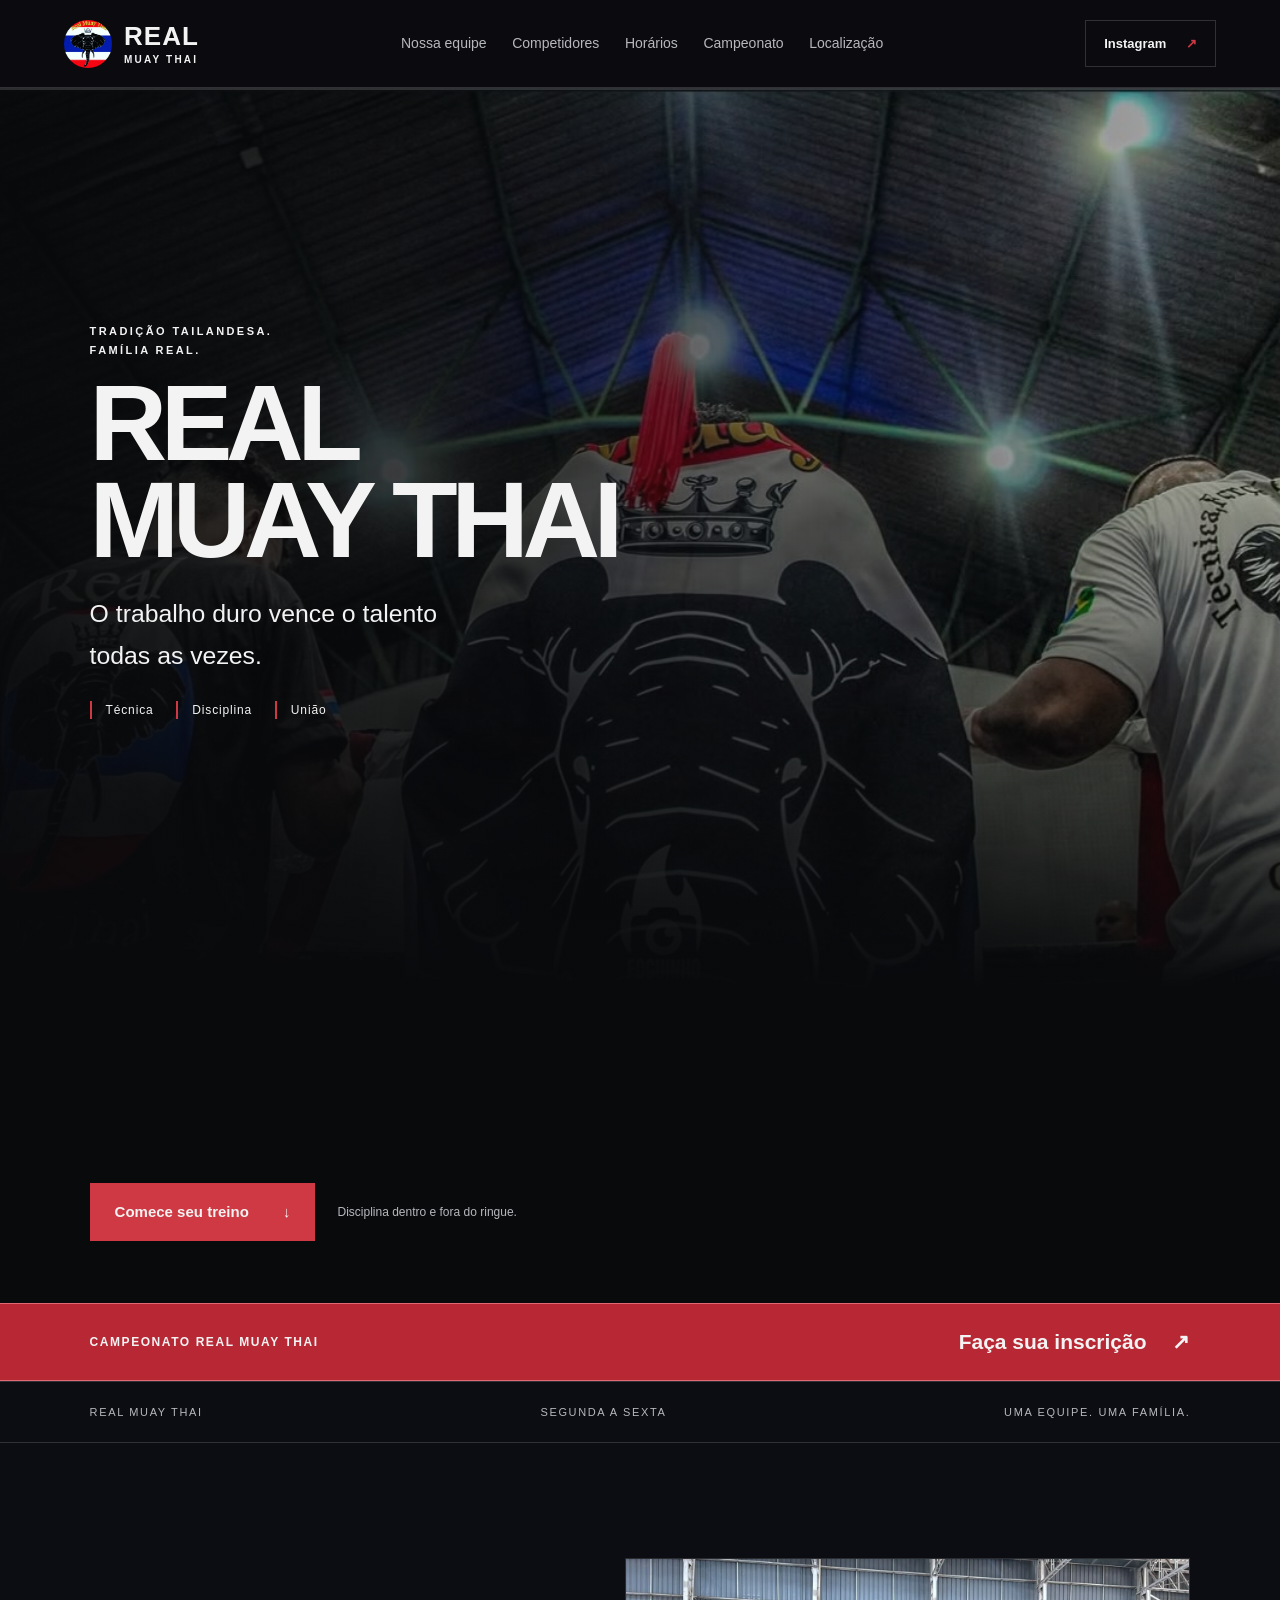
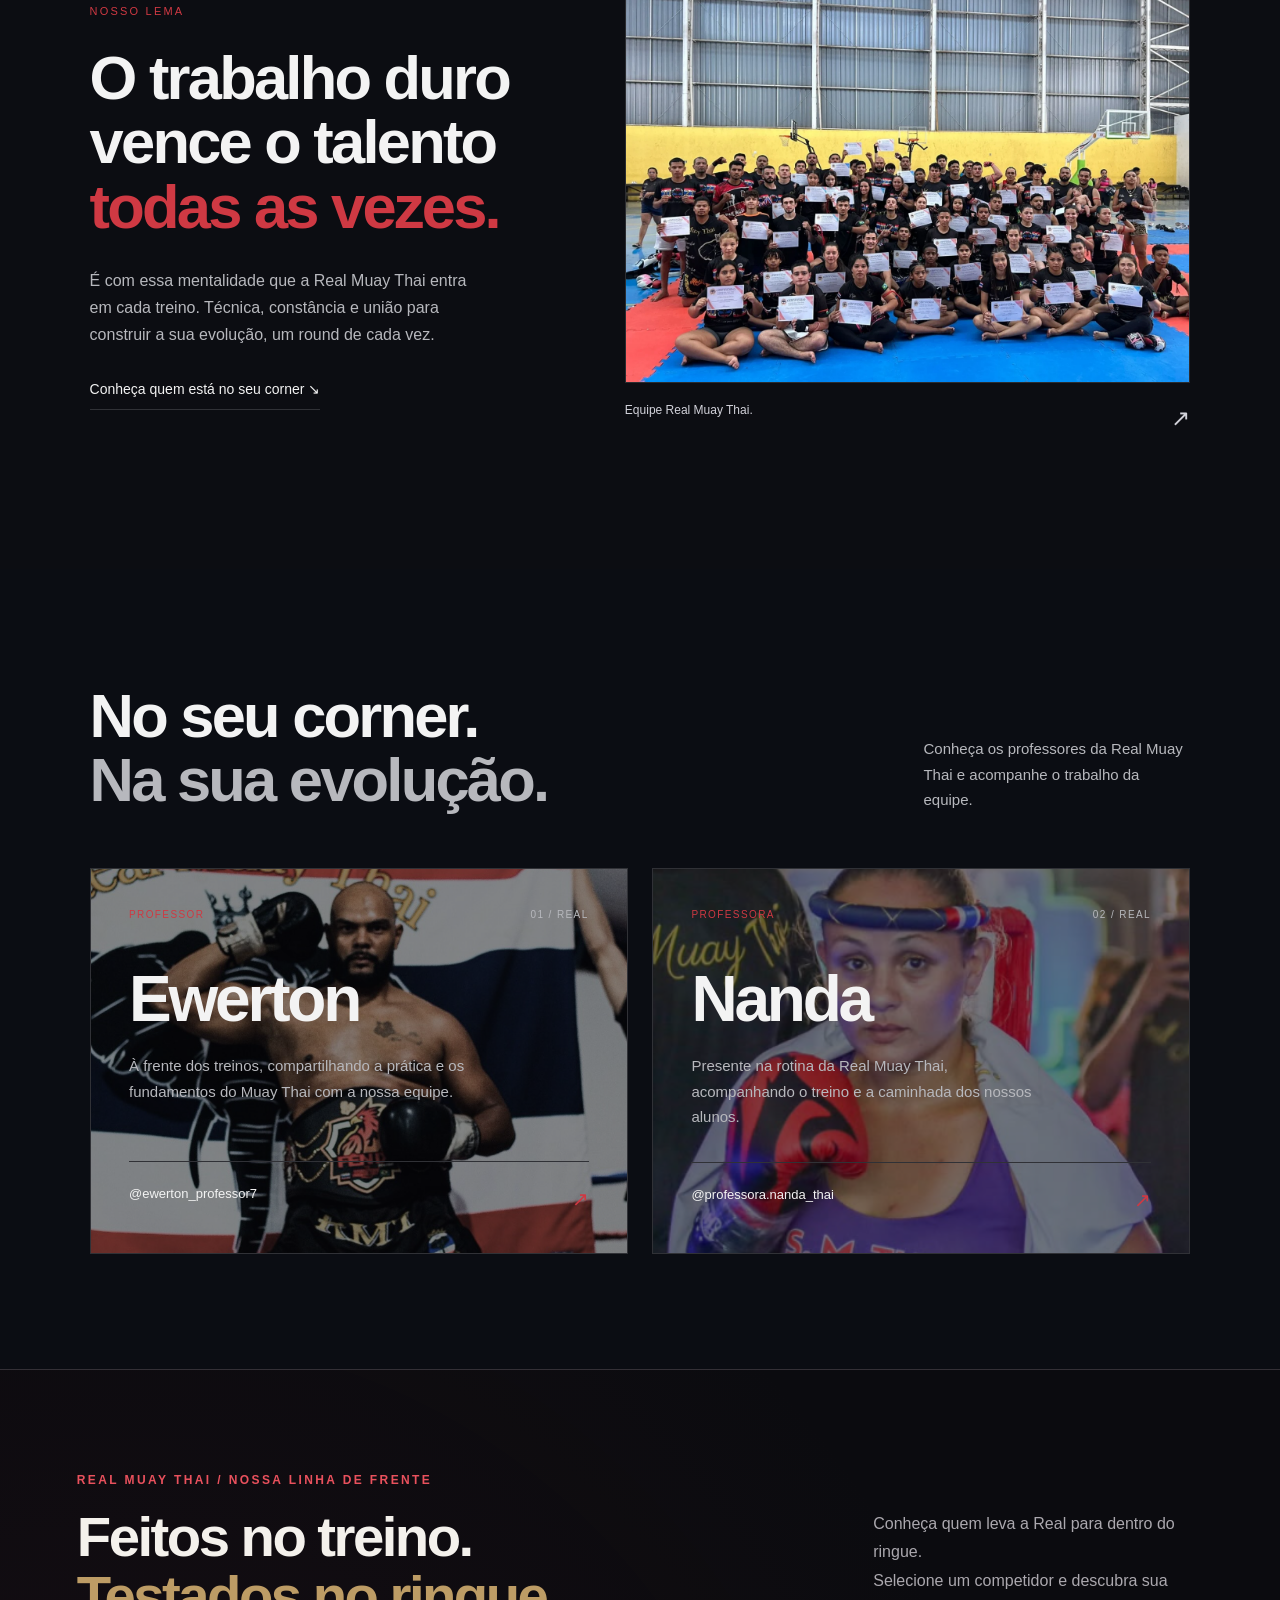
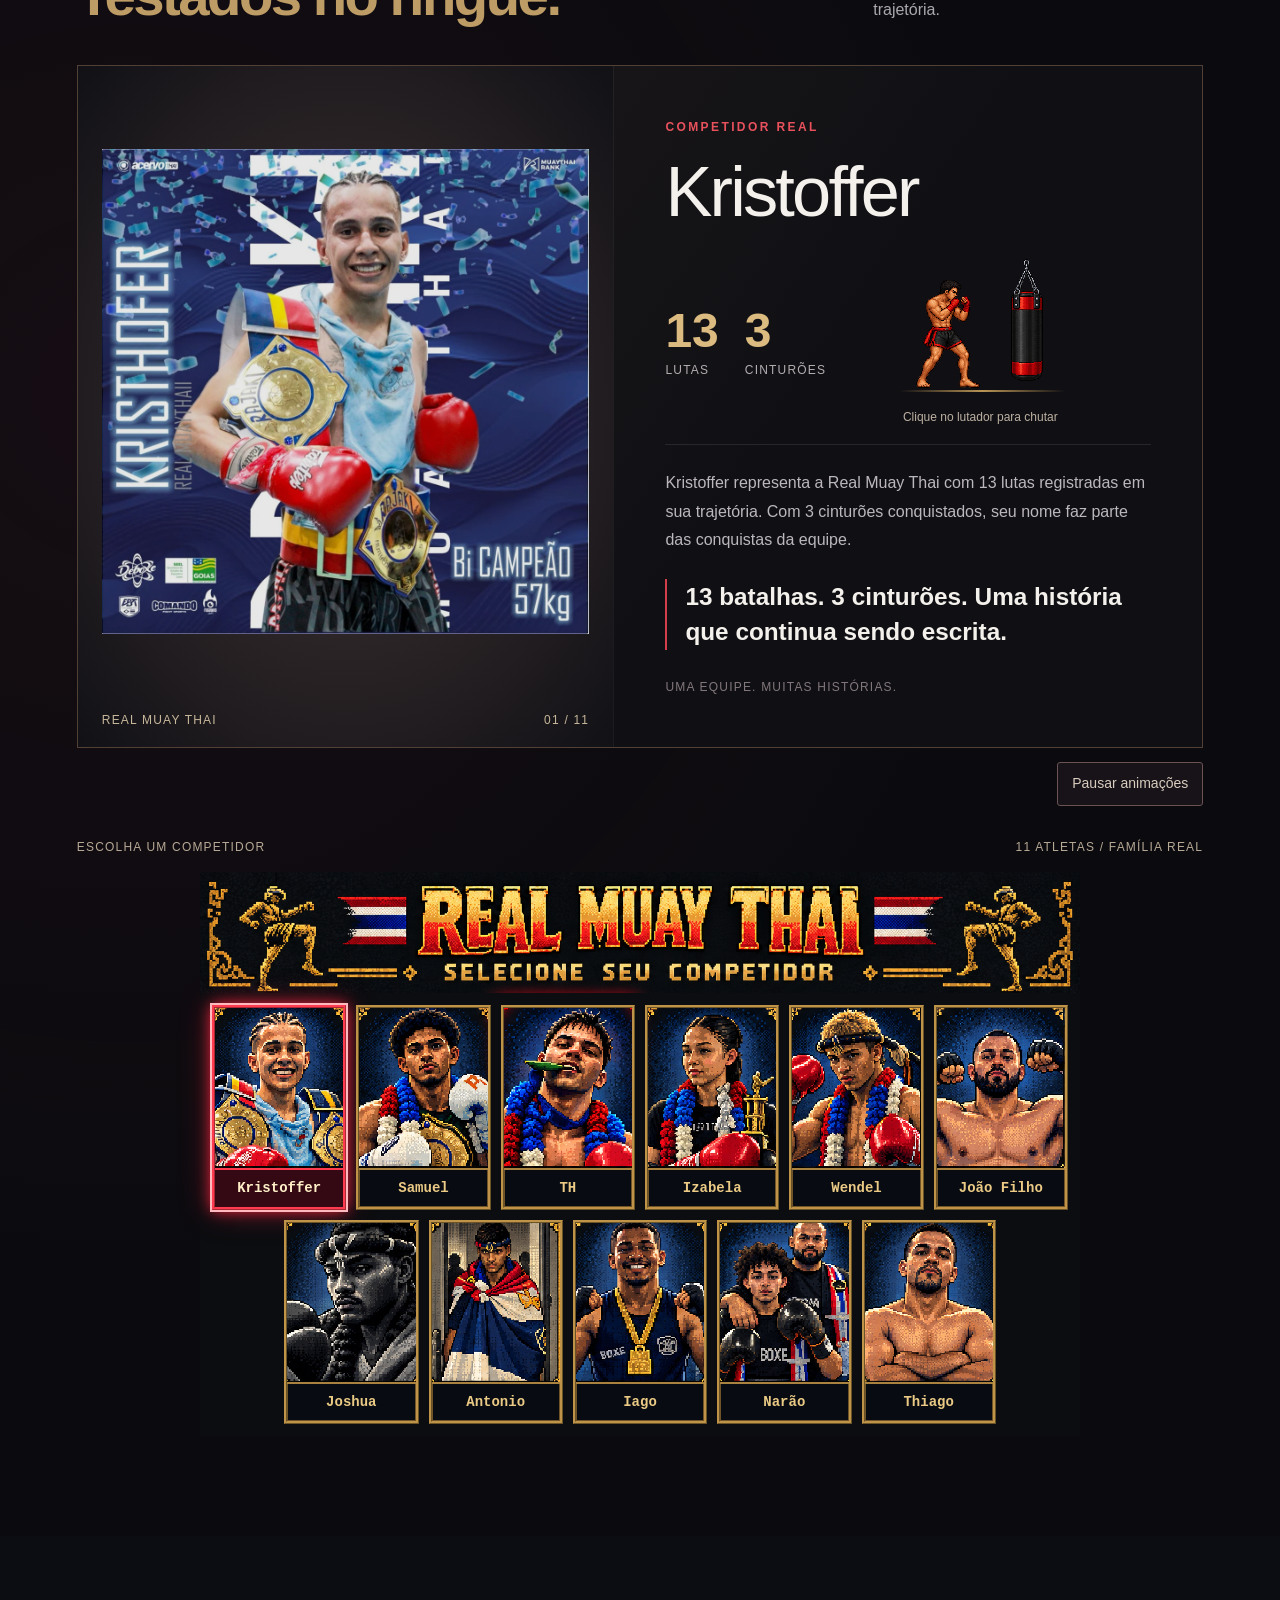
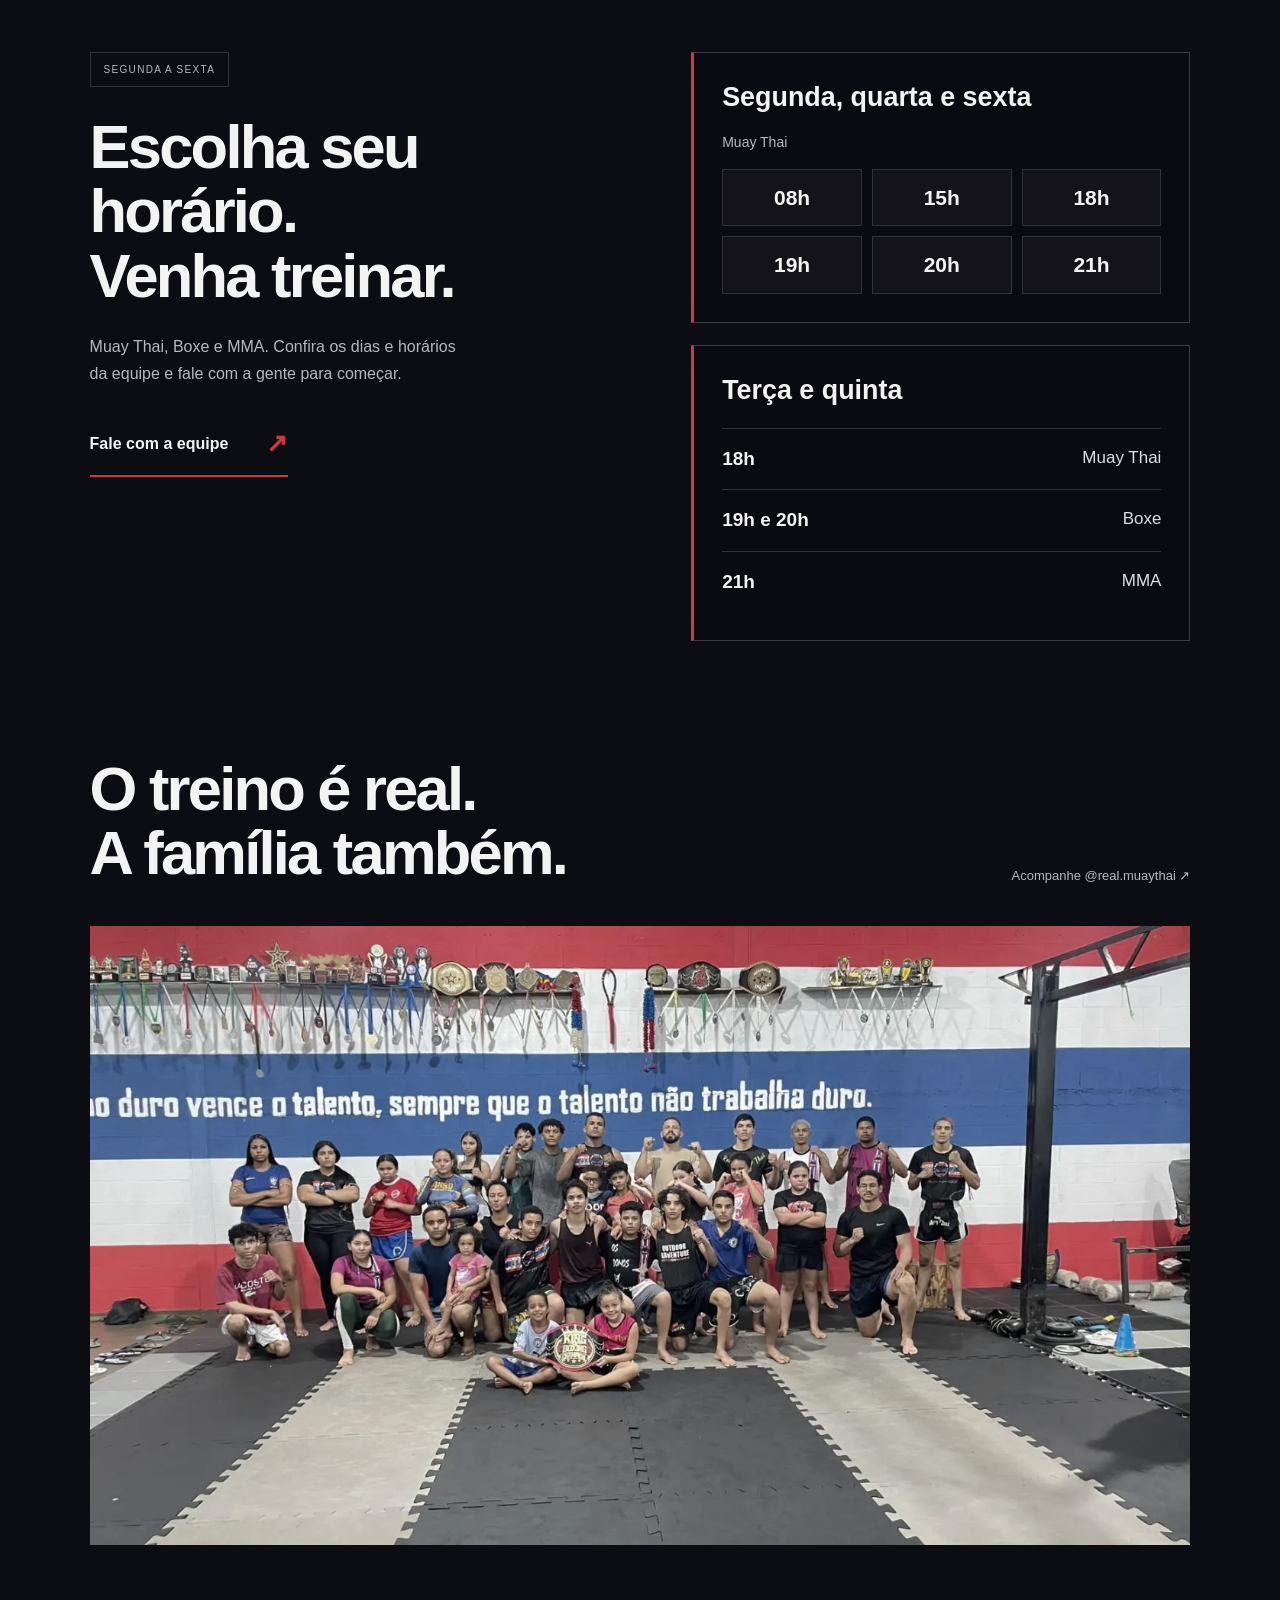
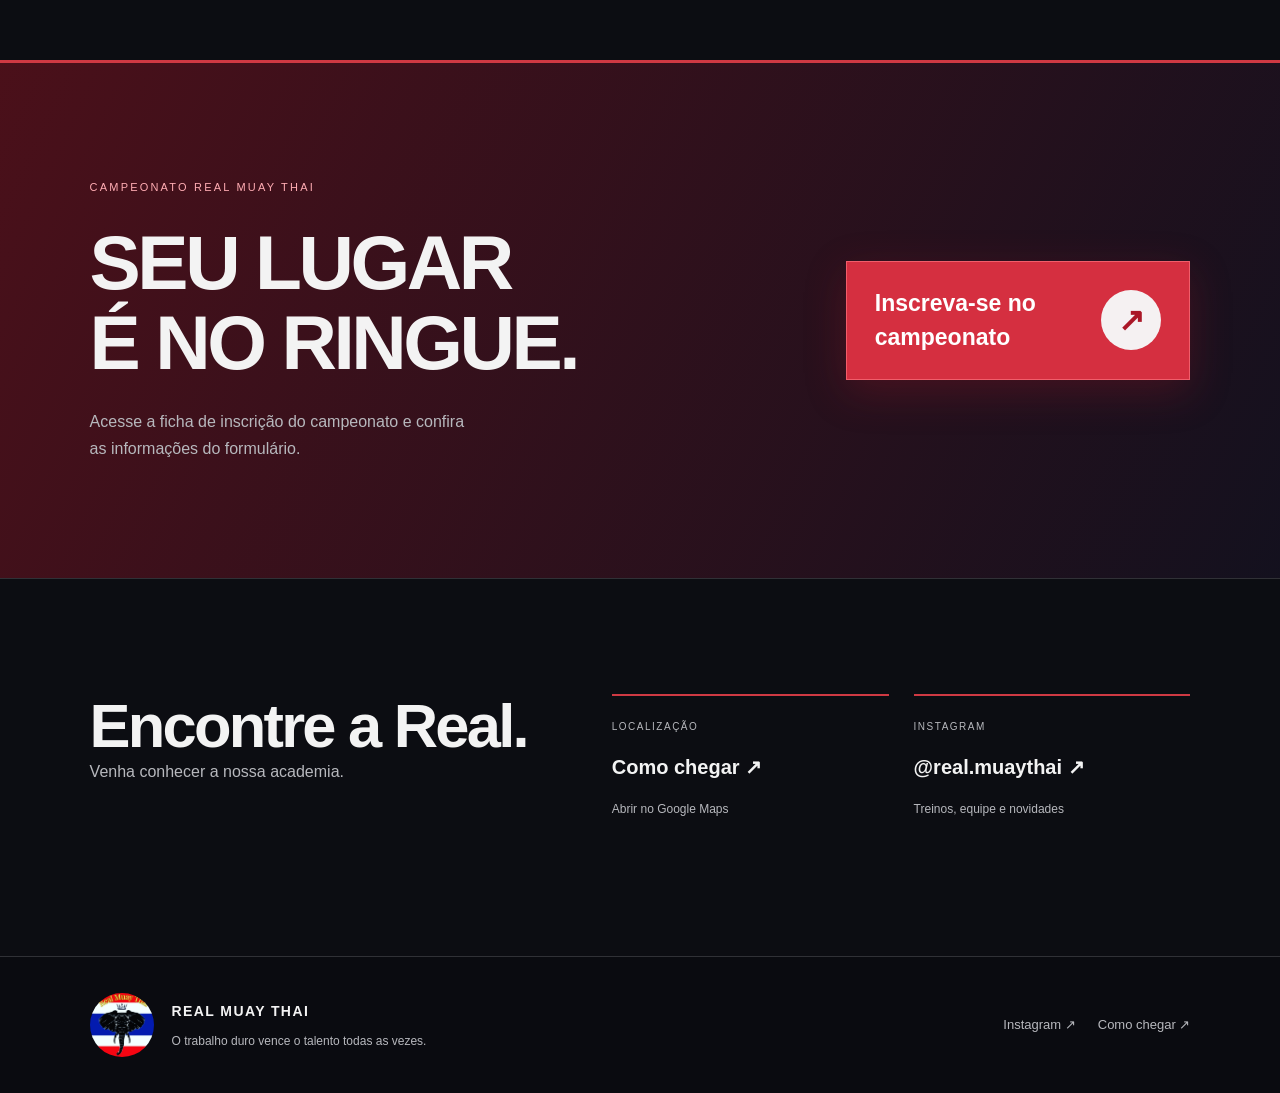
==== index.html @ 6e750b58 "Fix canonical URL, SEO metadata and Google verification" ====
<!DOCTYPE html><html lang="pt-BR" data-theme="default-dark" style="color-scheme:dark"><head><meta charSet="utf-8"/><meta name="viewport" content="width=device-width, initial-scale=1"/><link rel="preload" as="image" href="/assets/real/logo.jpg"/><link rel="stylesheet" href="/assets/styles-CW3db4zx.css" data-precedence="default"/><link rel="stylesheet" href="/assets/routes-CNXtvISG.css" data-precedence="default"/><title>Real Muay Thai - GO | Treinos de Muay Thai, Boxe e MMA</title><meta name="description" content="Conheça a Real Muay Thai em Goiás: treinos de Muay Thai, Boxe e MMA com Ewerton e Nanda. Confira horários, competidores e como chegar à academia."/><meta name="author" content="Real Muay Thai"/><meta property="og:title" content="Real Muay Thai - GO | Treinos de Muay Thai, Boxe e MMA"/><meta property="og:description" content="Conheça a Real Muay Thai em Goiás: treinos de Muay Thai, Boxe e MMA com Ewerton e Nanda. Confira horários, competidores e como chegar à academia."/><meta property="og:type" content="website"/><meta name="twitter:card" content="summary_large_image"/><meta name="theme-color" content="#090a0c"/><meta property="og:image" content="https://realmuaythai.github.io/assets/real/hero-final.jpg"/><meta name="twitter:image" content="https://realmuaythai.github.io/assets/real/hero-final.jpg"/><link rel="canonical" href="https://realmuaythai.github.io/"/><link rel="apple-touch-icon" href="/assets/real/apple-touch-icon.png"/><link rel="manifest" href="/site.webmanifest"/><link rel="icon" href="/assets/real/favicon.ico"/><link rel="stylesheet" href="/assets/competidores-v3.css"/><link rel="stylesheet" href="/assets/competidores-v7.css"/><meta name="robots" content="index, follow, max-image-preview:large"/>
<meta name="google-site-verification" content="vqZ48D3M3UneIHcjoUYlQ-W9NPiIyU4v1lCqBLqDey8"/>
<meta property="og:url" content="https://realmuaythai.github.io/"/>
<meta property="og:site_name" content="Real Muay Thai"/>
<meta property="og:locale" content="pt_BR"/>
<meta property="og:image:alt" content="Real Muay Thai"/>
<meta name="twitter:title" content="Real Muay Thai - GO | Treinos de Muay Thai, Boxe e MMA"/>
<meta name="twitter:description" content="Treinos de Muay Thai, Boxe e MMA com Ewerton e Nanda. Confira horários, competidores e como chegar à Real Muay Thai."/>
<script type="application/ld+json">{"@context":"https://schema.org","@type":"SportsOrganization","@id":"https://realmuaythai.github.io/#organization","name":"Real Muay Thai","url":"https://realmuaythai.github.io/","logo":"https://realmuaythai.github.io/assets/real/logo.jpg","image":"https://realmuaythai.github.io/assets/real/hero-final.jpg","sport":["Muay Thai","Boxe","MMA"],"sameAs":["https://www.instagram.com/real.muaythai/"]}</script></head><body class="bg-q-background-primary text-q-text-primary"><!--$--><main class="real-site"><a class="skip-link" href="#equipe">Pular para o conteúdo</a><nav class="real-nav" aria-label="Navegação principal"><a href="#inicio" class="real-wordmark"><img src="/assets/real/logo.jpg" alt="" width="48" height="48"/><span>REAL<small>MUAY THAI</small></span></a><div class="real-nav-links"><a href="#equipe">Nossa equipe</a><a href="#competidores">Competidores</a><a href="#treinos">Horários</a><a href="#campeonato">Campeonato</a><a href="#contato">Localização</a></div><a class="nav-register" href="https://www.instagram.com/real.muaythai/" target="_blank" rel="noopener noreferrer">Instagram <span aria-hidden="true"> ↗</span></a></nav><section id="inicio" class="real-journey" aria-label="Real Muay Thai"><section class="scroll-scrub" style="--ss-accent:#cf3943;--ss-bg:#090a0c;--ss-ink:#f3f3f3;--ss-muted:#d8d9d2"><div class="scroll-scrub__stage"><div aria-hidden="true" class="scroll-scrub__media"><figure class="scroll-scrub__layer scroll-scrub__layer--scene" data-scroll-scrub-layer="" style="--ss-mobile-position:50% 50%;--ss-object-position:50% 50%"><picture class="scroll-scrub__picture"><source media="(hover: none) and (pointer: coarse), (max-width: 860px)" srcSet="/assets/real/hero-final.jpg"/><img alt="" class="scroll-scrub__poster" decoding="async" fetchPriority="high" loading="eager" src="/assets/real/hero-final.jpg"/></picture></figure></div><div aria-hidden="true" class="scroll-scrub__progress"><span></span></div><nav aria-label="Scroll chapters" class="scroll-scrub__route"><button aria-current="step" class="scroll-scrub__route-button" type="button"><span>Início</span></button></nav></div><div class="scroll-scrub__story"><article class="scroll-scrub__chapter" data-align="left" data-scroll-scrub-band="" id="real-muay-thai" style="min-height:135dvh"><div class="scroll-scrub__chapter-pin"><div class="scroll-scrub__copy"><p class="scroll-scrub__kicker">Tradição tailandesa. Família Real.</p><h1 class="scroll-scrub__title">Real Muay Thai</h1><p class="scroll-scrub__body">O trabalho duro vence o talento todas as vezes.</p><ul class="scroll-scrub__tags"><li>Técnica</li><li>Disciplina</li><li>União</li></ul></div></div></article></div></section><div class="journey-cta"><a class="hero-register" href="#treinos">Comece seu treino <span aria-hidden="true">↓</span></a><span>Disciplina dentro e fora do ringue.</span></div></section><a class="championship-banner" href="https://docs.google.com/forms/d/e/1FAIpQLSdCJNuKHxTYtqW0fWoz6Tfug3bvep1CGuL5wG03dS7vSq0MAg/viewform?pli=1" target="_blank" rel="noopener noreferrer"><span>CAMPEONATO REAL MUAY THAI</span><strong>Faça sua inscrição <span aria-hidden="true"> ↗</span></strong></a><div class="identity-strip"><span>REAL MUAY THAI</span><span>SEGUNDA A SEXTA</span><span>UMA EQUIPE. UMA FAMÍLIA.</span></div><section class="school-section" aria-labelledby="escola-title"><div class="school-copy"><p class="section-kicker">Nosso lema</p><h2 id="escola-title">O trabalho duro<br/>vence o talento<br/><em>todas as vezes.</em></h2><p>É com essa mentalidade que a Real Muay Thai entra em cada treino. Técnica, constância e união para construir a sua evolução, um round de cada vez.</p><a class="team-link" href="#equipe">Conheça quem está no seu corner ↘</a></div><figure class="family-photo"><img src="/assets/real/graduacao.webp" width="1440" height="1080" alt="Equipe Real Muay Thai reunida com os certificados na graduação de 30 de novembro de 2025" loading="lazy"/><figcaption><span>Equipe Real Muay Thai.</span><a href="https://www.instagram.com/p/DRuPqGUgF0c/" target="_blank" rel="noopener noreferrer" aria-label="Ver foto da equipe no Instagram"> ↗</a></figcaption></figure></section><section id="equipe" class="team-section" aria-labelledby="team-title"><header><h2 id="team-title">No seu corner.<br/><span>Na sua evolução.</span></h2><p>Conheça os professores da Real Muay Thai e acompanhe o trabalho da equipe.</p></header><div class="team-grid"><article class="coach"><div class="coach-top"><span>PROFESSOR</span><span aria-hidden="true">01 / REAL</span></div><h3>Ewerton</h3><p>À frente dos treinos, compartilhando a prática e os fundamentos do Muay Thai com a nossa equipe.</p><a href="https://www.instagram.com/ewerton_professor7/" target="_blank" rel="noopener noreferrer">@ewerton_professor7 <span aria-hidden="true"> ↗</span></a></article><article class="coach"><div class="coach-top"><span>PROFESSORA</span><span aria-hidden="true">02 / REAL</span></div><h3>Nanda</h3><p>Presente na rotina da Real Muay Thai, acompanhando o treino e a caminhada dos nossos alunos.</p><a href="https://www.instagram.com/professora.nanda_thai/" target="_blank" rel="noopener noreferrer">@professora.nanda_thai <span aria-hidden="true"> ↗</span></a></article></div></section><section id="competidores" class="fighters" aria-labelledby="fighters-title">
<header class="fighters-heading"><div><p class="fighters-eyebrow">REAL MUAY THAI / NOSSA LINHA DE FRENTE</p><h2 id="fighters-title">Feitos no treino.<br><em>Testados no ringue.</em></h2></div><p>Conheça quem leva a Real para dentro do ringue.<br>Selecione um competidor e descubra sua trajetória.</p></header>
<div class="fighter-stage"><figure class="fighter-portrait"><img id="fighter-photo" src="/assets/competidores/01.webp" alt="Kristoffer" loading="lazy"/><figcaption>REAL MUAY THAI <span id="fighter-index">01 / 11</span></figcaption></figure>
<div class="fighter-info" aria-live="polite" aria-atomic="true"><p class="fighters-eyebrow">COMPETIDOR REAL</p><h3 id="fighter-name">Kristoffer</h3><div class="fighter-performance"><div class="fighter-stats"><div><strong id="fighter-fights">13</strong><span id="fighter-fights-label">LUTAS</span></div><div id="fighter-belts-stat"><strong id="fighter-belts">3</strong><span id="fighter-belts-label">CINTURÕES</span></div></div><div class="fighter-training"><div class="fighter-arena" data-action="punch"><button type="button" class="fighter-training-button" aria-label="Lutador: clique para chutar" aria-describedby="fighter-training-hint"><span class="training-fighter" aria-hidden="true"></span></button><span class="training-bag" aria-hidden="true"></span></div><p class="fighter-training-hint" id="fighter-training-hint">Clique no lutador para chutar</p></div></div><p id="fighter-description">Kristoffer representa a Real Muay Thai com 13 lutas registradas em sua trajetória. Com 3 cinturões conquistados, seu nome faz parte das conquistas da equipe.</p><blockquote id="fighter-quote">13 batalhas. 3 cinturões. Uma história que continua sendo escrita.</blockquote><span class="fighter-team">UMA EQUIPE. MUITAS HISTÓRIAS.</span></div></div>
<div class="fighter-motion-controls"><button type="button" class="fighter-motion-toggle" aria-pressed="false">Pausar animações</button></div><div class="fighter-roster-heading"><span>ESCOLHA UM COMPETIDOR</span><span>11 ATLETAS / FAMÍLIA REAL</span></div><div class="arcade-title" role="img" aria-label="Real Muay Thai — selecione seu competidor"></div><div class="fighter-roster" role="group" aria-label="Selecionar competidor"><button type="button" class="fighter-choice" aria-pressed="true" data-fighter="0" aria-label="Selecionar Kristoffer"><span class="arcade-avatar" aria-hidden="true" style="background-size:698.18182% 377.85978%;background-position:1.97568% 30.94290%"></span><span>Kristoffer</span></button><button type="button" class="fighter-choice" aria-pressed="false" data-fighter="1" aria-label="Selecionar Samuel"><span class="arcade-avatar" aria-hidden="true" style="background-size:698.18182% 377.85978%;background-position:21.04863% 30.94290%"></span><span>Samuel</span></button><button type="button" class="fighter-choice" aria-pressed="false" data-fighter="2" aria-label="Selecionar TH"><span class="arcade-avatar" aria-hidden="true" style="background-size:745.63107% 393.84615%;background-position:40.30075% 31.93717%"></span><span>TH</span></button><button type="button" class="fighter-choice" aria-pressed="false" data-fighter="3" aria-label="Selecionar Izabela"><span class="arcade-avatar" aria-hidden="true" style="background-size:698.18182% 377.85978%;background-position:59.72644% 30.94290%"></span><span>Izabela</span></button><button type="button" class="fighter-choice" aria-pressed="false" data-fighter="4" aria-label="Selecionar Wendel"><span class="arcade-avatar" aria-hidden="true" style="background-size:698.18182% 377.85978%;background-position:78.87538% 30.94290%"></span><span>Wendel</span></button><button type="button" class="fighter-choice" aria-pressed="false" data-fighter="5" aria-label="Selecionar João Filho"><span class="arcade-avatar" aria-hidden="true" style="background-size:698.18182% 377.85978%;background-position:98.32827% 30.94290%"></span><span>João Filho</span></button><button type="button" class="fighter-choice" aria-pressed="false" data-fighter="6" aria-label="Selecionar Joshua"><span class="arcade-avatar" aria-hidden="true" style="background-size:695.02262% 373.72263%;background-position:12.09125% 78.66667%"></span><span>Joshua</span></button><button type="button" class="fighter-choice" aria-pressed="false" data-fighter="7" aria-label="Selecionar Antonio"><span class="arcade-avatar" aria-hidden="true" style="background-size:695.02262% 373.72263%;background-position:31.48289% 78.66667%"></span><span>Antonio</span></button><button type="button" class="fighter-choice" aria-pressed="false" data-fighter="8" aria-label="Selecionar Iago"><span class="arcade-avatar" aria-hidden="true" style="background-size:727.96209% 373.72263%;background-position:50.18868% 78.66667%"></span><span>Iago</span></button><button type="button" class="fighter-choice" aria-pressed="false" data-fighter="9" aria-label="Selecionar Narão"><span class="arcade-avatar" aria-hidden="true" style="background-size:721.12676% 373.72263%;background-position:68.63190% 78.66667%"></span><span>Narão</span></button><button type="button" class="fighter-choice" aria-pressed="false" data-fighter="10" aria-label="Selecionar Thiago"><span class="arcade-avatar" aria-hidden="true" style="background-size:691.89189% 373.72263%;background-position:87.97565% 78.66667%"></span><span>Thiago</span></button></div><noscript>Ative o JavaScript para alternar entre os perfis dos competidores.</noscript></section><section id="treinos" class="training-section" aria-labelledby="training-title"><div><span class="schedule">SEGUNDA A SEXTA</span><h2 id="training-title">Escolha seu horário.<br/>Venha treinar.</h2><p>Muay Thai, Boxe e MMA. Confira os dias e horários da equipe e fale com a gente para começar.</p><a class="training-contact" href="https://www.instagram.com/real.muaythai/" target="_blank" rel="noopener noreferrer">Fale com a equipe <span aria-hidden="true"> ↗</span></a></div><div class="timetable"><article class="schedule-card"><h3>Segunda, quarta e sexta</h3><p class="schedule-modality">Muay Thai</p><div class="time-chips" aria-label="Horários de Muay Thai na segunda, quarta e sexta"><span>08h</span><span>15h</span><span>18h</span><span>19h</span><span>20h</span><span>21h</span></div></article><article class="schedule-card"><h3>Terça e quinta</h3><dl class="schedule-rows"><div><dt>18h</dt><dd>Muay Thai</dd></div><div><dt>19h e 20h</dt><dd>Boxe</dd></div><div><dt>21h</dt><dd>MMA</dd></div></dl></article></div></section><section class="community-section" aria-labelledby="community-title"><div class="community-heading"><h2 id="community-title">O treino é real.<br/>A família também.</h2><a href="https://www.instagram.com/real.muaythai/" target="_blank" rel="noopener noreferrer">Acompanhe @real.muaythai  ↗</a></div><a class="training-photo" href="https://www.instagram.com/real.muaythai/p/DdSl0HAnJc1/" target="_blank" rel="noopener noreferrer"><img src="/assets/real/training.jpg" width="1440" height="810" alt="Equipe Real Muay Thai reunida na academia" loading="lazy"/></a></section><section id="campeonato" class="championship-section" aria-labelledby="championship-title"><div><p class="section-kicker">Campeonato Real Muay Thai</p><h2 id="championship-title">Seu lugar<br/>é no ringue.</h2><p>Acesse a ficha de inscrição do campeonato e confira as informações do formulário.</p></div><a class="championship-register" href="https://docs.google.com/forms/d/e/1FAIpQLSdCJNuKHxTYtqW0fWoz6Tfug3bvep1CGuL5wG03dS7vSq0MAg/viewform?pli=1" target="_blank" rel="noopener noreferrer"><span>Inscreva-se no campeonato</span><span aria-hidden="true"> ↗</span></a></section><section id="contato" class="contact-section" aria-labelledby="contact-title"><div><h2 id="contact-title">Encontre a Real.</h2><p>Venha conhecer a nossa academia.</p></div><div class="contact-links"><a href="https://maps.app.goo.gl/8tR5z6i1eGDaxAyk9" target="_blank" rel="noopener noreferrer"><span>LOCALIZAÇÃO</span><strong>Como chegar  ↗</strong><small>Abrir no Google Maps</small></a><a href="https://www.instagram.com/real.muaythai/" target="_blank" rel="noopener noreferrer"><span>INSTAGRAM</span><strong>@real.muaythai  ↗</strong><small>Treinos, equipe e novidades</small></a></div></section><footer><div class="footer-brand"><img src="/assets/real/logo.jpg" alt="Logo oficial Real Muay Thai com elefante coroado" width="64" height="64"/><div><strong>REAL MUAY THAI</strong><p>O trabalho duro vence o talento todas as vezes.</p></div></div><div class="footer-links"><a href="https://www.instagram.com/real.muaythai/" target="_blank" rel="noopener noreferrer">Instagram  ↗</a><a href="https://maps.app.goo.gl/8tR5z6i1eGDaxAyk9" target="_blank" rel="noopener noreferrer">Como chegar  ↗</a></div></footer></main><!--/$--><link rel="stylesheet" href="https://fonts.googleapis.com/css2?family=Space+Grotesk:wght@700&display=swap"><script src="/assets/competidores-v7.js" defer></script></body></html>
---- assets/routes-CNXtvISG.css ----
.scroll-scrub{--ss-progress:0;isolation:isolate;color:var(--ss-ink);background:var(--ss-bg);position:relative}.scroll-scrub__stage{z-index:0;background:var(--ss-bg);width:100%;height:100dvh;position:sticky;top:0;overflow:hidden}.scroll-scrub__media,.scroll-scrub__layer,.scroll-scrub__picture,.scroll-scrub__poster,.scroll-scrub__video{width:100%;height:100%;position:absolute;inset:0}.scroll-scrub__media{z-index:0}.scroll-scrub__layer{opacity:0;will-change:opacity;margin:0;overflow:hidden}.scroll-scrub__layer:first-child{opacity:1}.scroll-scrub__poster,.scroll-scrub__video{object-fit:cover;object-position:var(--ss-object-position);display:block}.scroll-scrub__poster{z-index:0}.scroll-scrub__video{z-index:1}.scroll-scrub__layer[data-video-painted=true] .scroll-scrub__poster{visibility:hidden}.scroll-scrub__progress{z-index:5;background:color-mix(in srgb, var(--ss-ink) 14%, transparent);pointer-events:none;height:2px;position:absolute;top:0;left:0;right:0}.scroll-scrub__progress span{background:var(--ss-accent);width:100%;height:100%;transform:scaleX(var(--ss-progress));transform-origin:0;display:block}.scroll-scrub__route{z-index:6;pointer-events:auto;justify-content:flex-end;gap:.25rem;display:flex;position:absolute;top:clamp(1rem,3vw,2rem);left:clamp(1rem,4vw,4rem);right:clamp(1rem,4vw,4rem)}.scroll-scrub__route-button{min-height:2.75rem;color:var(--ss-muted);font:inherit;cursor:pointer;background:0 0;border:0;padding:.65rem .9rem}.scroll-scrub__route-button:hover,.scroll-scrub__route-button[aria-current=step]{color:var(--ss-ink)}.scroll-scrub__route-button[aria-current=step]{text-decoration:underline;-webkit-text-decoration-color:var(--ss-accent);text-decoration-color:var(--ss-accent);text-underline-offset:.3em;text-decoration-thickness:.15em}.scroll-scrub__route-button:focus-visible{outline:2px solid var(--ss-accent);outline-offset:3px}.scroll-scrub__story{z-index:3;pointer-events:none;margin-top:-100dvh;position:relative}.scroll-scrub__chapter,.scroll-scrub__connector-band{position:relative}.scroll-scrub__chapter-pin{pointer-events:none;align-items:center;min-height:100dvh;padding:clamp(5rem,9vw,8rem) clamp(1.25rem,6vw,6rem);display:flex;position:sticky;top:0}.scroll-scrub__chapter[data-align=right] .scroll-scrub__chapter-pin{justify-content:flex-end}.scroll-scrub__copy{pointer-events:auto;width:min(40rem,48vw);position:relative}.scroll-scrub__copy:before{z-index:-1;content:"";background:radial-gradient(ellipse at center, color-mix(in srgb, var(--ss-bg) 88%, transparent) 0%, color-mix(in srgb, var(--ss-bg) 58%, transparent) 52%, transparent 76%);pointer-events:none;position:absolute;inset:-3rem -5rem}.scroll-scrub__kicker{max-width:30ch;color:var(--ss-accent);letter-spacing:.12em;text-transform:uppercase;margin:0 0 1rem;font-size:.8rem;font-weight:700}.scroll-scrub__title{max-width:13ch;color:var(--ss-ink);font:inherit;letter-spacing:-.045em;text-wrap:balance;margin:0;font-size:clamp(2.75rem,6vw,6.75rem);font-weight:700;line-height:.94}.scroll-scrub__body{max-width:42ch;color:var(--ss-muted);margin:1.5rem 0 0;font-size:clamp(1rem,1.35vw,1.2rem);line-height:1.55}.scroll-scrub__tags{flex-wrap:wrap;gap:.55rem;margin:1.5rem 0 0;padding:0;list-style:none;display:flex}.scroll-scrub__tags li{border:1px solid color-mix(in srgb, var(--ss-ink) 20%, transparent);color:var(--ss-ink);padding:.45rem .7rem;font-size:.82rem}.scroll-scrub__actions{flex-wrap:wrap;gap:.75rem;margin-top:2rem;display:flex}@media (width<=860px){.scroll-scrub__poster,.scroll-scrub__video{object-position:var(--ss-mobile-position)}.scroll-scrub__route{right:max(.75rem, env(safe-area-inset-right));left:max(.75rem, env(safe-area-inset-left));overscroll-behavior-x:contain;scrollbar-width:thin;justify-content:flex-start;overflow-x:auto}.scroll-scrub__route-button{flex:none}.scroll-scrub__chapter-pin,.scroll-scrub__chapter[data-align=right] .scroll-scrub__chapter-pin{padding:6.5rem max(1.25rem, env(safe-area-inset-right)) calc(4rem + env(safe-area-inset-bottom)) max(1.25rem, env(safe-area-inset-left));justify-content:flex-start;align-items:flex-end}.scroll-scrub__copy{width:min(100%,36rem)}.scroll-scrub__copy:before{background:linear-gradient(to top, var(--ss-bg) 0%, color-mix(in srgb, var(--ss-bg) 82%, transparent) 58%, transparent 100%);inset:-3rem -2rem}.scroll-scrub__title{max-width:14ch;font-size:clamp(2.3rem,11vw,4.5rem)}}@media (prefers-reduced-motion:reduce){.scroll-scrub__chapter{min-height:100dvh!important}.scroll-scrub__connector-band{display:none}.scroll-scrub__progress span{transition:none}}
---- assets/competidores-v3.css ----
.fighters{padding:100px max(24px,6vw);background:radial-gradient(ellipse at 10% 35%,#4a18212b,transparent 55%),#0b0b0f;color:#f4f1ec;scroll-margin-top:90px;border-top:1px solid #343036}.fighters *{box-sizing:border-box}.fighters-heading{display:flex;align-items:end;justify-content:space-between;gap:30px;margin-bottom:40px}.fighters-eyebrow{font-size:11px!important;letter-spacing:.2em;color:#e9515d;text-transform:uppercase;font-weight:700}.fighters h2{font-size:clamp(32px,4.4vw,64px);letter-spacing:-.045em;line-height:1.05;margin:16px 0 0}.fighters h2 em{font-style:normal;color:#bd9c65}.fighters-heading>p{max-width:330px;color:#aba8ae;font-size:14px;line-height:1.8}.fighter-stage{display:grid;grid-template-columns:1fr 1.1fr;border:1px solid #514036;background:linear-gradient(125deg,#201b1b,#101014 60%);min-height:560px;position:relative}.fighter-stage:before{content:'';position:absolute;top:-1px;left:-1px;width:90px;height:3px;background:#e94855}.fighter-portrait{margin:0;position:relative;min-width:0;background:radial-gradient(ellipse,#443635,#111116);display:flex;align-items:center;justify-content:center;padding:24px 24px 54px}.fighter-portrait>img{display:block;width:100%;height:510px;object-fit:contain;filter:brightness(.91);}.fighter-portrait figcaption{position:absolute;bottom:18px;left:24px;right:24px;display:flex;justify-content:space-between;font-size:10px;letter-spacing:.18em;color:#c8b89b}.fighter-info{padding:clamp(24px,4vw,64px);display:flex;flex-direction:column;justify-content:center;border-left:1px solid #ffffff0d}.fighter-info h3{font-size:clamp(40px,5.5vw,80px);line-height:1.05;letter-spacing:-.04em;margin:18px 0 28px;overflow-wrap:anywhere}.fighter-stats{display:flex;gap:40px;padding-bottom:25px;border-bottom:1px solid #ffffff18}.fighter-stats>div{display:flex;flex-direction:column;gap:6px}.fighter-stats>div[hidden]{display:none}.fighter-stats strong{font-size:48px;font-weight:700;line-height:1;color:#dbbb80}.fighter-stats span{font-size:10px;letter-spacing:.19em;color:#b4adb0}.fighter-info>p:not(.fighters-eyebrow){font-size:15px;line-height:1.8;color:#bcb7bc;margin:24px 0}.fighter-info blockquote{margin:0;padding-left:18px;border-left:2px solid #d43e4a;font-size:clamp(18px,1.9vw,26px);line-height:1.45;font-weight:600}.fighter-team{font-size:9px;letter-spacing:.2em;color:#82777b;margin-top:28px}.fighter-roster-heading{display:flex;justify-content:space-between;gap:20px;margin:32px 0 16px;font-size:10px;letter-spacing:.15em;color:#b7a995}.fighter-roster{display:grid;grid-template-columns:repeat(11,minmax(0,1fr));gap:10px}.fighter-choice{padding:0;background:#161419;border:1px solid #484047;cursor:pointer;color:#d4cdd1;position:relative;transition:transform .18s,border-color .18s;font:inherit;min-width:0}.fighter-choice img{width:100%;height:104px;object-fit:cover;object-position:center top;filter:brightness(.65) saturate(.55);display:block}.fighter-choice span{display:block;font-size:11px;padding:10px 2px;text-align:center;white-space:nowrap}.fighter-choice[aria-pressed=true]{border-color:#ed5261;box-shadow:0 0 0 1px #ed5261,0 0 24px #e43d4220}.fighter-choice[aria-pressed=true] img,.fighter-choice:hover img{filter:none}.fighter-choice:hover{transform:translateY(-4px);border-color:#c0a16b}.fighter-choice:focus-visible{outline:3px solid #f1d7a3;outline-offset:4px}.real-nav-links{gap:clamp(12px,2vw,32px)}@media(max-width:1000px){.fighter-roster{grid-template-columns:repeat(6,minmax(0,1fr))}.fighters-heading{display:block}.fighter-portrait>img{height:430px}.fighter-info{padding:28px}}@media(max-width:600px){.fighters{padding:60px 18px}.fighter-stage{grid-template-columns:1fr}.fighter-portrait{padding:16px 16px 45px}.fighter-portrait>img{height:380px}.fighter-info{border-left:0;border-top:1px solid #ffffff14;padding:26px}.fighter-info h3{font-size:44px}.fighter-roster{grid-template-columns:repeat(4,minmax(0,1fr));gap:8px}.fighter-choice img{height:86px}.fighter-choice span{font-size:10px}.fighter-roster-heading{font-size:9px}.fighter-roster-heading span:last-child{display:none}}@media(prefers-reduced-motion:reduce){.fighter-choice{transition:none}}

/* Approved arcade art is displayed as a sprite, without modifying the original. */
.arcade-title{aspect-ratio:1536/211;background:url('/assets/competidores/arcade-v3.png') top center/100% auto no-repeat;margin-top:12px}
.fighter-roster{grid-template-columns:repeat(12,minmax(0,1fr));gap:16px;padding:16px;background:#0b0d10}
.fighter-choice{grid-column:span 2;border:3px ridge #bf9449;background:#080b11;box-shadow:inset 0 0 0 1px #705428}
.fighter-choice:nth-child(7){grid-column:2/span 2}
.fighter-choice .arcade-avatar{display:block;width:100%;aspect-ratio:220/274;padding:0;background-image:url('/assets/competidores/arcade-v3.png');background-repeat:no-repeat;image-rendering:pixelated}
.fighter-choice>span:last-child{font-family:monospace;font-weight:bold;color:#eaca85;font-size:clamp(11px,1.2vw,18px);padding:12px 2px;border-top:2px solid #a9823f}
.fighter-choice[aria-pressed=true]{border-color:#ff3b4f;box-shadow:0 0 0 2px #ffbac0,0 0 14px #ff243d,0 0 30px #e6244266}
.fighter-choice[aria-pressed=true]>span:last-child{border-color:#ff3b4f;color:#fff0c8;background:#340913}
.fighter-choice:hover{border-color:#ff6570;transform:translateY(-3px)}
@media(max-width:600px){.fighter-roster{grid-template-columns:repeat(3,minmax(0,1fr));gap:12px;padding:12px 4px}.fighter-choice,.fighter-choice:nth-child(7){grid-column:auto}.fighter-choice>span:last-child{font-size:11px}.arcade-title{margin-top:18px}}

.arcade-title,.fighter-roster{max-width:880px;margin-left:auto;margin-right:auto}.fighter-roster{gap:10px;padding:12px}.fighter-choice>span:last-child{font-size:12px;padding:8px 2px}@media(max-width:600px){.fighter-roster{gap:8px;padding:10px 2px}.fighter-choice>span:last-child{font-size:10px}}
---- assets/competidores-v7.css ----
.fighter-stage { scroll-margin-top: 100px; overflow: hidden; }
.fighter-portrait > img { min-width: 0; }
.fighter-info { min-width: 0; }
.fighter-performance { display: flex; align-items: center; flex-wrap: wrap; gap: 16px 24px; border-bottom: 1px solid #ffffff18; padding-bottom: 16px; }
.fighter-stats { border: 0; padding: 0; gap: 26px; flex-shrink: 0; }
.fighter-training { flex: 1 0 190px; max-width: 260px; min-width: 0; }
.fighter-arena { position: relative; height: 145px; width: 200px; margin: 0 auto; isolation: isolate; }
.fighter-training-button { appearance: none; position: absolute; left: 20px; bottom: 0; width: 130px; height: 145px; padding: 0; border: 0; background: transparent; color: inherit; cursor: pointer; touch-action: manipulation; -webkit-tap-highlight-color: transparent; z-index: 2; }
.fighter-training-button:focus-visible { outline: 2px solid #dbbb80; outline-offset: 3px; border-radius: 6px; }
.training-fighter, .training-bag { display: block; position: absolute; width: 130px; height: 145px; background-image: url('/assets/competidores/training-sprite.png'); background-size: 434.4px 144.8px; background-repeat: no-repeat; image-rendering: pixelated; pointer-events: none; }
.training-fighter { inset: 0; width: 110px; transform-origin: 48px 80px; background-position: 0 0; animation: training-punch 1.2s steps(1, end) infinite; }
.training-bag { left: 128px; bottom: 0; width: 44px; background-position: -374px 0; transform-origin: 50% 12%; animation: training-bag-swing 1.2s ease-out infinite; }
.fighter-arena::after { content: ''; position: absolute; left: 20px; right: 15px; bottom: 10px; height: 2px; background: linear-gradient(90deg, transparent, #b99454, transparent); z-index: -1; }
.fighter-training-hint { margin: 5px 0 0; font-size: .75rem; line-height: 1.5; text-align: center; color: #bcb0a1; }
@keyframes training-punch { 0%, 42%, 83%, 100% { background-position: 0 0; transform: translateX(0); } 24%, 65% { background-position: -100.6px 0; transform: translateX(8px); } }
@keyframes training-bag-swing { 0%, 23%, 60%, 100% { transform: rotate(0); } 32%, 74% { transform: rotate(-9deg); } 48%, 89% { transform: rotate(3deg); } }
.fighter-arena[data-action='kick'] .training-fighter { width: 130px; background-position: -214px 0; animation: training-kick .62s ease-out both; }
.fighter-arena[data-action='kick'] .training-bag { animation: training-bag-kick .62s ease-out both; }
@keyframes training-kick { 0% { transform: translateX(-4px); } 30%, 55% { transform: translateX(4px); } 100% { transform: translateX(0); } }
@keyframes training-bag-kick { 0%, 20% { transform: rotate(0); } 45% { transform: rotate(-22deg); } 75% { transform: rotate(8deg); } 100% { transform: rotate(0); } }
.motion-paused .fighter-arena[data-action='punch'] .training-fighter,
.motion-paused .fighter-arena[data-action='punch'] .training-bag { animation-play-state: paused; }
.fighter-motion-controls { display: flex; justify-content: flex-end; margin-top: 14px; }
.fighter-motion-toggle { font: inherit; font-size: .875rem; min-height: 44px; padding: 9px 14px; border: 1px solid #695353; border-radius: 3px; background: #171318; color: #d8ccbe; cursor: pointer; }
.fighter-motion-toggle:hover { background: #2c1b21; border-color: #d34b57; }
.fighter-motion-toggle:focus-visible { outline: 3px solid #f1d7a3; outline-offset: 4px; }
.fighter-choice { transition: transform .2s ease, border-color .2s ease, box-shadow .2s ease; }
.fighter-choice .arcade-avatar { transition: filter .2s ease; }
.fighter-choice:hover .arcade-avatar { filter: brightness(1.15); }
.fighters-heading > p, .fighter-info > p:not(.fighters-eyebrow) { font-size: 1rem; }
.fighters-eyebrow { font-size: .75rem !important; line-height: 1.6; }
.fighter-stats span, .fighter-portrait figcaption, .fighter-roster-heading, .fighter-team { font-size: .75rem; line-height: 1.5; letter-spacing: .1em; }
.fighter-choice > span:last-child { font-size: .875rem; white-space: normal; overflow-wrap: anywhere; }
@media (max-width: 600px) {
  .fighter-portrait > img { height: 340px; }
  .fighter-performance { gap: 12px; }
  .fighter-training { flex-basis: 160px; }
  .fighter-choice > span:last-child { font-size: .875rem; }
}
@media (prefers-reduced-motion: reduce) {
  .fighter-choice, .fighter-choice .arcade-avatar { transition: none; }
  .fighter-choice:hover { transform: none; }
  .fighter-arena[data-action='kick'] .training-fighter, .fighter-arena[data-action='kick'] .training-bag { animation: none; }
}
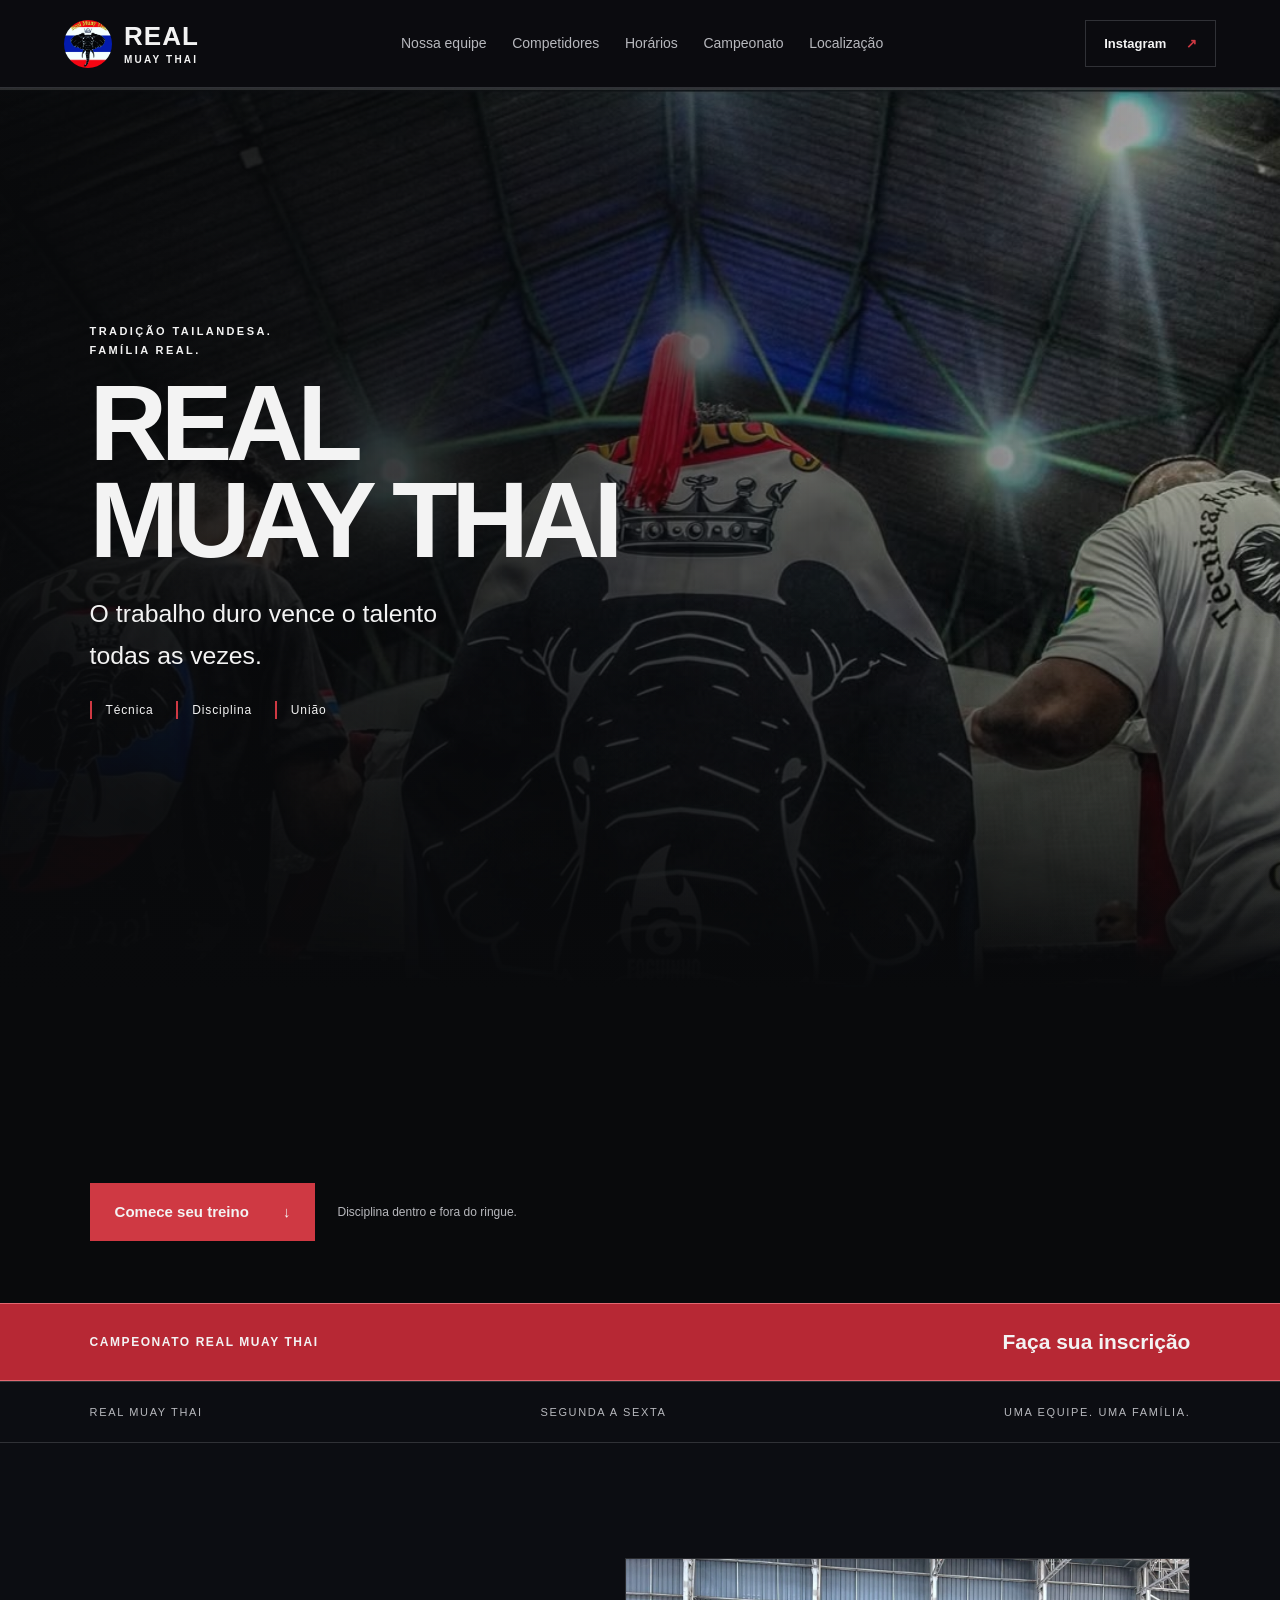
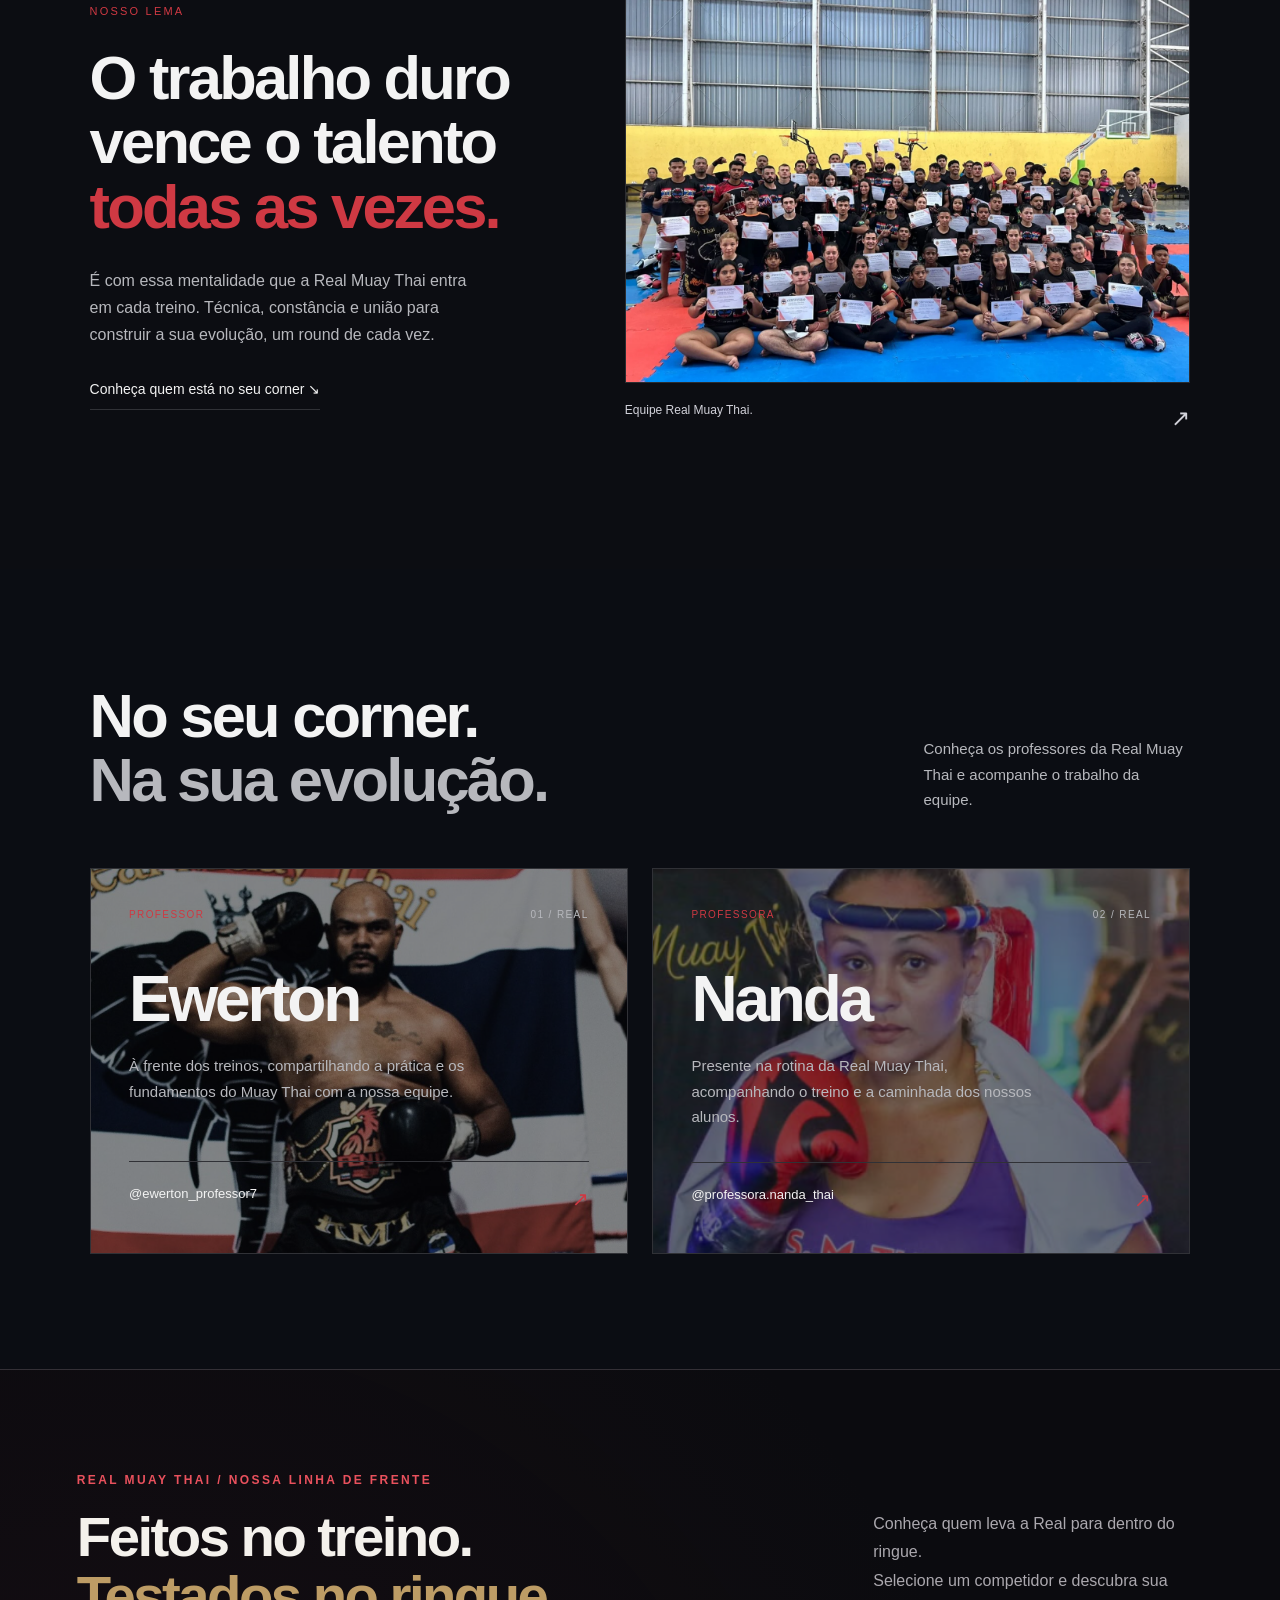
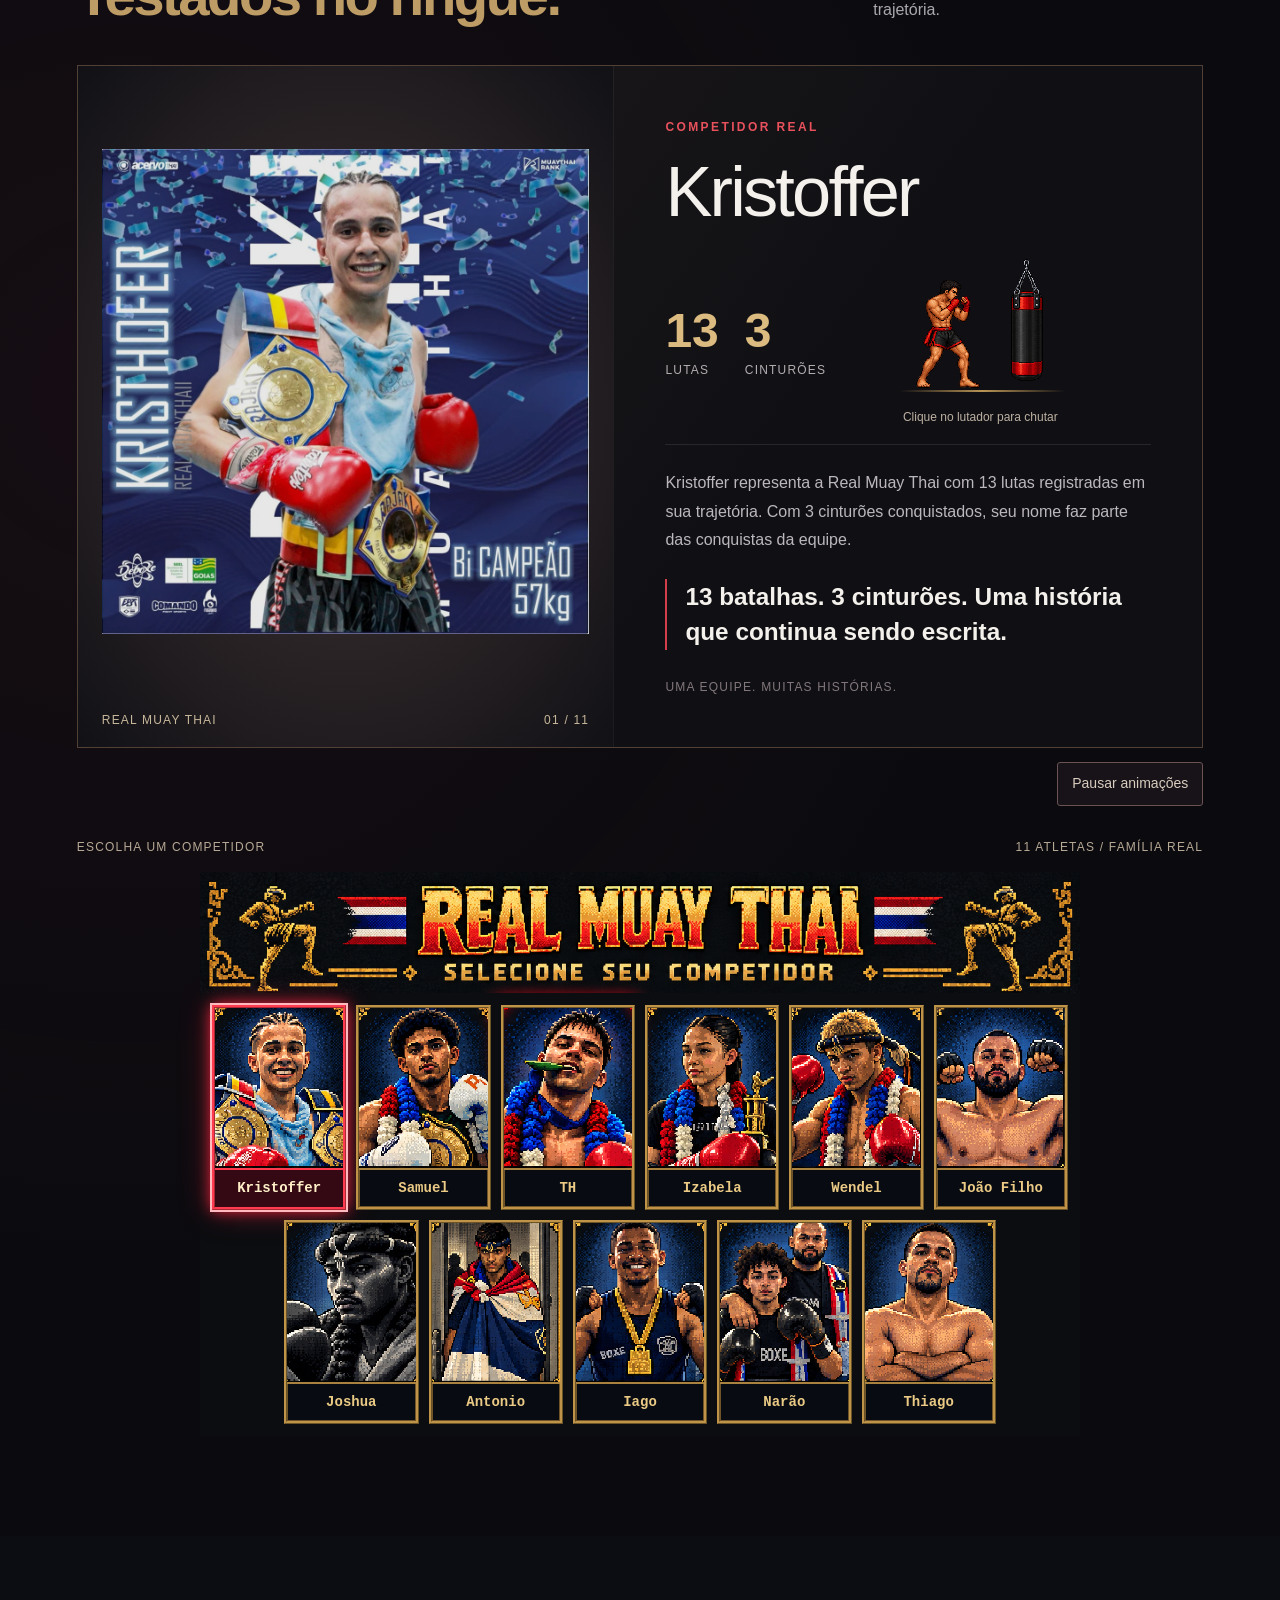
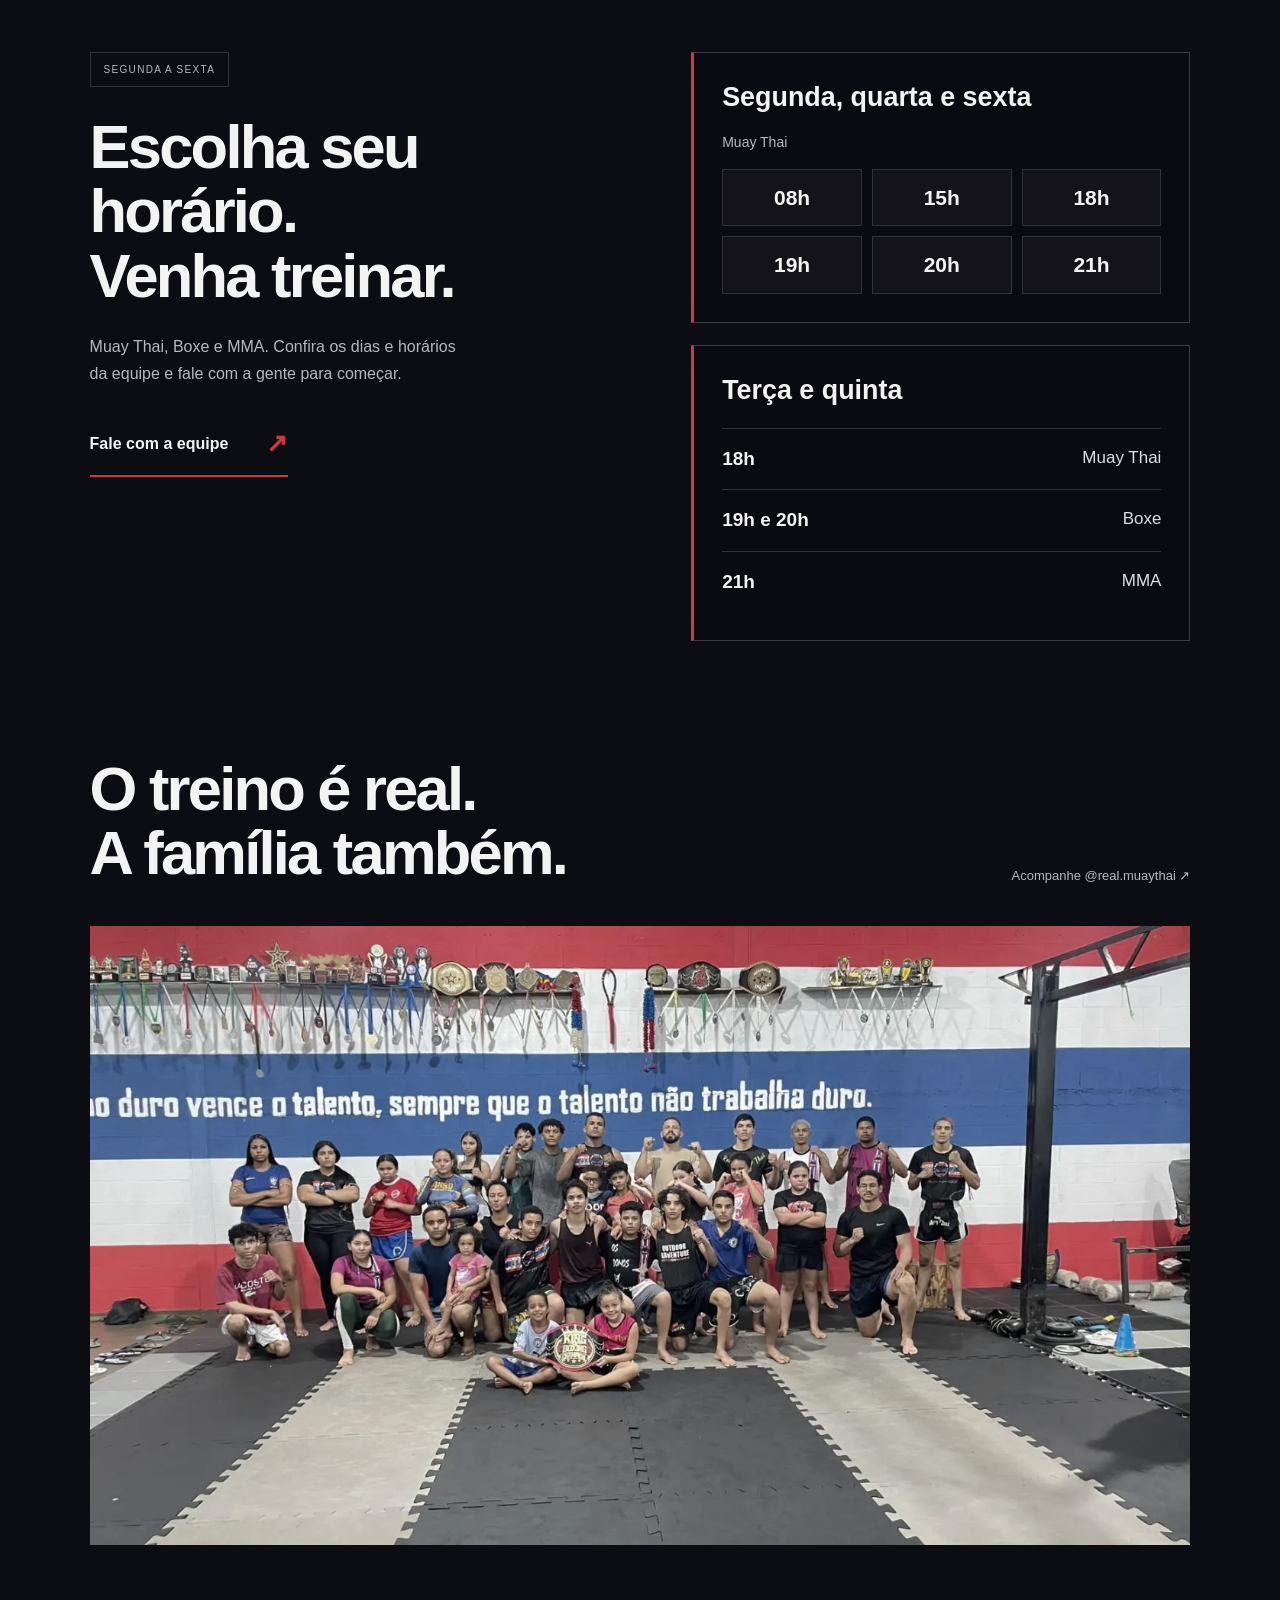
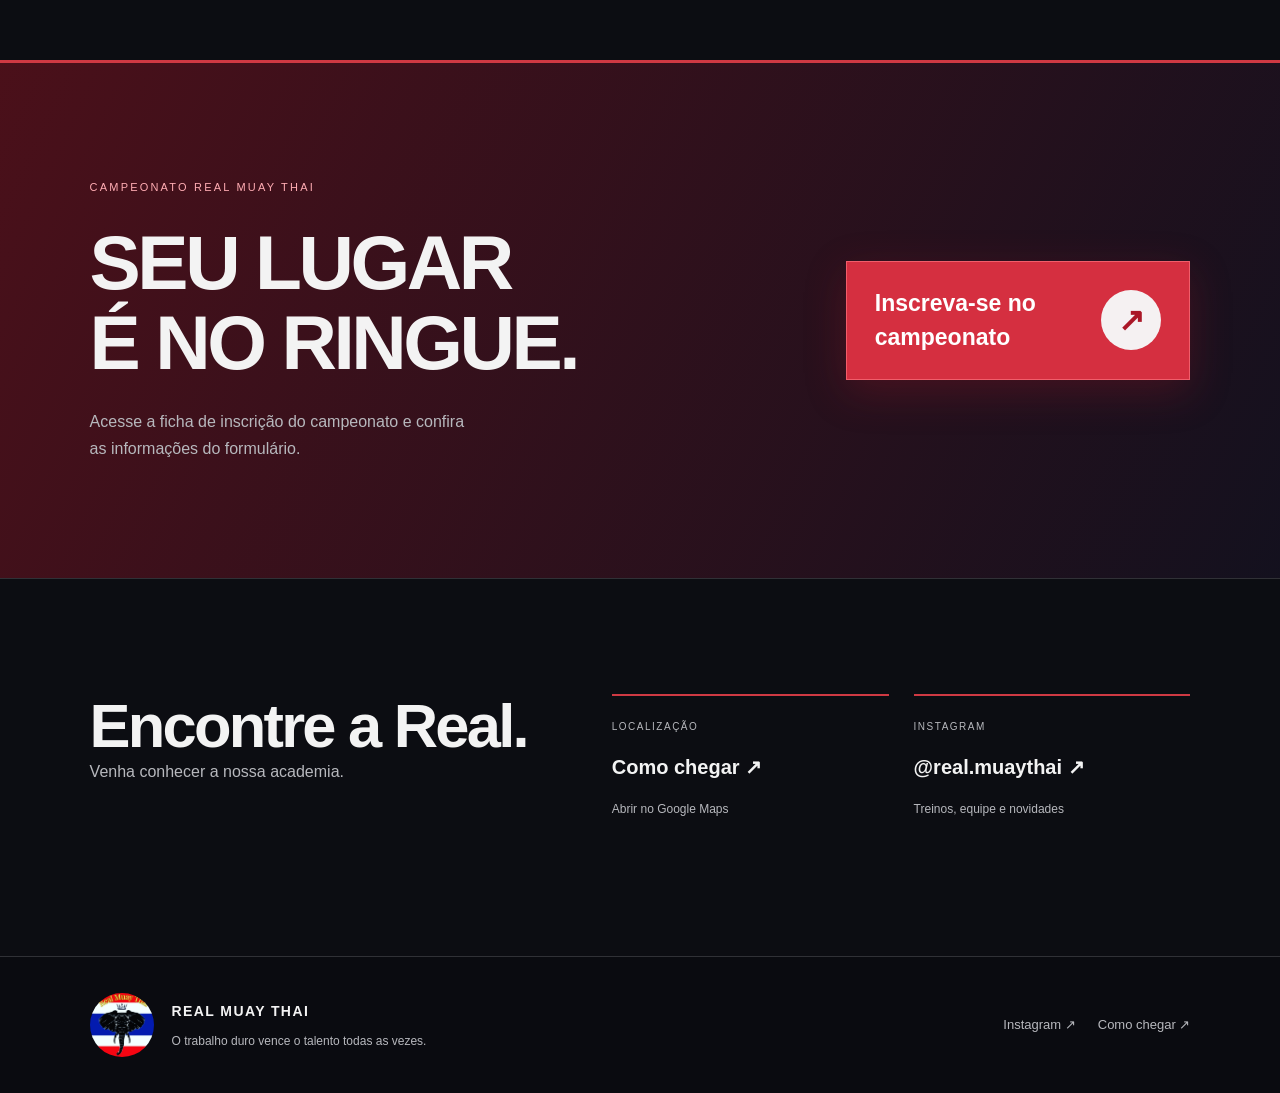
==== commit 410c1ebb: "Remove arrow from championship registration link" ====
--- a/index.html
+++ b/index.html
@@ -6,7 +6,7 @@
 <meta property="og:image:alt" content="Real Muay Thai"/>
 <meta name="twitter:title" content="Real Muay Thai - GO | Treinos de Muay Thai, Boxe e MMA"/>
 <meta name="twitter:description" content="Treinos de Muay Thai, Boxe e MMA com Ewerton e Nanda. Confira horários, competidores e como chegar à Real Muay Thai."/>
-<script type="application/ld+json">{"@context":"https://schema.org","@type":"SportsOrganization","@id":"https://realmuaythai.github.io/#organization","name":"Real Muay Thai","url":"https://realmuaythai.github.io/","logo":"https://realmuaythai.github.io/assets/real/logo.jpg","image":"https://realmuaythai.github.io/assets/real/hero-final.jpg","sport":["Muay Thai","Boxe","MMA"],"sameAs":["https://www.instagram.com/real.muaythai/"]}</script></head><body class="bg-q-background-primary text-q-text-primary"><!--$--><main class="real-site"><a class="skip-link" href="#equipe">Pular para o conteúdo</a><nav class="real-nav" aria-label="Navegação principal"><a href="#inicio" class="real-wordmark"><img src="/assets/real/logo.jpg" alt="" width="48" height="48"/><span>REAL<small>MUAY THAI</small></span></a><div class="real-nav-links"><a href="#equipe">Nossa equipe</a><a href="#competidores">Competidores</a><a href="#treinos">Horários</a><a href="#campeonato">Campeonato</a><a href="#contato">Localização</a></div><a class="nav-register" href="https://www.instagram.com/real.muaythai/" target="_blank" rel="noopener noreferrer">Instagram <span aria-hidden="true"> ↗</span></a></nav><section id="inicio" class="real-journey" aria-label="Real Muay Thai"><section class="scroll-scrub" style="--ss-accent:#cf3943;--ss-bg:#090a0c;--ss-ink:#f3f3f3;--ss-muted:#d8d9d2"><div class="scroll-scrub__stage"><div aria-hidden="true" class="scroll-scrub__media"><figure class="scroll-scrub__layer scroll-scrub__layer--scene" data-scroll-scrub-layer="" style="--ss-mobile-position:50% 50%;--ss-object-position:50% 50%"><picture class="scroll-scrub__picture"><source media="(hover: none) and (pointer: coarse), (max-width: 860px)" srcSet="/assets/real/hero-final.jpg"/><img alt="" class="scroll-scrub__poster" decoding="async" fetchPriority="high" loading="eager" src="/assets/real/hero-final.jpg"/></picture></figure></div><div aria-hidden="true" class="scroll-scrub__progress"><span></span></div><nav aria-label="Scroll chapters" class="scroll-scrub__route"><button aria-current="step" class="scroll-scrub__route-button" type="button"><span>Início</span></button></nav></div><div class="scroll-scrub__story"><article class="scroll-scrub__chapter" data-align="left" data-scroll-scrub-band="" id="real-muay-thai" style="min-height:135dvh"><div class="scroll-scrub__chapter-pin"><div class="scroll-scrub__copy"><p class="scroll-scrub__kicker">Tradição tailandesa. Família Real.</p><h1 class="scroll-scrub__title">Real Muay Thai</h1><p class="scroll-scrub__body">O trabalho duro vence o talento todas as vezes.</p><ul class="scroll-scrub__tags"><li>Técnica</li><li>Disciplina</li><li>União</li></ul></div></div></article></div></section><div class="journey-cta"><a class="hero-register" href="#treinos">Comece seu treino <span aria-hidden="true">↓</span></a><span>Disciplina dentro e fora do ringue.</span></div></section><a class="championship-banner" href="https://docs.google.com/forms/d/e/1FAIpQLSdCJNuKHxTYtqW0fWoz6Tfug3bvep1CGuL5wG03dS7vSq0MAg/viewform?pli=1" target="_blank" rel="noopener noreferrer"><span>CAMPEONATO REAL MUAY THAI</span><strong>Faça sua inscrição <span aria-hidden="true"> ↗</span></strong></a><div class="identity-strip"><span>REAL MUAY THAI</span><span>SEGUNDA A SEXTA</span><span>UMA EQUIPE. UMA FAMÍLIA.</span></div><section class="school-section" aria-labelledby="escola-title"><div class="school-copy"><p class="section-kicker">Nosso lema</p><h2 id="escola-title">O trabalho duro<br/>vence o talento<br/><em>todas as vezes.</em></h2><p>É com essa mentalidade que a Real Muay Thai entra em cada treino. Técnica, constância e união para construir a sua evolução, um round de cada vez.</p><a class="team-link" href="#equipe">Conheça quem está no seu corner ↘</a></div><figure class="family-photo"><img src="/assets/real/graduacao.webp" width="1440" height="1080" alt="Equipe Real Muay Thai reunida com os certificados na graduação de 30 de novembro de 2025" loading="lazy"/><figcaption><span>Equipe Real Muay Thai.</span><a href="https://www.instagram.com/p/DRuPqGUgF0c/" target="_blank" rel="noopener noreferrer" aria-label="Ver foto da equipe no Instagram"> ↗</a></figcaption></figure></section><section id="equipe" class="team-section" aria-labelledby="team-title"><header><h2 id="team-title">No seu corner.<br/><span>Na sua evolução.</span></h2><p>Conheça os professores da Real Muay Thai e acompanhe o trabalho da equipe.</p></header><div class="team-grid"><article class="coach"><div class="coach-top"><span>PROFESSOR</span><span aria-hidden="true">01 / REAL</span></div><h3>Ewerton</h3><p>À frente dos treinos, compartilhando a prática e os fundamentos do Muay Thai com a nossa equipe.</p><a href="https://www.instagram.com/ewerton_professor7/" target="_blank" rel="noopener noreferrer">@ewerton_professor7 <span aria-hidden="true"> ↗</span></a></article><article class="coach"><div class="coach-top"><span>PROFESSORA</span><span aria-hidden="true">02 / REAL</span></div><h3>Nanda</h3><p>Presente na rotina da Real Muay Thai, acompanhando o treino e a caminhada dos nossos alunos.</p><a href="https://www.instagram.com/professora.nanda_thai/" target="_blank" rel="noopener noreferrer">@professora.nanda_thai <span aria-hidden="true"> ↗</span></a></article></div></section><section id="competidores" class="fighters" aria-labelledby="fighters-title">
+<script type="application/ld+json">{"@context":"https://schema.org","@type":"SportsOrganization","@id":"https://realmuaythai.github.io/#organization","name":"Real Muay Thai","url":"https://realmuaythai.github.io/","logo":"https://realmuaythai.github.io/assets/real/logo.jpg","image":"https://realmuaythai.github.io/assets/real/hero-final.jpg","sport":["Muay Thai","Boxe","MMA"],"sameAs":["https://www.instagram.com/real.muaythai/"]}</script></head><body class="bg-q-background-primary text-q-text-primary"><!--$--><main class="real-site"><a class="skip-link" href="#equipe">Pular para o conteúdo</a><nav class="real-nav" aria-label="Navegação principal"><a href="#inicio" class="real-wordmark"><img src="/assets/real/logo.jpg" alt="" width="48" height="48"/><span>REAL<small>MUAY THAI</small></span></a><div class="real-nav-links"><a href="#equipe">Nossa equipe</a><a href="#competidores">Competidores</a><a href="#treinos">Horários</a><a href="#campeonato">Campeonato</a><a href="#contato">Localização</a></div><a class="nav-register" href="https://www.instagram.com/real.muaythai/" target="_blank" rel="noopener noreferrer">Instagram <span aria-hidden="true"> ↗</span></a></nav><section id="inicio" class="real-journey" aria-label="Real Muay Thai"><section class="scroll-scrub" style="--ss-accent:#cf3943;--ss-bg:#090a0c;--ss-ink:#f3f3f3;--ss-muted:#d8d9d2"><div class="scroll-scrub__stage"><div aria-hidden="true" class="scroll-scrub__media"><figure class="scroll-scrub__layer scroll-scrub__layer--scene" data-scroll-scrub-layer="" style="--ss-mobile-position:50% 50%;--ss-object-position:50% 50%"><picture class="scroll-scrub__picture"><source media="(hover: none) and (pointer: coarse), (max-width: 860px)" srcSet="/assets/real/hero-final.jpg"/><img alt="" class="scroll-scrub__poster" decoding="async" fetchPriority="high" loading="eager" src="/assets/real/hero-final.jpg"/></picture></figure></div><div aria-hidden="true" class="scroll-scrub__progress"><span></span></div><nav aria-label="Scroll chapters" class="scroll-scrub__route"><button aria-current="step" class="scroll-scrub__route-button" type="button"><span>Início</span></button></nav></div><div class="scroll-scrub__story"><article class="scroll-scrub__chapter" data-align="left" data-scroll-scrub-band="" id="real-muay-thai" style="min-height:135dvh"><div class="scroll-scrub__chapter-pin"><div class="scroll-scrub__copy"><p class="scroll-scrub__kicker">Tradição tailandesa. Família Real.</p><h1 class="scroll-scrub__title">Real Muay Thai</h1><p class="scroll-scrub__body">O trabalho duro vence o talento todas as vezes.</p><ul class="scroll-scrub__tags"><li>Técnica</li><li>Disciplina</li><li>União</li></ul></div></div></article></div></section><div class="journey-cta"><a class="hero-register" href="#treinos">Comece seu treino <span aria-hidden="true">↓</span></a><span>Disciplina dentro e fora do ringue.</span></div></section><a class="championship-banner" href="https://docs.google.com/forms/d/e/1FAIpQLSdCJNuKHxTYtqW0fWoz6Tfug3bvep1CGuL5wG03dS7vSq0MAg/viewform?pli=1" target="_blank" rel="noopener noreferrer"><span>CAMPEONATO REAL MUAY THAI</span><strong>Faça sua inscrição</strong></a><div class="identity-strip"><span>REAL MUAY THAI</span><span>SEGUNDA A SEXTA</span><span>UMA EQUIPE. UMA FAMÍLIA.</span></div><section class="school-section" aria-labelledby="escola-title"><div class="school-copy"><p class="section-kicker">Nosso lema</p><h2 id="escola-title">O trabalho duro<br/>vence o talento<br/><em>todas as vezes.</em></h2><p>É com essa mentalidade que a Real Muay Thai entra em cada treino. Técnica, constância e união para construir a sua evolução, um round de cada vez.</p><a class="team-link" href="#equipe">Conheça quem está no seu corner ↘</a></div><figure class="family-photo"><img src="/assets/real/graduacao.webp" width="1440" height="1080" alt="Equipe Real Muay Thai reunida com os certificados na graduação de 30 de novembro de 2025" loading="lazy"/><figcaption><span>Equipe Real Muay Thai.</span><a href="https://www.instagram.com/p/DRuPqGUgF0c/" target="_blank" rel="noopener noreferrer" aria-label="Ver foto da equipe no Instagram"> ↗</a></figcaption></figure></section><section id="equipe" class="team-section" aria-labelledby="team-title"><header><h2 id="team-title">No seu corner.<br/><span>Na sua evolução.</span></h2><p>Conheça os professores da Real Muay Thai e acompanhe o trabalho da equipe.</p></header><div class="team-grid"><article class="coach"><div class="coach-top"><span>PROFESSOR</span><span aria-hidden="true">01 / REAL</span></div><h3>Ewerton</h3><p>À frente dos treinos, compartilhando a prática e os fundamentos do Muay Thai com a nossa equipe.</p><a href="https://www.instagram.com/ewerton_professor7/" target="_blank" rel="noopener noreferrer">@ewerton_professor7 <span aria-hidden="true"> ↗</span></a></article><article class="coach"><div class="coach-top"><span>PROFESSORA</span><span aria-hidden="true">02 / REAL</span></div><h3>Nanda</h3><p>Presente na rotina da Real Muay Thai, acompanhando o treino e a caminhada dos nossos alunos.</p><a href="https://www.instagram.com/professora.nanda_thai/" target="_blank" rel="noopener noreferrer">@professora.nanda_thai <span aria-hidden="true"> ↗</span></a></article></div></section><section id="competidores" class="fighters" aria-labelledby="fighters-title">
 <header class="fighters-heading"><div><p class="fighters-eyebrow">REAL MUAY THAI / NOSSA LINHA DE FRENTE</p><h2 id="fighters-title">Feitos no treino.<br><em>Testados no ringue.</em></h2></div><p>Conheça quem leva a Real para dentro do ringue.<br>Selecione um competidor e descubra sua trajetória.</p></header>
 <div class="fighter-stage"><figure class="fighter-portrait"><img id="fighter-photo" src="/assets/competidores/01.webp" alt="Kristoffer" loading="lazy"/><figcaption>REAL MUAY THAI <span id="fighter-index">01 / 11</span></figcaption></figure>
 <div class="fighter-info" aria-live="polite" aria-atomic="true"><p class="fighters-eyebrow">COMPETIDOR REAL</p><h3 id="fighter-name">Kristoffer</h3><div class="fighter-performance"><div class="fighter-stats"><div><strong id="fighter-fights">13</strong><span id="fighter-fights-label">LUTAS</span></div><div id="fighter-belts-stat"><strong id="fighter-belts">3</strong><span id="fighter-belts-label">CINTURÕES</span></div></div><div class="fighter-training"><div class="fighter-arena" data-action="punch"><button type="button" class="fighter-training-button" aria-label="Lutador: clique para chutar" aria-describedby="fighter-training-hint"><span class="training-fighter" aria-hidden="true"></span></button><span class="training-bag" aria-hidden="true"></span></div><p class="fighter-training-hint" id="fighter-training-hint">Clique no lutador para chutar</p></div></div><p id="fighter-description">Kristoffer representa a Real Muay Thai com 13 lutas registradas em sua trajetória. Com 3 cinturões conquistados, seu nome faz parte das conquistas da equipe.</p><blockquote id="fighter-quote">13 batalhas. 3 cinturões. Uma história que continua sendo escrita.</blockquote><span class="fighter-team">UMA EQUIPE. MUITAS HISTÓRIAS.</span></div></div>
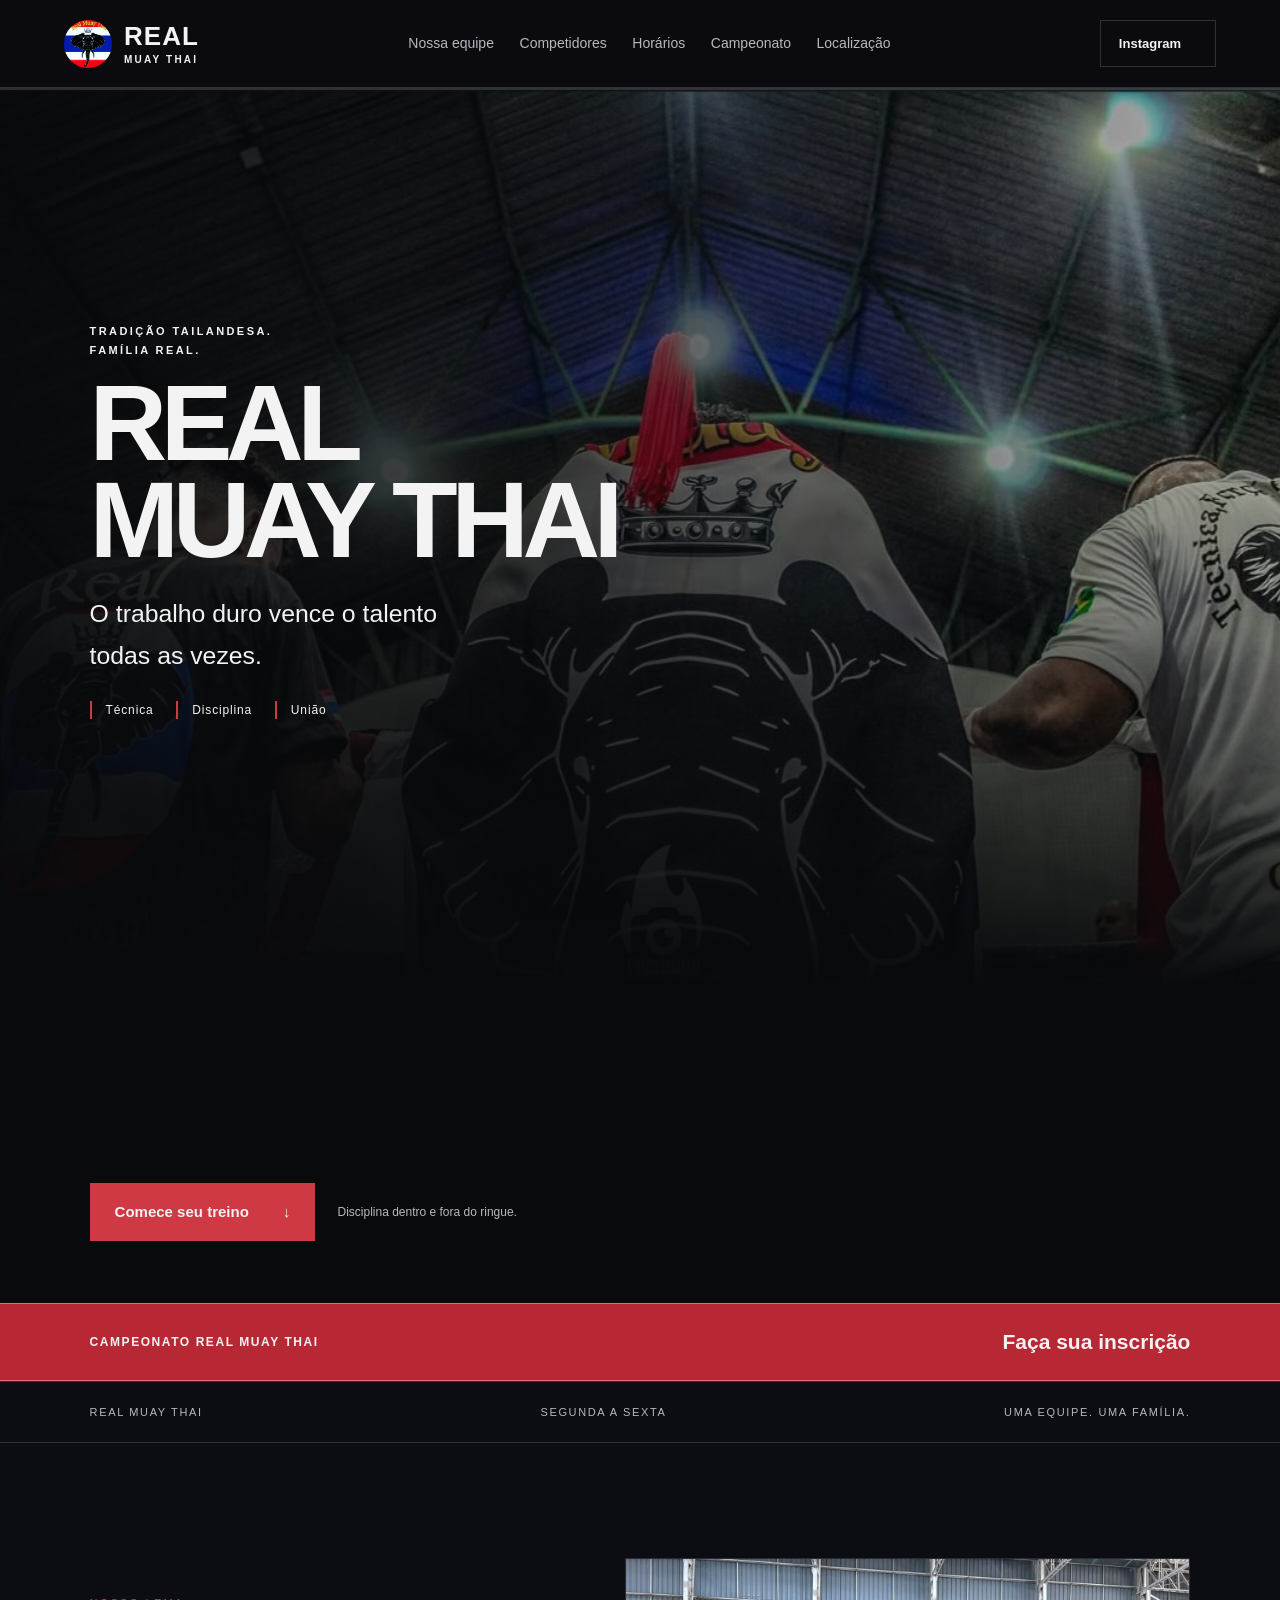
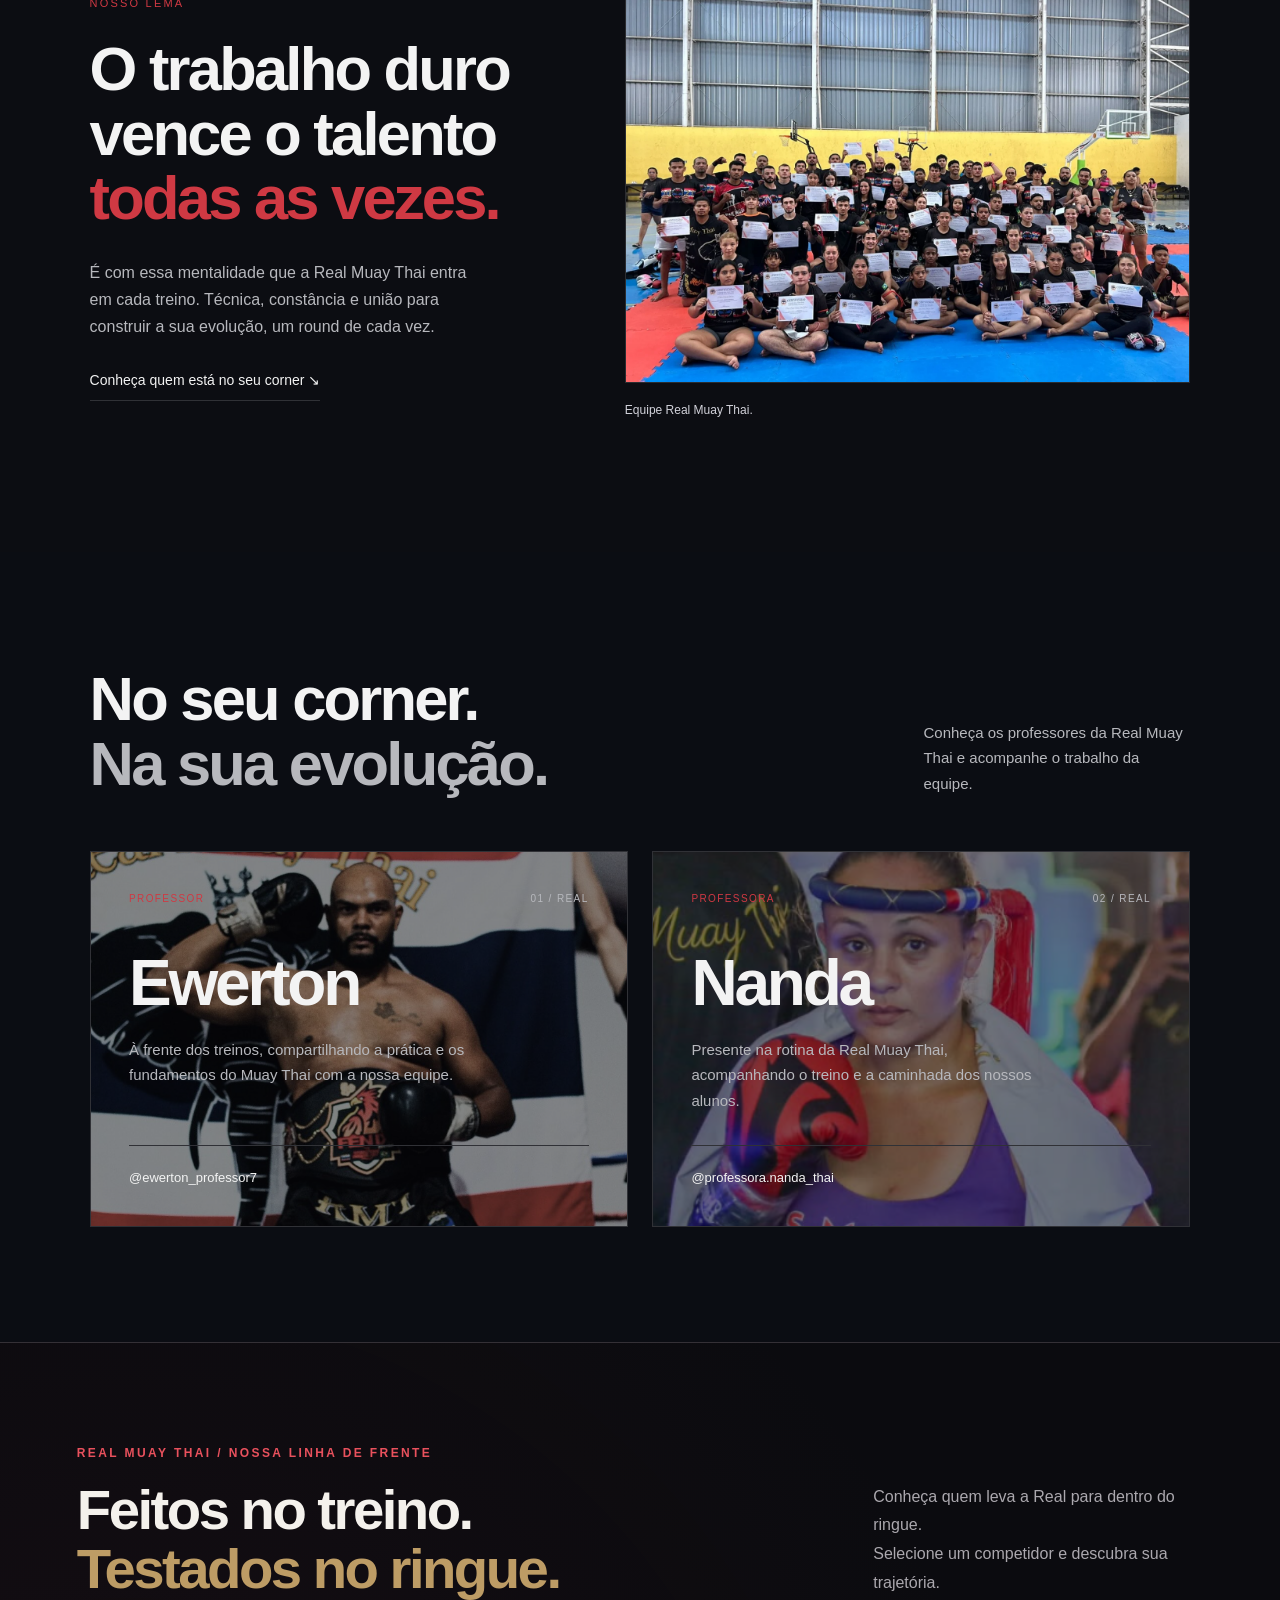
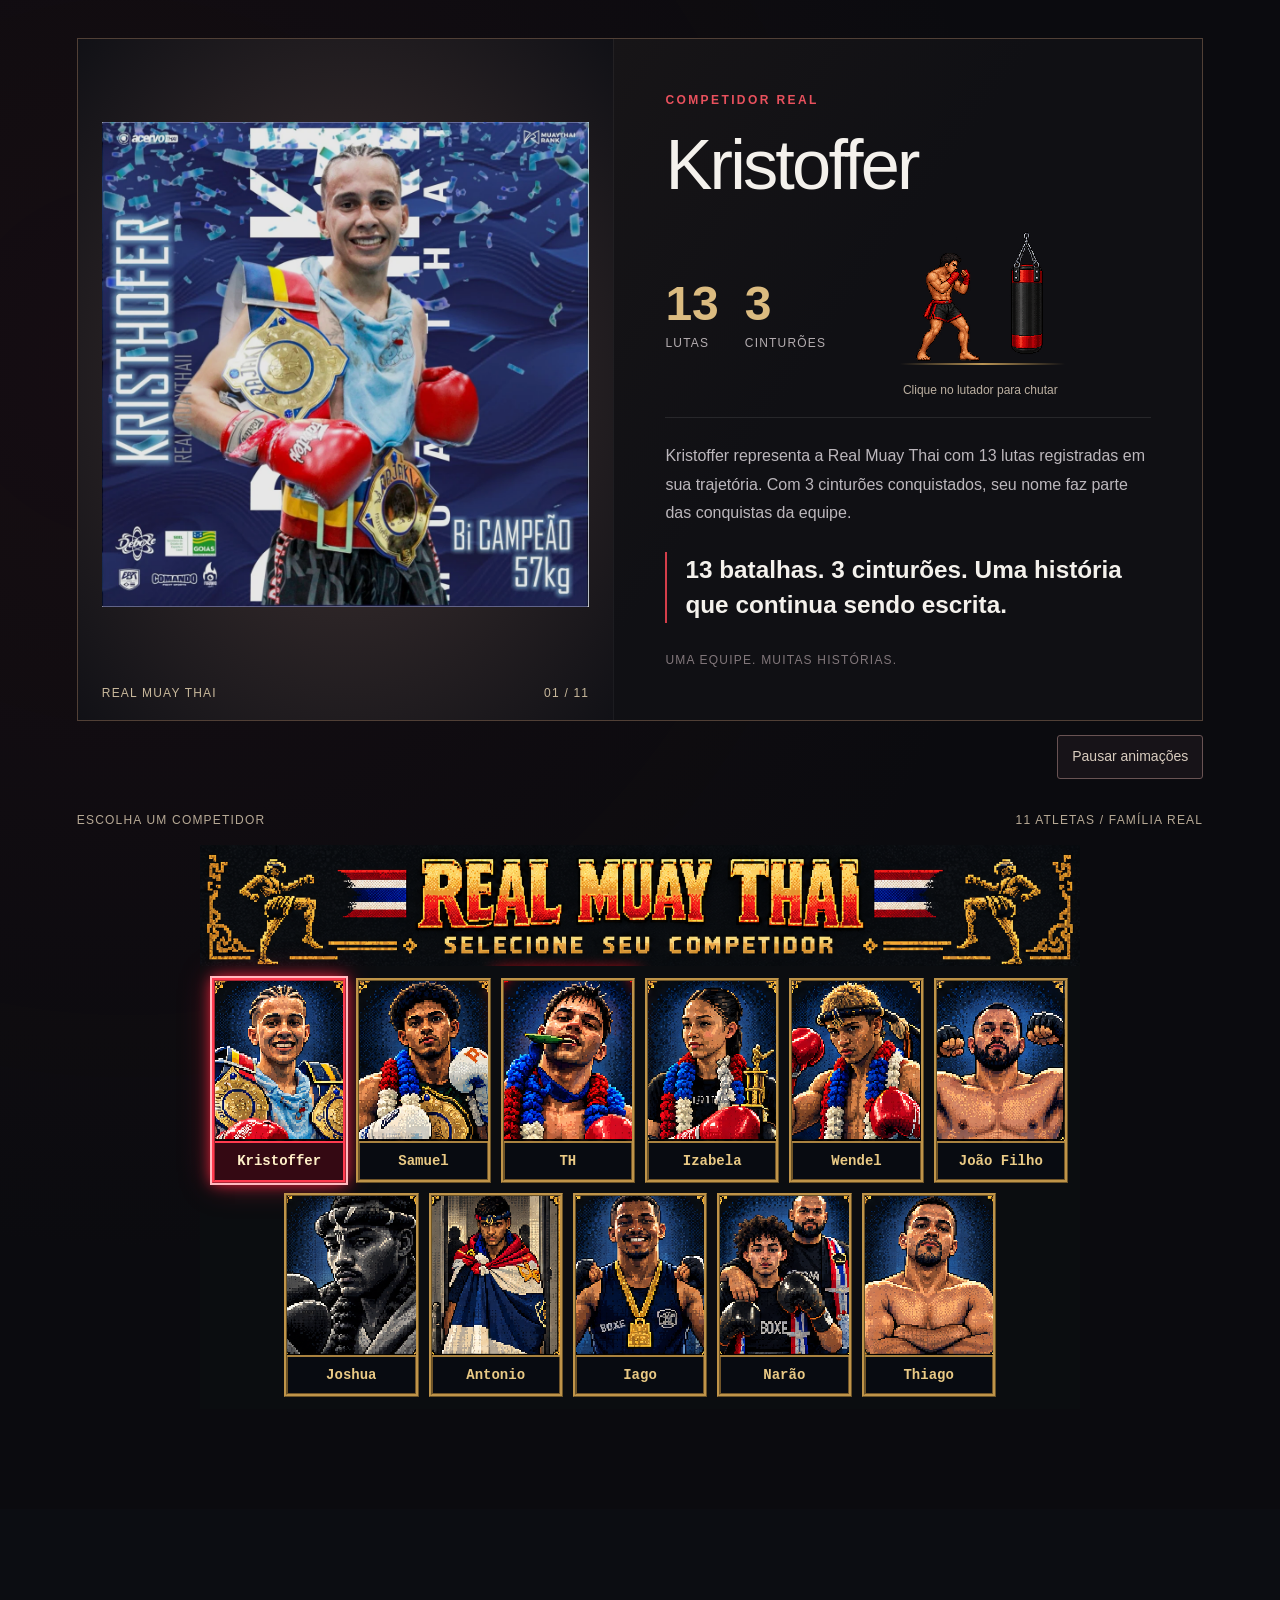
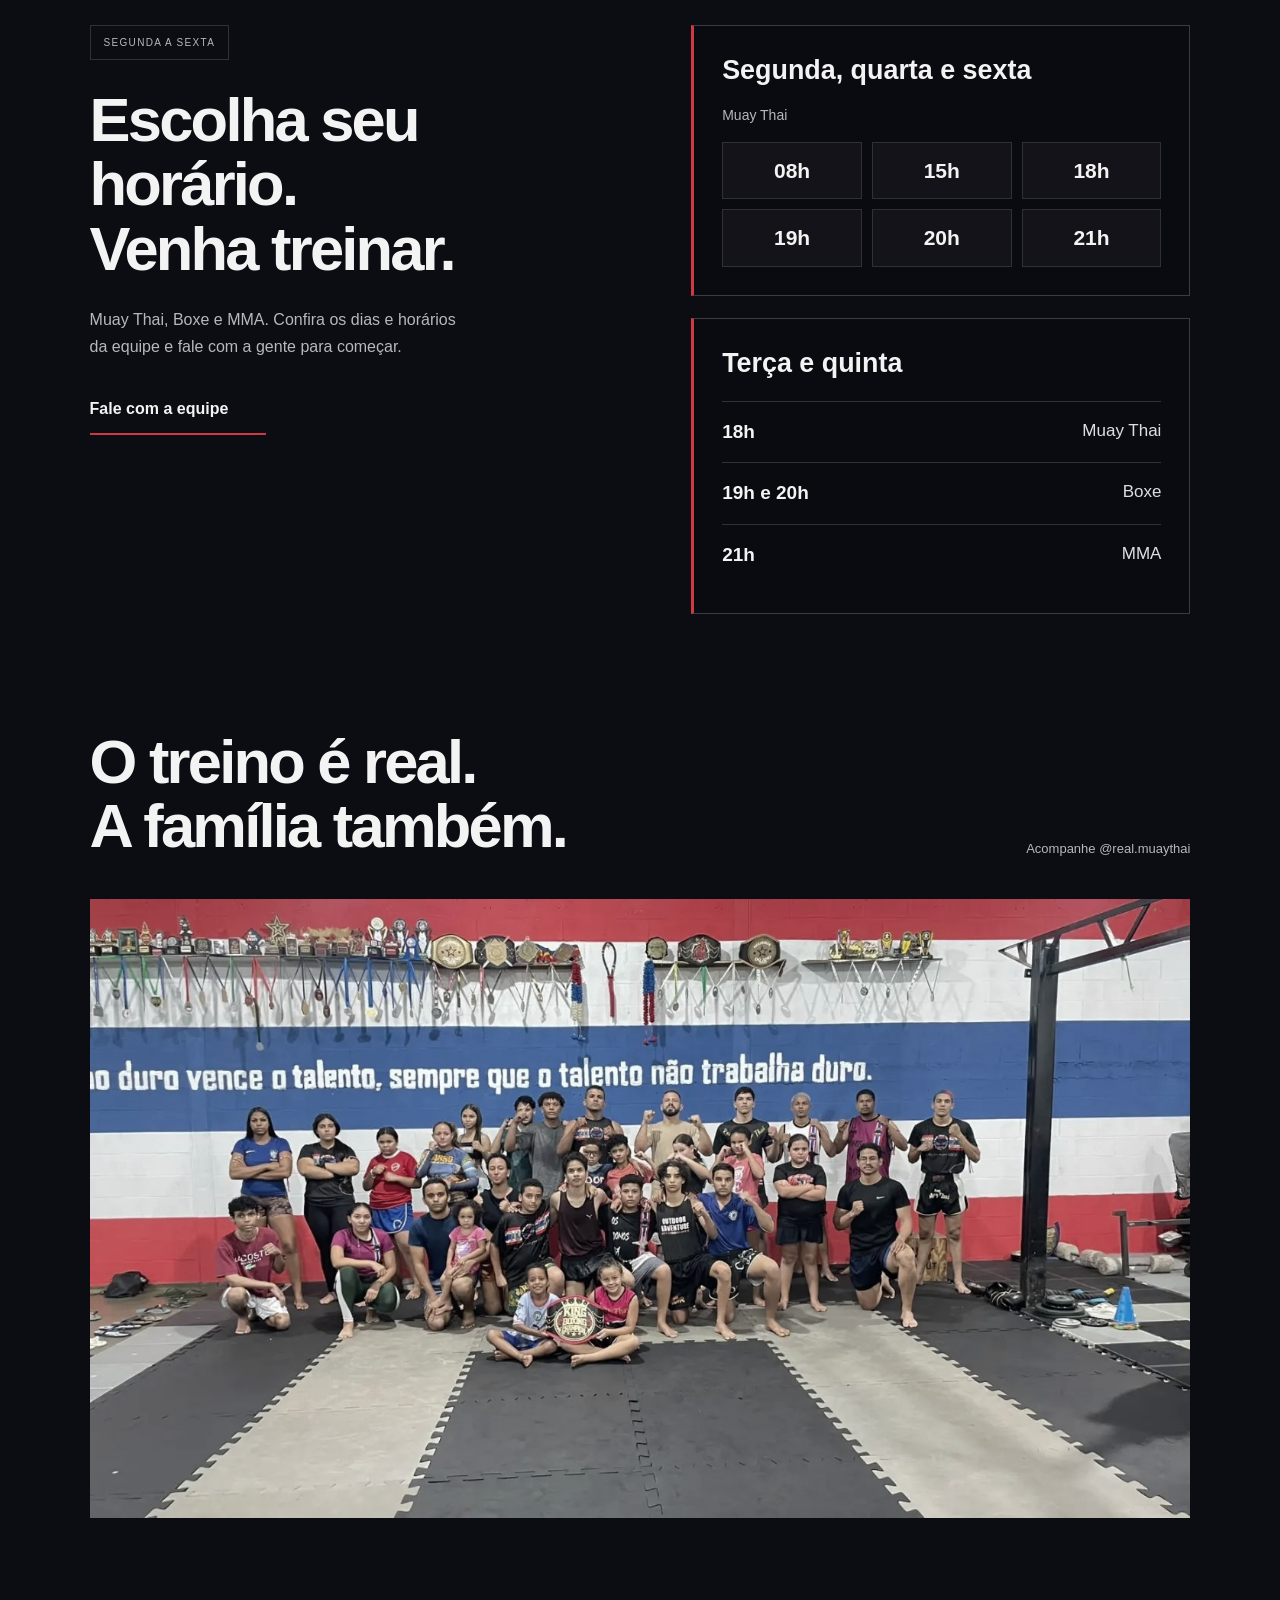
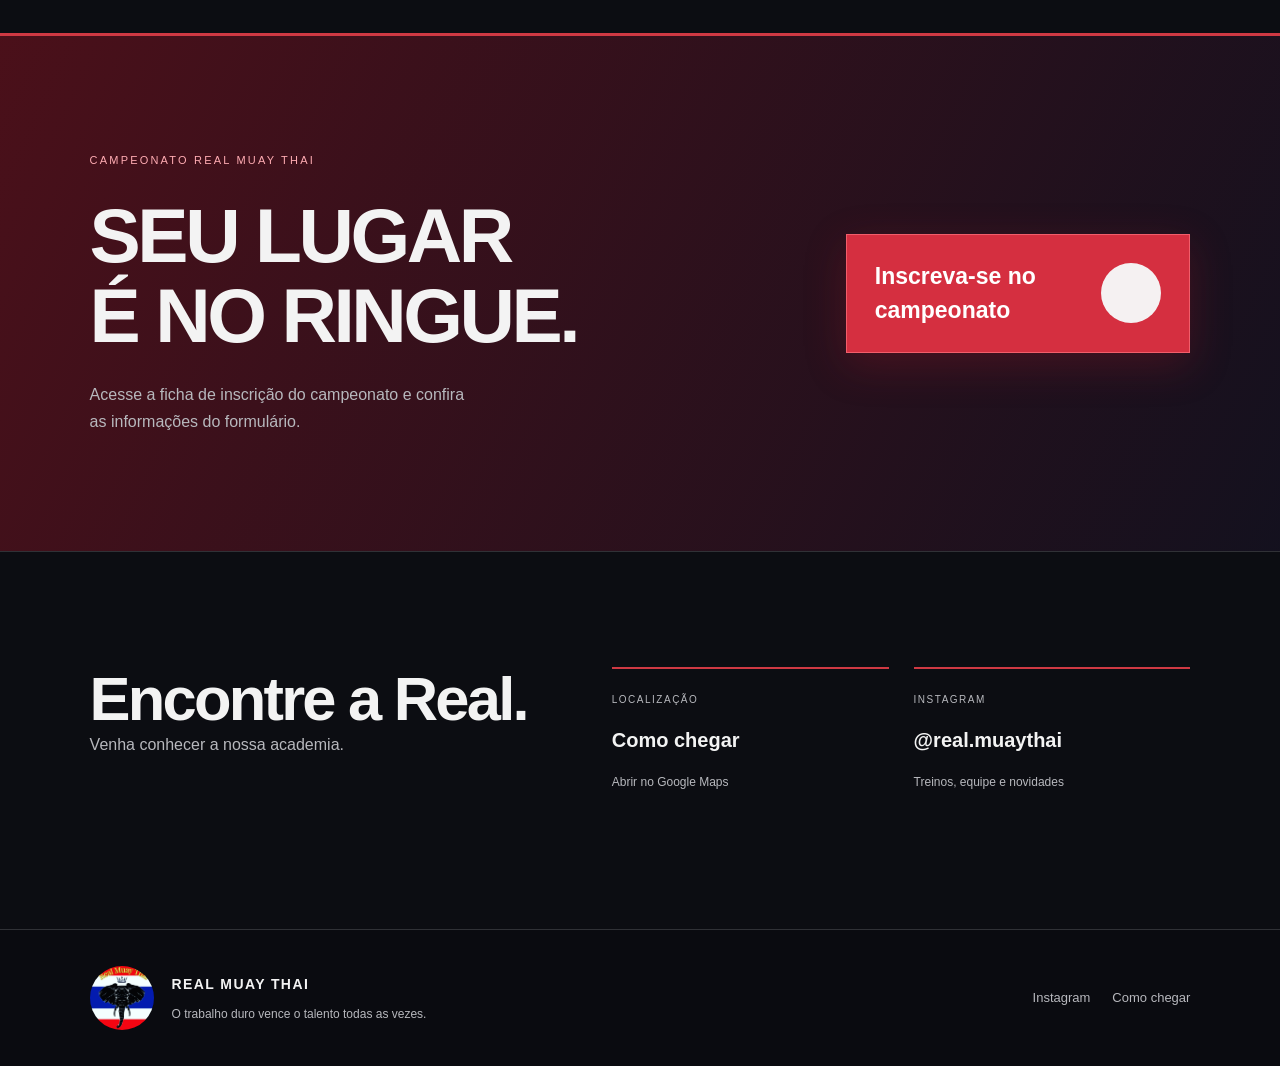
==== commit 6f05f154: "Remove remaining external-link arrows" ====
--- a/index.html
+++ b/index.html
@@ -6,11 +6,11 @@
 <meta property="og:image:alt" content="Real Muay Thai"/>
 <meta name="twitter:title" content="Real Muay Thai - GO | Treinos de Muay Thai, Boxe e MMA"/>
 <meta name="twitter:description" content="Treinos de Muay Thai, Boxe e MMA com Ewerton e Nanda. Confira horários, competidores e como chegar à Real Muay Thai."/>
-<script type="application/ld+json">{"@context":"https://schema.org","@type":"SportsOrganization","@id":"https://realmuaythai.github.io/#organization","name":"Real Muay Thai","url":"https://realmuaythai.github.io/","logo":"https://realmuaythai.github.io/assets/real/logo.jpg","image":"https://realmuaythai.github.io/assets/real/hero-final.jpg","sport":["Muay Thai","Boxe","MMA"],"sameAs":["https://www.instagram.com/real.muaythai/"]}</script></head><body class="bg-q-background-primary text-q-text-primary"><!--$--><main class="real-site"><a class="skip-link" href="#equipe">Pular para o conteúdo</a><nav class="real-nav" aria-label="Navegação principal"><a href="#inicio" class="real-wordmark"><img src="/assets/real/logo.jpg" alt="" width="48" height="48"/><span>REAL<small>MUAY THAI</small></span></a><div class="real-nav-links"><a href="#equipe">Nossa equipe</a><a href="#competidores">Competidores</a><a href="#treinos">Horários</a><a href="#campeonato">Campeonato</a><a href="#contato">Localização</a></div><a class="nav-register" href="https://www.instagram.com/real.muaythai/" target="_blank" rel="noopener noreferrer">Instagram <span aria-hidden="true"> ↗</span></a></nav><section id="inicio" class="real-journey" aria-label="Real Muay Thai"><section class="scroll-scrub" style="--ss-accent:#cf3943;--ss-bg:#090a0c;--ss-ink:#f3f3f3;--ss-muted:#d8d9d2"><div class="scroll-scrub__stage"><div aria-hidden="true" class="scroll-scrub__media"><figure class="scroll-scrub__layer scroll-scrub__layer--scene" data-scroll-scrub-layer="" style="--ss-mobile-position:50% 50%;--ss-object-position:50% 50%"><picture class="scroll-scrub__picture"><source media="(hover: none) and (pointer: coarse), (max-width: 860px)" srcSet="/assets/real/hero-final.jpg"/><img alt="" class="scroll-scrub__poster" decoding="async" fetchPriority="high" loading="eager" src="/assets/real/hero-final.jpg"/></picture></figure></div><div aria-hidden="true" class="scroll-scrub__progress"><span></span></div><nav aria-label="Scroll chapters" class="scroll-scrub__route"><button aria-current="step" class="scroll-scrub__route-button" type="button"><span>Início</span></button></nav></div><div class="scroll-scrub__story"><article class="scroll-scrub__chapter" data-align="left" data-scroll-scrub-band="" id="real-muay-thai" style="min-height:135dvh"><div class="scroll-scrub__chapter-pin"><div class="scroll-scrub__copy"><p class="scroll-scrub__kicker">Tradição tailandesa. Família Real.</p><h1 class="scroll-scrub__title">Real Muay Thai</h1><p class="scroll-scrub__body">O trabalho duro vence o talento todas as vezes.</p><ul class="scroll-scrub__tags"><li>Técnica</li><li>Disciplina</li><li>União</li></ul></div></div></article></div></section><div class="journey-cta"><a class="hero-register" href="#treinos">Comece seu treino <span aria-hidden="true">↓</span></a><span>Disciplina dentro e fora do ringue.</span></div></section><a class="championship-banner" href="https://docs.google.com/forms/d/e/1FAIpQLSdCJNuKHxTYtqW0fWoz6Tfug3bvep1CGuL5wG03dS7vSq0MAg/viewform?pli=1" target="_blank" rel="noopener noreferrer"><span>CAMPEONATO REAL MUAY THAI</span><strong>Faça sua inscrição</strong></a><div class="identity-strip"><span>REAL MUAY THAI</span><span>SEGUNDA A SEXTA</span><span>UMA EQUIPE. UMA FAMÍLIA.</span></div><section class="school-section" aria-labelledby="escola-title"><div class="school-copy"><p class="section-kicker">Nosso lema</p><h2 id="escola-title">O trabalho duro<br/>vence o talento<br/><em>todas as vezes.</em></h2><p>É com essa mentalidade que a Real Muay Thai entra em cada treino. Técnica, constância e união para construir a sua evolução, um round de cada vez.</p><a class="team-link" href="#equipe">Conheça quem está no seu corner ↘</a></div><figure class="family-photo"><img src="/assets/real/graduacao.webp" width="1440" height="1080" alt="Equipe Real Muay Thai reunida com os certificados na graduação de 30 de novembro de 2025" loading="lazy"/><figcaption><span>Equipe Real Muay Thai.</span><a href="https://www.instagram.com/p/DRuPqGUgF0c/" target="_blank" rel="noopener noreferrer" aria-label="Ver foto da equipe no Instagram"> ↗</a></figcaption></figure></section><section id="equipe" class="team-section" aria-labelledby="team-title"><header><h2 id="team-title">No seu corner.<br/><span>Na sua evolução.</span></h2><p>Conheça os professores da Real Muay Thai e acompanhe o trabalho da equipe.</p></header><div class="team-grid"><article class="coach"><div class="coach-top"><span>PROFESSOR</span><span aria-hidden="true">01 / REAL</span></div><h3>Ewerton</h3><p>À frente dos treinos, compartilhando a prática e os fundamentos do Muay Thai com a nossa equipe.</p><a href="https://www.instagram.com/ewerton_professor7/" target="_blank" rel="noopener noreferrer">@ewerton_professor7 <span aria-hidden="true"> ↗</span></a></article><article class="coach"><div class="coach-top"><span>PROFESSORA</span><span aria-hidden="true">02 / REAL</span></div><h3>Nanda</h3><p>Presente na rotina da Real Muay Thai, acompanhando o treino e a caminhada dos nossos alunos.</p><a href="https://www.instagram.com/professora.nanda_thai/" target="_blank" rel="noopener noreferrer">@professora.nanda_thai <span aria-hidden="true"> ↗</span></a></article></div></section><section id="competidores" class="fighters" aria-labelledby="fighters-title">
+<script type="application/ld+json">{"@context":"https://schema.org","@type":"SportsOrganization","@id":"https://realmuaythai.github.io/#organization","name":"Real Muay Thai","url":"https://realmuaythai.github.io/","logo":"https://realmuaythai.github.io/assets/real/logo.jpg","image":"https://realmuaythai.github.io/assets/real/hero-final.jpg","sport":["Muay Thai","Boxe","MMA"],"sameAs":["https://www.instagram.com/real.muaythai/"]}</script></head><body class="bg-q-background-primary text-q-text-primary"><!--$--><main class="real-site"><a class="skip-link" href="#equipe">Pular para o conteúdo</a><nav class="real-nav" aria-label="Navegação principal"><a href="#inicio" class="real-wordmark"><img src="/assets/real/logo.jpg" alt="" width="48" height="48"/><span>REAL<small>MUAY THAI</small></span></a><div class="real-nav-links"><a href="#equipe">Nossa equipe</a><a href="#competidores">Competidores</a><a href="#treinos">Horários</a><a href="#campeonato">Campeonato</a><a href="#contato">Localização</a></div><a class="nav-register" href="https://www.instagram.com/real.muaythai/" target="_blank" rel="noopener noreferrer">Instagram <span aria-hidden="true"> </span></a></nav><section id="inicio" class="real-journey" aria-label="Real Muay Thai"><section class="scroll-scrub" style="--ss-accent:#cf3943;--ss-bg:#090a0c;--ss-ink:#f3f3f3;--ss-muted:#d8d9d2"><div class="scroll-scrub__stage"><div aria-hidden="true" class="scroll-scrub__media"><figure class="scroll-scrub__layer scroll-scrub__layer--scene" data-scroll-scrub-layer="" style="--ss-mobile-position:50% 50%;--ss-object-position:50% 50%"><picture class="scroll-scrub__picture"><source media="(hover: none) and (pointer: coarse), (max-width: 860px)" srcSet="/assets/real/hero-final.jpg"/><img alt="" class="scroll-scrub__poster" decoding="async" fetchPriority="high" loading="eager" src="/assets/real/hero-final.jpg"/></picture></figure></div><div aria-hidden="true" class="scroll-scrub__progress"><span></span></div><nav aria-label="Scroll chapters" class="scroll-scrub__route"><button aria-current="step" class="scroll-scrub__route-button" type="button"><span>Início</span></button></nav></div><div class="scroll-scrub__story"><article class="scroll-scrub__chapter" data-align="left" data-scroll-scrub-band="" id="real-muay-thai" style="min-height:135dvh"><div class="scroll-scrub__chapter-pin"><div class="scroll-scrub__copy"><p class="scroll-scrub__kicker">Tradição tailandesa. Família Real.</p><h1 class="scroll-scrub__title">Real Muay Thai</h1><p class="scroll-scrub__body">O trabalho duro vence o talento todas as vezes.</p><ul class="scroll-scrub__tags"><li>Técnica</li><li>Disciplina</li><li>União</li></ul></div></div></article></div></section><div class="journey-cta"><a class="hero-register" href="#treinos">Comece seu treino <span aria-hidden="true">↓</span></a><span>Disciplina dentro e fora do ringue.</span></div></section><a class="championship-banner" href="https://docs.google.com/forms/d/e/1FAIpQLSdCJNuKHxTYtqW0fWoz6Tfug3bvep1CGuL5wG03dS7vSq0MAg/viewform?pli=1" target="_blank" rel="noopener noreferrer"><span>CAMPEONATO REAL MUAY THAI</span><strong>Faça sua inscrição</strong></a><div class="identity-strip"><span>REAL MUAY THAI</span><span>SEGUNDA A SEXTA</span><span>UMA EQUIPE. UMA FAMÍLIA.</span></div><section class="school-section" aria-labelledby="escola-title"><div class="school-copy"><p class="section-kicker">Nosso lema</p><h2 id="escola-title">O trabalho duro<br/>vence o talento<br/><em>todas as vezes.</em></h2><p>É com essa mentalidade que a Real Muay Thai entra em cada treino. Técnica, constância e união para construir a sua evolução, um round de cada vez.</p><a class="team-link" href="#equipe">Conheça quem está no seu corner ↘</a></div><figure class="family-photo"><img src="/assets/real/graduacao.webp" width="1440" height="1080" alt="Equipe Real Muay Thai reunida com os certificados na graduação de 30 de novembro de 2025" loading="lazy"/><figcaption><span>Equipe Real Muay Thai.</span><a href="https://www.instagram.com/p/DRuPqGUgF0c/" target="_blank" rel="noopener noreferrer" aria-label="Ver foto da equipe no Instagram"> </a></figcaption></figure></section><section id="equipe" class="team-section" aria-labelledby="team-title"><header><h2 id="team-title">No seu corner.<br/><span>Na sua evolução.</span></h2><p>Conheça os professores da Real Muay Thai e acompanhe o trabalho da equipe.</p></header><div class="team-grid"><article class="coach"><div class="coach-top"><span>PROFESSOR</span><span aria-hidden="true">01 / REAL</span></div><h3>Ewerton</h3><p>À frente dos treinos, compartilhando a prática e os fundamentos do Muay Thai com a nossa equipe.</p><a href="https://www.instagram.com/ewerton_professor7/" target="_blank" rel="noopener noreferrer">@ewerton_professor7 <span aria-hidden="true"> </span></a></article><article class="coach"><div class="coach-top"><span>PROFESSORA</span><span aria-hidden="true">02 / REAL</span></div><h3>Nanda</h3><p>Presente na rotina da Real Muay Thai, acompanhando o treino e a caminhada dos nossos alunos.</p><a href="https://www.instagram.com/professora.nanda_thai/" target="_blank" rel="noopener noreferrer">@professora.nanda_thai <span aria-hidden="true"> </span></a></article></div></section><section id="competidores" class="fighters" aria-labelledby="fighters-title">
 <header class="fighters-heading"><div><p class="fighters-eyebrow">REAL MUAY THAI / NOSSA LINHA DE FRENTE</p><h2 id="fighters-title">Feitos no treino.<br><em>Testados no ringue.</em></h2></div><p>Conheça quem leva a Real para dentro do ringue.<br>Selecione um competidor e descubra sua trajetória.</p></header>
 <div class="fighter-stage"><figure class="fighter-portrait"><img id="fighter-photo" src="/assets/competidores/01.webp" alt="Kristoffer" loading="lazy"/><figcaption>REAL MUAY THAI <span id="fighter-index">01 / 11</span></figcaption></figure>
 <div class="fighter-info" aria-live="polite" aria-atomic="true"><p class="fighters-eyebrow">COMPETIDOR REAL</p><h3 id="fighter-name">Kristoffer</h3><div class="fighter-performance"><div class="fighter-stats"><div><strong id="fighter-fights">13</strong><span id="fighter-fights-label">LUTAS</span></div><div id="fighter-belts-stat"><strong id="fighter-belts">3</strong><span id="fighter-belts-label">CINTURÕES</span></div></div><div class="fighter-training"><div class="fighter-arena" data-action="punch"><button type="button" class="fighter-training-button" aria-label="Lutador: clique para chutar" aria-describedby="fighter-training-hint"><span class="training-fighter" aria-hidden="true"></span></button><span class="training-bag" aria-hidden="true"></span></div><p class="fighter-training-hint" id="fighter-training-hint">Clique no lutador para chutar</p></div></div><p id="fighter-description">Kristoffer representa a Real Muay Thai com 13 lutas registradas em sua trajetória. Com 3 cinturões conquistados, seu nome faz parte das conquistas da equipe.</p><blockquote id="fighter-quote">13 batalhas. 3 cinturões. Uma história que continua sendo escrita.</blockquote><span class="fighter-team">UMA EQUIPE. MUITAS HISTÓRIAS.</span></div></div>
-<div class="fighter-motion-controls"><button type="button" class="fighter-motion-toggle" aria-pressed="false">Pausar animações</button></div><div class="fighter-roster-heading"><span>ESCOLHA UM COMPETIDOR</span><span>11 ATLETAS / FAMÍLIA REAL</span></div><div class="arcade-title" role="img" aria-label="Real Muay Thai — selecione seu competidor"></div><div class="fighter-roster" role="group" aria-label="Selecionar competidor"><button type="button" class="fighter-choice" aria-pressed="true" data-fighter="0" aria-label="Selecionar Kristoffer"><span class="arcade-avatar" aria-hidden="true" style="background-size:698.18182% 377.85978%;background-position:1.97568% 30.94290%"></span><span>Kristoffer</span></button><button type="button" class="fighter-choice" aria-pressed="false" data-fighter="1" aria-label="Selecionar Samuel"><span class="arcade-avatar" aria-hidden="true" style="background-size:698.18182% 377.85978%;background-position:21.04863% 30.94290%"></span><span>Samuel</span></button><button type="button" class="fighter-choice" aria-pressed="false" data-fighter="2" aria-label="Selecionar TH"><span class="arcade-avatar" aria-hidden="true" style="background-size:745.63107% 393.84615%;background-position:40.30075% 31.93717%"></span><span>TH</span></button><button type="button" class="fighter-choice" aria-pressed="false" data-fighter="3" aria-label="Selecionar Izabela"><span class="arcade-avatar" aria-hidden="true" style="background-size:698.18182% 377.85978%;background-position:59.72644% 30.94290%"></span><span>Izabela</span></button><button type="button" class="fighter-choice" aria-pressed="false" data-fighter="4" aria-label="Selecionar Wendel"><span class="arcade-avatar" aria-hidden="true" style="background-size:698.18182% 377.85978%;background-position:78.87538% 30.94290%"></span><span>Wendel</span></button><button type="button" class="fighter-choice" aria-pressed="false" data-fighter="5" aria-label="Selecionar João Filho"><span class="arcade-avatar" aria-hidden="true" style="background-size:698.18182% 377.85978%;background-position:98.32827% 30.94290%"></span><span>João Filho</span></button><button type="button" class="fighter-choice" aria-pressed="false" data-fighter="6" aria-label="Selecionar Joshua"><span class="arcade-avatar" aria-hidden="true" style="background-size:695.02262% 373.72263%;background-position:12.09125% 78.66667%"></span><span>Joshua</span></button><button type="button" class="fighter-choice" aria-pressed="false" data-fighter="7" aria-label="Selecionar Antonio"><span class="arcade-avatar" aria-hidden="true" style="background-size:695.02262% 373.72263%;background-position:31.48289% 78.66667%"></span><span>Antonio</span></button><button type="button" class="fighter-choice" aria-pressed="false" data-fighter="8" aria-label="Selecionar Iago"><span class="arcade-avatar" aria-hidden="true" style="background-size:727.96209% 373.72263%;background-position:50.18868% 78.66667%"></span><span>Iago</span></button><button type="button" class="fighter-choice" aria-pressed="false" data-fighter="9" aria-label="Selecionar Narão"><span class="arcade-avatar" aria-hidden="true" style="background-size:721.12676% 373.72263%;background-position:68.63190% 78.66667%"></span><span>Narão</span></button><button type="button" class="fighter-choice" aria-pressed="false" data-fighter="10" aria-label="Selecionar Thiago"><span class="arcade-avatar" aria-hidden="true" style="background-size:691.89189% 373.72263%;background-position:87.97565% 78.66667%"></span><span>Thiago</span></button></div><noscript>Ative o JavaScript para alternar entre os perfis dos competidores.</noscript></section><section id="treinos" class="training-section" aria-labelledby="training-title"><div><span class="schedule">SEGUNDA A SEXTA</span><h2 id="training-title">Escolha seu horário.<br/>Venha treinar.</h2><p>Muay Thai, Boxe e MMA. Confira os dias e horários da equipe e fale com a gente para começar.</p><a class="training-contact" href="https://www.instagram.com/real.muaythai/" target="_blank" rel="noopener noreferrer">Fale com a equipe <span aria-hidden="true"> ↗</span></a></div><div class="timetable"><article class="schedule-card"><h3>Segunda, quarta e sexta</h3><p class="schedule-modality">Muay Thai</p><div class="time-chips" aria-label="Horários de Muay Thai na segunda, quarta e sexta"><span>08h</span><span>15h</span><span>18h</span><span>19h</span><span>20h</span><span>21h</span></div></article><article class="schedule-card"><h3>Terça e quinta</h3><dl class="schedule-rows"><div><dt>18h</dt><dd>Muay Thai</dd></div><div><dt>19h e 20h</dt><dd>Boxe</dd></div><div><dt>21h</dt><dd>MMA</dd></div></dl></article></div></section><section class="community-section" aria-labelledby="community-title"><div class="community-heading"><h2 id="community-title">O treino é real.<br/>A família também.</h2><a href="https://www.instagram.com/real.muaythai/" target="_blank" rel="noopener noreferrer">Acompanhe @real.muaythai  ↗</a></div><a class="training-photo" href="https://www.instagram.com/real.muaythai/p/DdSl0HAnJc1/" target="_blank" rel="noopener noreferrer"><img src="/assets/real/training.jpg" width="1440" height="810" alt="Equipe Real Muay Thai reunida na academia" loading="lazy"/></a></section><section id="campeonato" class="championship-section" aria-labelledby="championship-title"><div><p class="section-kicker">Campeonato Real Muay Thai</p><h2 id="championship-title">Seu lugar<br/>é no ringue.</h2><p>Acesse a ficha de inscrição do campeonato e confira as informações do formulário.</p></div><a class="championship-register" href="https://docs.google.com/forms/d/e/1FAIpQLSdCJNuKHxTYtqW0fWoz6Tfug3bvep1CGuL5wG03dS7vSq0MAg/viewform?pli=1" target="_blank" rel="noopener noreferrer"><span>Inscreva-se no campeonato</span><span aria-hidden="true"> ↗</span></a></section><section id="contato" class="contact-section" aria-labelledby="contact-title"><div><h2 id="contact-title">Encontre a Real.</h2><p>Venha conhecer a nossa academia.</p></div><div class="contact-links"><a href="https://maps.app.goo.gl/8tR5z6i1eGDaxAyk9" target="_blank" rel="noopener noreferrer"><span>LOCALIZAÇÃO</span><strong>Como chegar  ↗</strong><small>Abrir no Google Maps</small></a><a href="https://www.instagram.com/real.muaythai/" target="_blank" rel="noopener noreferrer"><span>INSTAGRAM</span><strong>@real.muaythai  ↗</strong><small>Treinos, equipe e novidades</small></a></div></section><footer><div class="footer-brand"><img src="/assets/real/logo.jpg" alt="Logo oficial Real Muay Thai com elefante coroado" width="64" height="64"/><div><strong>REAL MUAY THAI</strong><p>O trabalho duro vence o talento todas as vezes.</p></div></div><div class="footer-links"><a href="https://www.instagram.com/real.muaythai/" target="_blank" rel="noopener noreferrer">Instagram  ↗</a><a href="https://maps.app.goo.gl/8tR5z6i1eGDaxAyk9" target="_blank" rel="noopener noreferrer">Como chegar  ↗</a></div></footer></main><!--/$--><link rel="stylesheet" href="https://fonts.googleapis.com/css2?family=Space+Grotesk:wght@700&display=swap"><script src="/assets/competidores-v7.js" defer></script></body></html>
+<div class="fighter-motion-controls"><button type="button" class="fighter-motion-toggle" aria-pressed="false">Pausar animações</button></div><div class="fighter-roster-heading"><span>ESCOLHA UM COMPETIDOR</span><span>11 ATLETAS / FAMÍLIA REAL</span></div><div class="arcade-title" role="img" aria-label="Real Muay Thai — selecione seu competidor"></div><div class="fighter-roster" role="group" aria-label="Selecionar competidor"><button type="button" class="fighter-choice" aria-pressed="true" data-fighter="0" aria-label="Selecionar Kristoffer"><span class="arcade-avatar" aria-hidden="true" style="background-size:698.18182% 377.85978%;background-position:1.97568% 30.94290%"></span><span>Kristoffer</span></button><button type="button" class="fighter-choice" aria-pressed="false" data-fighter="1" aria-label="Selecionar Samuel"><span class="arcade-avatar" aria-hidden="true" style="background-size:698.18182% 377.85978%;background-position:21.04863% 30.94290%"></span><span>Samuel</span></button><button type="button" class="fighter-choice" aria-pressed="false" data-fighter="2" aria-label="Selecionar TH"><span class="arcade-avatar" aria-hidden="true" style="background-size:745.63107% 393.84615%;background-position:40.30075% 31.93717%"></span><span>TH</span></button><button type="button" class="fighter-choice" aria-pressed="false" data-fighter="3" aria-label="Selecionar Izabela"><span class="arcade-avatar" aria-hidden="true" style="background-size:698.18182% 377.85978%;background-position:59.72644% 30.94290%"></span><span>Izabela</span></button><button type="button" class="fighter-choice" aria-pressed="false" data-fighter="4" aria-label="Selecionar Wendel"><span class="arcade-avatar" aria-hidden="true" style="background-size:698.18182% 377.85978%;background-position:78.87538% 30.94290%"></span><span>Wendel</span></button><button type="button" class="fighter-choice" aria-pressed="false" data-fighter="5" aria-label="Selecionar João Filho"><span class="arcade-avatar" aria-hidden="true" style="background-size:698.18182% 377.85978%;background-position:98.32827% 30.94290%"></span><span>João Filho</span></button><button type="button" class="fighter-choice" aria-pressed="false" data-fighter="6" aria-label="Selecionar Joshua"><span class="arcade-avatar" aria-hidden="true" style="background-size:695.02262% 373.72263%;background-position:12.09125% 78.66667%"></span><span>Joshua</span></button><button type="button" class="fighter-choice" aria-pressed="false" data-fighter="7" aria-label="Selecionar Antonio"><span class="arcade-avatar" aria-hidden="true" style="background-size:695.02262% 373.72263%;background-position:31.48289% 78.66667%"></span><span>Antonio</span></button><button type="button" class="fighter-choice" aria-pressed="false" data-fighter="8" aria-label="Selecionar Iago"><span class="arcade-avatar" aria-hidden="true" style="background-size:727.96209% 373.72263%;background-position:50.18868% 78.66667%"></span><span>Iago</span></button><button type="button" class="fighter-choice" aria-pressed="false" data-fighter="9" aria-label="Selecionar Narão"><span class="arcade-avatar" aria-hidden="true" style="background-size:721.12676% 373.72263%;background-position:68.63190% 78.66667%"></span><span>Narão</span></button><button type="button" class="fighter-choice" aria-pressed="false" data-fighter="10" aria-label="Selecionar Thiago"><span class="arcade-avatar" aria-hidden="true" style="background-size:691.89189% 373.72263%;background-position:87.97565% 78.66667%"></span><span>Thiago</span></button></div><noscript>Ative o JavaScript para alternar entre os perfis dos competidores.</noscript></section><section id="treinos" class="training-section" aria-labelledby="training-title"><div><span class="schedule">SEGUNDA A SEXTA</span><h2 id="training-title">Escolha seu horário.<br/>Venha treinar.</h2><p>Muay Thai, Boxe e MMA. Confira os dias e horários da equipe e fale com a gente para começar.</p><a class="training-contact" href="https://www.instagram.com/real.muaythai/" target="_blank" rel="noopener noreferrer">Fale com a equipe <span aria-hidden="true"> </span></a></div><div class="timetable"><article class="schedule-card"><h3>Segunda, quarta e sexta</h3><p class="schedule-modality">Muay Thai</p><div class="time-chips" aria-label="Horários de Muay Thai na segunda, quarta e sexta"><span>08h</span><span>15h</span><span>18h</span><span>19h</span><span>20h</span><span>21h</span></div></article><article class="schedule-card"><h3>Terça e quinta</h3><dl class="schedule-rows"><div><dt>18h</dt><dd>Muay Thai</dd></div><div><dt>19h e 20h</dt><dd>Boxe</dd></div><div><dt>21h</dt><dd>MMA</dd></div></dl></article></div></section><section class="community-section" aria-labelledby="community-title"><div class="community-heading"><h2 id="community-title">O treino é real.<br/>A família também.</h2><a href="https://www.instagram.com/real.muaythai/" target="_blank" rel="noopener noreferrer">Acompanhe @real.muaythai  </a></div><a class="training-photo" href="https://www.instagram.com/real.muaythai/p/DdSl0HAnJc1/" target="_blank" rel="noopener noreferrer"><img src="/assets/real/training.jpg" width="1440" height="810" alt="Equipe Real Muay Thai reunida na academia" loading="lazy"/></a></section><section id="campeonato" class="championship-section" aria-labelledby="championship-title"><div><p class="section-kicker">Campeonato Real Muay Thai</p><h2 id="championship-title">Seu lugar<br/>é no ringue.</h2><p>Acesse a ficha de inscrição do campeonato e confira as informações do formulário.</p></div><a class="championship-register" href="https://docs.google.com/forms/d/e/1FAIpQLSdCJNuKHxTYtqW0fWoz6Tfug3bvep1CGuL5wG03dS7vSq0MAg/viewform?pli=1" target="_blank" rel="noopener noreferrer"><span>Inscreva-se no campeonato</span><span aria-hidden="true"> </span></a></section><section id="contato" class="contact-section" aria-labelledby="contact-title"><div><h2 id="contact-title">Encontre a Real.</h2><p>Venha conhecer a nossa academia.</p></div><div class="contact-links"><a href="https://maps.app.goo.gl/8tR5z6i1eGDaxAyk9" target="_blank" rel="noopener noreferrer"><span>LOCALIZAÇÃO</span><strong>Como chegar  </strong><small>Abrir no Google Maps</small></a><a href="https://www.instagram.com/real.muaythai/" target="_blank" rel="noopener noreferrer"><span>INSTAGRAM</span><strong>@real.muaythai  </strong><small>Treinos, equipe e novidades</small></a></div></section><footer><div class="footer-brand"><img src="/assets/real/logo.jpg" alt="Logo oficial Real Muay Thai com elefante coroado" width="64" height="64"/><div><strong>REAL MUAY THAI</strong><p>O trabalho duro vence o talento todas as vezes.</p></div></div><div class="footer-links"><a href="https://www.instagram.com/real.muaythai/" target="_blank" rel="noopener noreferrer">Instagram  </a><a href="https://maps.app.goo.gl/8tR5z6i1eGDaxAyk9" target="_blank" rel="noopener noreferrer">Como chegar  </a></div></footer></main><!--/$--><link rel="stylesheet" href="https://fonts.googleapis.com/css2?family=Space+Grotesk:wght@700&display=swap"><script src="/assets/competidores-v7.js" defer></script></body></html>
 
 
 
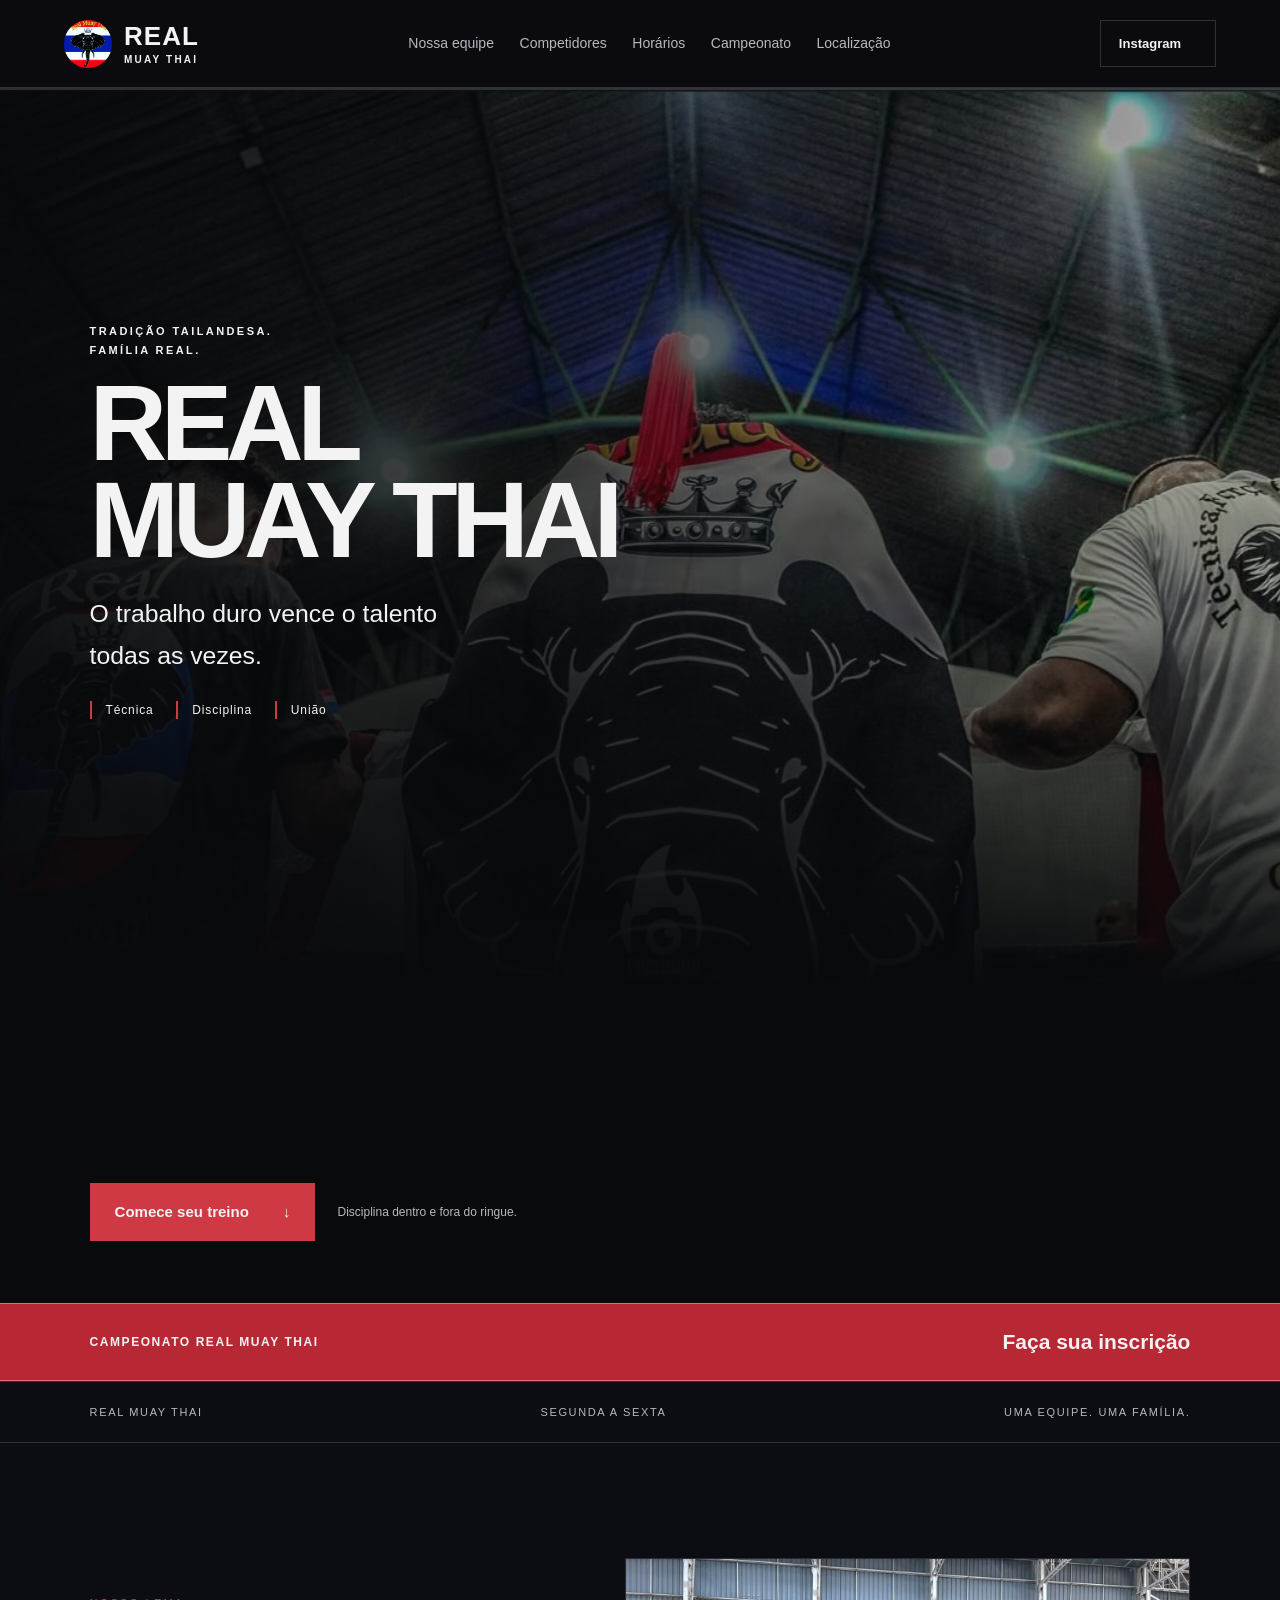
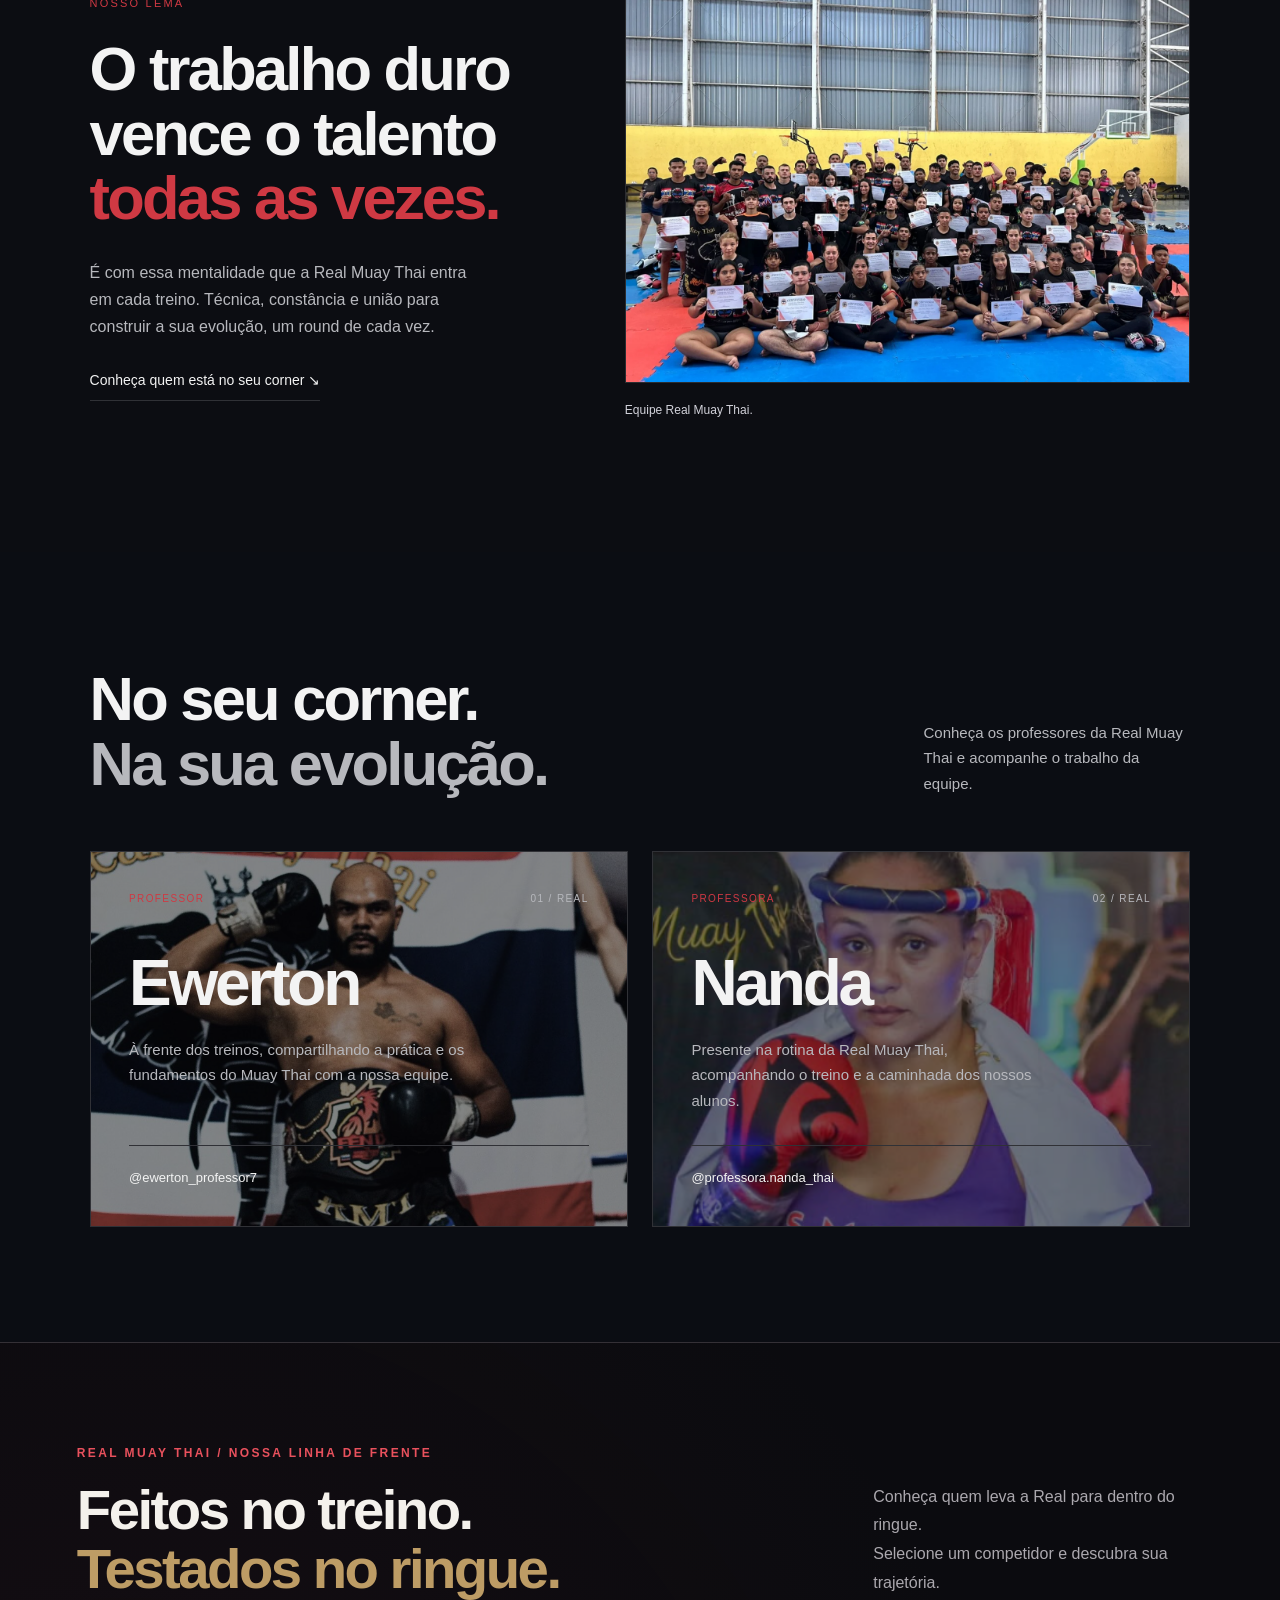
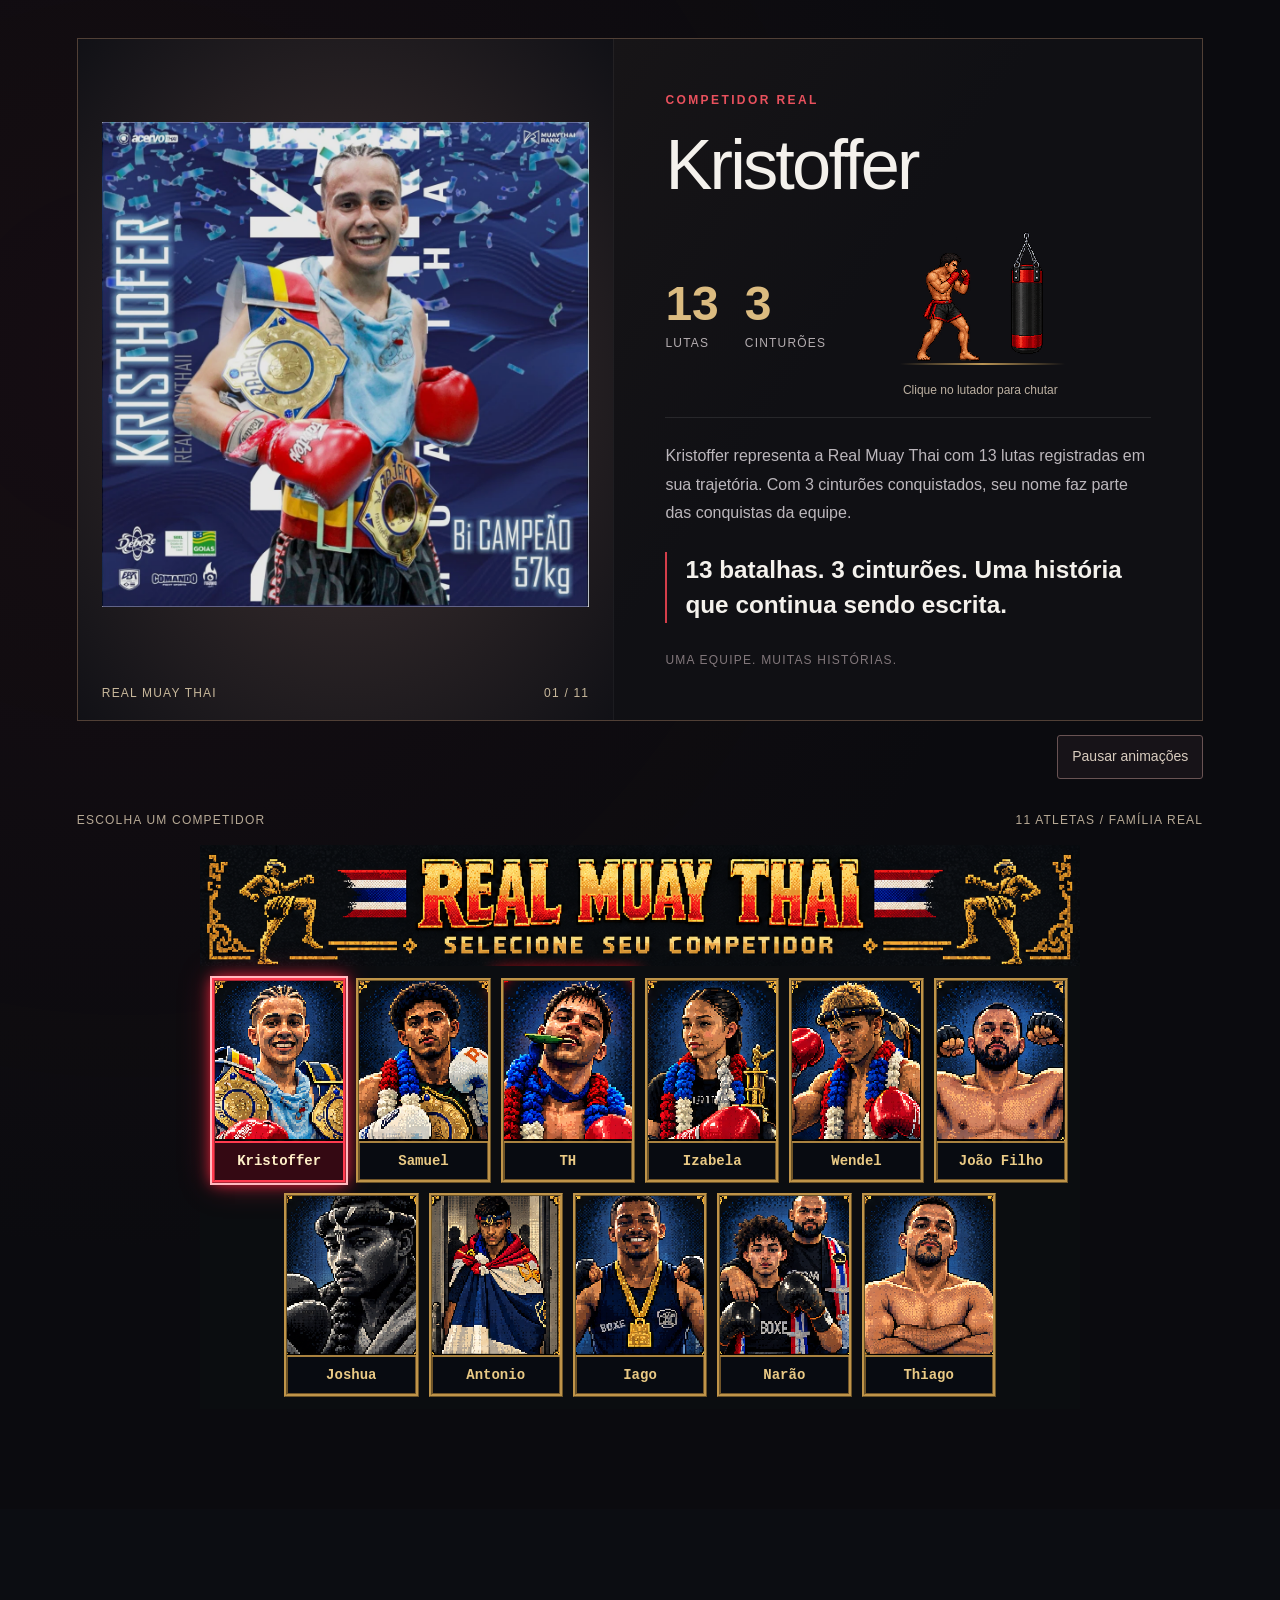
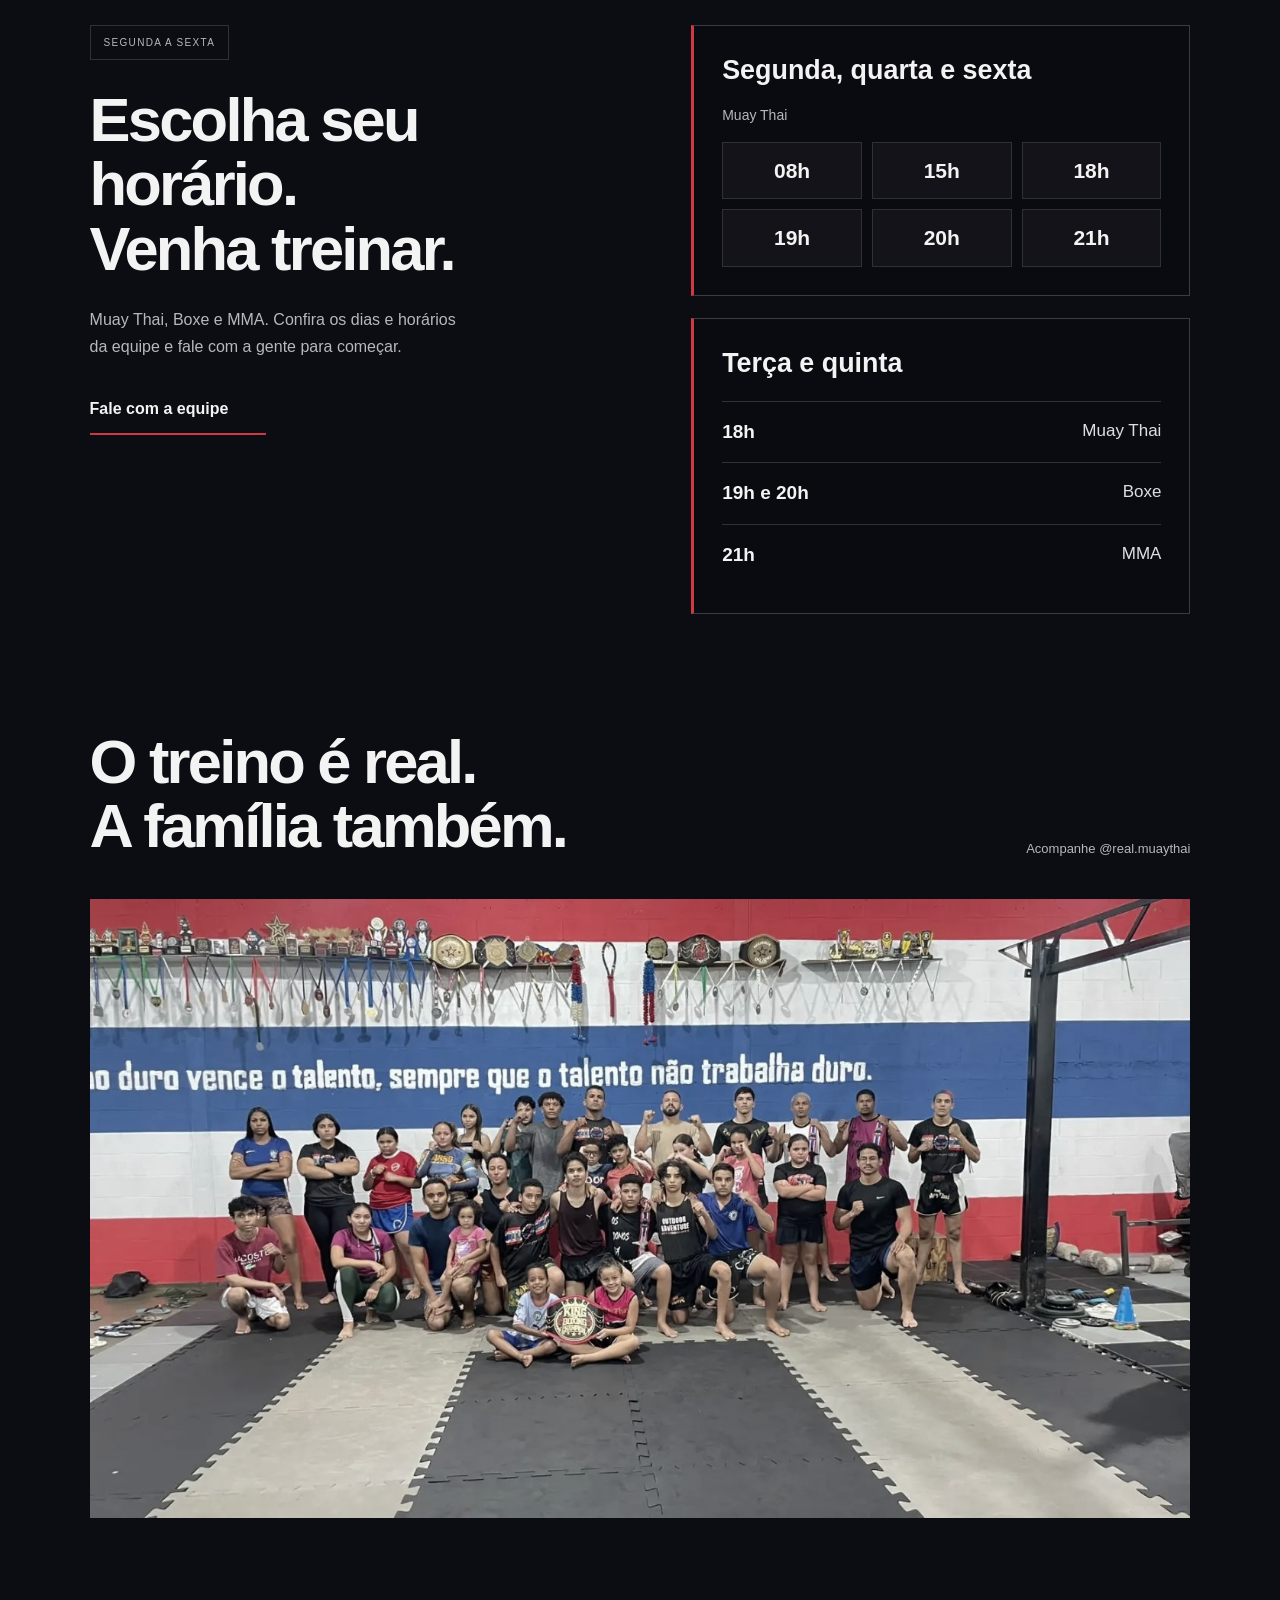
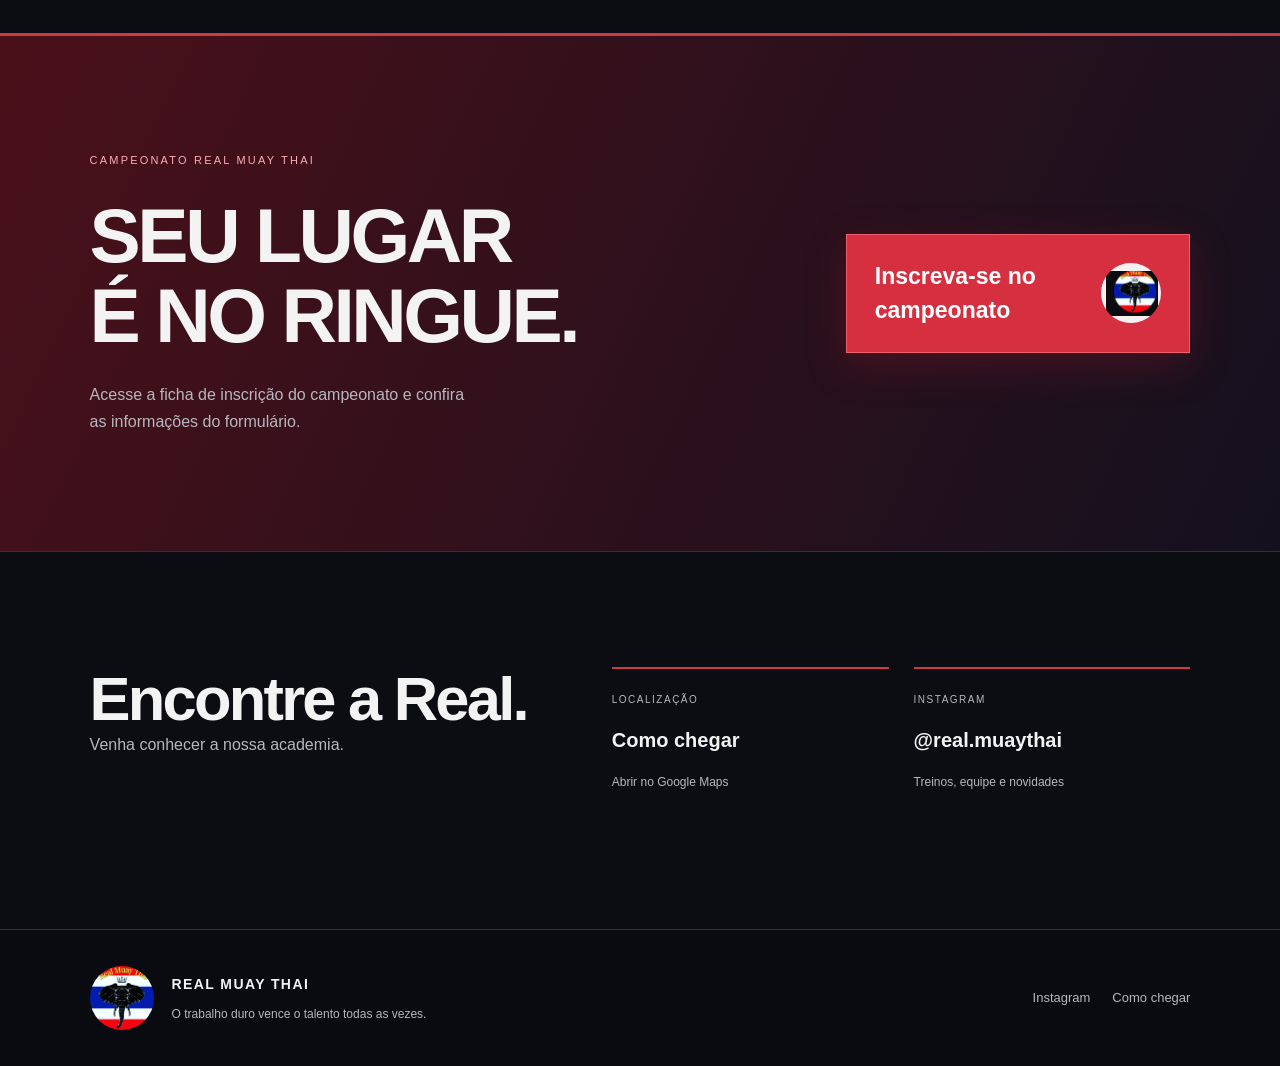
==== commit 1db0d46c: "Add Real Muay Thai favicon for search" ====
--- a/index.html
+++ b/index.html
@@ -1,4 +1,4 @@
-<!DOCTYPE html><html lang="pt-BR" data-theme="default-dark" style="color-scheme:dark"><head><meta charSet="utf-8"/><meta name="viewport" content="width=device-width, initial-scale=1"/><link rel="preload" as="image" href="/assets/real/logo.jpg"/><link rel="stylesheet" href="/assets/styles-CW3db4zx.css" data-precedence="default"/><link rel="stylesheet" href="/assets/routes-CNXtvISG.css" data-precedence="default"/><title>Real Muay Thai - GO | Treinos de Muay Thai, Boxe e MMA</title><meta name="description" content="Conheça a Real Muay Thai em Goiás: treinos de Muay Thai, Boxe e MMA com Ewerton e Nanda. Confira horários, competidores e como chegar à academia."/><meta name="author" content="Real Muay Thai"/><meta property="og:title" content="Real Muay Thai - GO | Treinos de Muay Thai, Boxe e MMA"/><meta property="og:description" content="Conheça a Real Muay Thai em Goiás: treinos de Muay Thai, Boxe e MMA com Ewerton e Nanda. Confira horários, competidores e como chegar à academia."/><meta property="og:type" content="website"/><meta name="twitter:card" content="summary_large_image"/><meta name="theme-color" content="#090a0c"/><meta property="og:image" content="https://realmuaythai.github.io/assets/real/hero-final.jpg"/><meta name="twitter:image" content="https://realmuaythai.github.io/assets/real/hero-final.jpg"/><link rel="canonical" href="https://realmuaythai.github.io/"/><link rel="apple-touch-icon" href="/assets/real/apple-touch-icon.png"/><link rel="manifest" href="/site.webmanifest"/><link rel="icon" href="/assets/real/favicon.ico"/><link rel="stylesheet" href="/assets/competidores-v3.css"/><link rel="stylesheet" href="/assets/competidores-v7.css"/><meta name="robots" content="index, follow, max-image-preview:large"/>
+<!DOCTYPE html><html lang="pt-BR" data-theme="default-dark" style="color-scheme:dark"><head><meta charSet="utf-8"/><meta name="viewport" content="width=device-width, initial-scale=1"/><link rel="preload" as="image" href="/assets/real/logo.jpg"/><link rel="stylesheet" href="/assets/styles-CW3db4zx.css" data-precedence="default"/><link rel="stylesheet" href="/assets/routes-CNXtvISG.css" data-precedence="default"/><title>Real Muay Thai - GO | Treinos de Muay Thai, Boxe e MMA</title><meta name="description" content="Conheça a Real Muay Thai em Goiás: treinos de Muay Thai, Boxe e MMA com Ewerton e Nanda. Confira horários, competidores e como chegar à academia."/><meta name="author" content="Real Muay Thai"/><meta property="og:title" content="Real Muay Thai - GO | Treinos de Muay Thai, Boxe e MMA"/><meta property="og:description" content="Conheça a Real Muay Thai em Goiás: treinos de Muay Thai, Boxe e MMA com Ewerton e Nanda. Confira horários, competidores e como chegar à academia."/><meta property="og:type" content="website"/><meta name="twitter:card" content="summary_large_image"/><meta name="theme-color" content="#090a0c"/><meta property="og:image" content="https://realmuaythai.github.io/assets/real/hero-final.jpg"/><meta name="twitter:image" content="https://realmuaythai.github.io/assets/real/hero-final.jpg"/><link rel="canonical" href="https://realmuaythai.github.io/"/><link rel="apple-touch-icon" href="/assets/real/apple-touch-icon.png"/><link rel="manifest" href="/site.webmanifest"/><link rel="icon" type="image/png" sizes="192x192" href="/favicon.png"/><link rel="shortcut icon" href="/favicon.ico"/><link rel="stylesheet" href="/assets/competidores-v3.css"/><link rel="stylesheet" href="/assets/competidores-v7.css"/><meta name="robots" content="index, follow, max-image-preview:large"/>
 <meta name="google-site-verification" content="vqZ48D3M3UneIHcjoUYlQ-W9NPiIyU4v1lCqBLqDey8"/>
 <meta property="og:url" content="https://realmuaythai.github.io/"/>
 <meta property="og:site_name" content="Real Muay Thai"/>
--- a/assets/competidores-v7.css
+++ b/assets/competidores-v7.css
@@ -42,3 +42,12 @@
   .fighter-choice:hover { transform: none; }
   .fighter-arena[data-action='kick'] .training-fighter, .fighter-arena[data-action='kick'] .training-bag { animation: none; }
 }
+
+/* Keep the championship call-to-action intact while replacing its arrow with the supplied elephant logo. */
+.championship-register > span:last-child {
+  background-image: url('/assets/real/elephant-logo-championship.png');
+  background-position: center;
+  background-repeat: no-repeat;
+  background-size: 86% auto;
+}
+.championship-register:hover > span:last-child { transform: none; }
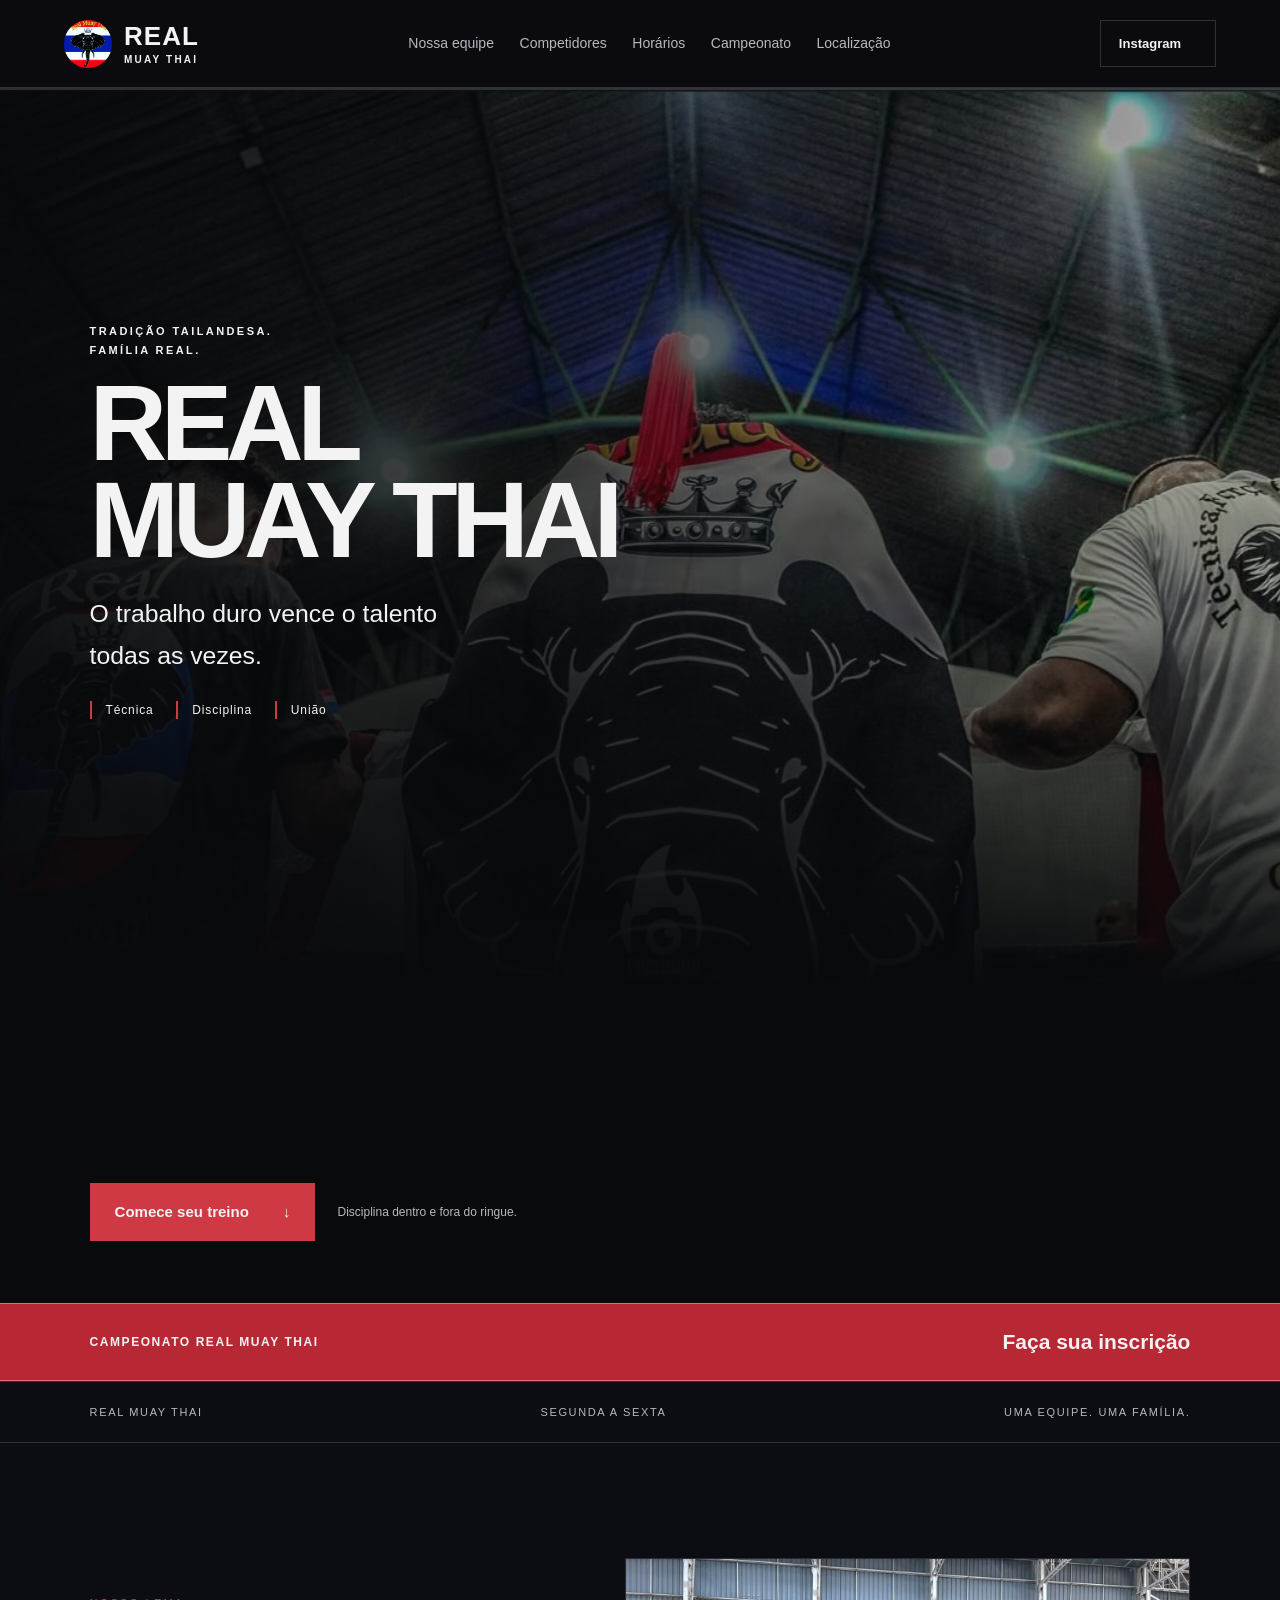
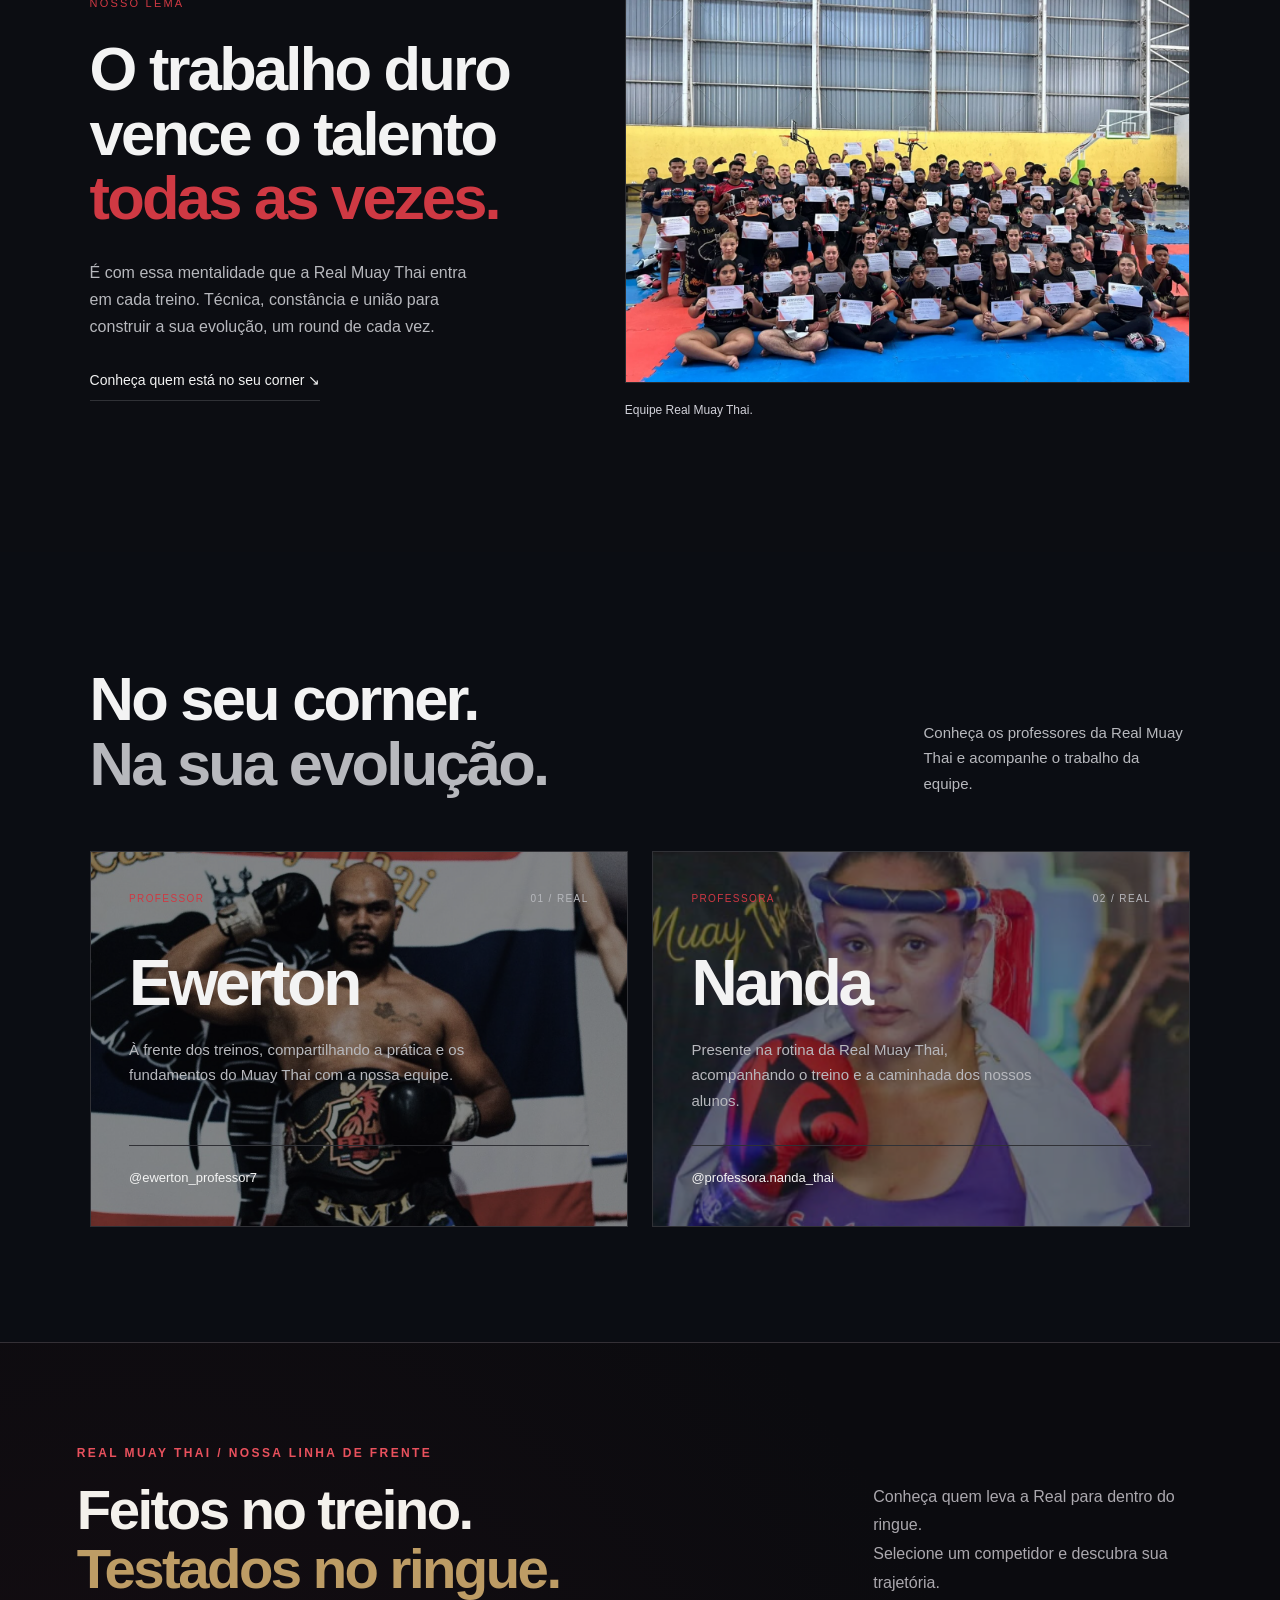
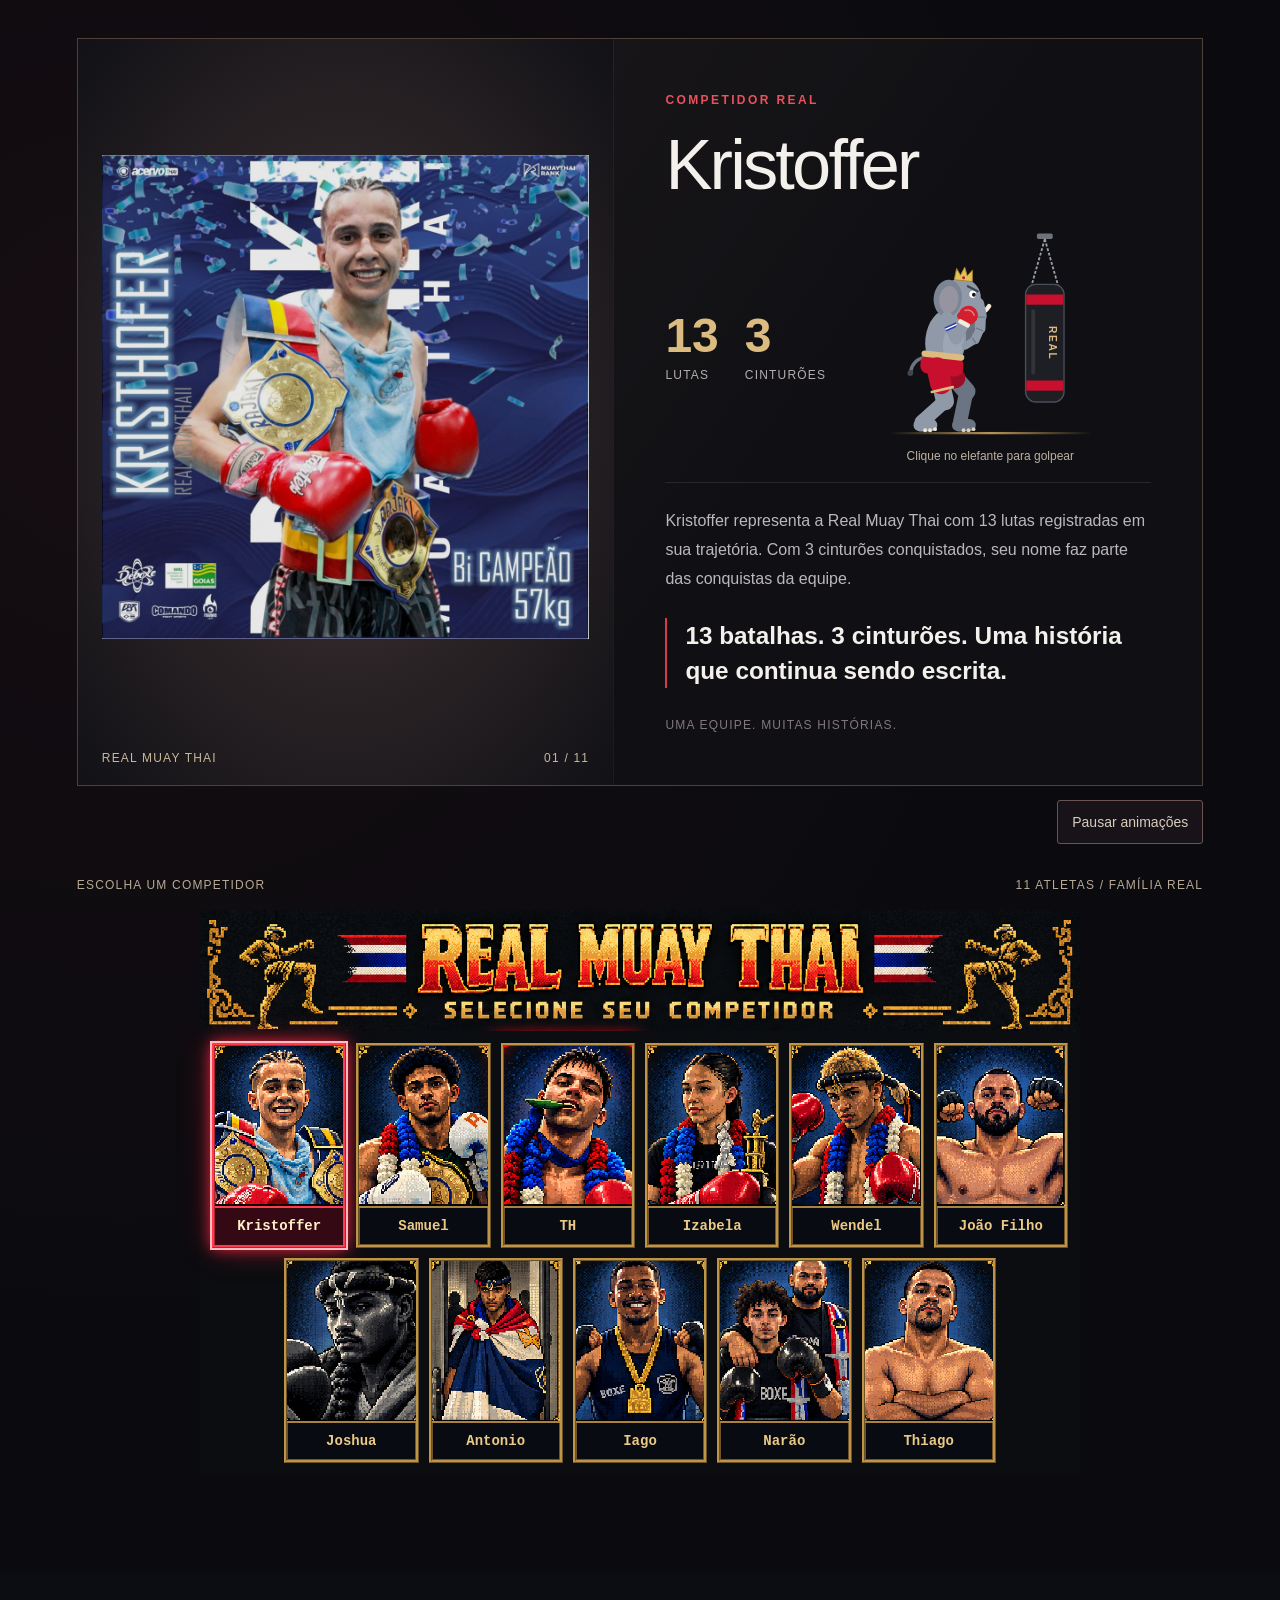
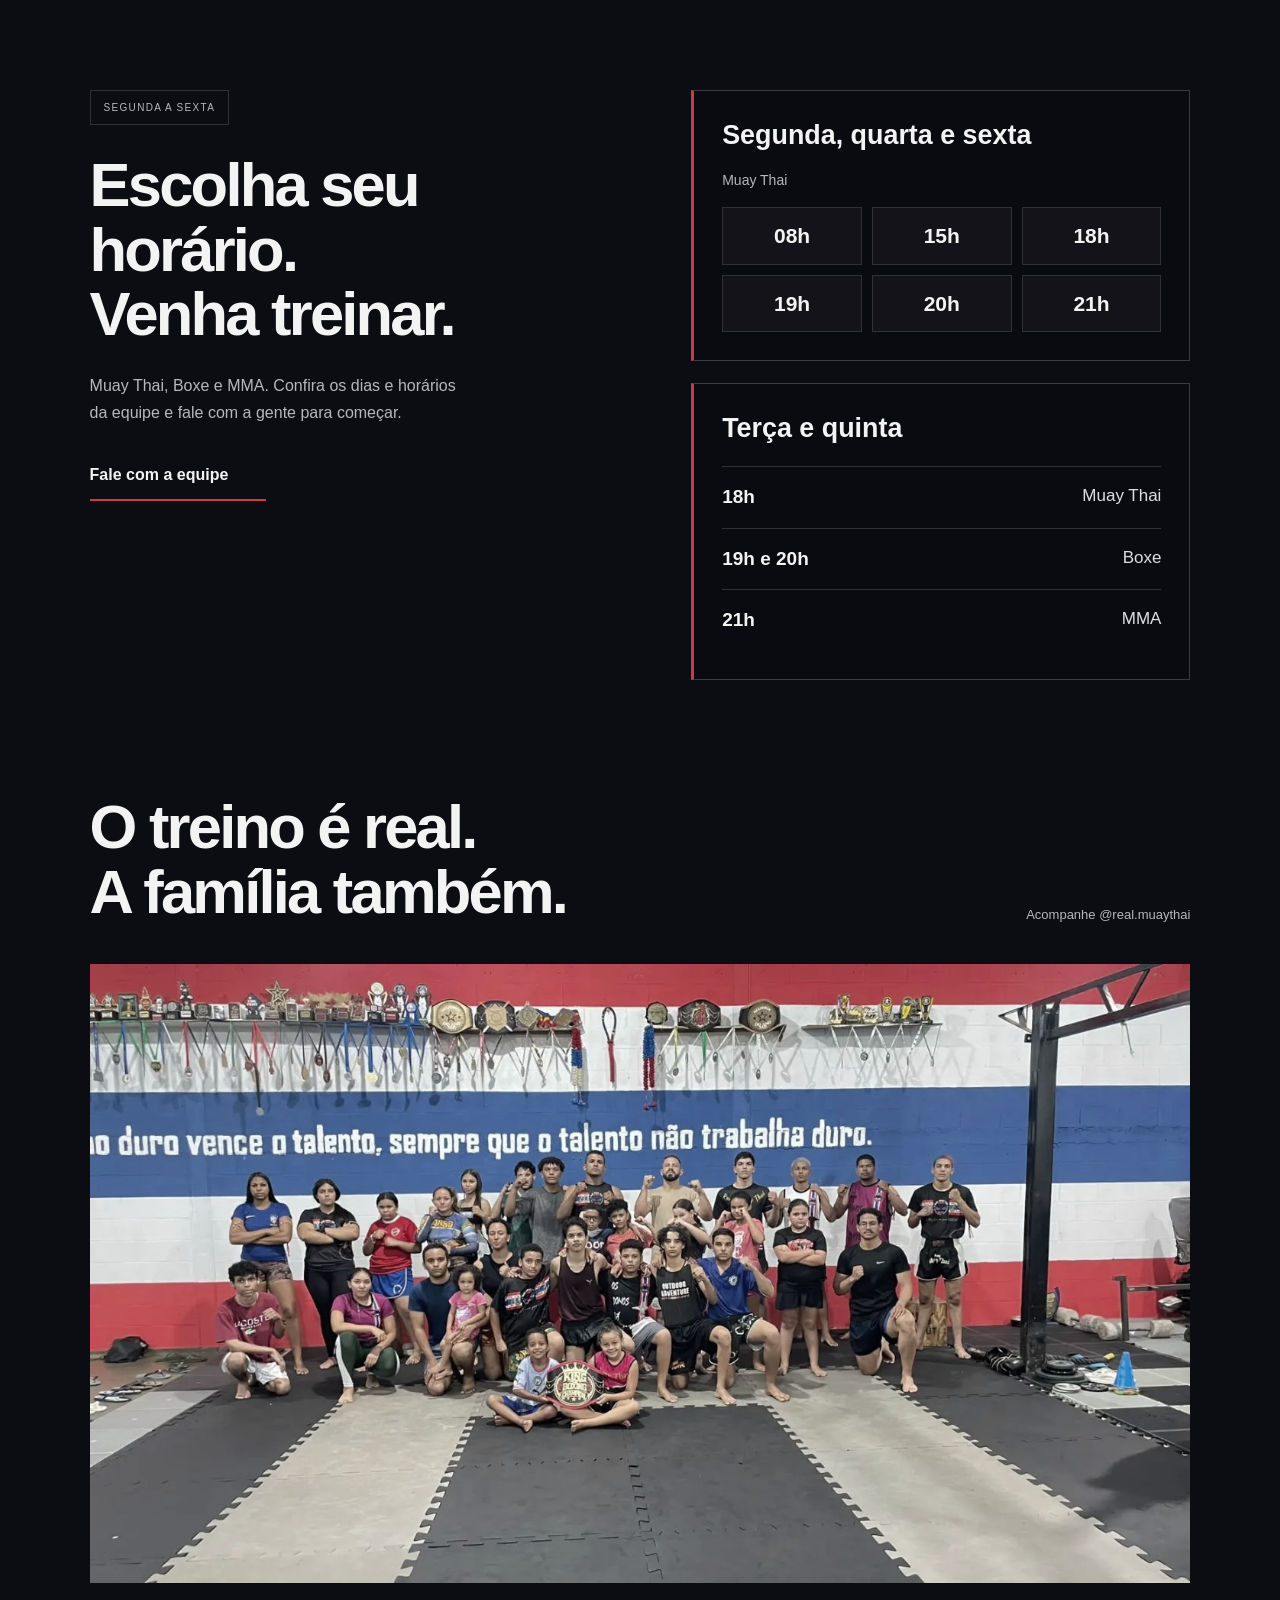
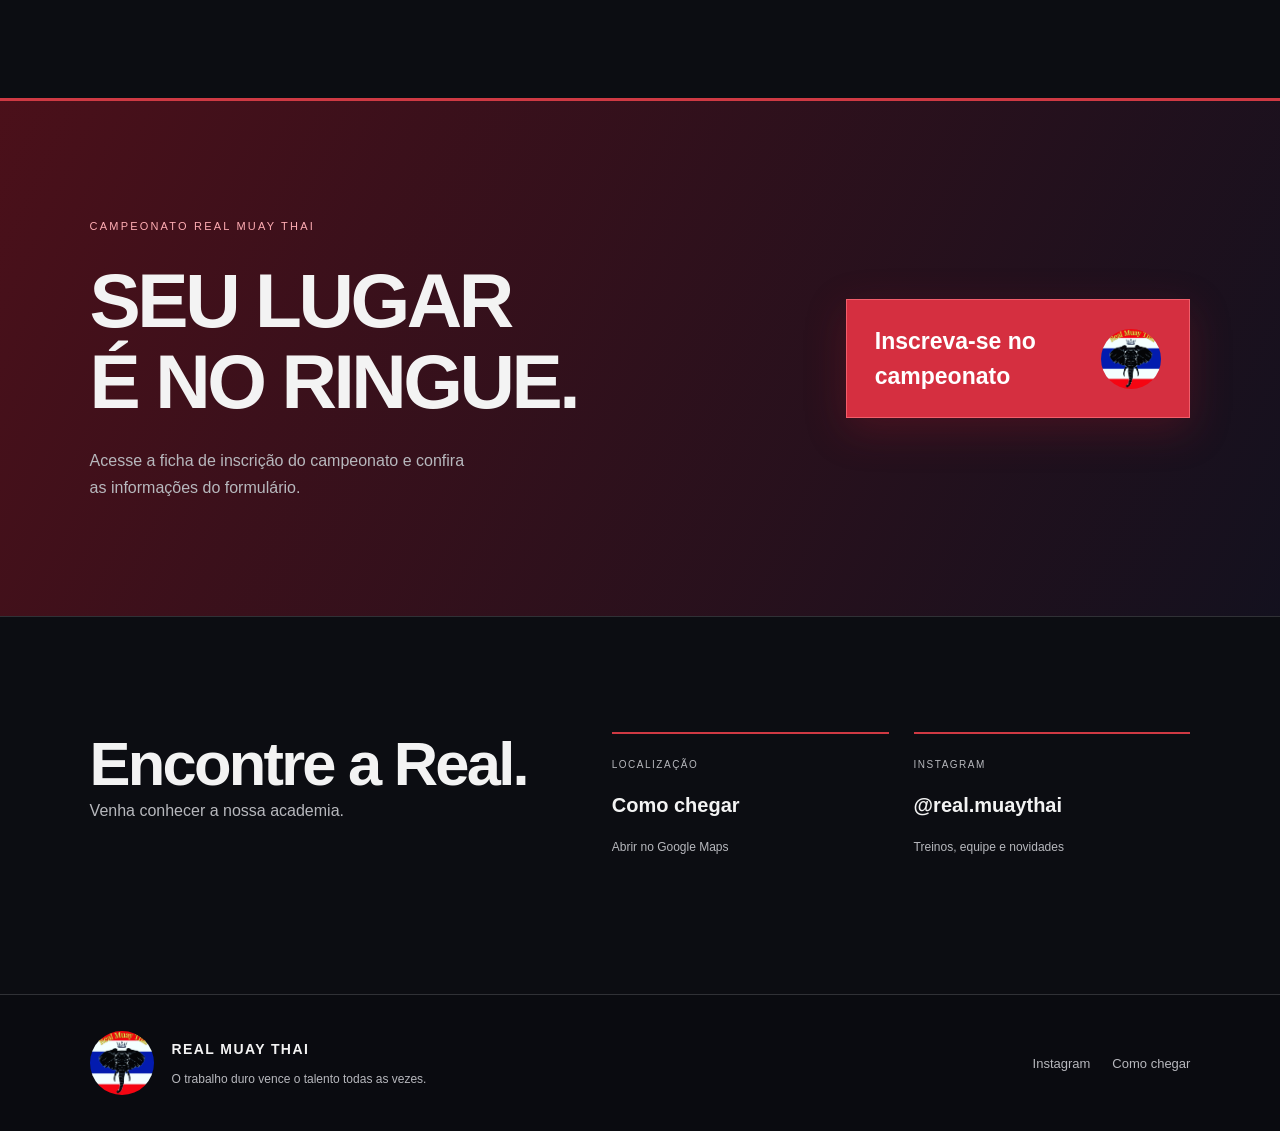
==== commit 7f8d35e7: "Turn training fighter into an elephant with seven animated strikes Replace the pixel-sprite fighter " ====
--- a/index.html
+++ b/index.html
@@ -1,4 +1,4 @@
-<!DOCTYPE html><html lang="pt-BR" data-theme="default-dark" style="color-scheme:dark"><head><meta charSet="utf-8"/><meta name="viewport" content="width=device-width, initial-scale=1"/><link rel="preload" as="image" href="/assets/real/logo.jpg"/><link rel="stylesheet" href="/assets/styles-CW3db4zx.css" data-precedence="default"/><link rel="stylesheet" href="/assets/routes-CNXtvISG.css" data-precedence="default"/><title>Real Muay Thai - GO | Treinos de Muay Thai, Boxe e MMA</title><meta name="description" content="Conheça a Real Muay Thai em Goiás: treinos de Muay Thai, Boxe e MMA com Ewerton e Nanda. Confira horários, competidores e como chegar à academia."/><meta name="author" content="Real Muay Thai"/><meta property="og:title" content="Real Muay Thai - GO | Treinos de Muay Thai, Boxe e MMA"/><meta property="og:description" content="Conheça a Real Muay Thai em Goiás: treinos de Muay Thai, Boxe e MMA com Ewerton e Nanda. Confira horários, competidores e como chegar à academia."/><meta property="og:type" content="website"/><meta name="twitter:card" content="summary_large_image"/><meta name="theme-color" content="#090a0c"/><meta property="og:image" content="https://realmuaythai.github.io/assets/real/hero-final.jpg"/><meta name="twitter:image" content="https://realmuaythai.github.io/assets/real/hero-final.jpg"/><link rel="canonical" href="https://realmuaythai.github.io/"/><link rel="apple-touch-icon" href="/assets/real/apple-touch-icon.png"/><link rel="manifest" href="/site.webmanifest"/><link rel="icon" type="image/png" sizes="192x192" href="/favicon.png"/><link rel="shortcut icon" href="/favicon.ico"/><link rel="stylesheet" href="/assets/competidores-v3.css"/><link rel="stylesheet" href="/assets/competidores-v7.css"/><meta name="robots" content="index, follow, max-image-preview:large"/>
+<!DOCTYPE html><html lang="pt-BR" data-theme="default-dark" style="color-scheme:dark"><head><meta charSet="utf-8"/><meta name="viewport" content="width=device-width, initial-scale=1"/><link rel="preload" as="image" href="/assets/real/logo.jpg"/><link rel="stylesheet" href="/assets/styles-CW3db4zx.css" data-precedence="default"/><link rel="stylesheet" href="/assets/routes-CNXtvISG.css" data-precedence="default"/><title>Real Muay Thai - GO | Treinos de Muay Thai, Boxe e MMA</title><meta name="description" content="Conheça a Real Muay Thai em Goiás: treinos de Muay Thai, Boxe e MMA com Ewerton e Nanda. Confira horários, competidores e como chegar à academia."/><meta name="author" content="Real Muay Thai"/><meta property="og:title" content="Real Muay Thai - GO | Treinos de Muay Thai, Boxe e MMA"/><meta property="og:description" content="Conheça a Real Muay Thai em Goiás: treinos de Muay Thai, Boxe e MMA com Ewerton e Nanda. Confira horários, competidores e como chegar à academia."/><meta property="og:type" content="website"/><meta name="twitter:card" content="summary_large_image"/><meta name="theme-color" content="#090a0c"/><meta property="og:image" content="https://realmuaythai.github.io/assets/real/hero-final.jpg"/><meta name="twitter:image" content="https://realmuaythai.github.io/assets/real/hero-final.jpg"/><link rel="canonical" href="https://realmuaythai.github.io/"/><link rel="apple-touch-icon" href="/assets/real/apple-touch-icon.png"/><link rel="manifest" href="/site.webmanifest"/><link rel="icon" type="image/png" sizes="192x192" href="/favicon.png"/><link rel="shortcut icon" href="/favicon.ico"/><link rel="stylesheet" href="/assets/competidores-v3.css"/><link rel="stylesheet" href="/assets/competidores-v8.css"/><meta name="robots" content="index, follow, max-image-preview:large"/>
 <meta name="google-site-verification" content="vqZ48D3M3UneIHcjoUYlQ-W9NPiIyU4v1lCqBLqDey8"/>
 <meta property="og:url" content="https://realmuaythai.github.io/"/>
 <meta property="og:site_name" content="Real Muay Thai"/>
@@ -9,8 +9,8 @@
 <script type="application/ld+json">{"@context":"https://schema.org","@type":"SportsOrganization","@id":"https://realmuaythai.github.io/#organization","name":"Real Muay Thai","url":"https://realmuaythai.github.io/","logo":"https://realmuaythai.github.io/assets/real/logo.jpg","image":"https://realmuaythai.github.io/assets/real/hero-final.jpg","sport":["Muay Thai","Boxe","MMA"],"sameAs":["https://www.instagram.com/real.muaythai/"]}</script></head><body class="bg-q-background-primary text-q-text-primary"><!--$--><main class="real-site"><a class="skip-link" href="#equipe">Pular para o conteúdo</a><nav class="real-nav" aria-label="Navegação principal"><a href="#inicio" class="real-wordmark"><img src="/assets/real/logo.jpg" alt="" width="48" height="48"/><span>REAL<small>MUAY THAI</small></span></a><div class="real-nav-links"><a href="#equipe">Nossa equipe</a><a href="#competidores">Competidores</a><a href="#treinos">Horários</a><a href="#campeonato">Campeonato</a><a href="#contato">Localização</a></div><a class="nav-register" href="https://www.instagram.com/real.muaythai/" target="_blank" rel="noopener noreferrer">Instagram <span aria-hidden="true"> </span></a></nav><section id="inicio" class="real-journey" aria-label="Real Muay Thai"><section class="scroll-scrub" style="--ss-accent:#cf3943;--ss-bg:#090a0c;--ss-ink:#f3f3f3;--ss-muted:#d8d9d2"><div class="scroll-scrub__stage"><div aria-hidden="true" class="scroll-scrub__media"><figure class="scroll-scrub__layer scroll-scrub__layer--scene" data-scroll-scrub-layer="" style="--ss-mobile-position:50% 50%;--ss-object-position:50% 50%"><picture class="scroll-scrub__picture"><source media="(hover: none) and (pointer: coarse), (max-width: 860px)" srcSet="/assets/real/hero-final.jpg"/><img alt="" class="scroll-scrub__poster" decoding="async" fetchPriority="high" loading="eager" src="/assets/real/hero-final.jpg"/></picture></figure></div><div aria-hidden="true" class="scroll-scrub__progress"><span></span></div><nav aria-label="Scroll chapters" class="scroll-scrub__route"><button aria-current="step" class="scroll-scrub__route-button" type="button"><span>Início</span></button></nav></div><div class="scroll-scrub__story"><article class="scroll-scrub__chapter" data-align="left" data-scroll-scrub-band="" id="real-muay-thai" style="min-height:135dvh"><div class="scroll-scrub__chapter-pin"><div class="scroll-scrub__copy"><p class="scroll-scrub__kicker">Tradição tailandesa. Família Real.</p><h1 class="scroll-scrub__title">Real Muay Thai</h1><p class="scroll-scrub__body">O trabalho duro vence o talento todas as vezes.</p><ul class="scroll-scrub__tags"><li>Técnica</li><li>Disciplina</li><li>União</li></ul></div></div></article></div></section><div class="journey-cta"><a class="hero-register" href="#treinos">Comece seu treino <span aria-hidden="true">↓</span></a><span>Disciplina dentro e fora do ringue.</span></div></section><a class="championship-banner" href="https://docs.google.com/forms/d/e/1FAIpQLSdCJNuKHxTYtqW0fWoz6Tfug3bvep1CGuL5wG03dS7vSq0MAg/viewform?pli=1" target="_blank" rel="noopener noreferrer"><span>CAMPEONATO REAL MUAY THAI</span><strong>Faça sua inscrição</strong></a><div class="identity-strip"><span>REAL MUAY THAI</span><span>SEGUNDA A SEXTA</span><span>UMA EQUIPE. UMA FAMÍLIA.</span></div><section class="school-section" aria-labelledby="escola-title"><div class="school-copy"><p class="section-kicker">Nosso lema</p><h2 id="escola-title">O trabalho duro<br/>vence o talento<br/><em>todas as vezes.</em></h2><p>É com essa mentalidade que a Real Muay Thai entra em cada treino. Técnica, constância e união para construir a sua evolução, um round de cada vez.</p><a class="team-link" href="#equipe">Conheça quem está no seu corner ↘</a></div><figure class="family-photo"><img src="/assets/real/graduacao.webp" width="1440" height="1080" alt="Equipe Real Muay Thai reunida com os certificados na graduação de 30 de novembro de 2025" loading="lazy"/><figcaption><span>Equipe Real Muay Thai.</span><a href="https://www.instagram.com/p/DRuPqGUgF0c/" target="_blank" rel="noopener noreferrer" aria-label="Ver foto da equipe no Instagram"> </a></figcaption></figure></section><section id="equipe" class="team-section" aria-labelledby="team-title"><header><h2 id="team-title">No seu corner.<br/><span>Na sua evolução.</span></h2><p>Conheça os professores da Real Muay Thai e acompanhe o trabalho da equipe.</p></header><div class="team-grid"><article class="coach"><div class="coach-top"><span>PROFESSOR</span><span aria-hidden="true">01 / REAL</span></div><h3>Ewerton</h3><p>À frente dos treinos, compartilhando a prática e os fundamentos do Muay Thai com a nossa equipe.</p><a href="https://www.instagram.com/ewerton_professor7/" target="_blank" rel="noopener noreferrer">@ewerton_professor7 <span aria-hidden="true"> </span></a></article><article class="coach"><div class="coach-top"><span>PROFESSORA</span><span aria-hidden="true">02 / REAL</span></div><h3>Nanda</h3><p>Presente na rotina da Real Muay Thai, acompanhando o treino e a caminhada dos nossos alunos.</p><a href="https://www.instagram.com/professora.nanda_thai/" target="_blank" rel="noopener noreferrer">@professora.nanda_thai <span aria-hidden="true"> </span></a></article></div></section><section id="competidores" class="fighters" aria-labelledby="fighters-title">
 <header class="fighters-heading"><div><p class="fighters-eyebrow">REAL MUAY THAI / NOSSA LINHA DE FRENTE</p><h2 id="fighters-title">Feitos no treino.<br><em>Testados no ringue.</em></h2></div><p>Conheça quem leva a Real para dentro do ringue.<br>Selecione um competidor e descubra sua trajetória.</p></header>
 <div class="fighter-stage"><figure class="fighter-portrait"><img id="fighter-photo" src="/assets/competidores/01.webp" alt="Kristoffer" loading="lazy"/><figcaption>REAL MUAY THAI <span id="fighter-index">01 / 11</span></figcaption></figure>
-<div class="fighter-info" aria-live="polite" aria-atomic="true"><p class="fighters-eyebrow">COMPETIDOR REAL</p><h3 id="fighter-name">Kristoffer</h3><div class="fighter-performance"><div class="fighter-stats"><div><strong id="fighter-fights">13</strong><span id="fighter-fights-label">LUTAS</span></div><div id="fighter-belts-stat"><strong id="fighter-belts">3</strong><span id="fighter-belts-label">CINTURÕES</span></div></div><div class="fighter-training"><div class="fighter-arena" data-action="punch"><button type="button" class="fighter-training-button" aria-label="Lutador: clique para chutar" aria-describedby="fighter-training-hint"><span class="training-fighter" aria-hidden="true"></span></button><span class="training-bag" aria-hidden="true"></span></div><p class="fighter-training-hint" id="fighter-training-hint">Clique no lutador para chutar</p></div></div><p id="fighter-description">Kristoffer representa a Real Muay Thai com 13 lutas registradas em sua trajetória. Com 3 cinturões conquistados, seu nome faz parte das conquistas da equipe.</p><blockquote id="fighter-quote">13 batalhas. 3 cinturões. Uma história que continua sendo escrita.</blockquote><span class="fighter-team">UMA EQUIPE. MUITAS HISTÓRIAS.</span></div></div>
-<div class="fighter-motion-controls"><button type="button" class="fighter-motion-toggle" aria-pressed="false">Pausar animações</button></div><div class="fighter-roster-heading"><span>ESCOLHA UM COMPETIDOR</span><span>11 ATLETAS / FAMÍLIA REAL</span></div><div class="arcade-title" role="img" aria-label="Real Muay Thai — selecione seu competidor"></div><div class="fighter-roster" role="group" aria-label="Selecionar competidor"><button type="button" class="fighter-choice" aria-pressed="true" data-fighter="0" aria-label="Selecionar Kristoffer"><span class="arcade-avatar" aria-hidden="true" style="background-size:698.18182% 377.85978%;background-position:1.97568% 30.94290%"></span><span>Kristoffer</span></button><button type="button" class="fighter-choice" aria-pressed="false" data-fighter="1" aria-label="Selecionar Samuel"><span class="arcade-avatar" aria-hidden="true" style="background-size:698.18182% 377.85978%;background-position:21.04863% 30.94290%"></span><span>Samuel</span></button><button type="button" class="fighter-choice" aria-pressed="false" data-fighter="2" aria-label="Selecionar TH"><span class="arcade-avatar" aria-hidden="true" style="background-size:745.63107% 393.84615%;background-position:40.30075% 31.93717%"></span><span>TH</span></button><button type="button" class="fighter-choice" aria-pressed="false" data-fighter="3" aria-label="Selecionar Izabela"><span class="arcade-avatar" aria-hidden="true" style="background-size:698.18182% 377.85978%;background-position:59.72644% 30.94290%"></span><span>Izabela</span></button><button type="button" class="fighter-choice" aria-pressed="false" data-fighter="4" aria-label="Selecionar Wendel"><span class="arcade-avatar" aria-hidden="true" style="background-size:698.18182% 377.85978%;background-position:78.87538% 30.94290%"></span><span>Wendel</span></button><button type="button" class="fighter-choice" aria-pressed="false" data-fighter="5" aria-label="Selecionar João Filho"><span class="arcade-avatar" aria-hidden="true" style="background-size:698.18182% 377.85978%;background-position:98.32827% 30.94290%"></span><span>João Filho</span></button><button type="button" class="fighter-choice" aria-pressed="false" data-fighter="6" aria-label="Selecionar Joshua"><span class="arcade-avatar" aria-hidden="true" style="background-size:695.02262% 373.72263%;background-position:12.09125% 78.66667%"></span><span>Joshua</span></button><button type="button" class="fighter-choice" aria-pressed="false" data-fighter="7" aria-label="Selecionar Antonio"><span class="arcade-avatar" aria-hidden="true" style="background-size:695.02262% 373.72263%;background-position:31.48289% 78.66667%"></span><span>Antonio</span></button><button type="button" class="fighter-choice" aria-pressed="false" data-fighter="8" aria-label="Selecionar Iago"><span class="arcade-avatar" aria-hidden="true" style="background-size:727.96209% 373.72263%;background-position:50.18868% 78.66667%"></span><span>Iago</span></button><button type="button" class="fighter-choice" aria-pressed="false" data-fighter="9" aria-label="Selecionar Narão"><span class="arcade-avatar" aria-hidden="true" style="background-size:721.12676% 373.72263%;background-position:68.63190% 78.66667%"></span><span>Narão</span></button><button type="button" class="fighter-choice" aria-pressed="false" data-fighter="10" aria-label="Selecionar Thiago"><span class="arcade-avatar" aria-hidden="true" style="background-size:691.89189% 373.72263%;background-position:87.97565% 78.66667%"></span><span>Thiago</span></button></div><noscript>Ative o JavaScript para alternar entre os perfis dos competidores.</noscript></section><section id="treinos" class="training-section" aria-labelledby="training-title"><div><span class="schedule">SEGUNDA A SEXTA</span><h2 id="training-title">Escolha seu horário.<br/>Venha treinar.</h2><p>Muay Thai, Boxe e MMA. Confira os dias e horários da equipe e fale com a gente para começar.</p><a class="training-contact" href="https://www.instagram.com/real.muaythai/" target="_blank" rel="noopener noreferrer">Fale com a equipe <span aria-hidden="true"> </span></a></div><div class="timetable"><article class="schedule-card"><h3>Segunda, quarta e sexta</h3><p class="schedule-modality">Muay Thai</p><div class="time-chips" aria-label="Horários de Muay Thai na segunda, quarta e sexta"><span>08h</span><span>15h</span><span>18h</span><span>19h</span><span>20h</span><span>21h</span></div></article><article class="schedule-card"><h3>Terça e quinta</h3><dl class="schedule-rows"><div><dt>18h</dt><dd>Muay Thai</dd></div><div><dt>19h e 20h</dt><dd>Boxe</dd></div><div><dt>21h</dt><dd>MMA</dd></div></dl></article></div></section><section class="community-section" aria-labelledby="community-title"><div class="community-heading"><h2 id="community-title">O treino é real.<br/>A família também.</h2><a href="https://www.instagram.com/real.muaythai/" target="_blank" rel="noopener noreferrer">Acompanhe @real.muaythai  </a></div><a class="training-photo" href="https://www.instagram.com/real.muaythai/p/DdSl0HAnJc1/" target="_blank" rel="noopener noreferrer"><img src="/assets/real/training.jpg" width="1440" height="810" alt="Equipe Real Muay Thai reunida na academia" loading="lazy"/></a></section><section id="campeonato" class="championship-section" aria-labelledby="championship-title"><div><p class="section-kicker">Campeonato Real Muay Thai</p><h2 id="championship-title">Seu lugar<br/>é no ringue.</h2><p>Acesse a ficha de inscrição do campeonato e confira as informações do formulário.</p></div><a class="championship-register" href="https://docs.google.com/forms/d/e/1FAIpQLSdCJNuKHxTYtqW0fWoz6Tfug3bvep1CGuL5wG03dS7vSq0MAg/viewform?pli=1" target="_blank" rel="noopener noreferrer"><span>Inscreva-se no campeonato</span><span aria-hidden="true"> </span></a></section><section id="contato" class="contact-section" aria-labelledby="contact-title"><div><h2 id="contact-title">Encontre a Real.</h2><p>Venha conhecer a nossa academia.</p></div><div class="contact-links"><a href="https://maps.app.goo.gl/8tR5z6i1eGDaxAyk9" target="_blank" rel="noopener noreferrer"><span>LOCALIZAÇÃO</span><strong>Como chegar  </strong><small>Abrir no Google Maps</small></a><a href="https://www.instagram.com/real.muaythai/" target="_blank" rel="noopener noreferrer"><span>INSTAGRAM</span><strong>@real.muaythai  </strong><small>Treinos, equipe e novidades</small></a></div></section><footer><div class="footer-brand"><img src="/assets/real/logo.jpg" alt="Logo oficial Real Muay Thai com elefante coroado" width="64" height="64"/><div><strong>REAL MUAY THAI</strong><p>O trabalho duro vence o talento todas as vezes.</p></div></div><div class="footer-links"><a href="https://www.instagram.com/real.muaythai/" target="_blank" rel="noopener noreferrer">Instagram  </a><a href="https://maps.app.goo.gl/8tR5z6i1eGDaxAyk9" target="_blank" rel="noopener noreferrer">Como chegar  </a></div></footer></main><!--/$--><link rel="stylesheet" href="https://fonts.googleapis.com/css2?family=Space+Grotesk:wght@700&display=swap"><script src="/assets/competidores-v7.js" defer></script></body></html>
+<div class="fighter-info" aria-live="polite" aria-atomic="true"><p class="fighters-eyebrow">COMPETIDOR REAL</p><h3 id="fighter-name">Kristoffer</h3><div class="fighter-performance"><div class="fighter-stats"><div><strong id="fighter-fights">13</strong><span id="fighter-fights-label">LUTAS</span></div><div id="fighter-belts-stat"><strong id="fighter-belts">3</strong><span id="fighter-belts-label">CINTURÕES</span></div></div><div class="fighter-training"><div class="fighter-arena"><button type="button" class="fighter-training-button" aria-label="Elefante lutador: clique para golpear o saco" aria-describedby="fighter-training-hint"><svg class="training-svg" viewBox="50 0 190 186" aria-hidden="true" focusable="false"><defs><linearGradient id="tr-ground" x1="0" x2="1" y1="0" y2="0"><stop offset="0" stop-color="#b99454" stop-opacity="0"/><stop offset=".5" stop-color="#b99454"/><stop offset="1" stop-color="#b99454" stop-opacity="0"/></linearGradient></defs><g data-j="shake"><rect x="56" y="178.5" width="178" height="2" fill="url(#tr-ground)"/><rect x="186" y="3" width="14" height="5" rx="1.5" fill="#6d727b"/><g data-j="bag" transform="rotate(0 193 8)"><path d="M193 8 181 50M193 8 205 50" stroke="#9aa0a8" stroke-width="1.6" stroke-dasharray="2.6 1.6" fill="none"/><rect x="176" y="48" width="34" height="104" rx="9" fill="#1d1f24" stroke="#4a4e58" stroke-width="1.2"/><rect x="176.6" y="57" width="32.8" height="9" fill="#c8102e"/><rect x="176.6" y="133" width="32.8" height="9" fill="#c8102e"/><rect x="181" y="70" width="3.5" height="58" rx="1.75" fill="#fff" opacity=".09"/><text x="0" y="0" transform="translate(196.5 100) rotate(90)" text-anchor="middle" font-size="9" font-weight="700" letter-spacing="1.5" fill="#dbbb80" font-family="'Space Grotesk',sans-serif">REAL</text></g><g data-j="fThigh" transform="translate(104 120) rotate(-41.14)"><line y2="30" stroke="#6b7482" stroke-width="16" stroke-linecap="round"/><line y2="14" stroke="#9c0d24" stroke-width="19" stroke-linecap="round"/></g><g data-j="fShin" transform="translate(123.74 142.59) rotate(11.82)"><line y2="28" stroke="#6b7482" stroke-width="12.5" stroke-linecap="round"/></g><g data-j="fFoot" transform="translate(118 170) rotate(0)"><rect x="-7" y="-3" width="21" height="11" rx="5.5" fill="#6b7482"/><circle cx="12" cy="6" r="1.7" fill="#d9d2c3"/><circle cx="7.6" cy="7" r="1.7" fill="#d9d2c3"/><circle cx="3.2" cy="7" r="1.7" fill="#d9d2c3"/></g><g data-j="bodyA" transform="translate(100 120) rotate(6)"><g data-j="tail" transform="rotate(0 -14 -6)"><path d="M-14-6q-10 3-11 14" stroke="#6b7482" stroke-width="3" stroke-linecap="round" fill="none"/><circle cx="-25" cy="9" r="2.6" fill="#3f4650"/></g><g data-j="fUp" transform="translate(6 -43) rotate(-48)"><line y2="20" stroke="#6b7482" stroke-width="11" stroke-linecap="round"/><g data-j="fFore" transform="translate(0 20) rotate(-118)"><line y2="16" stroke="#6b7482" stroke-width="10" stroke-linecap="round"/><circle cx="0" cy="23" r="8.5" fill="#a80d26"/><rect x="-5.5" y="13" width="11" height="4" rx="1.5" fill="#d9d2c3"/></g></g><ellipse cx="3" cy="-23" rx="18" ry="27" fill="#8f99a8"/><ellipse cx="10" cy="-21" rx="9" ry="17" fill="#a9b2bf" opacity=".55"/><rect x="-17" y="-9" width="38" height="17" rx="7" fill="#c8102e"/><rect x="-17" y="-12" width="38" height="5.5" rx="2.75" fill="#dbbb80"/></g><g data-j="nThigh" transform="translate(98 122) rotate(-13.05)"><line y2="30" stroke="#8f99a8" stroke-width="16" stroke-linecap="round"/><line y2="14" stroke="#c8102e" stroke-width="19" stroke-linecap="round"/><path d="M-9.5 19.5h19" stroke="#dbbb80" stroke-width="2.4" stroke-linecap="round"/></g><g data-j="nShin" transform="translate(104.77 151.23) rotate(47.89)"><line y2="28" stroke="#8f99a8" stroke-width="12.5" stroke-linecap="round"/></g><g data-j="nFoot" transform="translate(84 170) rotate(0)"><rect x="-7" y="-3" width="21" height="11" rx="5.5" fill="#8f99a8"/><circle cx="12" cy="6" r="1.7" fill="#efe9dc"/><circle cx="7.6" cy="7" r="1.7" fill="#efe9dc"/><circle cx="3.2" cy="7" r="1.7" fill="#efe9dc"/></g><g data-j="bodyB" transform="translate(100 120) rotate(6)"><g data-j="head" transform="translate(5 -46) rotate(0)"><circle cx="8" cy="-16" r="17" fill="#8f99a8"/><path d="M19-5q9 4 14-6" stroke="#f3ecdc" stroke-width="4" stroke-linecap="round" fill="none"/><g data-j="t1" transform="translate(23 -12) rotate(-18)"><line y2="11" stroke="#8f99a8" stroke-width="11" stroke-linecap="round"/><g data-j="t2" transform="translate(0 11) rotate(14)"><line y2="11" stroke="#8f99a8" stroke-width="9.5" stroke-linecap="round"/><path d="M-4 1h8" stroke="#6b7482" stroke-width="1"/><g data-j="t3" transform="translate(0 11) rotate(22)"><line y2="11" stroke="#8f99a8" stroke-width="8" stroke-linecap="round"/><path d="M-3.4 1h6.8" stroke="#6b7482" stroke-width="1"/><g data-j="t4" transform="translate(0 11) rotate(34)"><line y2="10" stroke="#8f99a8" stroke-width="6.5" stroke-linecap="round"/><path d="M-2.8 1h5.6" stroke="#6b7482" stroke-width="1"/></g></g></g></g><ellipse cx="17.5" cy="-20" rx="3" ry="3.3" fill="#fff"/><circle cx="18.6" cy="-19.6" r="1.7" fill="#15161a"/><path d="M12.5-26.5 21.5-23" stroke="#3f4650" stroke-width="2" stroke-linecap="round"/><g data-j="ear" transform="translate(6 -14) scale(1 1) translate(-6 14)"><ellipse cx="-4" cy="-14" rx="12.5" ry="16.5" fill="#7b8594"/><ellipse cx="-3" cy="-13" rx="8.5" ry="12" fill="#a39aa6" opacity=".7"/></g><path d="M0-31 1-41 5-35.5 8-43 11-35.5 15-41 16-31z" fill="#e3c15a" stroke="#a8842e" stroke-width=".8" stroke-linejoin="round"/><circle cx="8" cy="-33.6" r="1.3" fill="#c8102e"/></g><g data-j="nUp" transform="translate(2 -43) rotate(-30)"><line y2="20" stroke="#8f99a8" stroke-width="11" stroke-linecap="round"/><path d="M-5.5 9h11" stroke="#2d3fa6" stroke-width="4"/><path d="M-5.5 9h11" stroke="#fff" stroke-width="1.2"/><g data-j="nFore" transform="translate(0 20) rotate(-128)"><line y2="16" stroke="#8f99a8" stroke-width="10" stroke-linecap="round"/><circle cx="0" cy="23" r="8.5" fill="#d3202f"/><circle cx="5.5" cy="19.5" r="3.4" fill="#d3202f"/><path d="M-4.5 25.5q4.5 4 9 0" stroke="#fff" stroke-width="1.2" stroke-linecap="round" fill="none" opacity=".45"/><rect x="-5.5" y="13" width="11" height="4" rx="1.5" fill="#f3ecdc"/></g></g></g><g data-j="fx" opacity="0"><path d="M0-13 3.2-4.6 11-8 6.2-.6 13 3 4.6 3.6 6 12 0 5.6-6 12-4.6 3.6-13 3-6.2-.6-11-8-3.2-4.6z" fill="#fff3c4" stroke="#e3c15a" stroke-width="1.2" stroke-linejoin="round"/></g><text data-j="label" x="128" y="20" text-anchor="middle" font-size="13" font-weight="700" letter-spacing="1" fill="#f1d7a3" stroke="#090a0c" stroke-width="3" paint-order="stroke" font-family="'Space Grotesk',sans-serif" opacity="0"></text></g></svg></button></div><p class="fighter-training-hint" id="fighter-training-hint">Clique no elefante para golpear</p></div></div><p id="fighter-description">Kristoffer representa a Real Muay Thai com 13 lutas registradas em sua trajetória. Com 3 cinturões conquistados, seu nome faz parte das conquistas da equipe.</p><blockquote id="fighter-quote">13 batalhas. 3 cinturões. Uma história que continua sendo escrita.</blockquote><span class="fighter-team">UMA EQUIPE. MUITAS HISTÓRIAS.</span></div></div>
+<div class="fighter-motion-controls"><button type="button" class="fighter-motion-toggle" aria-pressed="false">Pausar animações</button></div><div class="fighter-roster-heading"><span>ESCOLHA UM COMPETIDOR</span><span>11 ATLETAS / FAMÍLIA REAL</span></div><div class="arcade-title" role="img" aria-label="Real Muay Thai — selecione seu competidor"></div><div class="fighter-roster" role="group" aria-label="Selecionar competidor"><button type="button" class="fighter-choice" aria-pressed="true" data-fighter="0" aria-label="Selecionar Kristoffer"><span class="arcade-avatar" aria-hidden="true" style="background-size:698.18182% 377.85978%;background-position:1.97568% 30.94290%"></span><span>Kristoffer</span></button><button type="button" class="fighter-choice" aria-pressed="false" data-fighter="1" aria-label="Selecionar Samuel"><span class="arcade-avatar" aria-hidden="true" style="background-size:698.18182% 377.85978%;background-position:21.04863% 30.94290%"></span><span>Samuel</span></button><button type="button" class="fighter-choice" aria-pressed="false" data-fighter="2" aria-label="Selecionar TH"><span class="arcade-avatar" aria-hidden="true" style="background-size:745.63107% 393.84615%;background-position:40.30075% 31.93717%"></span><span>TH</span></button><button type="button" class="fighter-choice" aria-pressed="false" data-fighter="3" aria-label="Selecionar Izabela"><span class="arcade-avatar" aria-hidden="true" style="background-size:698.18182% 377.85978%;background-position:59.72644% 30.94290%"></span><span>Izabela</span></button><button type="button" class="fighter-choice" aria-pressed="false" data-fighter="4" aria-label="Selecionar Wendel"><span class="arcade-avatar" aria-hidden="true" style="background-size:698.18182% 377.85978%;background-position:78.87538% 30.94290%"></span><span>Wendel</span></button><button type="button" class="fighter-choice" aria-pressed="false" data-fighter="5" aria-label="Selecionar João Filho"><span class="arcade-avatar" aria-hidden="true" style="background-size:698.18182% 377.85978%;background-position:98.32827% 30.94290%"></span><span>João Filho</span></button><button type="button" class="fighter-choice" aria-pressed="false" data-fighter="6" aria-label="Selecionar Joshua"><span class="arcade-avatar" aria-hidden="true" style="background-size:695.02262% 373.72263%;background-position:12.09125% 78.66667%"></span><span>Joshua</span></button><button type="button" class="fighter-choice" aria-pressed="false" data-fighter="7" aria-label="Selecionar Antonio"><span class="arcade-avatar" aria-hidden="true" style="background-size:695.02262% 373.72263%;background-position:31.48289% 78.66667%"></span><span>Antonio</span></button><button type="button" class="fighter-choice" aria-pressed="false" data-fighter="8" aria-label="Selecionar Iago"><span class="arcade-avatar" aria-hidden="true" style="background-size:727.96209% 373.72263%;background-position:50.18868% 78.66667%"></span><span>Iago</span></button><button type="button" class="fighter-choice" aria-pressed="false" data-fighter="9" aria-label="Selecionar Narão"><span class="arcade-avatar" aria-hidden="true" style="background-size:721.12676% 373.72263%;background-position:68.63190% 78.66667%"></span><span>Narão</span></button><button type="button" class="fighter-choice" aria-pressed="false" data-fighter="10" aria-label="Selecionar Thiago"><span class="arcade-avatar" aria-hidden="true" style="background-size:691.89189% 373.72263%;background-position:87.97565% 78.66667%"></span><span>Thiago</span></button></div><noscript>Ative o JavaScript para alternar entre os perfis dos competidores.</noscript></section><section id="treinos" class="training-section" aria-labelledby="training-title"><div><span class="schedule">SEGUNDA A SEXTA</span><h2 id="training-title">Escolha seu horário.<br/>Venha treinar.</h2><p>Muay Thai, Boxe e MMA. Confira os dias e horários da equipe e fale com a gente para começar.</p><a class="training-contact" href="https://www.instagram.com/real.muaythai/" target="_blank" rel="noopener noreferrer">Fale com a equipe <span aria-hidden="true"> </span></a></div><div class="timetable"><article class="schedule-card"><h3>Segunda, quarta e sexta</h3><p class="schedule-modality">Muay Thai</p><div class="time-chips" aria-label="Horários de Muay Thai na segunda, quarta e sexta"><span>08h</span><span>15h</span><span>18h</span><span>19h</span><span>20h</span><span>21h</span></div></article><article class="schedule-card"><h3>Terça e quinta</h3><dl class="schedule-rows"><div><dt>18h</dt><dd>Muay Thai</dd></div><div><dt>19h e 20h</dt><dd>Boxe</dd></div><div><dt>21h</dt><dd>MMA</dd></div></dl></article></div></section><section class="community-section" aria-labelledby="community-title"><div class="community-heading"><h2 id="community-title">O treino é real.<br/>A família também.</h2><a href="https://www.instagram.com/real.muaythai/" target="_blank" rel="noopener noreferrer">Acompanhe @real.muaythai  </a></div><a class="training-photo" href="https://www.instagram.com/real.muaythai/p/DdSl0HAnJc1/" target="_blank" rel="noopener noreferrer"><img src="/assets/real/training.jpg" width="1440" height="810" alt="Equipe Real Muay Thai reunida na academia" loading="lazy"/></a></section><section id="campeonato" class="championship-section" aria-labelledby="championship-title"><div><p class="section-kicker">Campeonato Real Muay Thai</p><h2 id="championship-title">Seu lugar<br/>é no ringue.</h2><p>Acesse a ficha de inscrição do campeonato e confira as informações do formulário.</p></div><a class="championship-register" href="https://docs.google.com/forms/d/e/1FAIpQLSdCJNuKHxTYtqW0fWoz6Tfug3bvep1CGuL5wG03dS7vSq0MAg/viewform?pli=1" target="_blank" rel="noopener noreferrer"><span>Inscreva-se no campeonato</span><span aria-hidden="true"> </span></a></section><section id="contato" class="contact-section" aria-labelledby="contact-title"><div><h2 id="contact-title">Encontre a Real.</h2><p>Venha conhecer a nossa academia.</p></div><div class="contact-links"><a href="https://maps.app.goo.gl/8tR5z6i1eGDaxAyk9" target="_blank" rel="noopener noreferrer"><span>LOCALIZAÇÃO</span><strong>Como chegar  </strong><small>Abrir no Google Maps</small></a><a href="https://www.instagram.com/real.muaythai/" target="_blank" rel="noopener noreferrer"><span>INSTAGRAM</span><strong>@real.muaythai  </strong><small>Treinos, equipe e novidades</small></a></div></section><footer><div class="footer-brand"><img src="/assets/real/logo.jpg" alt="Logo oficial Real Muay Thai com elefante coroado" width="64" height="64"/><div><strong>REAL MUAY THAI</strong><p>O trabalho duro vence o talento todas as vezes.</p></div></div><div class="footer-links"><a href="https://www.instagram.com/real.muaythai/" target="_blank" rel="noopener noreferrer">Instagram  </a><a href="https://maps.app.goo.gl/8tR5z6i1eGDaxAyk9" target="_blank" rel="noopener noreferrer">Como chegar  </a></div></footer></main><!--/$--><link rel="stylesheet" href="https://fonts.googleapis.com/css2?family=Space+Grotesk:wght@700&display=swap"><script src="/assets/competidores-v8.js" defer></script></body></html>
 
 
 
--- a/assets/competidores-v8.css
+++ b/assets/competidores-v8.css
@@ -0,0 +1,41 @@
+.fighter-stage { scroll-margin-top: 100px; overflow: hidden; }
+.fighter-portrait > img { min-width: 0; }
+.fighter-info { min-width: 0; }
+.fighter-performance { display: flex; align-items: center; flex-wrap: wrap; gap: 16px 24px; border-bottom: 1px solid #ffffff18; padding-bottom: 16px; }
+.fighter-stats { border: 0; padding: 0; gap: 26px; flex-shrink: 0; }
+.fighter-training { flex: 1 0 200px; max-width: 280px; min-width: 0; }
+.fighter-arena { width: min(100%, 215px); margin: 0 auto; }
+.fighter-training-button { appearance: none; display: block; width: 100%; padding: 0; border: 0; background: transparent; color: inherit; cursor: pointer; touch-action: manipulation; -webkit-tap-highlight-color: transparent; }
+.training-svg { display: block; width: 100%; height: auto; overflow: visible; pointer-events: none; }
+.fighter-training-button:focus-visible { outline: 2px solid #dbbb80; outline-offset: 3px; border-radius: 6px; }
+.fighter-training-hint { margin: 5px 0 0; font-size: .75rem; line-height: 1.5; text-align: center; color: #bcb0a1; }
+.fighter-motion-controls { display: flex; justify-content: flex-end; margin-top: 14px; }
+.fighter-motion-toggle { font: inherit; font-size: .875rem; min-height: 44px; padding: 9px 14px; border: 1px solid #695353; border-radius: 3px; background: #171318; color: #d8ccbe; cursor: pointer; }
+.fighter-motion-toggle:hover { background: #2c1b21; border-color: #d34b57; }
+.fighter-motion-toggle:focus-visible { outline: 3px solid #f1d7a3; outline-offset: 4px; }
+.fighter-choice { transition: transform .2s ease, border-color .2s ease, box-shadow .2s ease; }
+.fighter-choice .arcade-avatar { transition: filter .2s ease; }
+.fighter-choice:hover .arcade-avatar { filter: brightness(1.15); }
+.fighters-heading > p, .fighter-info > p:not(.fighters-eyebrow) { font-size: 1rem; }
+.fighters-eyebrow { font-size: .75rem !important; line-height: 1.6; }
+.fighter-stats span, .fighter-portrait figcaption, .fighter-roster-heading, .fighter-team { font-size: .75rem; line-height: 1.5; letter-spacing: .1em; }
+.fighter-choice > span:last-child { font-size: .875rem; white-space: normal; overflow-wrap: anywhere; }
+@media (max-width: 600px) {
+  .fighter-portrait > img { height: 340px; }
+  .fighter-performance { gap: 12px; }
+  .fighter-training { flex-basis: 160px; }
+  .fighter-choice > span:last-child { font-size: .875rem; }
+}
+@media (prefers-reduced-motion: reduce) {
+  .fighter-choice, .fighter-choice .arcade-avatar { transition: none; }
+  .fighter-choice:hover { transform: none; }
+}
+
+/* Keep the championship call-to-action intact while replacing its arrow with the supplied elephant logo. */
+.championship-register > span:last-child {
+  background-image: url('/assets/real/elephant-logo-championship-full.jpg');
+  background-position: center;
+  background-repeat: no-repeat;
+  background-size: cover;
+}
+.championship-register:hover > span:last-child { transform: none; }
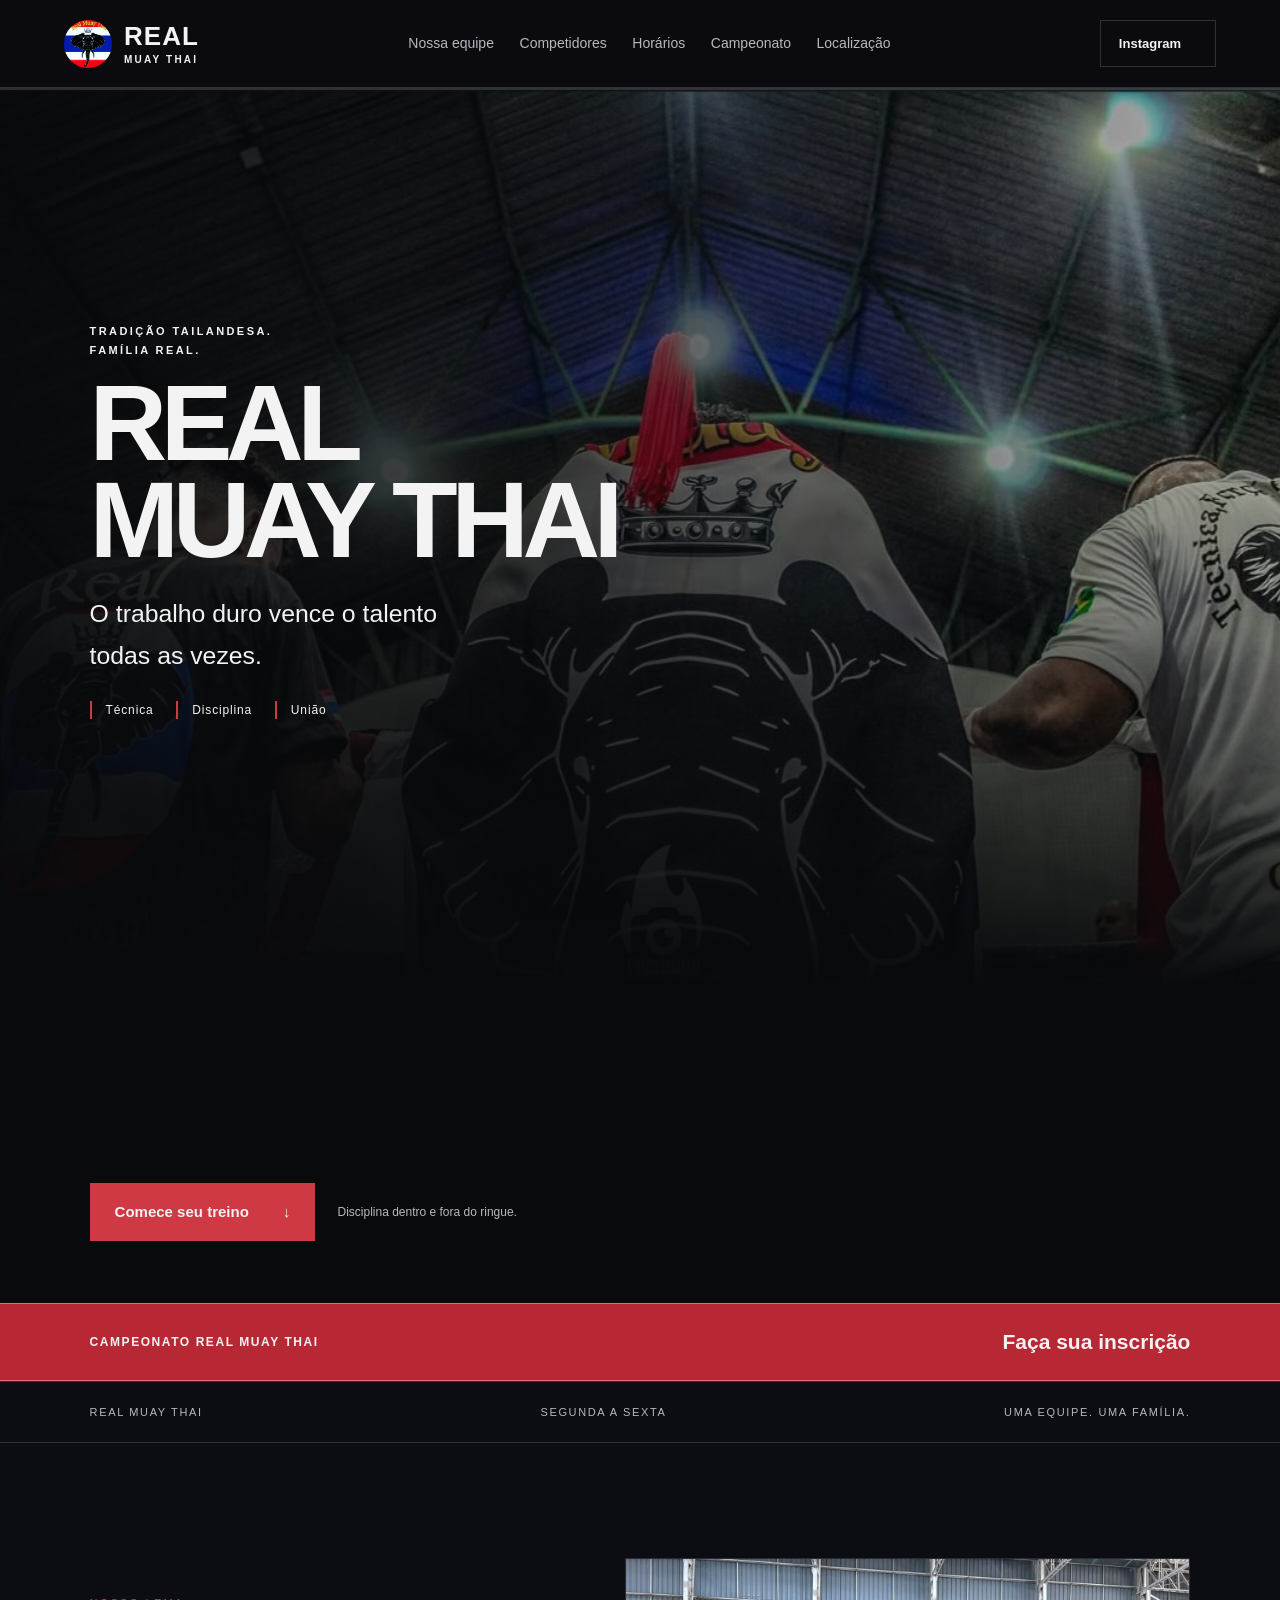
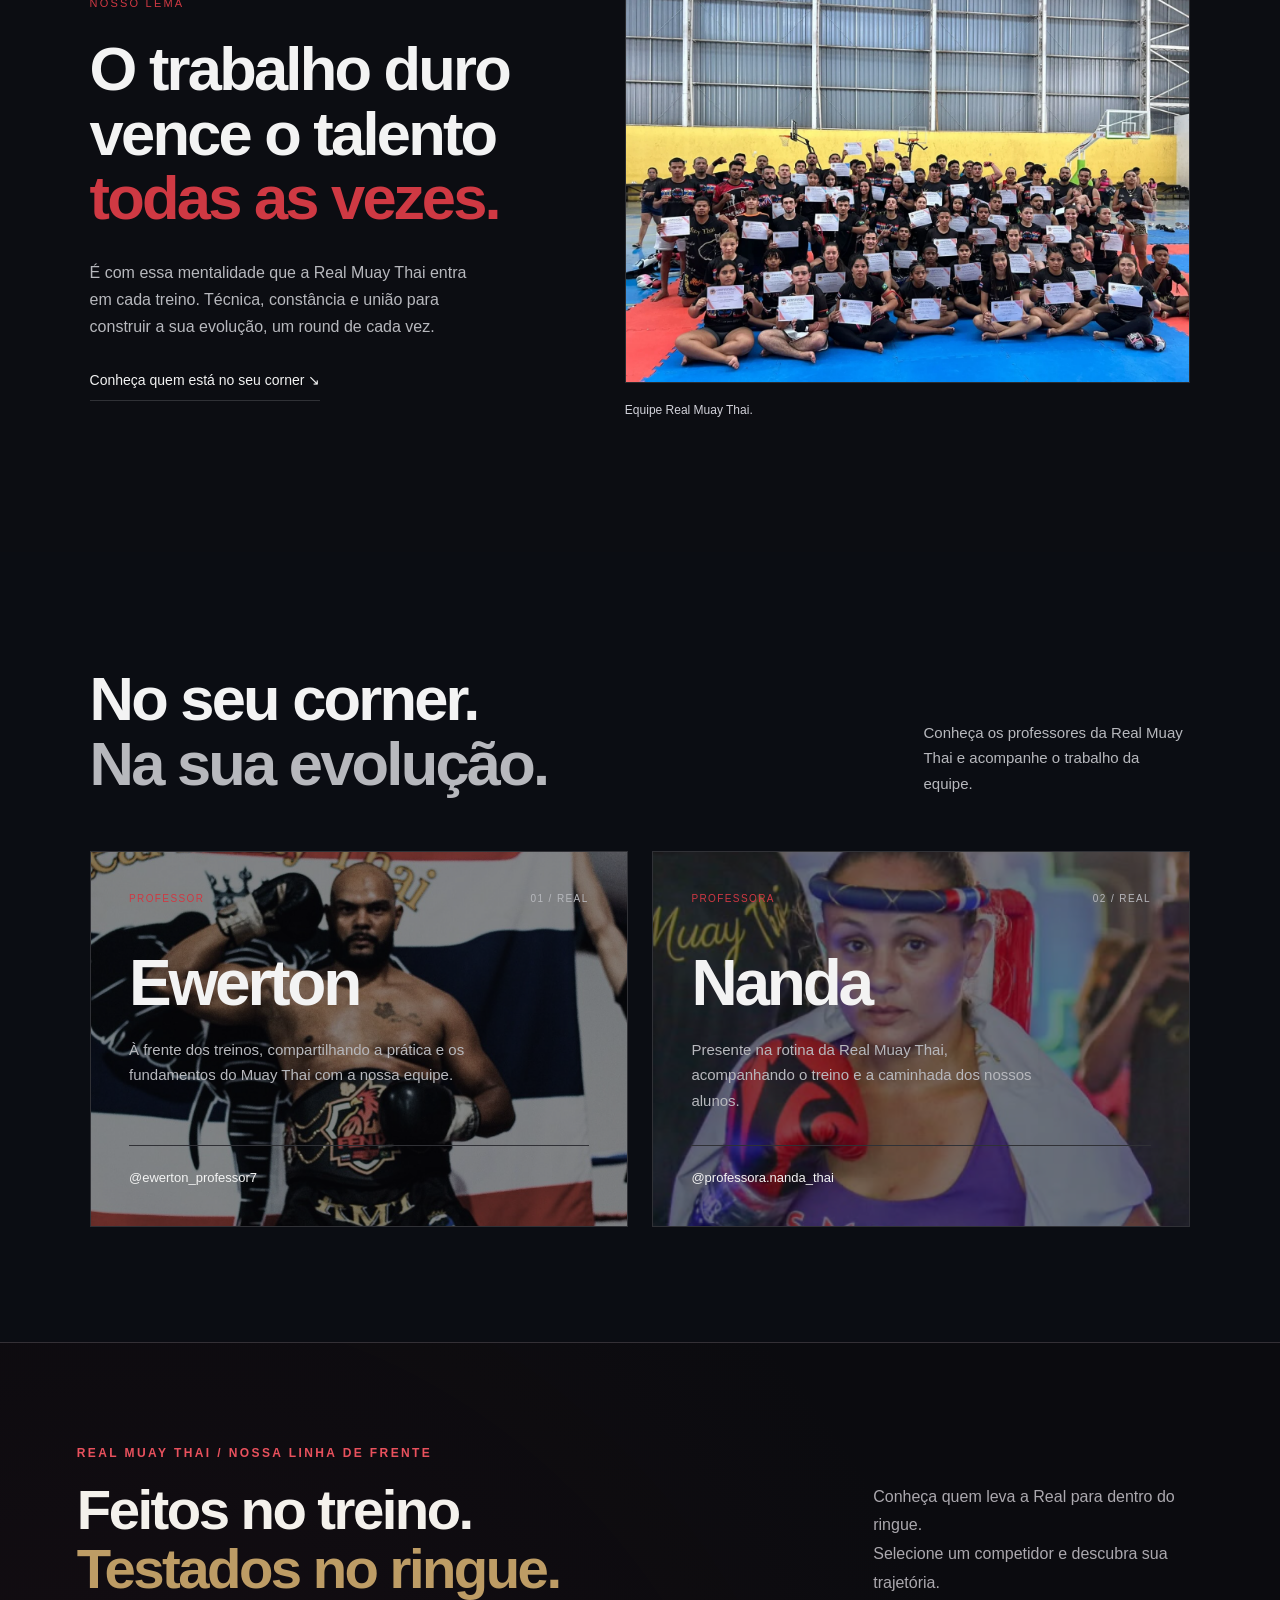
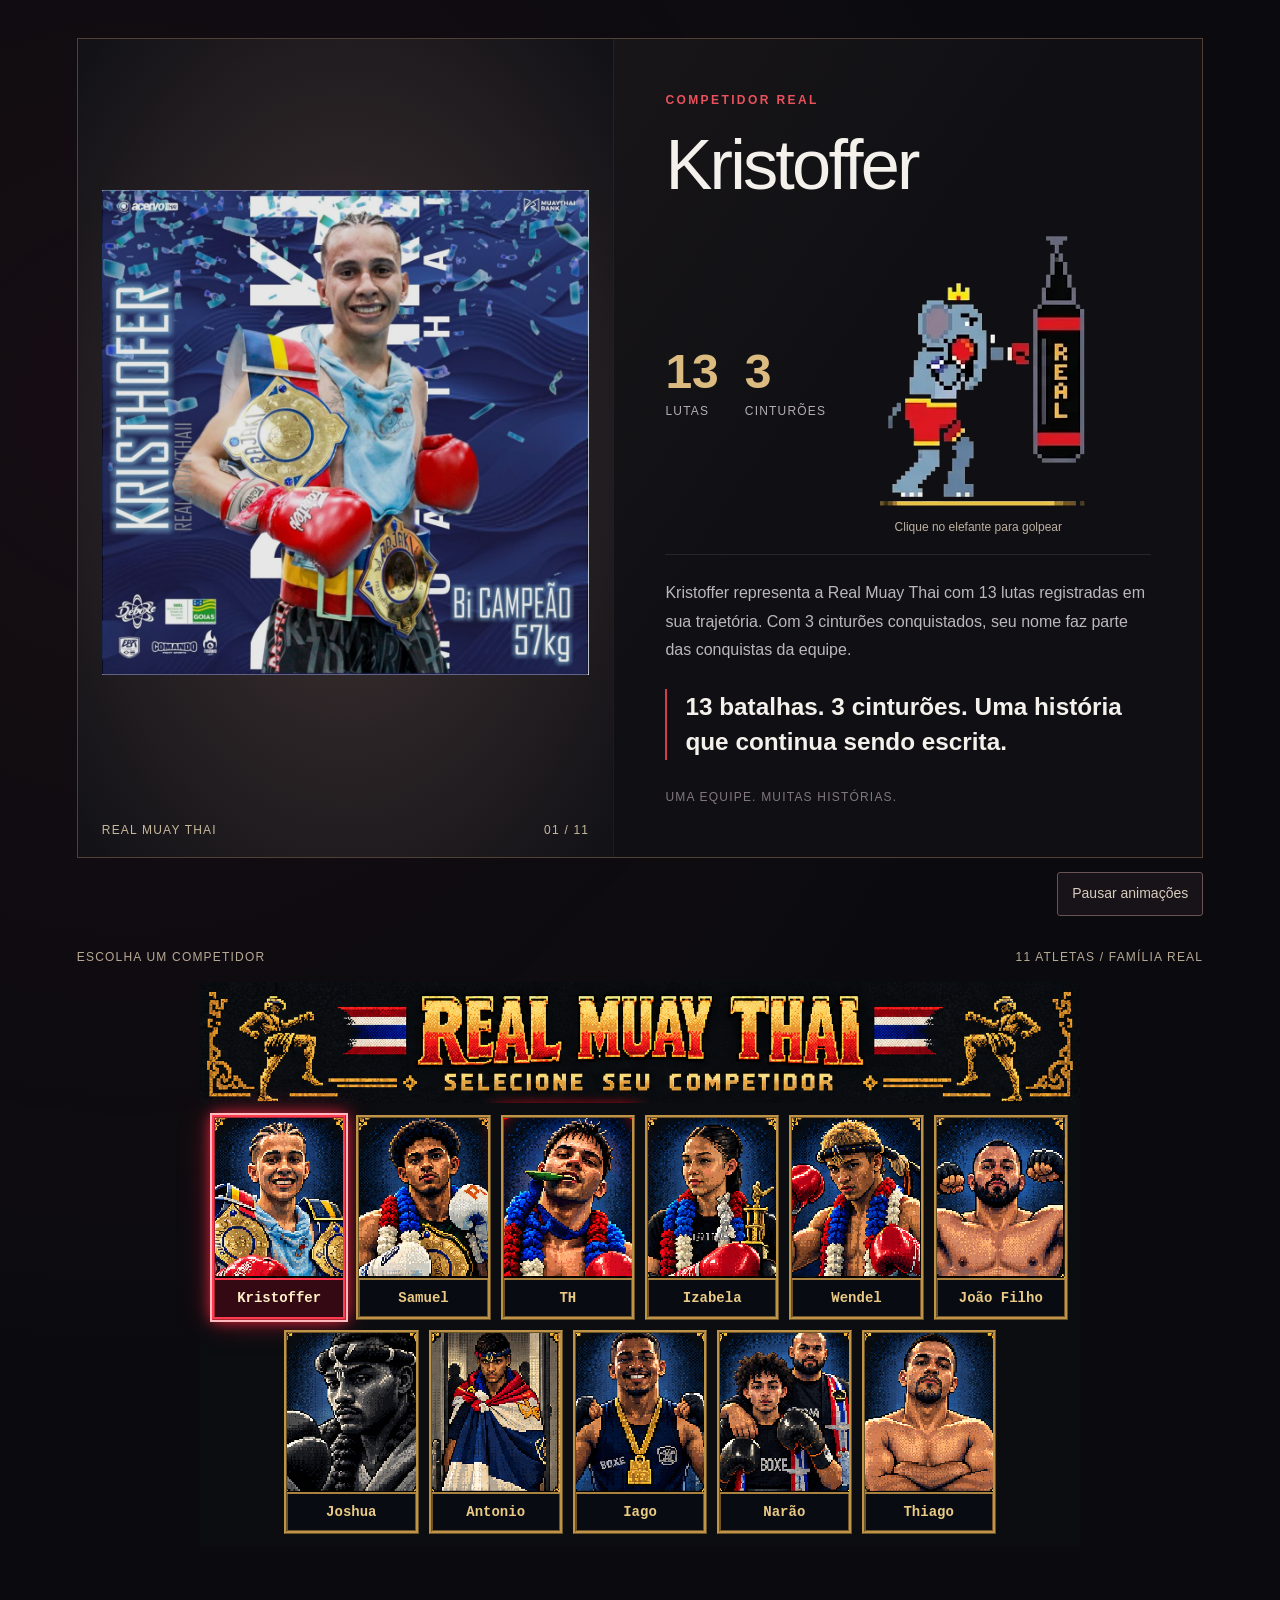
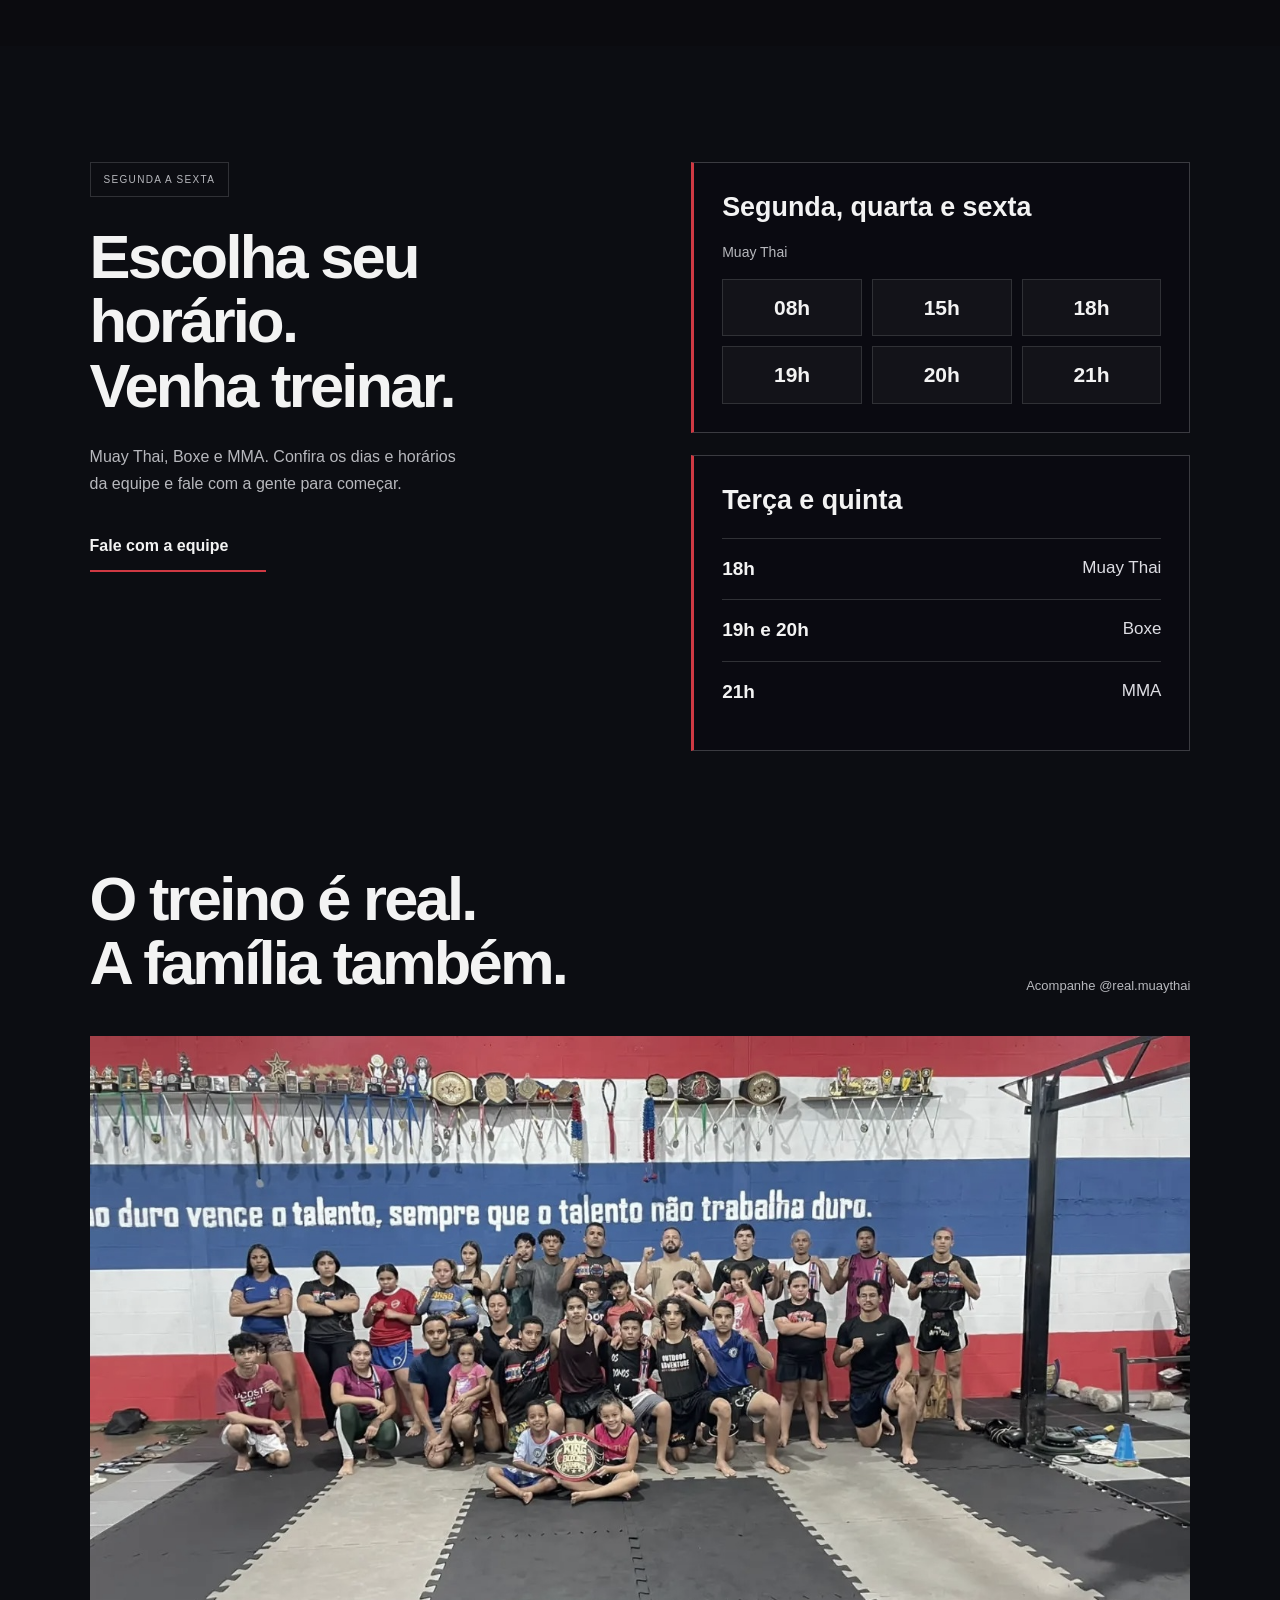
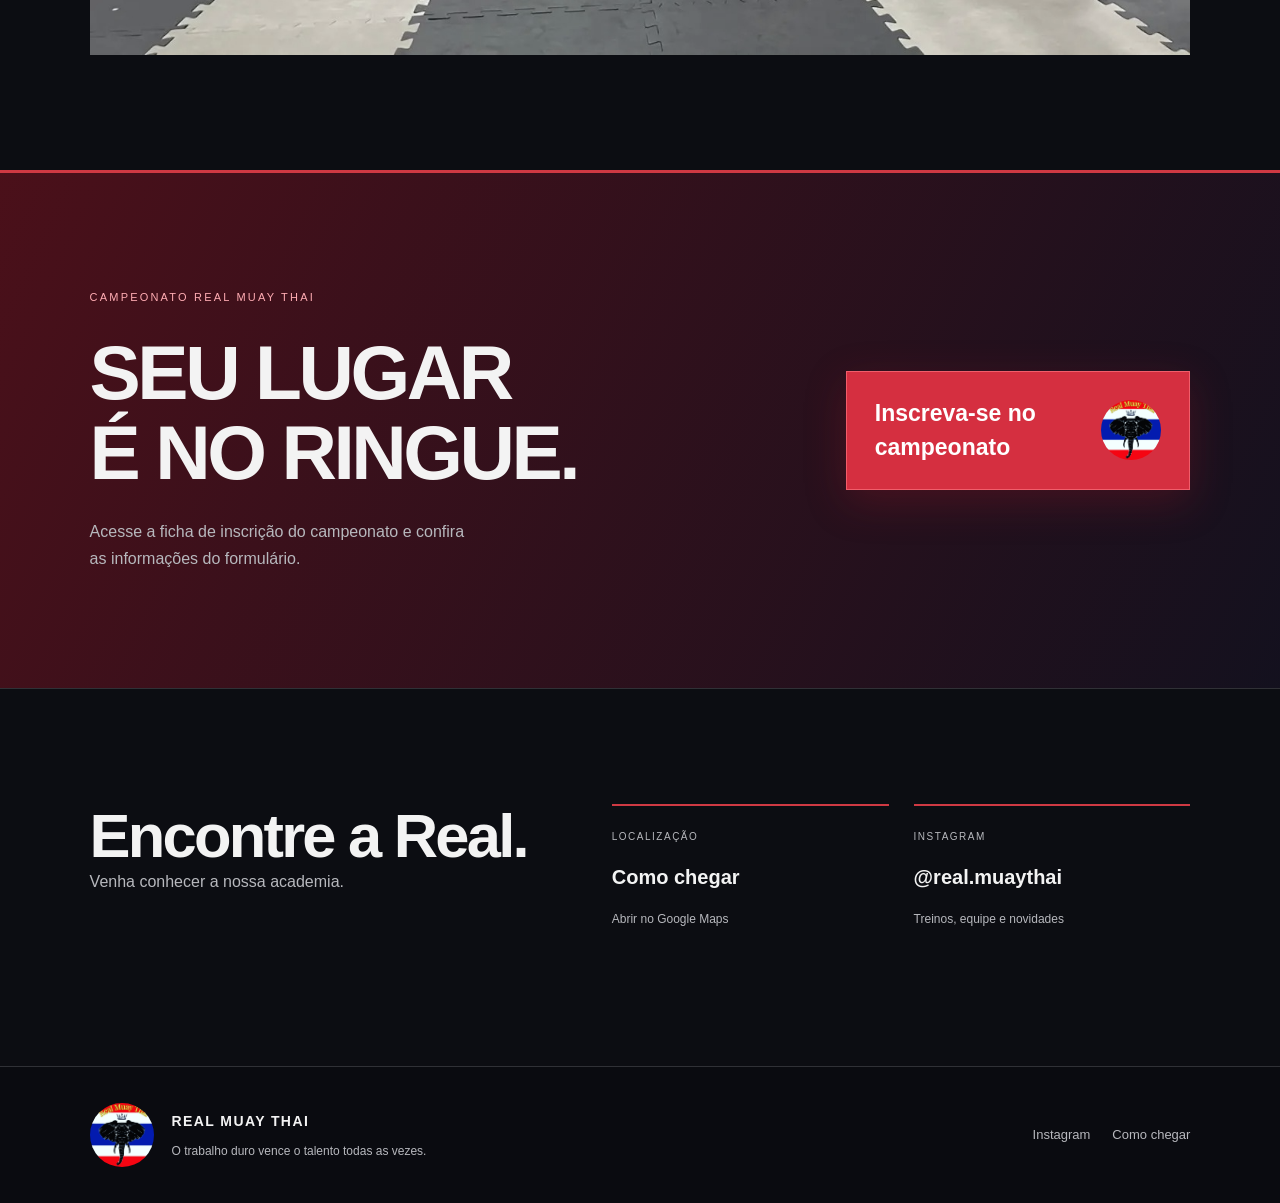
==== commit f0d2ced2: "Use supplied pixel-art elephant sprite for the training mini-game Replace the vector rig with an 8-f" ====
--- a/index.html
+++ b/index.html
@@ -9,7 +9,7 @@
 <script type="application/ld+json">{"@context":"https://schema.org","@type":"SportsOrganization","@id":"https://realmuaythai.github.io/#organization","name":"Real Muay Thai","url":"https://realmuaythai.github.io/","logo":"https://realmuaythai.github.io/assets/real/logo.jpg","image":"https://realmuaythai.github.io/assets/real/hero-final.jpg","sport":["Muay Thai","Boxe","MMA"],"sameAs":["https://www.instagram.com/real.muaythai/"]}</script></head><body class="bg-q-background-primary text-q-text-primary"><!--$--><main class="real-site"><a class="skip-link" href="#equipe">Pular para o conteúdo</a><nav class="real-nav" aria-label="Navegação principal"><a href="#inicio" class="real-wordmark"><img src="/assets/real/logo.jpg" alt="" width="48" height="48"/><span>REAL<small>MUAY THAI</small></span></a><div class="real-nav-links"><a href="#equipe">Nossa equipe</a><a href="#competidores">Competidores</a><a href="#treinos">Horários</a><a href="#campeonato">Campeonato</a><a href="#contato">Localização</a></div><a class="nav-register" href="https://www.instagram.com/real.muaythai/" target="_blank" rel="noopener noreferrer">Instagram <span aria-hidden="true"> </span></a></nav><section id="inicio" class="real-journey" aria-label="Real Muay Thai"><section class="scroll-scrub" style="--ss-accent:#cf3943;--ss-bg:#090a0c;--ss-ink:#f3f3f3;--ss-muted:#d8d9d2"><div class="scroll-scrub__stage"><div aria-hidden="true" class="scroll-scrub__media"><figure class="scroll-scrub__layer scroll-scrub__layer--scene" data-scroll-scrub-layer="" style="--ss-mobile-position:50% 50%;--ss-object-position:50% 50%"><picture class="scroll-scrub__picture"><source media="(hover: none) and (pointer: coarse), (max-width: 860px)" srcSet="/assets/real/hero-final.jpg"/><img alt="" class="scroll-scrub__poster" decoding="async" fetchPriority="high" loading="eager" src="/assets/real/hero-final.jpg"/></picture></figure></div><div aria-hidden="true" class="scroll-scrub__progress"><span></span></div><nav aria-label="Scroll chapters" class="scroll-scrub__route"><button aria-current="step" class="scroll-scrub__route-button" type="button"><span>Início</span></button></nav></div><div class="scroll-scrub__story"><article class="scroll-scrub__chapter" data-align="left" data-scroll-scrub-band="" id="real-muay-thai" style="min-height:135dvh"><div class="scroll-scrub__chapter-pin"><div class="scroll-scrub__copy"><p class="scroll-scrub__kicker">Tradição tailandesa. Família Real.</p><h1 class="scroll-scrub__title">Real Muay Thai</h1><p class="scroll-scrub__body">O trabalho duro vence o talento todas as vezes.</p><ul class="scroll-scrub__tags"><li>Técnica</li><li>Disciplina</li><li>União</li></ul></div></div></article></div></section><div class="journey-cta"><a class="hero-register" href="#treinos">Comece seu treino <span aria-hidden="true">↓</span></a><span>Disciplina dentro e fora do ringue.</span></div></section><a class="championship-banner" href="https://docs.google.com/forms/d/e/1FAIpQLSdCJNuKHxTYtqW0fWoz6Tfug3bvep1CGuL5wG03dS7vSq0MAg/viewform?pli=1" target="_blank" rel="noopener noreferrer"><span>CAMPEONATO REAL MUAY THAI</span><strong>Faça sua inscrição</strong></a><div class="identity-strip"><span>REAL MUAY THAI</span><span>SEGUNDA A SEXTA</span><span>UMA EQUIPE. UMA FAMÍLIA.</span></div><section class="school-section" aria-labelledby="escola-title"><div class="school-copy"><p class="section-kicker">Nosso lema</p><h2 id="escola-title">O trabalho duro<br/>vence o talento<br/><em>todas as vezes.</em></h2><p>É com essa mentalidade que a Real Muay Thai entra em cada treino. Técnica, constância e união para construir a sua evolução, um round de cada vez.</p><a class="team-link" href="#equipe">Conheça quem está no seu corner ↘</a></div><figure class="family-photo"><img src="/assets/real/graduacao.webp" width="1440" height="1080" alt="Equipe Real Muay Thai reunida com os certificados na graduação de 30 de novembro de 2025" loading="lazy"/><figcaption><span>Equipe Real Muay Thai.</span><a href="https://www.instagram.com/p/DRuPqGUgF0c/" target="_blank" rel="noopener noreferrer" aria-label="Ver foto da equipe no Instagram"> </a></figcaption></figure></section><section id="equipe" class="team-section" aria-labelledby="team-title"><header><h2 id="team-title">No seu corner.<br/><span>Na sua evolução.</span></h2><p>Conheça os professores da Real Muay Thai e acompanhe o trabalho da equipe.</p></header><div class="team-grid"><article class="coach"><div class="coach-top"><span>PROFESSOR</span><span aria-hidden="true">01 / REAL</span></div><h3>Ewerton</h3><p>À frente dos treinos, compartilhando a prática e os fundamentos do Muay Thai com a nossa equipe.</p><a href="https://www.instagram.com/ewerton_professor7/" target="_blank" rel="noopener noreferrer">@ewerton_professor7 <span aria-hidden="true"> </span></a></article><article class="coach"><div class="coach-top"><span>PROFESSORA</span><span aria-hidden="true">02 / REAL</span></div><h3>Nanda</h3><p>Presente na rotina da Real Muay Thai, acompanhando o treino e a caminhada dos nossos alunos.</p><a href="https://www.instagram.com/professora.nanda_thai/" target="_blank" rel="noopener noreferrer">@professora.nanda_thai <span aria-hidden="true"> </span></a></article></div></section><section id="competidores" class="fighters" aria-labelledby="fighters-title">
 <header class="fighters-heading"><div><p class="fighters-eyebrow">REAL MUAY THAI / NOSSA LINHA DE FRENTE</p><h2 id="fighters-title">Feitos no treino.<br><em>Testados no ringue.</em></h2></div><p>Conheça quem leva a Real para dentro do ringue.<br>Selecione um competidor e descubra sua trajetória.</p></header>
 <div class="fighter-stage"><figure class="fighter-portrait"><img id="fighter-photo" src="/assets/competidores/01.webp" alt="Kristoffer" loading="lazy"/><figcaption>REAL MUAY THAI <span id="fighter-index">01 / 11</span></figcaption></figure>
-<div class="fighter-info" aria-live="polite" aria-atomic="true"><p class="fighters-eyebrow">COMPETIDOR REAL</p><h3 id="fighter-name">Kristoffer</h3><div class="fighter-performance"><div class="fighter-stats"><div><strong id="fighter-fights">13</strong><span id="fighter-fights-label">LUTAS</span></div><div id="fighter-belts-stat"><strong id="fighter-belts">3</strong><span id="fighter-belts-label">CINTURÕES</span></div></div><div class="fighter-training"><div class="fighter-arena"><button type="button" class="fighter-training-button" aria-label="Elefante lutador: clique para golpear o saco" aria-describedby="fighter-training-hint"><svg class="training-svg" viewBox="50 0 190 186" aria-hidden="true" focusable="false"><defs><linearGradient id="tr-ground" x1="0" x2="1" y1="0" y2="0"><stop offset="0" stop-color="#b99454" stop-opacity="0"/><stop offset=".5" stop-color="#b99454"/><stop offset="1" stop-color="#b99454" stop-opacity="0"/></linearGradient></defs><g data-j="shake"><rect x="56" y="178.5" width="178" height="2" fill="url(#tr-ground)"/><rect x="186" y="3" width="14" height="5" rx="1.5" fill="#6d727b"/><g data-j="bag" transform="rotate(0 193 8)"><path d="M193 8 181 50M193 8 205 50" stroke="#9aa0a8" stroke-width="1.6" stroke-dasharray="2.6 1.6" fill="none"/><rect x="176" y="48" width="34" height="104" rx="9" fill="#1d1f24" stroke="#4a4e58" stroke-width="1.2"/><rect x="176.6" y="57" width="32.8" height="9" fill="#c8102e"/><rect x="176.6" y="133" width="32.8" height="9" fill="#c8102e"/><rect x="181" y="70" width="3.5" height="58" rx="1.75" fill="#fff" opacity=".09"/><text x="0" y="0" transform="translate(196.5 100) rotate(90)" text-anchor="middle" font-size="9" font-weight="700" letter-spacing="1.5" fill="#dbbb80" font-family="'Space Grotesk',sans-serif">REAL</text></g><g data-j="fThigh" transform="translate(104 120) rotate(-41.14)"><line y2="30" stroke="#6b7482" stroke-width="16" stroke-linecap="round"/><line y2="14" stroke="#9c0d24" stroke-width="19" stroke-linecap="round"/></g><g data-j="fShin" transform="translate(123.74 142.59) rotate(11.82)"><line y2="28" stroke="#6b7482" stroke-width="12.5" stroke-linecap="round"/></g><g data-j="fFoot" transform="translate(118 170) rotate(0)"><rect x="-7" y="-3" width="21" height="11" rx="5.5" fill="#6b7482"/><circle cx="12" cy="6" r="1.7" fill="#d9d2c3"/><circle cx="7.6" cy="7" r="1.7" fill="#d9d2c3"/><circle cx="3.2" cy="7" r="1.7" fill="#d9d2c3"/></g><g data-j="bodyA" transform="translate(100 120) rotate(6)"><g data-j="tail" transform="rotate(0 -14 -6)"><path d="M-14-6q-10 3-11 14" stroke="#6b7482" stroke-width="3" stroke-linecap="round" fill="none"/><circle cx="-25" cy="9" r="2.6" fill="#3f4650"/></g><g data-j="fUp" transform="translate(6 -43) rotate(-48)"><line y2="20" stroke="#6b7482" stroke-width="11" stroke-linecap="round"/><g data-j="fFore" transform="translate(0 20) rotate(-118)"><line y2="16" stroke="#6b7482" stroke-width="10" stroke-linecap="round"/><circle cx="0" cy="23" r="8.5" fill="#a80d26"/><rect x="-5.5" y="13" width="11" height="4" rx="1.5" fill="#d9d2c3"/></g></g><ellipse cx="3" cy="-23" rx="18" ry="27" fill="#8f99a8"/><ellipse cx="10" cy="-21" rx="9" ry="17" fill="#a9b2bf" opacity=".55"/><rect x="-17" y="-9" width="38" height="17" rx="7" fill="#c8102e"/><rect x="-17" y="-12" width="38" height="5.5" rx="2.75" fill="#dbbb80"/></g><g data-j="nThigh" transform="translate(98 122) rotate(-13.05)"><line y2="30" stroke="#8f99a8" stroke-width="16" stroke-linecap="round"/><line y2="14" stroke="#c8102e" stroke-width="19" stroke-linecap="round"/><path d="M-9.5 19.5h19" stroke="#dbbb80" stroke-width="2.4" stroke-linecap="round"/></g><g data-j="nShin" transform="translate(104.77 151.23) rotate(47.89)"><line y2="28" stroke="#8f99a8" stroke-width="12.5" stroke-linecap="round"/></g><g data-j="nFoot" transform="translate(84 170) rotate(0)"><rect x="-7" y="-3" width="21" height="11" rx="5.5" fill="#8f99a8"/><circle cx="12" cy="6" r="1.7" fill="#efe9dc"/><circle cx="7.6" cy="7" r="1.7" fill="#efe9dc"/><circle cx="3.2" cy="7" r="1.7" fill="#efe9dc"/></g><g data-j="bodyB" transform="translate(100 120) rotate(6)"><g data-j="head" transform="translate(5 -46) rotate(0)"><circle cx="8" cy="-16" r="17" fill="#8f99a8"/><path d="M19-5q9 4 14-6" stroke="#f3ecdc" stroke-width="4" stroke-linecap="round" fill="none"/><g data-j="t1" transform="translate(23 -12) rotate(-18)"><line y2="11" stroke="#8f99a8" stroke-width="11" stroke-linecap="round"/><g data-j="t2" transform="translate(0 11) rotate(14)"><line y2="11" stroke="#8f99a8" stroke-width="9.5" stroke-linecap="round"/><path d="M-4 1h8" stroke="#6b7482" stroke-width="1"/><g data-j="t3" transform="translate(0 11) rotate(22)"><line y2="11" stroke="#8f99a8" stroke-width="8" stroke-linecap="round"/><path d="M-3.4 1h6.8" stroke="#6b7482" stroke-width="1"/><g data-j="t4" transform="translate(0 11) rotate(34)"><line y2="10" stroke="#8f99a8" stroke-width="6.5" stroke-linecap="round"/><path d="M-2.8 1h5.6" stroke="#6b7482" stroke-width="1"/></g></g></g></g><ellipse cx="17.5" cy="-20" rx="3" ry="3.3" fill="#fff"/><circle cx="18.6" cy="-19.6" r="1.7" fill="#15161a"/><path d="M12.5-26.5 21.5-23" stroke="#3f4650" stroke-width="2" stroke-linecap="round"/><g data-j="ear" transform="translate(6 -14) scale(1 1) translate(-6 14)"><ellipse cx="-4" cy="-14" rx="12.5" ry="16.5" fill="#7b8594"/><ellipse cx="-3" cy="-13" rx="8.5" ry="12" fill="#a39aa6" opacity=".7"/></g><path d="M0-31 1-41 5-35.5 8-43 11-35.5 15-41 16-31z" fill="#e3c15a" stroke="#a8842e" stroke-width=".8" stroke-linejoin="round"/><circle cx="8" cy="-33.6" r="1.3" fill="#c8102e"/></g><g data-j="nUp" transform="translate(2 -43) rotate(-30)"><line y2="20" stroke="#8f99a8" stroke-width="11" stroke-linecap="round"/><path d="M-5.5 9h11" stroke="#2d3fa6" stroke-width="4"/><path d="M-5.5 9h11" stroke="#fff" stroke-width="1.2"/><g data-j="nFore" transform="translate(0 20) rotate(-128)"><line y2="16" stroke="#8f99a8" stroke-width="10" stroke-linecap="round"/><circle cx="0" cy="23" r="8.5" fill="#d3202f"/><circle cx="5.5" cy="19.5" r="3.4" fill="#d3202f"/><path d="M-4.5 25.5q4.5 4 9 0" stroke="#fff" stroke-width="1.2" stroke-linecap="round" fill="none" opacity=".45"/><rect x="-5.5" y="13" width="11" height="4" rx="1.5" fill="#f3ecdc"/></g></g></g><g data-j="fx" opacity="0"><path d="M0-13 3.2-4.6 11-8 6.2-.6 13 3 4.6 3.6 6 12 0 5.6-6 12-4.6 3.6-13 3-6.2-.6-11-8-3.2-4.6z" fill="#fff3c4" stroke="#e3c15a" stroke-width="1.2" stroke-linejoin="round"/></g><text data-j="label" x="128" y="20" text-anchor="middle" font-size="13" font-weight="700" letter-spacing="1" fill="#f1d7a3" stroke="#090a0c" stroke-width="3" paint-order="stroke" font-family="'Space Grotesk',sans-serif" opacity="0"></text></g></svg></button></div><p class="fighter-training-hint" id="fighter-training-hint">Clique no elefante para golpear</p></div></div><p id="fighter-description">Kristoffer representa a Real Muay Thai com 13 lutas registradas em sua trajetória. Com 3 cinturões conquistados, seu nome faz parte das conquistas da equipe.</p><blockquote id="fighter-quote">13 batalhas. 3 cinturões. Uma história que continua sendo escrita.</blockquote><span class="fighter-team">UMA EQUIPE. MUITAS HISTÓRIAS.</span></div></div>
+<div class="fighter-info" aria-live="polite" aria-atomic="true"><p class="fighters-eyebrow">COMPETIDOR REAL</p><h3 id="fighter-name">Kristoffer</h3><div class="fighter-performance"><div class="fighter-stats"><div><strong id="fighter-fights">13</strong><span id="fighter-fights-label">LUTAS</span></div><div id="fighter-belts-stat"><strong id="fighter-belts">3</strong><span id="fighter-belts-label">CINTURÕES</span></div></div><div class="fighter-training"><div class="fighter-arena"><button type="button" class="fighter-training-button" aria-label="Elefante lutador: clique para golpear o saco" aria-describedby="fighter-training-hint"><span class="training-sprite" aria-hidden="true"></span></button></div><p class="fighter-training-hint" id="fighter-training-hint">Clique no elefante para golpear</p></div></div><p id="fighter-description">Kristoffer representa a Real Muay Thai com 13 lutas registradas em sua trajetória. Com 3 cinturões conquistados, seu nome faz parte das conquistas da equipe.</p><blockquote id="fighter-quote">13 batalhas. 3 cinturões. Uma história que continua sendo escrita.</blockquote><span class="fighter-team">UMA EQUIPE. MUITAS HISTÓRIAS.</span></div></div>
 <div class="fighter-motion-controls"><button type="button" class="fighter-motion-toggle" aria-pressed="false">Pausar animações</button></div><div class="fighter-roster-heading"><span>ESCOLHA UM COMPETIDOR</span><span>11 ATLETAS / FAMÍLIA REAL</span></div><div class="arcade-title" role="img" aria-label="Real Muay Thai — selecione seu competidor"></div><div class="fighter-roster" role="group" aria-label="Selecionar competidor"><button type="button" class="fighter-choice" aria-pressed="true" data-fighter="0" aria-label="Selecionar Kristoffer"><span class="arcade-avatar" aria-hidden="true" style="background-size:698.18182% 377.85978%;background-position:1.97568% 30.94290%"></span><span>Kristoffer</span></button><button type="button" class="fighter-choice" aria-pressed="false" data-fighter="1" aria-label="Selecionar Samuel"><span class="arcade-avatar" aria-hidden="true" style="background-size:698.18182% 377.85978%;background-position:21.04863% 30.94290%"></span><span>Samuel</span></button><button type="button" class="fighter-choice" aria-pressed="false" data-fighter="2" aria-label="Selecionar TH"><span class="arcade-avatar" aria-hidden="true" style="background-size:745.63107% 393.84615%;background-position:40.30075% 31.93717%"></span><span>TH</span></button><button type="button" class="fighter-choice" aria-pressed="false" data-fighter="3" aria-label="Selecionar Izabela"><span class="arcade-avatar" aria-hidden="true" style="background-size:698.18182% 377.85978%;background-position:59.72644% 30.94290%"></span><span>Izabela</span></button><button type="button" class="fighter-choice" aria-pressed="false" data-fighter="4" aria-label="Selecionar Wendel"><span class="arcade-avatar" aria-hidden="true" style="background-size:698.18182% 377.85978%;background-position:78.87538% 30.94290%"></span><span>Wendel</span></button><button type="button" class="fighter-choice" aria-pressed="false" data-fighter="5" aria-label="Selecionar João Filho"><span class="arcade-avatar" aria-hidden="true" style="background-size:698.18182% 377.85978%;background-position:98.32827% 30.94290%"></span><span>João Filho</span></button><button type="button" class="fighter-choice" aria-pressed="false" data-fighter="6" aria-label="Selecionar Joshua"><span class="arcade-avatar" aria-hidden="true" style="background-size:695.02262% 373.72263%;background-position:12.09125% 78.66667%"></span><span>Joshua</span></button><button type="button" class="fighter-choice" aria-pressed="false" data-fighter="7" aria-label="Selecionar Antonio"><span class="arcade-avatar" aria-hidden="true" style="background-size:695.02262% 373.72263%;background-position:31.48289% 78.66667%"></span><span>Antonio</span></button><button type="button" class="fighter-choice" aria-pressed="false" data-fighter="8" aria-label="Selecionar Iago"><span class="arcade-avatar" aria-hidden="true" style="background-size:727.96209% 373.72263%;background-position:50.18868% 78.66667%"></span><span>Iago</span></button><button type="button" class="fighter-choice" aria-pressed="false" data-fighter="9" aria-label="Selecionar Narão"><span class="arcade-avatar" aria-hidden="true" style="background-size:721.12676% 373.72263%;background-position:68.63190% 78.66667%"></span><span>Narão</span></button><button type="button" class="fighter-choice" aria-pressed="false" data-fighter="10" aria-label="Selecionar Thiago"><span class="arcade-avatar" aria-hidden="true" style="background-size:691.89189% 373.72263%;background-position:87.97565% 78.66667%"></span><span>Thiago</span></button></div><noscript>Ative o JavaScript para alternar entre os perfis dos competidores.</noscript></section><section id="treinos" class="training-section" aria-labelledby="training-title"><div><span class="schedule">SEGUNDA A SEXTA</span><h2 id="training-title">Escolha seu horário.<br/>Venha treinar.</h2><p>Muay Thai, Boxe e MMA. Confira os dias e horários da equipe e fale com a gente para começar.</p><a class="training-contact" href="https://www.instagram.com/real.muaythai/" target="_blank" rel="noopener noreferrer">Fale com a equipe <span aria-hidden="true"> </span></a></div><div class="timetable"><article class="schedule-card"><h3>Segunda, quarta e sexta</h3><p class="schedule-modality">Muay Thai</p><div class="time-chips" aria-label="Horários de Muay Thai na segunda, quarta e sexta"><span>08h</span><span>15h</span><span>18h</span><span>19h</span><span>20h</span><span>21h</span></div></article><article class="schedule-card"><h3>Terça e quinta</h3><dl class="schedule-rows"><div><dt>18h</dt><dd>Muay Thai</dd></div><div><dt>19h e 20h</dt><dd>Boxe</dd></div><div><dt>21h</dt><dd>MMA</dd></div></dl></article></div></section><section class="community-section" aria-labelledby="community-title"><div class="community-heading"><h2 id="community-title">O treino é real.<br/>A família também.</h2><a href="https://www.instagram.com/real.muaythai/" target="_blank" rel="noopener noreferrer">Acompanhe @real.muaythai  </a></div><a class="training-photo" href="https://www.instagram.com/real.muaythai/p/DdSl0HAnJc1/" target="_blank" rel="noopener noreferrer"><img src="/assets/real/training.jpg" width="1440" height="810" alt="Equipe Real Muay Thai reunida na academia" loading="lazy"/></a></section><section id="campeonato" class="championship-section" aria-labelledby="championship-title"><div><p class="section-kicker">Campeonato Real Muay Thai</p><h2 id="championship-title">Seu lugar<br/>é no ringue.</h2><p>Acesse a ficha de inscrição do campeonato e confira as informações do formulário.</p></div><a class="championship-register" href="https://docs.google.com/forms/d/e/1FAIpQLSdCJNuKHxTYtqW0fWoz6Tfug3bvep1CGuL5wG03dS7vSq0MAg/viewform?pli=1" target="_blank" rel="noopener noreferrer"><span>Inscreva-se no campeonato</span><span aria-hidden="true"> </span></a></section><section id="contato" class="contact-section" aria-labelledby="contact-title"><div><h2 id="contact-title">Encontre a Real.</h2><p>Venha conhecer a nossa academia.</p></div><div class="contact-links"><a href="https://maps.app.goo.gl/8tR5z6i1eGDaxAyk9" target="_blank" rel="noopener noreferrer"><span>LOCALIZAÇÃO</span><strong>Como chegar  </strong><small>Abrir no Google Maps</small></a><a href="https://www.instagram.com/real.muaythai/" target="_blank" rel="noopener noreferrer"><span>INSTAGRAM</span><strong>@real.muaythai  </strong><small>Treinos, equipe e novidades</small></a></div></section><footer><div class="footer-brand"><img src="/assets/real/logo.jpg" alt="Logo oficial Real Muay Thai com elefante coroado" width="64" height="64"/><div><strong>REAL MUAY THAI</strong><p>O trabalho duro vence o talento todas as vezes.</p></div></div><div class="footer-links"><a href="https://www.instagram.com/real.muaythai/" target="_blank" rel="noopener noreferrer">Instagram  </a><a href="https://maps.app.goo.gl/8tR5z6i1eGDaxAyk9" target="_blank" rel="noopener noreferrer">Como chegar  </a></div></footer></main><!--/$--><link rel="stylesheet" href="https://fonts.googleapis.com/css2?family=Space+Grotesk:wght@700&display=swap"><script src="/assets/competidores-v8.js" defer></script></body></html>
 
 
--- a/assets/competidores-v8.css
+++ b/assets/competidores-v8.css
@@ -3,10 +3,12 @@
 .fighter-info { min-width: 0; }
 .fighter-performance { display: flex; align-items: center; flex-wrap: wrap; gap: 16px 24px; border-bottom: 1px solid #ffffff18; padding-bottom: 16px; }
 .fighter-stats { border: 0; padding: 0; gap: 26px; flex-shrink: 0; }
-.fighter-training { flex: 1 0 200px; max-width: 280px; min-width: 0; }
-.fighter-arena { width: min(100%, 215px); margin: 0 auto; }
+.fighter-training { flex: 1 0 200px; max-width: 256px; min-width: 0; }
+.fighter-arena { width: min(100%, 256px); margin: 0 auto; }
 .fighter-training-button { appearance: none; display: block; width: 100%; padding: 0; border: 0; background: transparent; color: inherit; cursor: pointer; touch-action: manipulation; -webkit-tap-highlight-color: transparent; }
-.training-svg { display: block; width: 100%; height: auto; overflow: visible; pointer-events: none; }
+.training-sprite { display: block; width: 100%; aspect-ratio: 256 / 282; background: url('/assets/competidores/elephant-sprite.png') 0 0 / 800% 100% no-repeat; image-rendering: pixelated; pointer-events: none; }
+.training-sprite.is-hit { animation: training-hit .3s steps(1, end); }
+@keyframes training-hit { 0% { transform: translateX(5px) scale(1.03); } 30% { transform: translateX(-3px); } 60% { transform: translateX(2px); } 100% { transform: none; } }
 .fighter-training-button:focus-visible { outline: 2px solid #dbbb80; outline-offset: 3px; border-radius: 6px; }
 .fighter-training-hint { margin: 5px 0 0; font-size: .75rem; line-height: 1.5; text-align: center; color: #bcb0a1; }
 .fighter-motion-controls { display: flex; justify-content: flex-end; margin-top: 14px; }
@@ -27,6 +29,7 @@
   .fighter-choice > span:last-child { font-size: .875rem; }
 }
 @media (prefers-reduced-motion: reduce) {
+  .training-sprite.is-hit { animation: none; }
   .fighter-choice, .fighter-choice .arcade-avatar { transition: none; }
   .fighter-choice:hover { transform: none; }
 }
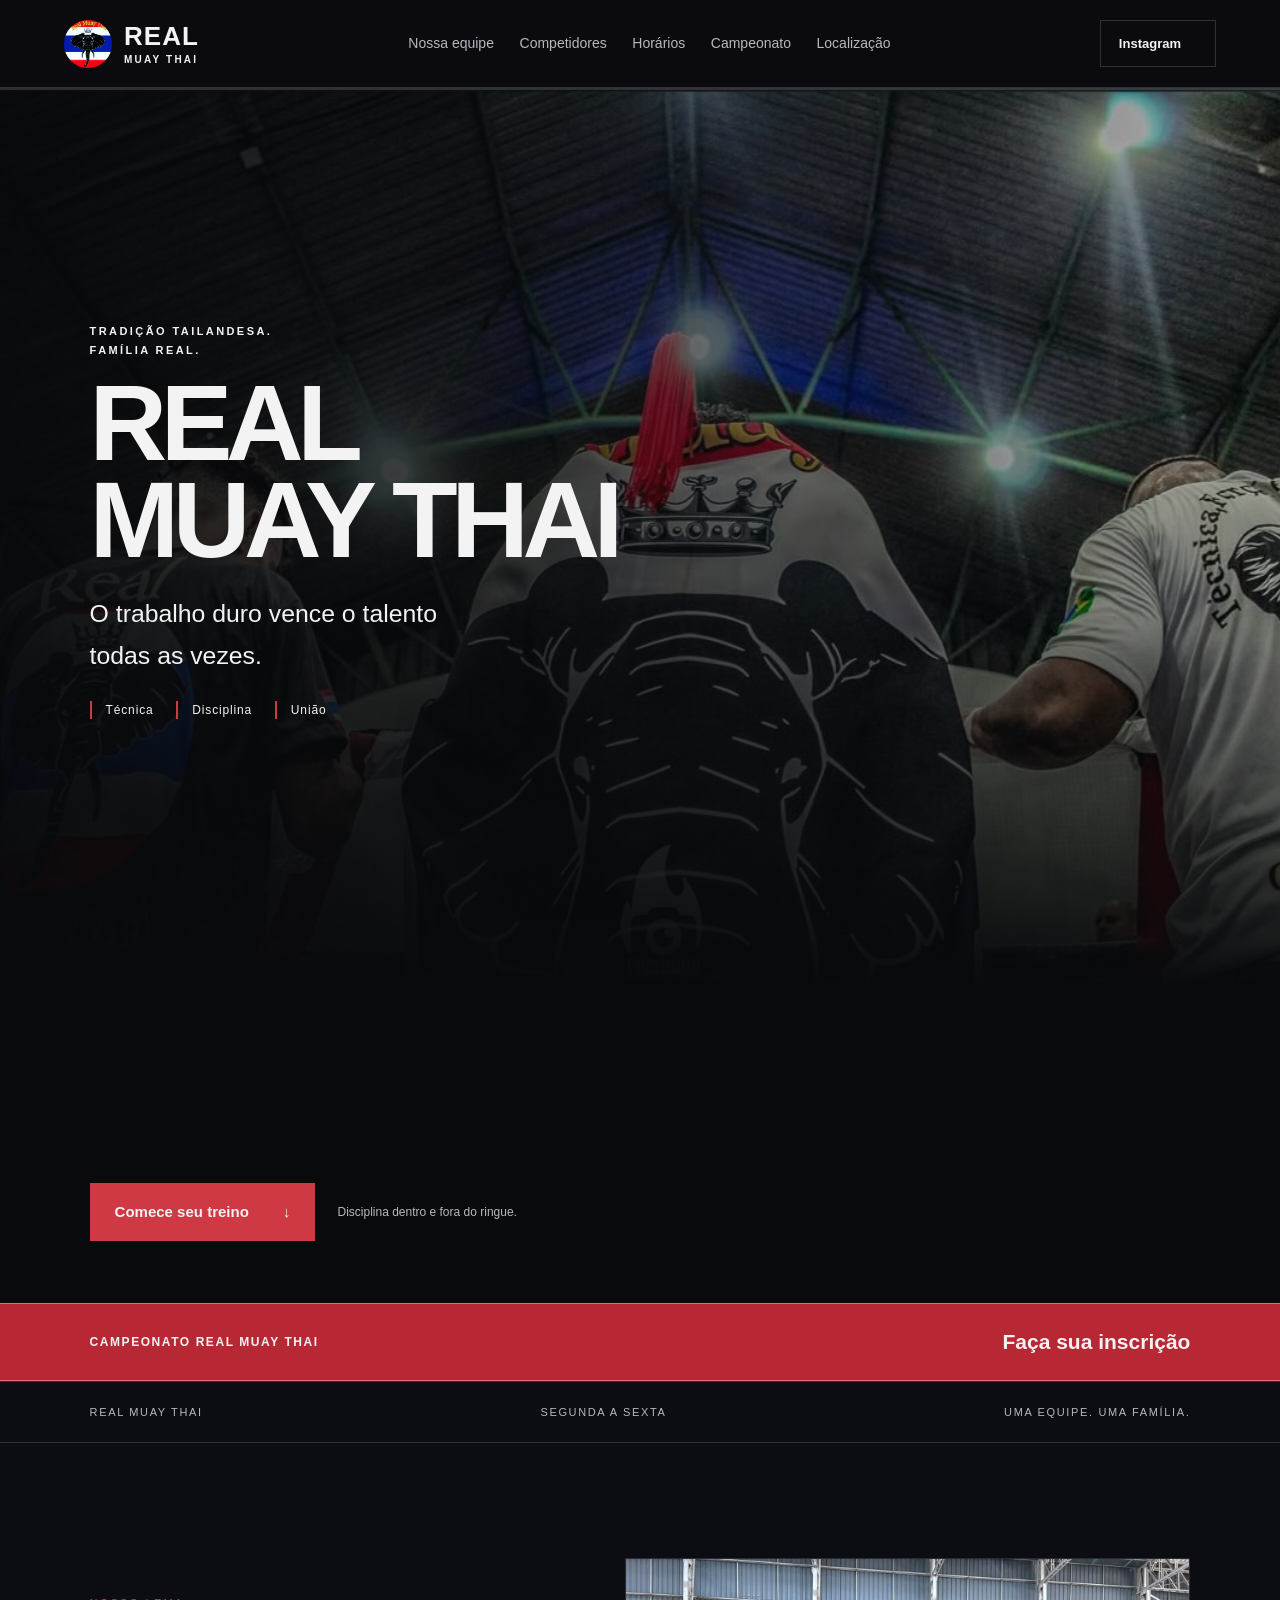
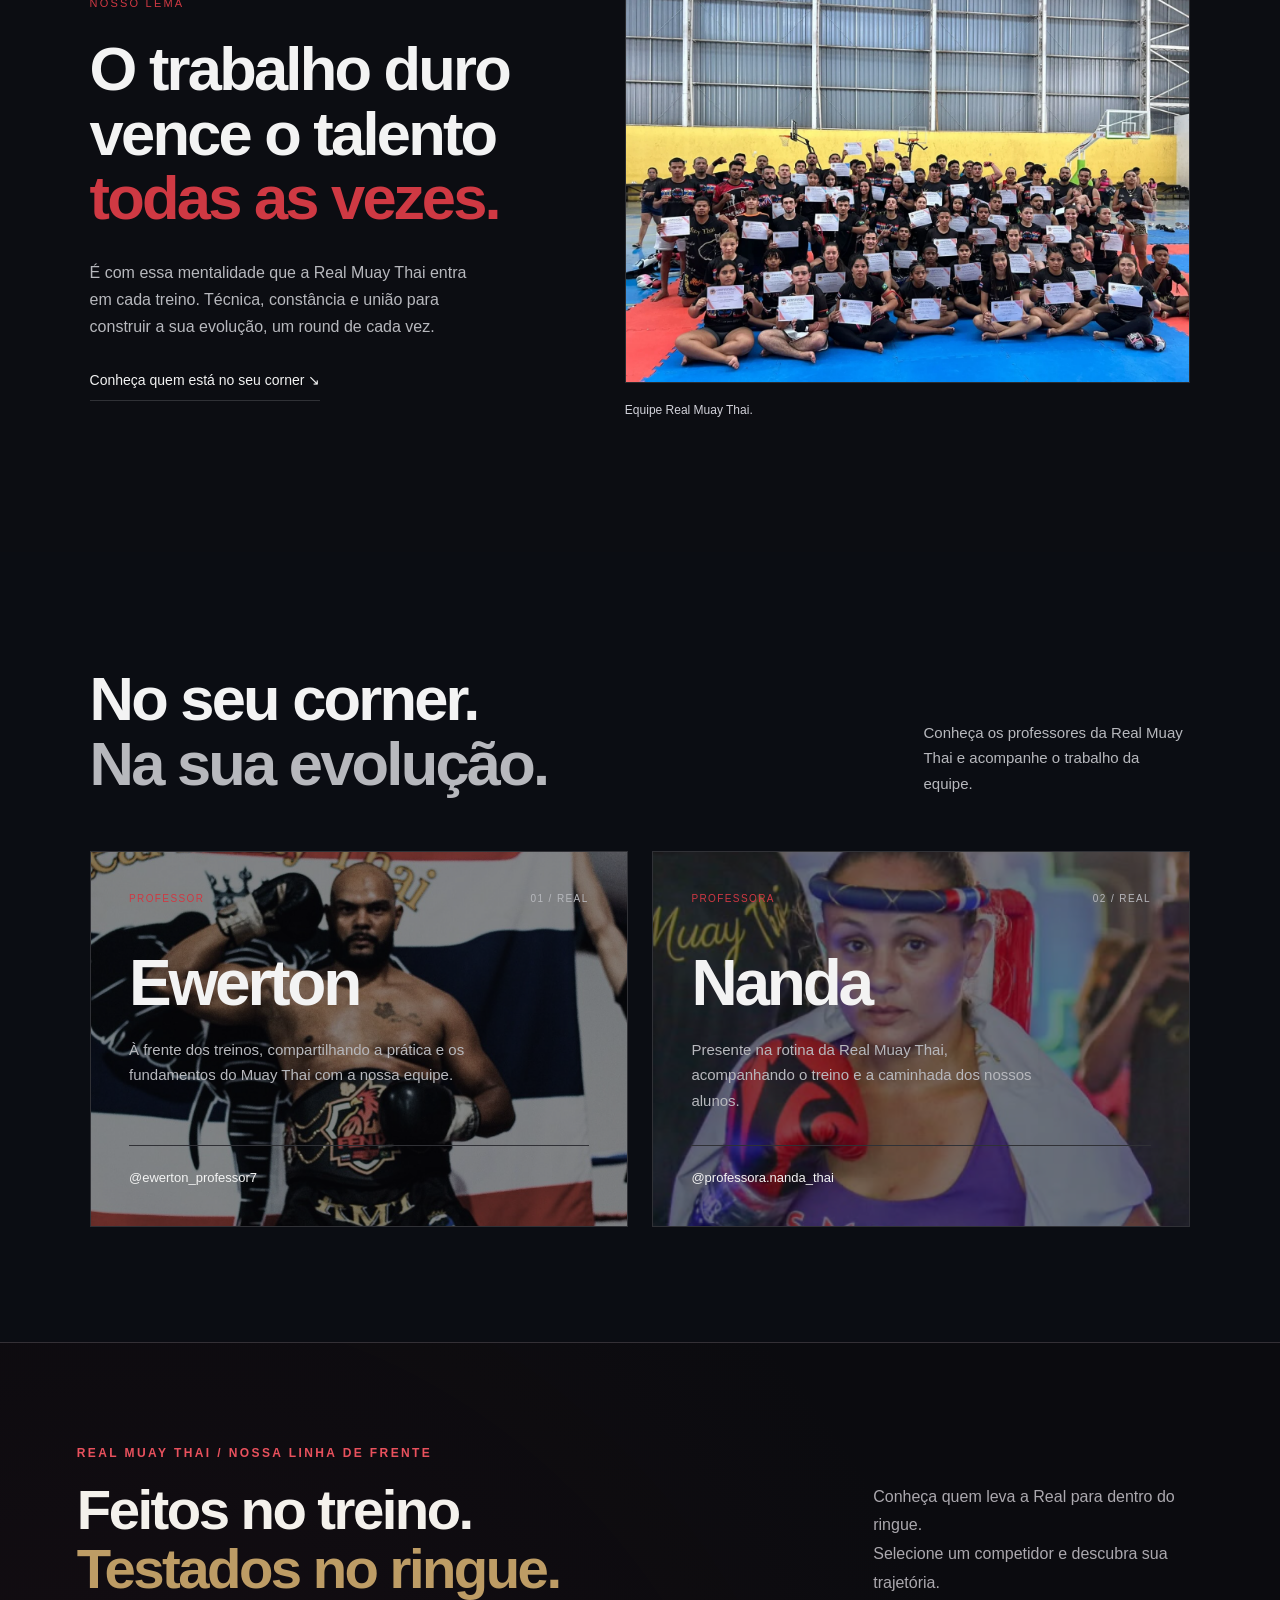
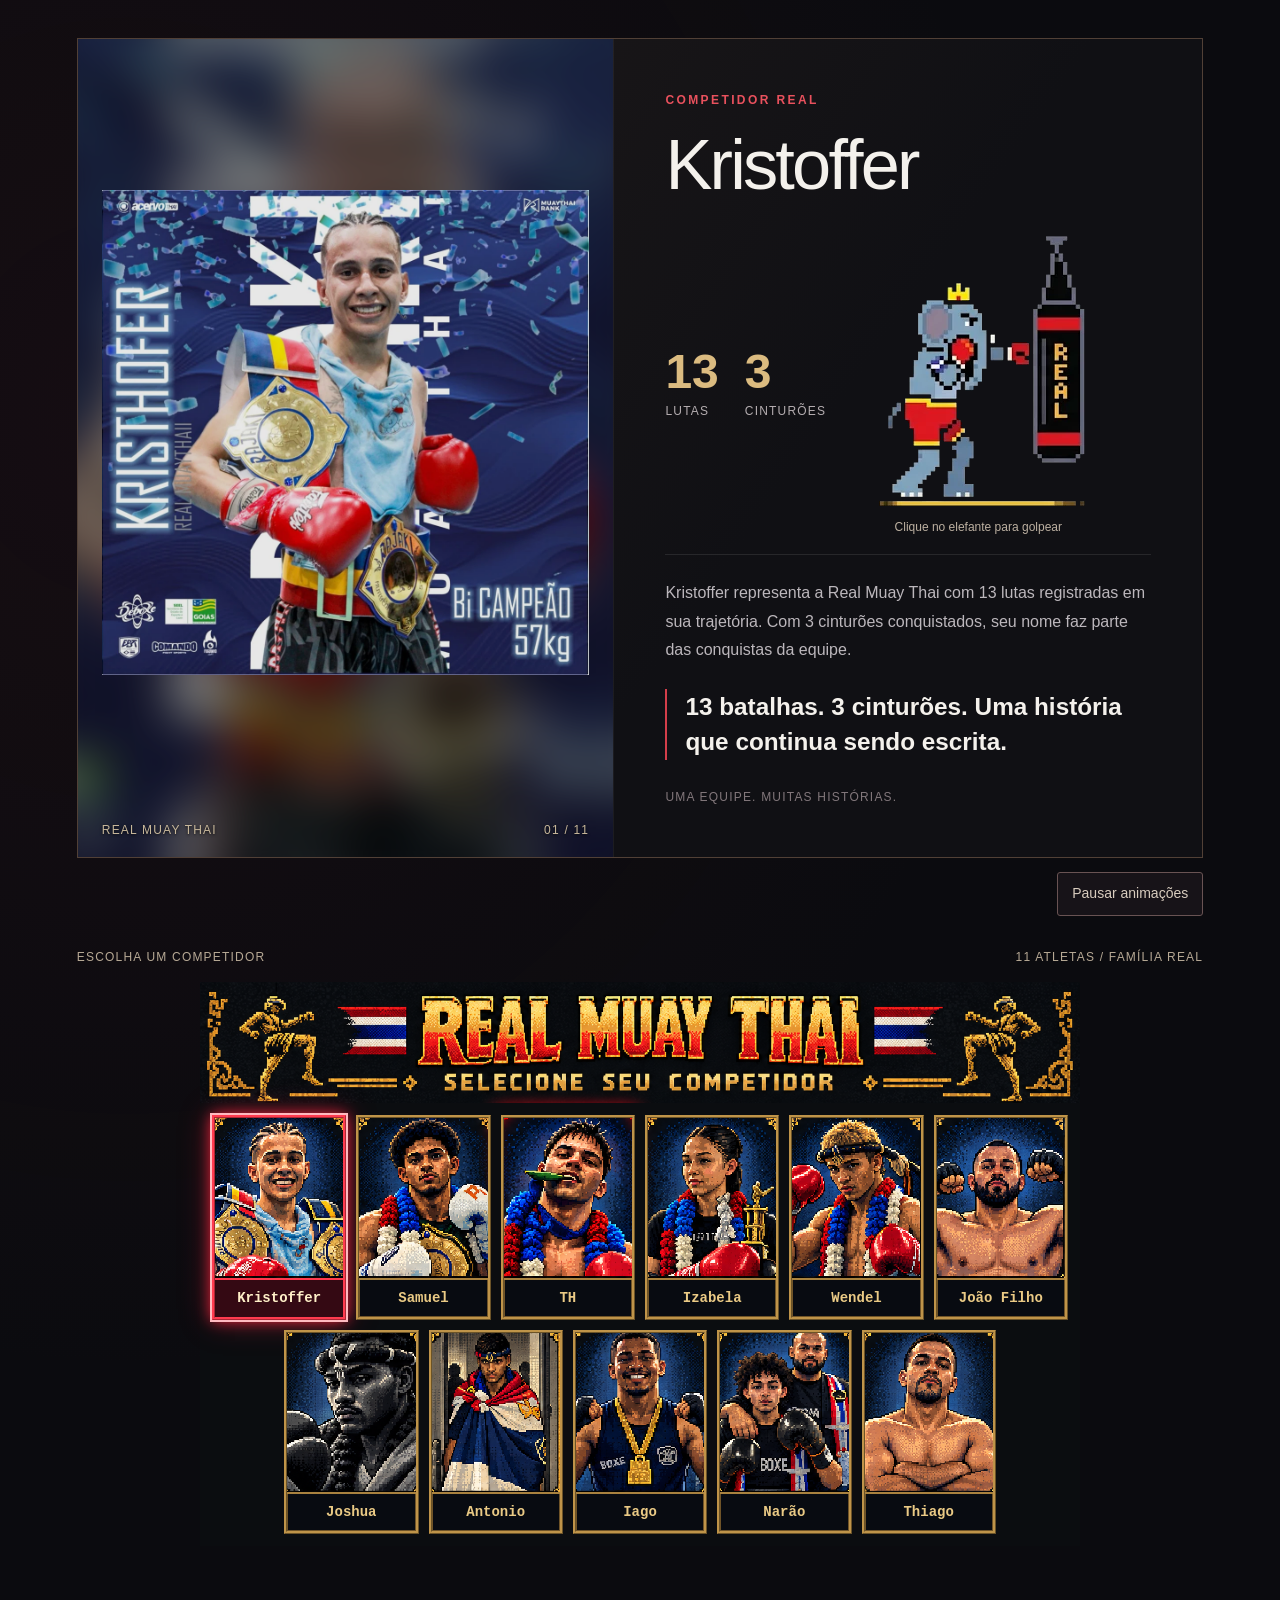
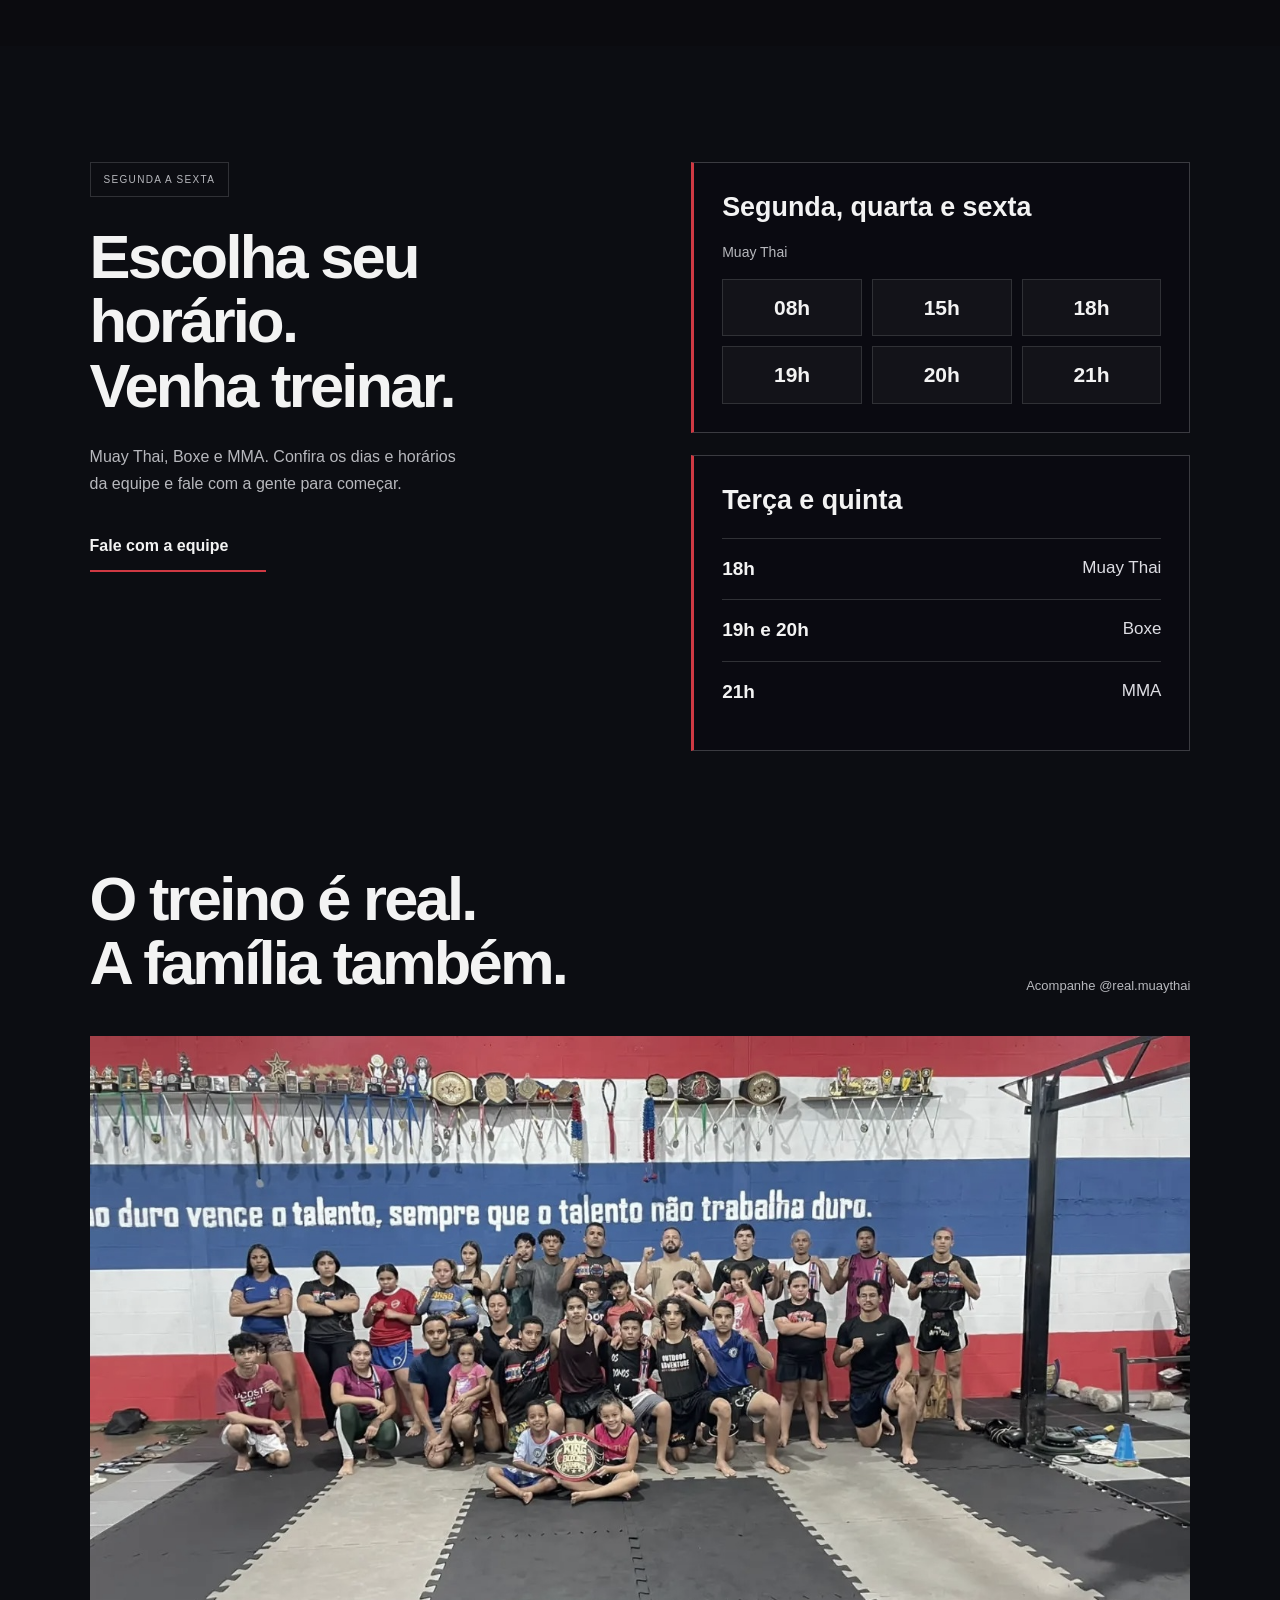
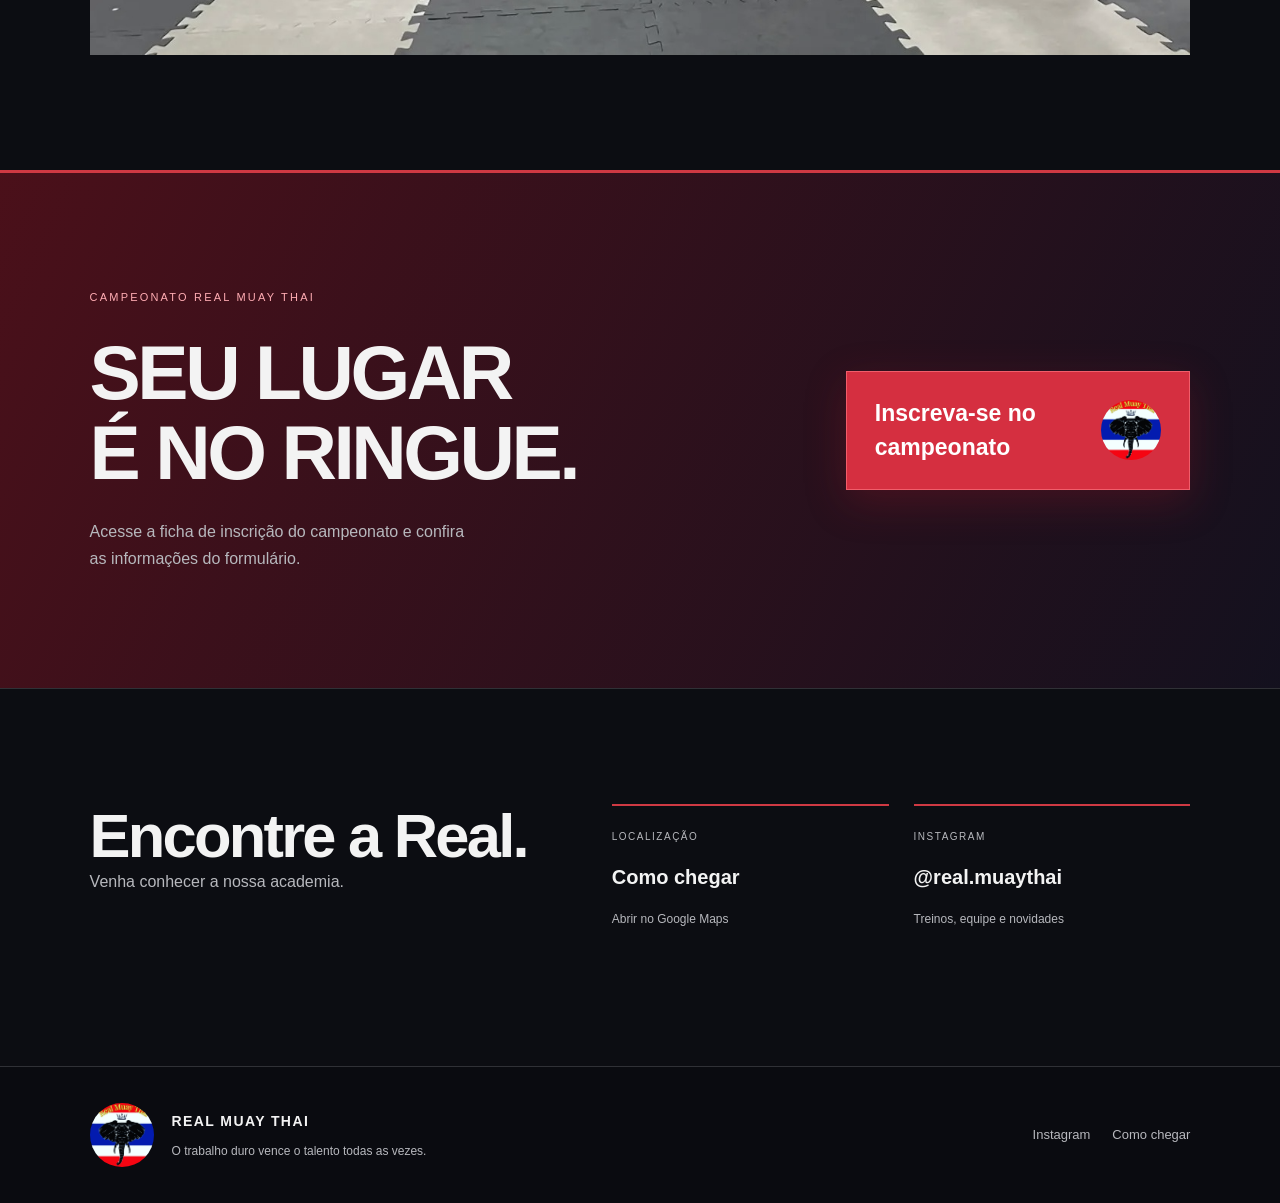
==== commit 0b56271e: "Fill empty space around fighter photos with a blurred copy of the photo Co-Authored-By: Claude Fable" ====
--- a/index.html
+++ b/index.html
@@ -8,7 +8,7 @@
 <meta name="twitter:description" content="Treinos de Muay Thai, Boxe e MMA com Ewerton e Nanda. Confira horários, competidores e como chegar à Real Muay Thai."/>
 <script type="application/ld+json">{"@context":"https://schema.org","@type":"SportsOrganization","@id":"https://realmuaythai.github.io/#organization","name":"Real Muay Thai","url":"https://realmuaythai.github.io/","logo":"https://realmuaythai.github.io/assets/real/logo.jpg","image":"https://realmuaythai.github.io/assets/real/hero-final.jpg","sport":["Muay Thai","Boxe","MMA"],"sameAs":["https://www.instagram.com/real.muaythai/"]}</script></head><body class="bg-q-background-primary text-q-text-primary"><!--$--><main class="real-site"><a class="skip-link" href="#equipe">Pular para o conteúdo</a><nav class="real-nav" aria-label="Navegação principal"><a href="#inicio" class="real-wordmark"><img src="/assets/real/logo.jpg" alt="" width="48" height="48"/><span>REAL<small>MUAY THAI</small></span></a><div class="real-nav-links"><a href="#equipe">Nossa equipe</a><a href="#competidores">Competidores</a><a href="#treinos">Horários</a><a href="#campeonato">Campeonato</a><a href="#contato">Localização</a></div><a class="nav-register" href="https://www.instagram.com/real.muaythai/" target="_blank" rel="noopener noreferrer">Instagram <span aria-hidden="true"> </span></a></nav><section id="inicio" class="real-journey" aria-label="Real Muay Thai"><section class="scroll-scrub" style="--ss-accent:#cf3943;--ss-bg:#090a0c;--ss-ink:#f3f3f3;--ss-muted:#d8d9d2"><div class="scroll-scrub__stage"><div aria-hidden="true" class="scroll-scrub__media"><figure class="scroll-scrub__layer scroll-scrub__layer--scene" data-scroll-scrub-layer="" style="--ss-mobile-position:50% 50%;--ss-object-position:50% 50%"><picture class="scroll-scrub__picture"><source media="(hover: none) and (pointer: coarse), (max-width: 860px)" srcSet="/assets/real/hero-final.jpg"/><img alt="" class="scroll-scrub__poster" decoding="async" fetchPriority="high" loading="eager" src="/assets/real/hero-final.jpg"/></picture></figure></div><div aria-hidden="true" class="scroll-scrub__progress"><span></span></div><nav aria-label="Scroll chapters" class="scroll-scrub__route"><button aria-current="step" class="scroll-scrub__route-button" type="button"><span>Início</span></button></nav></div><div class="scroll-scrub__story"><article class="scroll-scrub__chapter" data-align="left" data-scroll-scrub-band="" id="real-muay-thai" style="min-height:135dvh"><div class="scroll-scrub__chapter-pin"><div class="scroll-scrub__copy"><p class="scroll-scrub__kicker">Tradição tailandesa. Família Real.</p><h1 class="scroll-scrub__title">Real Muay Thai</h1><p class="scroll-scrub__body">O trabalho duro vence o talento todas as vezes.</p><ul class="scroll-scrub__tags"><li>Técnica</li><li>Disciplina</li><li>União</li></ul></div></div></article></div></section><div class="journey-cta"><a class="hero-register" href="#treinos">Comece seu treino <span aria-hidden="true">↓</span></a><span>Disciplina dentro e fora do ringue.</span></div></section><a class="championship-banner" href="https://docs.google.com/forms/d/e/1FAIpQLSdCJNuKHxTYtqW0fWoz6Tfug3bvep1CGuL5wG03dS7vSq0MAg/viewform?pli=1" target="_blank" rel="noopener noreferrer"><span>CAMPEONATO REAL MUAY THAI</span><strong>Faça sua inscrição</strong></a><div class="identity-strip"><span>REAL MUAY THAI</span><span>SEGUNDA A SEXTA</span><span>UMA EQUIPE. UMA FAMÍLIA.</span></div><section class="school-section" aria-labelledby="escola-title"><div class="school-copy"><p class="section-kicker">Nosso lema</p><h2 id="escola-title">O trabalho duro<br/>vence o talento<br/><em>todas as vezes.</em></h2><p>É com essa mentalidade que a Real Muay Thai entra em cada treino. Técnica, constância e união para construir a sua evolução, um round de cada vez.</p><a class="team-link" href="#equipe">Conheça quem está no seu corner ↘</a></div><figure class="family-photo"><img src="/assets/real/graduacao.webp" width="1440" height="1080" alt="Equipe Real Muay Thai reunida com os certificados na graduação de 30 de novembro de 2025" loading="lazy"/><figcaption><span>Equipe Real Muay Thai.</span><a href="https://www.instagram.com/p/DRuPqGUgF0c/" target="_blank" rel="noopener noreferrer" aria-label="Ver foto da equipe no Instagram"> </a></figcaption></figure></section><section id="equipe" class="team-section" aria-labelledby="team-title"><header><h2 id="team-title">No seu corner.<br/><span>Na sua evolução.</span></h2><p>Conheça os professores da Real Muay Thai e acompanhe o trabalho da equipe.</p></header><div class="team-grid"><article class="coach"><div class="coach-top"><span>PROFESSOR</span><span aria-hidden="true">01 / REAL</span></div><h3>Ewerton</h3><p>À frente dos treinos, compartilhando a prática e os fundamentos do Muay Thai com a nossa equipe.</p><a href="https://www.instagram.com/ewerton_professor7/" target="_blank" rel="noopener noreferrer">@ewerton_professor7 <span aria-hidden="true"> </span></a></article><article class="coach"><div class="coach-top"><span>PROFESSORA</span><span aria-hidden="true">02 / REAL</span></div><h3>Nanda</h3><p>Presente na rotina da Real Muay Thai, acompanhando o treino e a caminhada dos nossos alunos.</p><a href="https://www.instagram.com/professora.nanda_thai/" target="_blank" rel="noopener noreferrer">@professora.nanda_thai <span aria-hidden="true"> </span></a></article></div></section><section id="competidores" class="fighters" aria-labelledby="fighters-title">
 <header class="fighters-heading"><div><p class="fighters-eyebrow">REAL MUAY THAI / NOSSA LINHA DE FRENTE</p><h2 id="fighters-title">Feitos no treino.<br><em>Testados no ringue.</em></h2></div><p>Conheça quem leva a Real para dentro do ringue.<br>Selecione um competidor e descubra sua trajetória.</p></header>
-<div class="fighter-stage"><figure class="fighter-portrait"><img id="fighter-photo" src="/assets/competidores/01.webp" alt="Kristoffer" loading="lazy"/><figcaption>REAL MUAY THAI <span id="fighter-index">01 / 11</span></figcaption></figure>
+<div class="fighter-stage"><figure class="fighter-portrait" style="--fighter-photo:url('/assets/competidores/01-mini.webp')"><img id="fighter-photo" src="/assets/competidores/01.webp" alt="Kristoffer" loading="lazy"/><figcaption>REAL MUAY THAI <span id="fighter-index">01 / 11</span></figcaption></figure>
 <div class="fighter-info" aria-live="polite" aria-atomic="true"><p class="fighters-eyebrow">COMPETIDOR REAL</p><h3 id="fighter-name">Kristoffer</h3><div class="fighter-performance"><div class="fighter-stats"><div><strong id="fighter-fights">13</strong><span id="fighter-fights-label">LUTAS</span></div><div id="fighter-belts-stat"><strong id="fighter-belts">3</strong><span id="fighter-belts-label">CINTURÕES</span></div></div><div class="fighter-training"><div class="fighter-arena"><button type="button" class="fighter-training-button" aria-label="Elefante lutador: clique para golpear o saco" aria-describedby="fighter-training-hint"><span class="training-sprite" aria-hidden="true"></span></button></div><p class="fighter-training-hint" id="fighter-training-hint">Clique no elefante para golpear</p></div></div><p id="fighter-description">Kristoffer representa a Real Muay Thai com 13 lutas registradas em sua trajetória. Com 3 cinturões conquistados, seu nome faz parte das conquistas da equipe.</p><blockquote id="fighter-quote">13 batalhas. 3 cinturões. Uma história que continua sendo escrita.</blockquote><span class="fighter-team">UMA EQUIPE. MUITAS HISTÓRIAS.</span></div></div>
 <div class="fighter-motion-controls"><button type="button" class="fighter-motion-toggle" aria-pressed="false">Pausar animações</button></div><div class="fighter-roster-heading"><span>ESCOLHA UM COMPETIDOR</span><span>11 ATLETAS / FAMÍLIA REAL</span></div><div class="arcade-title" role="img" aria-label="Real Muay Thai — selecione seu competidor"></div><div class="fighter-roster" role="group" aria-label="Selecionar competidor"><button type="button" class="fighter-choice" aria-pressed="true" data-fighter="0" aria-label="Selecionar Kristoffer"><span class="arcade-avatar" aria-hidden="true" style="background-size:698.18182% 377.85978%;background-position:1.97568% 30.94290%"></span><span>Kristoffer</span></button><button type="button" class="fighter-choice" aria-pressed="false" data-fighter="1" aria-label="Selecionar Samuel"><span class="arcade-avatar" aria-hidden="true" style="background-size:698.18182% 377.85978%;background-position:21.04863% 30.94290%"></span><span>Samuel</span></button><button type="button" class="fighter-choice" aria-pressed="false" data-fighter="2" aria-label="Selecionar TH"><span class="arcade-avatar" aria-hidden="true" style="background-size:745.63107% 393.84615%;background-position:40.30075% 31.93717%"></span><span>TH</span></button><button type="button" class="fighter-choice" aria-pressed="false" data-fighter="3" aria-label="Selecionar Izabela"><span class="arcade-avatar" aria-hidden="true" style="background-size:698.18182% 377.85978%;background-position:59.72644% 30.94290%"></span><span>Izabela</span></button><button type="button" class="fighter-choice" aria-pressed="false" data-fighter="4" aria-label="Selecionar Wendel"><span class="arcade-avatar" aria-hidden="true" style="background-size:698.18182% 377.85978%;background-position:78.87538% 30.94290%"></span><span>Wendel</span></button><button type="button" class="fighter-choice" aria-pressed="false" data-fighter="5" aria-label="Selecionar João Filho"><span class="arcade-avatar" aria-hidden="true" style="background-size:698.18182% 377.85978%;background-position:98.32827% 30.94290%"></span><span>João Filho</span></button><button type="button" class="fighter-choice" aria-pressed="false" data-fighter="6" aria-label="Selecionar Joshua"><span class="arcade-avatar" aria-hidden="true" style="background-size:695.02262% 373.72263%;background-position:12.09125% 78.66667%"></span><span>Joshua</span></button><button type="button" class="fighter-choice" aria-pressed="false" data-fighter="7" aria-label="Selecionar Antonio"><span class="arcade-avatar" aria-hidden="true" style="background-size:695.02262% 373.72263%;background-position:31.48289% 78.66667%"></span><span>Antonio</span></button><button type="button" class="fighter-choice" aria-pressed="false" data-fighter="8" aria-label="Selecionar Iago"><span class="arcade-avatar" aria-hidden="true" style="background-size:727.96209% 373.72263%;background-position:50.18868% 78.66667%"></span><span>Iago</span></button><button type="button" class="fighter-choice" aria-pressed="false" data-fighter="9" aria-label="Selecionar Narão"><span class="arcade-avatar" aria-hidden="true" style="background-size:721.12676% 373.72263%;background-position:68.63190% 78.66667%"></span><span>Narão</span></button><button type="button" class="fighter-choice" aria-pressed="false" data-fighter="10" aria-label="Selecionar Thiago"><span class="arcade-avatar" aria-hidden="true" style="background-size:691.89189% 373.72263%;background-position:87.97565% 78.66667%"></span><span>Thiago</span></button></div><noscript>Ative o JavaScript para alternar entre os perfis dos competidores.</noscript></section><section id="treinos" class="training-section" aria-labelledby="training-title"><div><span class="schedule">SEGUNDA A SEXTA</span><h2 id="training-title">Escolha seu horário.<br/>Venha treinar.</h2><p>Muay Thai, Boxe e MMA. Confira os dias e horários da equipe e fale com a gente para começar.</p><a class="training-contact" href="https://www.instagram.com/real.muaythai/" target="_blank" rel="noopener noreferrer">Fale com a equipe <span aria-hidden="true"> </span></a></div><div class="timetable"><article class="schedule-card"><h3>Segunda, quarta e sexta</h3><p class="schedule-modality">Muay Thai</p><div class="time-chips" aria-label="Horários de Muay Thai na segunda, quarta e sexta"><span>08h</span><span>15h</span><span>18h</span><span>19h</span><span>20h</span><span>21h</span></div></article><article class="schedule-card"><h3>Terça e quinta</h3><dl class="schedule-rows"><div><dt>18h</dt><dd>Muay Thai</dd></div><div><dt>19h e 20h</dt><dd>Boxe</dd></div><div><dt>21h</dt><dd>MMA</dd></div></dl></article></div></section><section class="community-section" aria-labelledby="community-title"><div class="community-heading"><h2 id="community-title">O treino é real.<br/>A família também.</h2><a href="https://www.instagram.com/real.muaythai/" target="_blank" rel="noopener noreferrer">Acompanhe @real.muaythai  </a></div><a class="training-photo" href="https://www.instagram.com/real.muaythai/p/DdSl0HAnJc1/" target="_blank" rel="noopener noreferrer"><img src="/assets/real/training.jpg" width="1440" height="810" alt="Equipe Real Muay Thai reunida na academia" loading="lazy"/></a></section><section id="campeonato" class="championship-section" aria-labelledby="championship-title"><div><p class="section-kicker">Campeonato Real Muay Thai</p><h2 id="championship-title">Seu lugar<br/>é no ringue.</h2><p>Acesse a ficha de inscrição do campeonato e confira as informações do formulário.</p></div><a class="championship-register" href="https://docs.google.com/forms/d/e/1FAIpQLSdCJNuKHxTYtqW0fWoz6Tfug3bvep1CGuL5wG03dS7vSq0MAg/viewform?pli=1" target="_blank" rel="noopener noreferrer"><span>Inscreva-se no campeonato</span><span aria-hidden="true"> </span></a></section><section id="contato" class="contact-section" aria-labelledby="contact-title"><div><h2 id="contact-title">Encontre a Real.</h2><p>Venha conhecer a nossa academia.</p></div><div class="contact-links"><a href="https://maps.app.goo.gl/8tR5z6i1eGDaxAyk9" target="_blank" rel="noopener noreferrer"><span>LOCALIZAÇÃO</span><strong>Como chegar  </strong><small>Abrir no Google Maps</small></a><a href="https://www.instagram.com/real.muaythai/" target="_blank" rel="noopener noreferrer"><span>INSTAGRAM</span><strong>@real.muaythai  </strong><small>Treinos, equipe e novidades</small></a></div></section><footer><div class="footer-brand"><img src="/assets/real/logo.jpg" alt="Logo oficial Real Muay Thai com elefante coroado" width="64" height="64"/><div><strong>REAL MUAY THAI</strong><p>O trabalho duro vence o talento todas as vezes.</p></div></div><div class="footer-links"><a href="https://www.instagram.com/real.muaythai/" target="_blank" rel="noopener noreferrer">Instagram  </a><a href="https://maps.app.goo.gl/8tR5z6i1eGDaxAyk9" target="_blank" rel="noopener noreferrer">Como chegar  </a></div></footer></main><!--/$--><link rel="stylesheet" href="https://fonts.googleapis.com/css2?family=Space+Grotesk:wght@700&display=swap"><script src="/assets/competidores-v8.js" defer></script></body></html>
 
--- a/assets/competidores-v8.css
+++ b/assets/competidores-v8.css
@@ -1,5 +1,8 @@
 .fighter-stage { scroll-margin-top: 100px; overflow: hidden; }
-.fighter-portrait > img { min-width: 0; }
+.fighter-portrait { overflow: hidden; isolation: isolate; }
+.fighter-portrait::before { content: ''; position: absolute; inset: -40px; z-index: -1; background: var(--fighter-photo) center / cover no-repeat; filter: blur(24px) brightness(.5); }
+.fighter-portrait > img { min-width: 0; position: relative; }
+.fighter-portrait figcaption { text-shadow: 0 1px 3px #000c; }
 .fighter-info { min-width: 0; }
 .fighter-performance { display: flex; align-items: center; flex-wrap: wrap; gap: 16px 24px; border-bottom: 1px solid #ffffff18; padding-bottom: 16px; }
 .fighter-stats { border: 0; padding: 0; gap: 26px; flex-shrink: 0; }
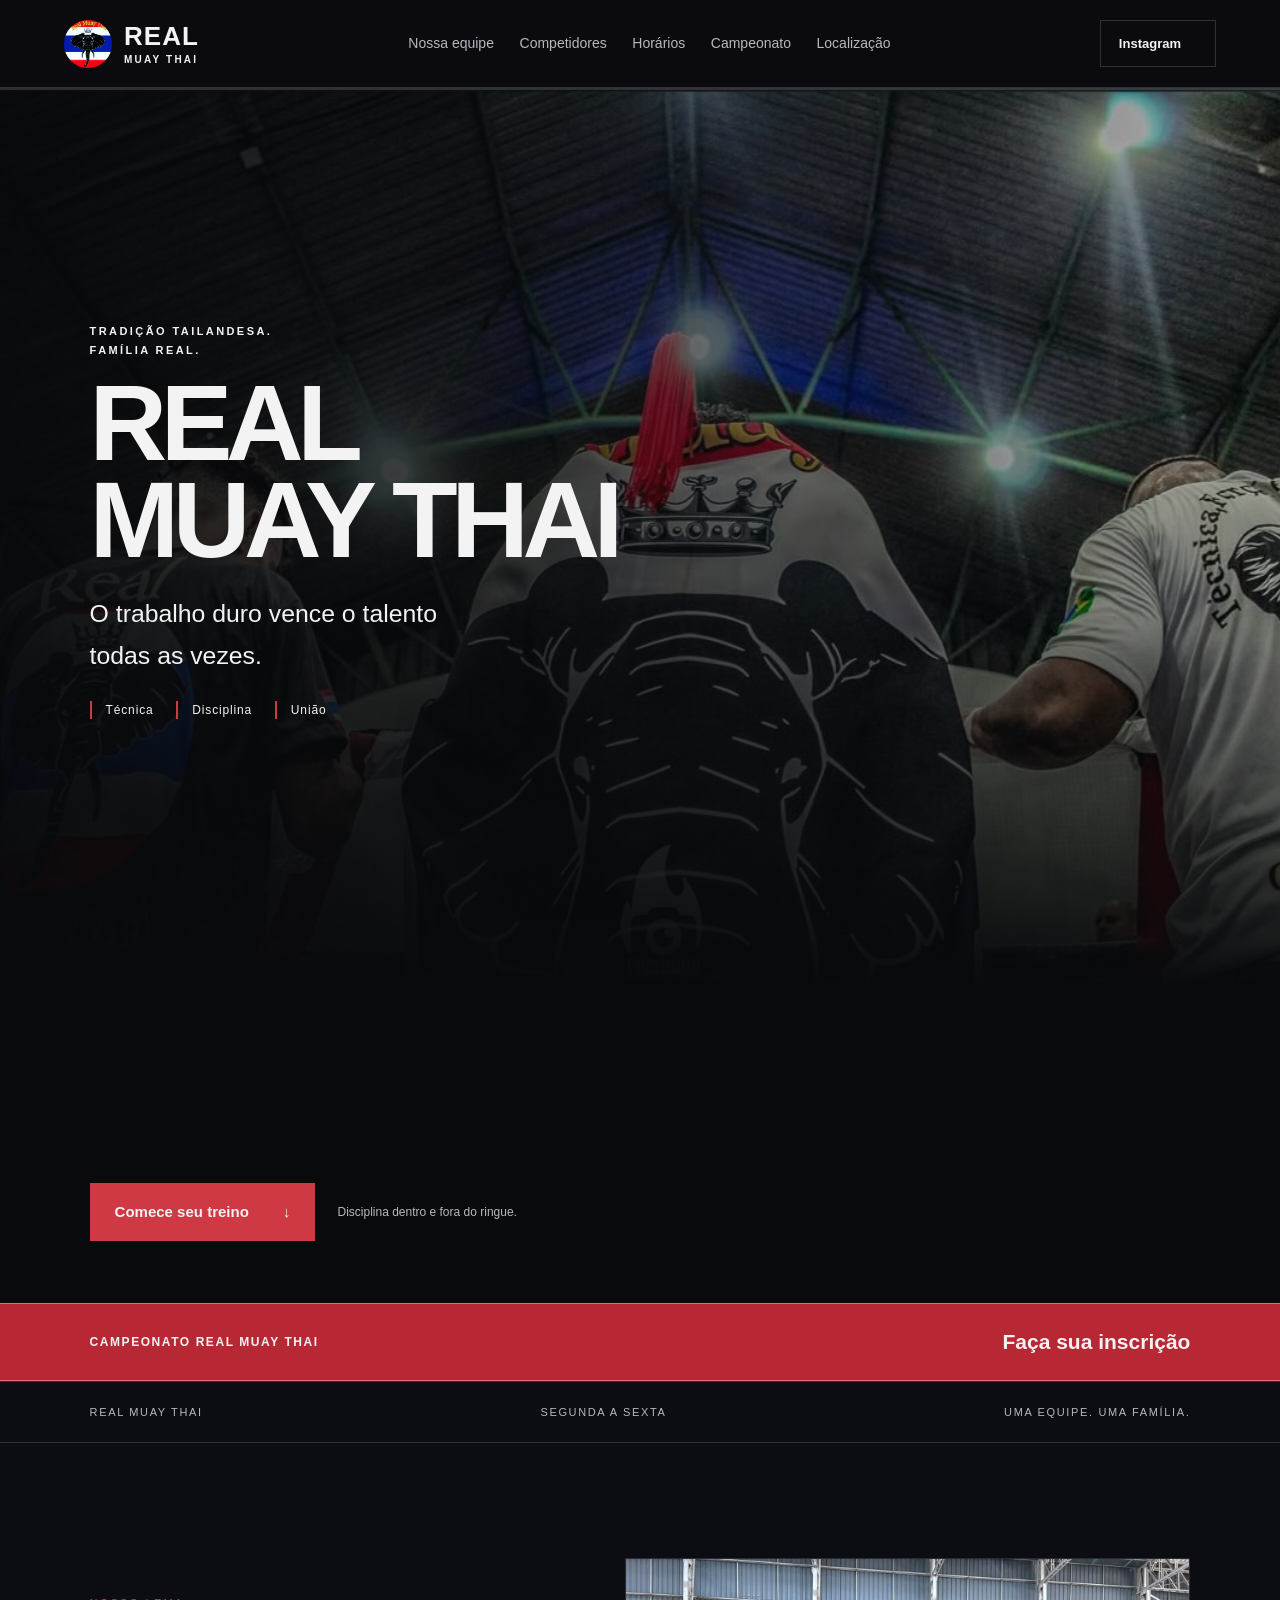
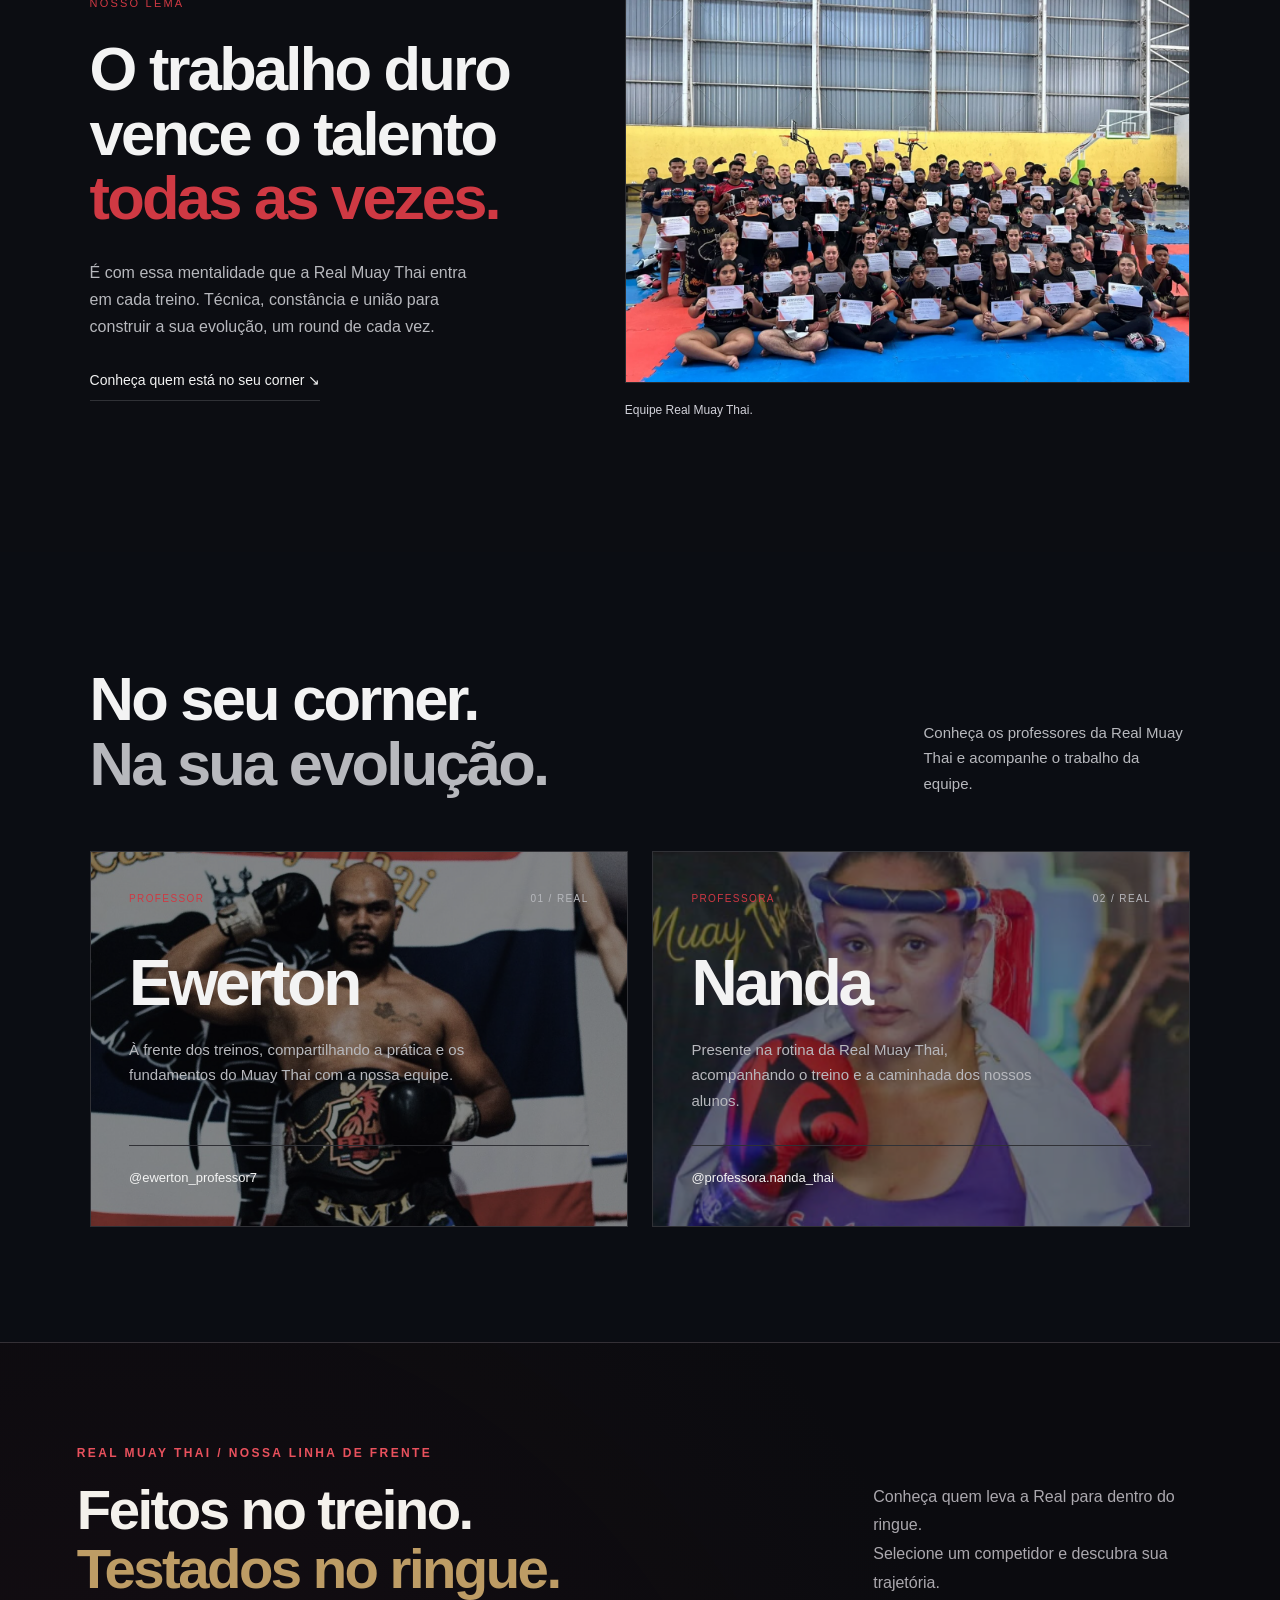
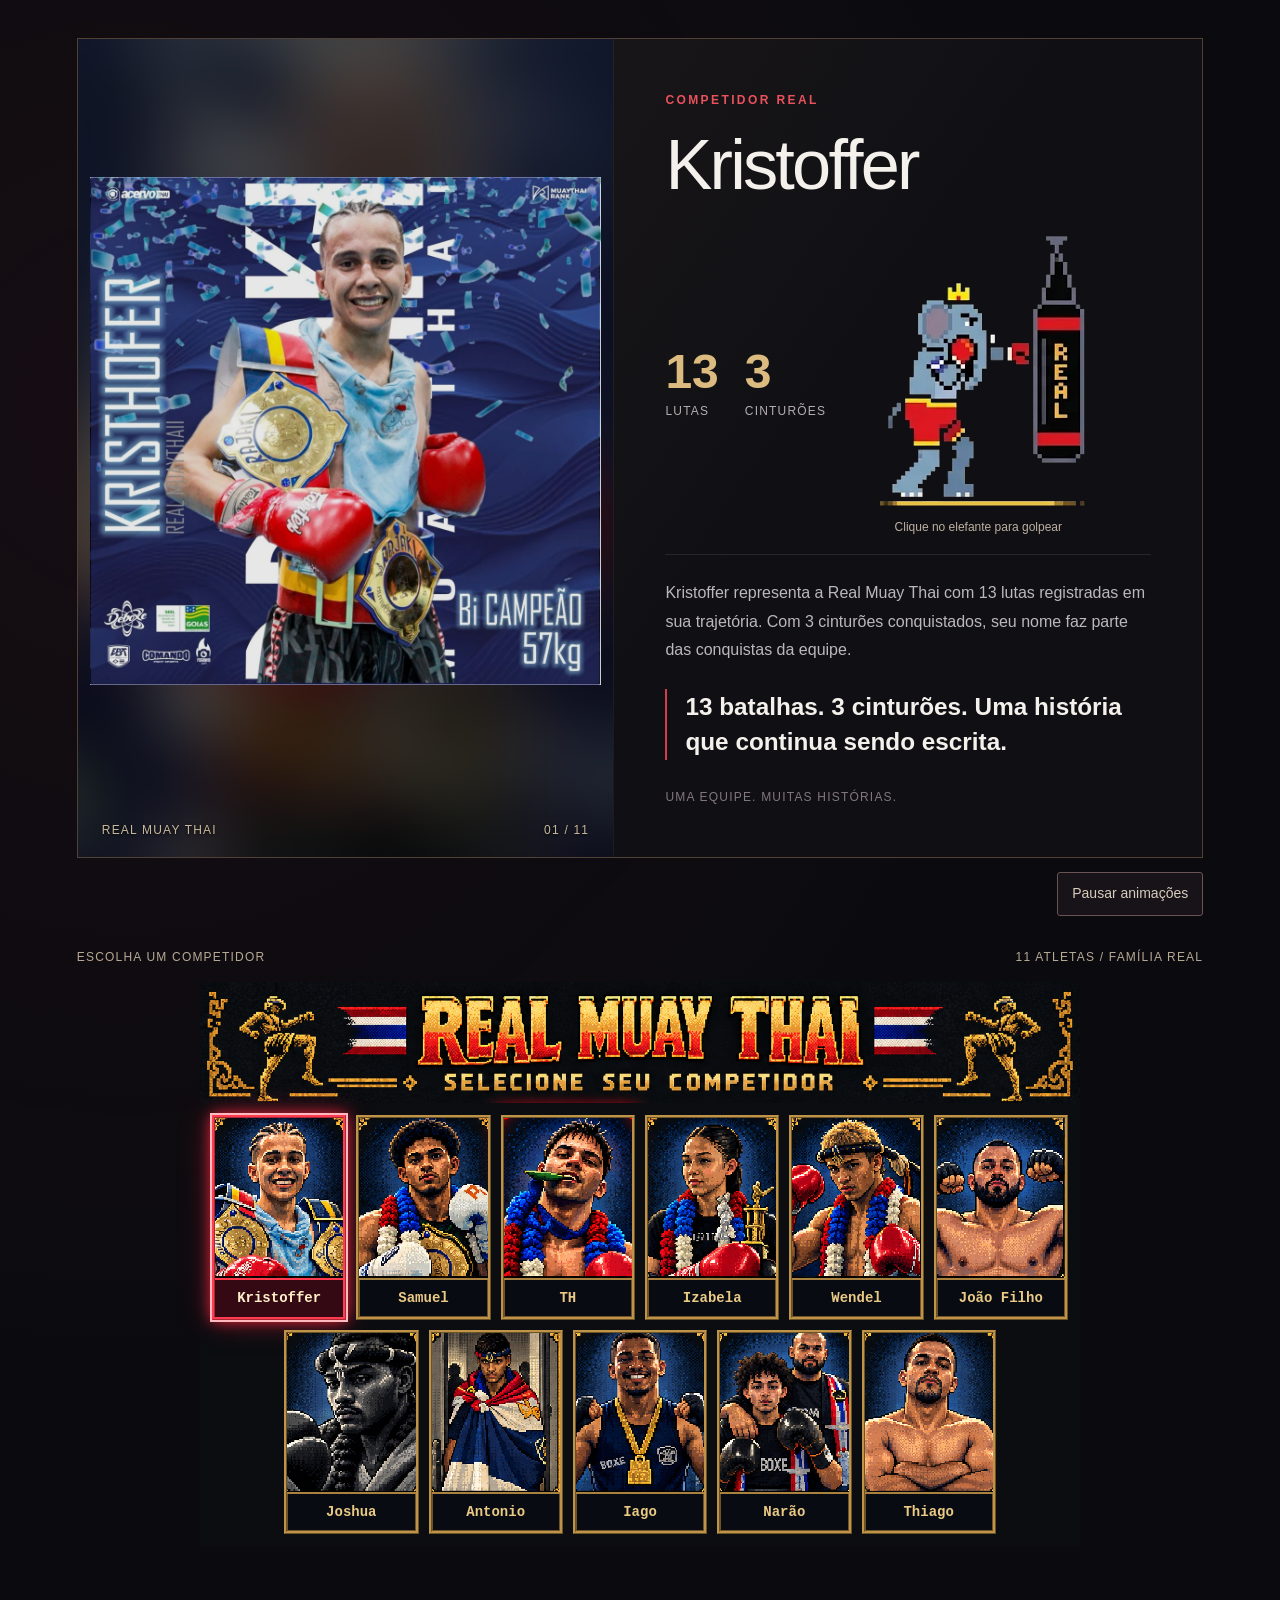
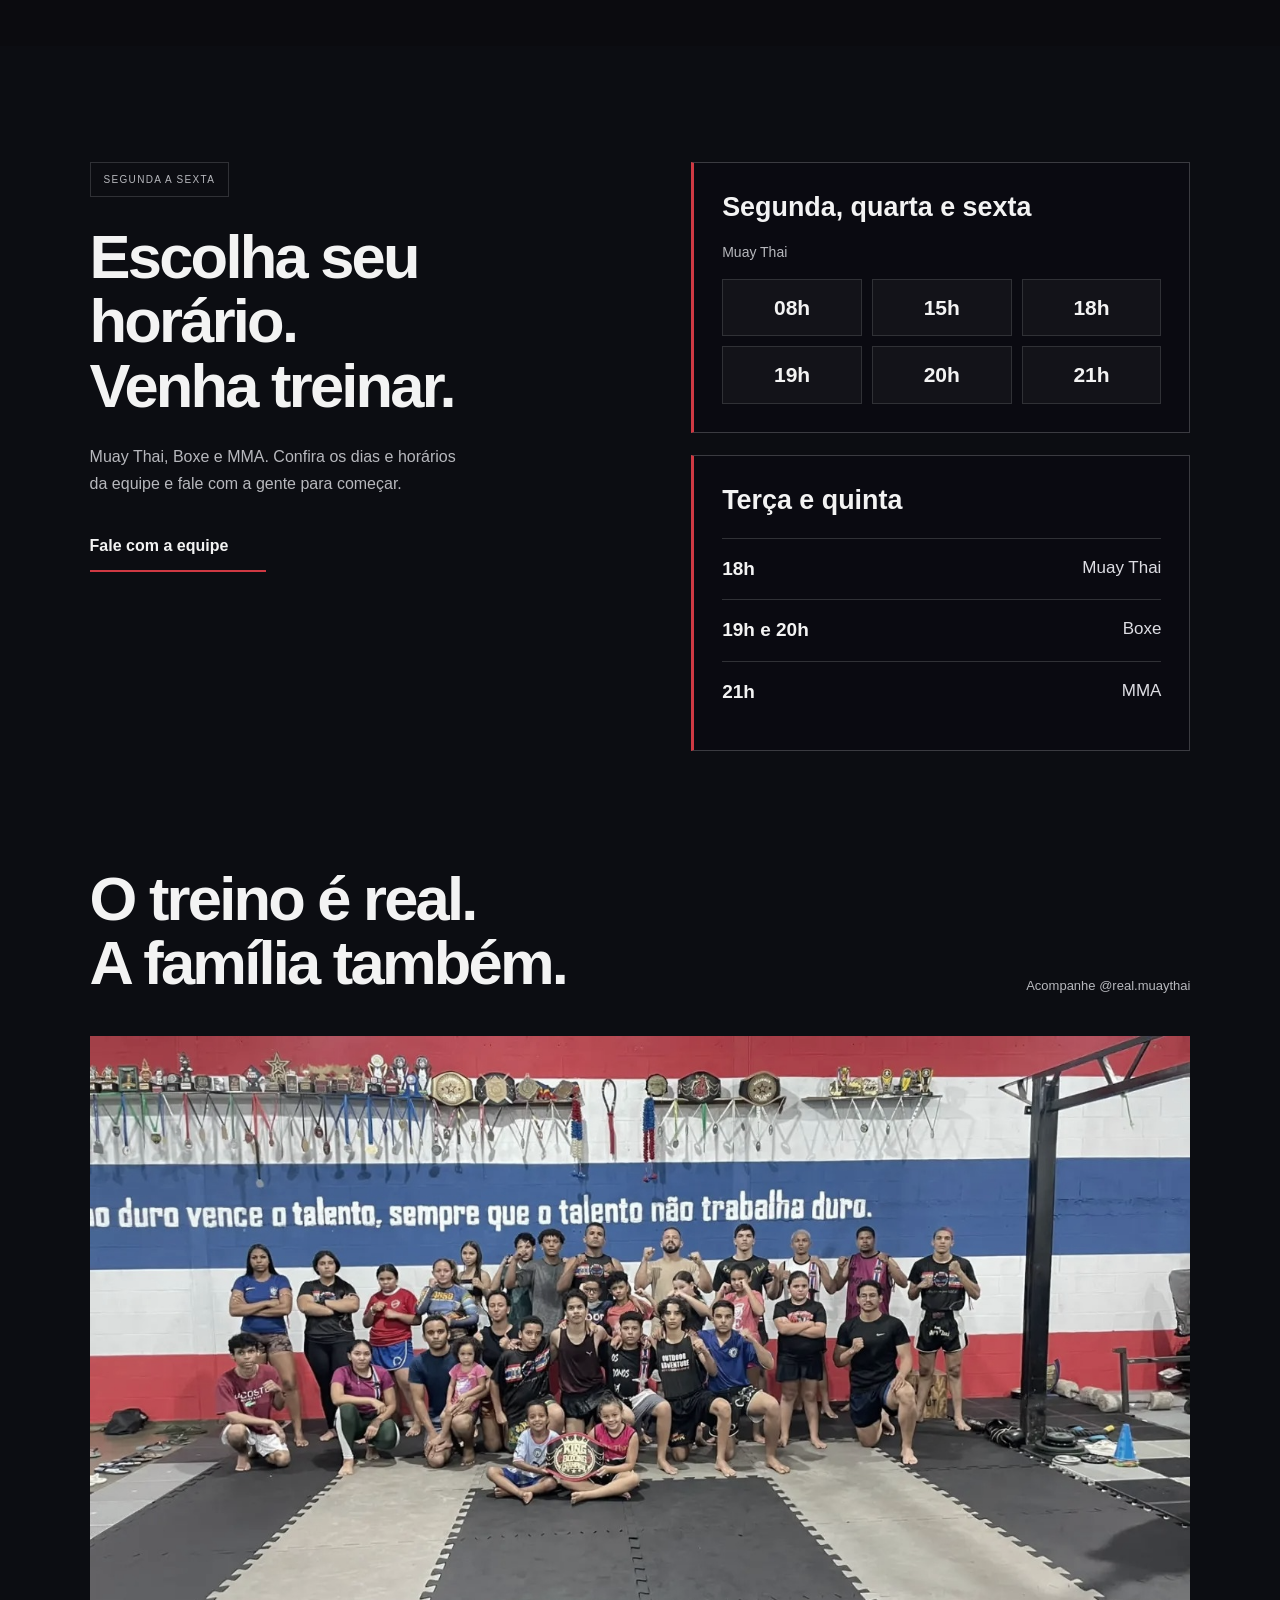
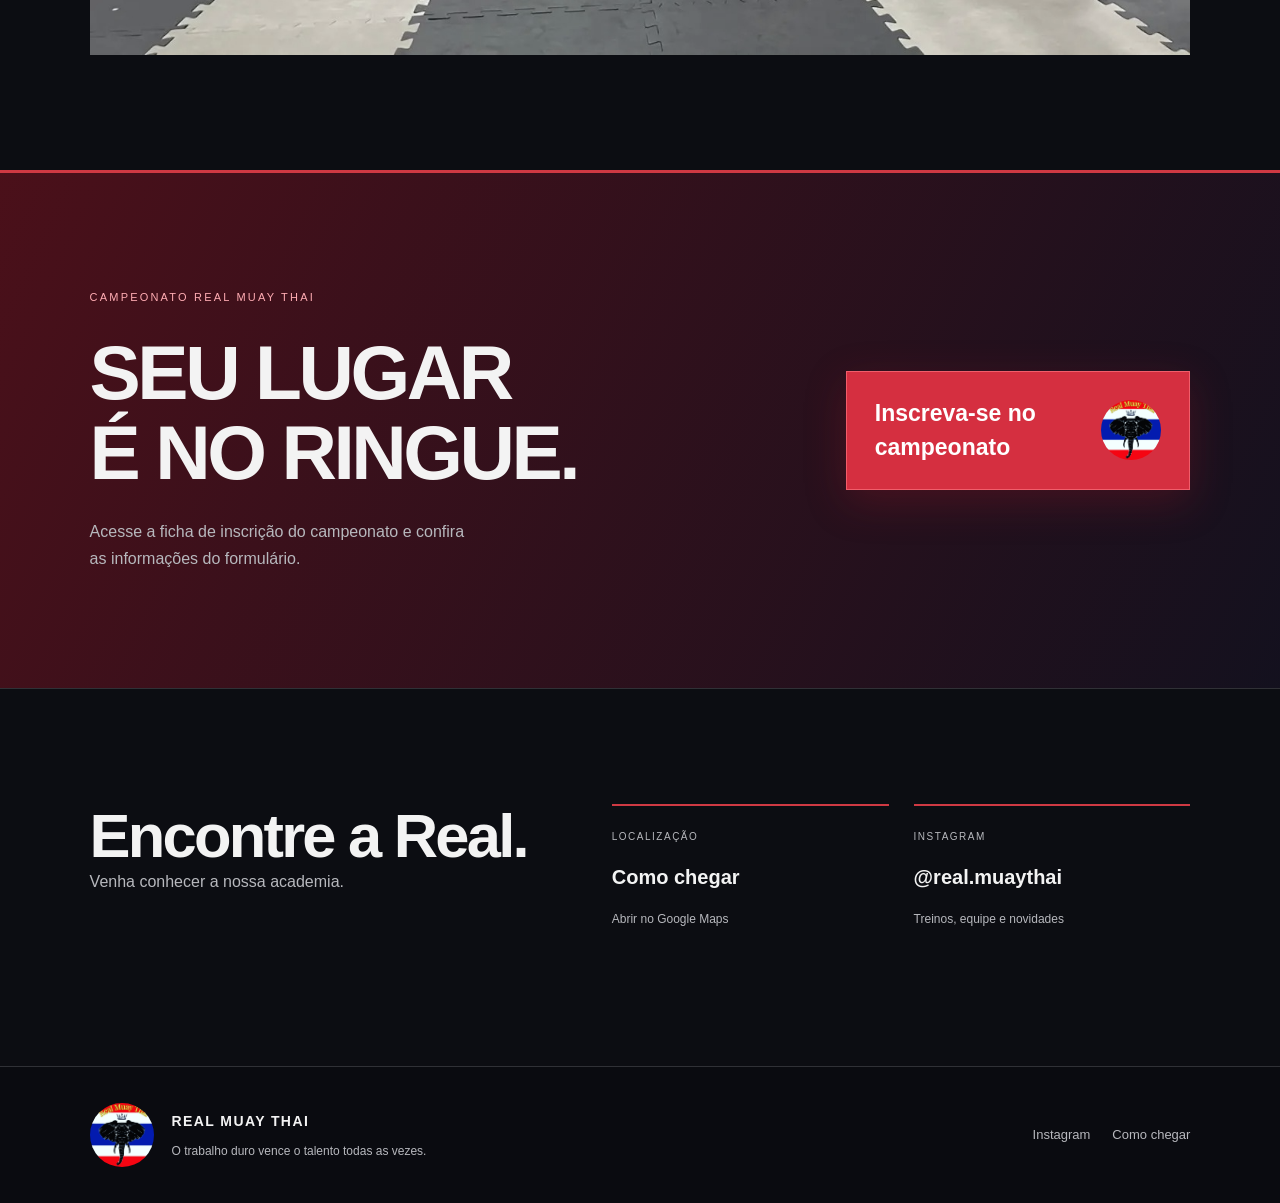
==== commit 04f0cb0b: "Add branded athlete sign-up page that feeds the existing Google Form New /inscricao/ page in the Rea" ====
--- a/index.html
+++ b/index.html
@@ -6,11 +6,11 @@
 <meta property="og:image:alt" content="Real Muay Thai"/>
 <meta name="twitter:title" content="Real Muay Thai - GO | Treinos de Muay Thai, Boxe e MMA"/>
 <meta name="twitter:description" content="Treinos de Muay Thai, Boxe e MMA com Ewerton e Nanda. Confira horários, competidores e como chegar à Real Muay Thai."/>
-<script type="application/ld+json">{"@context":"https://schema.org","@type":"SportsOrganization","@id":"https://realmuaythai.github.io/#organization","name":"Real Muay Thai","url":"https://realmuaythai.github.io/","logo":"https://realmuaythai.github.io/assets/real/logo.jpg","image":"https://realmuaythai.github.io/assets/real/hero-final.jpg","sport":["Muay Thai","Boxe","MMA"],"sameAs":["https://www.instagram.com/real.muaythai/"]}</script></head><body class="bg-q-background-primary text-q-text-primary"><!--$--><main class="real-site"><a class="skip-link" href="#equipe">Pular para o conteúdo</a><nav class="real-nav" aria-label="Navegação principal"><a href="#inicio" class="real-wordmark"><img src="/assets/real/logo.jpg" alt="" width="48" height="48"/><span>REAL<small>MUAY THAI</small></span></a><div class="real-nav-links"><a href="#equipe">Nossa equipe</a><a href="#competidores">Competidores</a><a href="#treinos">Horários</a><a href="#campeonato">Campeonato</a><a href="#contato">Localização</a></div><a class="nav-register" href="https://www.instagram.com/real.muaythai/" target="_blank" rel="noopener noreferrer">Instagram <span aria-hidden="true"> </span></a></nav><section id="inicio" class="real-journey" aria-label="Real Muay Thai"><section class="scroll-scrub" style="--ss-accent:#cf3943;--ss-bg:#090a0c;--ss-ink:#f3f3f3;--ss-muted:#d8d9d2"><div class="scroll-scrub__stage"><div aria-hidden="true" class="scroll-scrub__media"><figure class="scroll-scrub__layer scroll-scrub__layer--scene" data-scroll-scrub-layer="" style="--ss-mobile-position:50% 50%;--ss-object-position:50% 50%"><picture class="scroll-scrub__picture"><source media="(hover: none) and (pointer: coarse), (max-width: 860px)" srcSet="/assets/real/hero-final.jpg"/><img alt="" class="scroll-scrub__poster" decoding="async" fetchPriority="high" loading="eager" src="/assets/real/hero-final.jpg"/></picture></figure></div><div aria-hidden="true" class="scroll-scrub__progress"><span></span></div><nav aria-label="Scroll chapters" class="scroll-scrub__route"><button aria-current="step" class="scroll-scrub__route-button" type="button"><span>Início</span></button></nav></div><div class="scroll-scrub__story"><article class="scroll-scrub__chapter" data-align="left" data-scroll-scrub-band="" id="real-muay-thai" style="min-height:135dvh"><div class="scroll-scrub__chapter-pin"><div class="scroll-scrub__copy"><p class="scroll-scrub__kicker">Tradição tailandesa. Família Real.</p><h1 class="scroll-scrub__title">Real Muay Thai</h1><p class="scroll-scrub__body">O trabalho duro vence o talento todas as vezes.</p><ul class="scroll-scrub__tags"><li>Técnica</li><li>Disciplina</li><li>União</li></ul></div></div></article></div></section><div class="journey-cta"><a class="hero-register" href="#treinos">Comece seu treino <span aria-hidden="true">↓</span></a><span>Disciplina dentro e fora do ringue.</span></div></section><a class="championship-banner" href="https://docs.google.com/forms/d/e/1FAIpQLSdCJNuKHxTYtqW0fWoz6Tfug3bvep1CGuL5wG03dS7vSq0MAg/viewform?pli=1" target="_blank" rel="noopener noreferrer"><span>CAMPEONATO REAL MUAY THAI</span><strong>Faça sua inscrição</strong></a><div class="identity-strip"><span>REAL MUAY THAI</span><span>SEGUNDA A SEXTA</span><span>UMA EQUIPE. UMA FAMÍLIA.</span></div><section class="school-section" aria-labelledby="escola-title"><div class="school-copy"><p class="section-kicker">Nosso lema</p><h2 id="escola-title">O trabalho duro<br/>vence o talento<br/><em>todas as vezes.</em></h2><p>É com essa mentalidade que a Real Muay Thai entra em cada treino. Técnica, constância e união para construir a sua evolução, um round de cada vez.</p><a class="team-link" href="#equipe">Conheça quem está no seu corner ↘</a></div><figure class="family-photo"><img src="/assets/real/graduacao.webp" width="1440" height="1080" alt="Equipe Real Muay Thai reunida com os certificados na graduação de 30 de novembro de 2025" loading="lazy"/><figcaption><span>Equipe Real Muay Thai.</span><a href="https://www.instagram.com/p/DRuPqGUgF0c/" target="_blank" rel="noopener noreferrer" aria-label="Ver foto da equipe no Instagram"> </a></figcaption></figure></section><section id="equipe" class="team-section" aria-labelledby="team-title"><header><h2 id="team-title">No seu corner.<br/><span>Na sua evolução.</span></h2><p>Conheça os professores da Real Muay Thai e acompanhe o trabalho da equipe.</p></header><div class="team-grid"><article class="coach"><div class="coach-top"><span>PROFESSOR</span><span aria-hidden="true">01 / REAL</span></div><h3>Ewerton</h3><p>À frente dos treinos, compartilhando a prática e os fundamentos do Muay Thai com a nossa equipe.</p><a href="https://www.instagram.com/ewerton_professor7/" target="_blank" rel="noopener noreferrer">@ewerton_professor7 <span aria-hidden="true"> </span></a></article><article class="coach"><div class="coach-top"><span>PROFESSORA</span><span aria-hidden="true">02 / REAL</span></div><h3>Nanda</h3><p>Presente na rotina da Real Muay Thai, acompanhando o treino e a caminhada dos nossos alunos.</p><a href="https://www.instagram.com/professora.nanda_thai/" target="_blank" rel="noopener noreferrer">@professora.nanda_thai <span aria-hidden="true"> </span></a></article></div></section><section id="competidores" class="fighters" aria-labelledby="fighters-title">
+<script type="application/ld+json">{"@context":"https://schema.org","@type":"SportsOrganization","@id":"https://realmuaythai.github.io/#organization","name":"Real Muay Thai","url":"https://realmuaythai.github.io/","logo":"https://realmuaythai.github.io/assets/real/logo.jpg","image":"https://realmuaythai.github.io/assets/real/hero-final.jpg","sport":["Muay Thai","Boxe","MMA"],"sameAs":["https://www.instagram.com/real.muaythai/"]}</script></head><body class="bg-q-background-primary text-q-text-primary"><!--$--><main class="real-site"><a class="skip-link" href="#equipe">Pular para o conteúdo</a><nav class="real-nav" aria-label="Navegação principal"><a href="#inicio" class="real-wordmark"><img src="/assets/real/logo.jpg" alt="" width="48" height="48"/><span>REAL<small>MUAY THAI</small></span></a><div class="real-nav-links"><a href="#equipe">Nossa equipe</a><a href="#competidores">Competidores</a><a href="#treinos">Horários</a><a href="#campeonato">Campeonato</a><a href="#contato">Localização</a></div><a class="nav-register" href="https://www.instagram.com/real.muaythai/" target="_blank" rel="noopener noreferrer">Instagram <span aria-hidden="true"> </span></a></nav><section id="inicio" class="real-journey" aria-label="Real Muay Thai"><section class="scroll-scrub" style="--ss-accent:#cf3943;--ss-bg:#090a0c;--ss-ink:#f3f3f3;--ss-muted:#d8d9d2"><div class="scroll-scrub__stage"><div aria-hidden="true" class="scroll-scrub__media"><figure class="scroll-scrub__layer scroll-scrub__layer--scene" data-scroll-scrub-layer="" style="--ss-mobile-position:50% 50%;--ss-object-position:50% 50%"><picture class="scroll-scrub__picture"><source media="(hover: none) and (pointer: coarse), (max-width: 860px)" srcSet="/assets/real/hero-final.jpg"/><img alt="" class="scroll-scrub__poster" decoding="async" fetchPriority="high" loading="eager" src="/assets/real/hero-final.jpg"/></picture></figure></div><div aria-hidden="true" class="scroll-scrub__progress"><span></span></div><nav aria-label="Scroll chapters" class="scroll-scrub__route"><button aria-current="step" class="scroll-scrub__route-button" type="button"><span>Início</span></button></nav></div><div class="scroll-scrub__story"><article class="scroll-scrub__chapter" data-align="left" data-scroll-scrub-band="" id="real-muay-thai" style="min-height:135dvh"><div class="scroll-scrub__chapter-pin"><div class="scroll-scrub__copy"><p class="scroll-scrub__kicker">Tradição tailandesa. Família Real.</p><h1 class="scroll-scrub__title">Real Muay Thai</h1><p class="scroll-scrub__body">O trabalho duro vence o talento todas as vezes.</p><ul class="scroll-scrub__tags"><li>Técnica</li><li>Disciplina</li><li>União</li></ul></div></div></article></div></section><div class="journey-cta"><a class="hero-register" href="#treinos">Comece seu treino <span aria-hidden="true">↓</span></a><span>Disciplina dentro e fora do ringue.</span></div></section><a class="championship-banner" href="/inscricao/"><span>CAMPEONATO REAL MUAY THAI</span><strong>Faça sua inscrição</strong></a><div class="identity-strip"><span>REAL MUAY THAI</span><span>SEGUNDA A SEXTA</span><span>UMA EQUIPE. UMA FAMÍLIA.</span></div><section class="school-section" aria-labelledby="escola-title"><div class="school-copy"><p class="section-kicker">Nosso lema</p><h2 id="escola-title">O trabalho duro<br/>vence o talento<br/><em>todas as vezes.</em></h2><p>É com essa mentalidade que a Real Muay Thai entra em cada treino. Técnica, constância e união para construir a sua evolução, um round de cada vez.</p><a class="team-link" href="#equipe">Conheça quem está no seu corner ↘</a></div><figure class="family-photo"><img src="/assets/real/graduacao.webp" width="1440" height="1080" alt="Equipe Real Muay Thai reunida com os certificados na graduação de 30 de novembro de 2025" loading="lazy"/><figcaption><span>Equipe Real Muay Thai.</span><a href="https://www.instagram.com/p/DRuPqGUgF0c/" target="_blank" rel="noopener noreferrer" aria-label="Ver foto da equipe no Instagram"> </a></figcaption></figure></section><section id="equipe" class="team-section" aria-labelledby="team-title"><header><h2 id="team-title">No seu corner.<br/><span>Na sua evolução.</span></h2><p>Conheça os professores da Real Muay Thai e acompanhe o trabalho da equipe.</p></header><div class="team-grid"><article class="coach"><div class="coach-top"><span>PROFESSOR</span><span aria-hidden="true">01 / REAL</span></div><h3>Ewerton</h3><p>À frente dos treinos, compartilhando a prática e os fundamentos do Muay Thai com a nossa equipe.</p><a href="https://www.instagram.com/ewerton_professor7/" target="_blank" rel="noopener noreferrer">@ewerton_professor7 <span aria-hidden="true"> </span></a></article><article class="coach"><div class="coach-top"><span>PROFESSORA</span><span aria-hidden="true">02 / REAL</span></div><h3>Nanda</h3><p>Presente na rotina da Real Muay Thai, acompanhando o treino e a caminhada dos nossos alunos.</p><a href="https://www.instagram.com/professora.nanda_thai/" target="_blank" rel="noopener noreferrer">@professora.nanda_thai <span aria-hidden="true"> </span></a></article></div></section><section id="competidores" class="fighters" aria-labelledby="fighters-title">
 <header class="fighters-heading"><div><p class="fighters-eyebrow">REAL MUAY THAI / NOSSA LINHA DE FRENTE</p><h2 id="fighters-title">Feitos no treino.<br><em>Testados no ringue.</em></h2></div><p>Conheça quem leva a Real para dentro do ringue.<br>Selecione um competidor e descubra sua trajetória.</p></header>
 <div class="fighter-stage"><figure class="fighter-portrait" style="--fighter-photo:url('/assets/competidores/01-mini.webp')"><img id="fighter-photo" src="/assets/competidores/01.webp" alt="Kristoffer" loading="lazy"/><figcaption>REAL MUAY THAI <span id="fighter-index">01 / 11</span></figcaption></figure>
 <div class="fighter-info" aria-live="polite" aria-atomic="true"><p class="fighters-eyebrow">COMPETIDOR REAL</p><h3 id="fighter-name">Kristoffer</h3><div class="fighter-performance"><div class="fighter-stats"><div><strong id="fighter-fights">13</strong><span id="fighter-fights-label">LUTAS</span></div><div id="fighter-belts-stat"><strong id="fighter-belts">3</strong><span id="fighter-belts-label">CINTURÕES</span></div></div><div class="fighter-training"><div class="fighter-arena"><button type="button" class="fighter-training-button" aria-label="Elefante lutador: clique para golpear o saco" aria-describedby="fighter-training-hint"><span class="training-sprite" aria-hidden="true"></span></button></div><p class="fighter-training-hint" id="fighter-training-hint">Clique no elefante para golpear</p></div></div><p id="fighter-description">Kristoffer representa a Real Muay Thai com 13 lutas registradas em sua trajetória. Com 3 cinturões conquistados, seu nome faz parte das conquistas da equipe.</p><blockquote id="fighter-quote">13 batalhas. 3 cinturões. Uma história que continua sendo escrita.</blockquote><span class="fighter-team">UMA EQUIPE. MUITAS HISTÓRIAS.</span></div></div>
-<div class="fighter-motion-controls"><button type="button" class="fighter-motion-toggle" aria-pressed="false">Pausar animações</button></div><div class="fighter-roster-heading"><span>ESCOLHA UM COMPETIDOR</span><span>11 ATLETAS / FAMÍLIA REAL</span></div><div class="arcade-title" role="img" aria-label="Real Muay Thai — selecione seu competidor"></div><div class="fighter-roster" role="group" aria-label="Selecionar competidor"><button type="button" class="fighter-choice" aria-pressed="true" data-fighter="0" aria-label="Selecionar Kristoffer"><span class="arcade-avatar" aria-hidden="true" style="background-size:698.18182% 377.85978%;background-position:1.97568% 30.94290%"></span><span>Kristoffer</span></button><button type="button" class="fighter-choice" aria-pressed="false" data-fighter="1" aria-label="Selecionar Samuel"><span class="arcade-avatar" aria-hidden="true" style="background-size:698.18182% 377.85978%;background-position:21.04863% 30.94290%"></span><span>Samuel</span></button><button type="button" class="fighter-choice" aria-pressed="false" data-fighter="2" aria-label="Selecionar TH"><span class="arcade-avatar" aria-hidden="true" style="background-size:745.63107% 393.84615%;background-position:40.30075% 31.93717%"></span><span>TH</span></button><button type="button" class="fighter-choice" aria-pressed="false" data-fighter="3" aria-label="Selecionar Izabela"><span class="arcade-avatar" aria-hidden="true" style="background-size:698.18182% 377.85978%;background-position:59.72644% 30.94290%"></span><span>Izabela</span></button><button type="button" class="fighter-choice" aria-pressed="false" data-fighter="4" aria-label="Selecionar Wendel"><span class="arcade-avatar" aria-hidden="true" style="background-size:698.18182% 377.85978%;background-position:78.87538% 30.94290%"></span><span>Wendel</span></button><button type="button" class="fighter-choice" aria-pressed="false" data-fighter="5" aria-label="Selecionar João Filho"><span class="arcade-avatar" aria-hidden="true" style="background-size:698.18182% 377.85978%;background-position:98.32827% 30.94290%"></span><span>João Filho</span></button><button type="button" class="fighter-choice" aria-pressed="false" data-fighter="6" aria-label="Selecionar Joshua"><span class="arcade-avatar" aria-hidden="true" style="background-size:695.02262% 373.72263%;background-position:12.09125% 78.66667%"></span><span>Joshua</span></button><button type="button" class="fighter-choice" aria-pressed="false" data-fighter="7" aria-label="Selecionar Antonio"><span class="arcade-avatar" aria-hidden="true" style="background-size:695.02262% 373.72263%;background-position:31.48289% 78.66667%"></span><span>Antonio</span></button><button type="button" class="fighter-choice" aria-pressed="false" data-fighter="8" aria-label="Selecionar Iago"><span class="arcade-avatar" aria-hidden="true" style="background-size:727.96209% 373.72263%;background-position:50.18868% 78.66667%"></span><span>Iago</span></button><button type="button" class="fighter-choice" aria-pressed="false" data-fighter="9" aria-label="Selecionar Narão"><span class="arcade-avatar" aria-hidden="true" style="background-size:721.12676% 373.72263%;background-position:68.63190% 78.66667%"></span><span>Narão</span></button><button type="button" class="fighter-choice" aria-pressed="false" data-fighter="10" aria-label="Selecionar Thiago"><span class="arcade-avatar" aria-hidden="true" style="background-size:691.89189% 373.72263%;background-position:87.97565% 78.66667%"></span><span>Thiago</span></button></div><noscript>Ative o JavaScript para alternar entre os perfis dos competidores.</noscript></section><section id="treinos" class="training-section" aria-labelledby="training-title"><div><span class="schedule">SEGUNDA A SEXTA</span><h2 id="training-title">Escolha seu horário.<br/>Venha treinar.</h2><p>Muay Thai, Boxe e MMA. Confira os dias e horários da equipe e fale com a gente para começar.</p><a class="training-contact" href="https://www.instagram.com/real.muaythai/" target="_blank" rel="noopener noreferrer">Fale com a equipe <span aria-hidden="true"> </span></a></div><div class="timetable"><article class="schedule-card"><h3>Segunda, quarta e sexta</h3><p class="schedule-modality">Muay Thai</p><div class="time-chips" aria-label="Horários de Muay Thai na segunda, quarta e sexta"><span>08h</span><span>15h</span><span>18h</span><span>19h</span><span>20h</span><span>21h</span></div></article><article class="schedule-card"><h3>Terça e quinta</h3><dl class="schedule-rows"><div><dt>18h</dt><dd>Muay Thai</dd></div><div><dt>19h e 20h</dt><dd>Boxe</dd></div><div><dt>21h</dt><dd>MMA</dd></div></dl></article></div></section><section class="community-section" aria-labelledby="community-title"><div class="community-heading"><h2 id="community-title">O treino é real.<br/>A família também.</h2><a href="https://www.instagram.com/real.muaythai/" target="_blank" rel="noopener noreferrer">Acompanhe @real.muaythai  </a></div><a class="training-photo" href="https://www.instagram.com/real.muaythai/p/DdSl0HAnJc1/" target="_blank" rel="noopener noreferrer"><img src="/assets/real/training.jpg" width="1440" height="810" alt="Equipe Real Muay Thai reunida na academia" loading="lazy"/></a></section><section id="campeonato" class="championship-section" aria-labelledby="championship-title"><div><p class="section-kicker">Campeonato Real Muay Thai</p><h2 id="championship-title">Seu lugar<br/>é no ringue.</h2><p>Acesse a ficha de inscrição do campeonato e confira as informações do formulário.</p></div><a class="championship-register" href="https://docs.google.com/forms/d/e/1FAIpQLSdCJNuKHxTYtqW0fWoz6Tfug3bvep1CGuL5wG03dS7vSq0MAg/viewform?pli=1" target="_blank" rel="noopener noreferrer"><span>Inscreva-se no campeonato</span><span aria-hidden="true"> </span></a></section><section id="contato" class="contact-section" aria-labelledby="contact-title"><div><h2 id="contact-title">Encontre a Real.</h2><p>Venha conhecer a nossa academia.</p></div><div class="contact-links"><a href="https://maps.app.goo.gl/8tR5z6i1eGDaxAyk9" target="_blank" rel="noopener noreferrer"><span>LOCALIZAÇÃO</span><strong>Como chegar  </strong><small>Abrir no Google Maps</small></a><a href="https://www.instagram.com/real.muaythai/" target="_blank" rel="noopener noreferrer"><span>INSTAGRAM</span><strong>@real.muaythai  </strong><small>Treinos, equipe e novidades</small></a></div></section><footer><div class="footer-brand"><img src="/assets/real/logo.jpg" alt="Logo oficial Real Muay Thai com elefante coroado" width="64" height="64"/><div><strong>REAL MUAY THAI</strong><p>O trabalho duro vence o talento todas as vezes.</p></div></div><div class="footer-links"><a href="https://www.instagram.com/real.muaythai/" target="_blank" rel="noopener noreferrer">Instagram  </a><a href="https://maps.app.goo.gl/8tR5z6i1eGDaxAyk9" target="_blank" rel="noopener noreferrer">Como chegar  </a></div></footer></main><!--/$--><link rel="stylesheet" href="https://fonts.googleapis.com/css2?family=Space+Grotesk:wght@700&display=swap"><script src="/assets/competidores-v8.js" defer></script></body></html>
+<div class="fighter-motion-controls"><button type="button" class="fighter-motion-toggle" aria-pressed="false">Pausar animações</button></div><div class="fighter-roster-heading"><span>ESCOLHA UM COMPETIDOR</span><span>11 ATLETAS / FAMÍLIA REAL</span></div><div class="arcade-title" role="img" aria-label="Real Muay Thai — selecione seu competidor"></div><div class="fighter-roster" role="group" aria-label="Selecionar competidor"><button type="button" class="fighter-choice" aria-pressed="true" data-fighter="0" aria-label="Selecionar Kristoffer"><span class="arcade-avatar" aria-hidden="true" style="background-size:698.18182% 377.85978%;background-position:1.97568% 30.94290%"></span><span>Kristoffer</span></button><button type="button" class="fighter-choice" aria-pressed="false" data-fighter="1" aria-label="Selecionar Samuel"><span class="arcade-avatar" aria-hidden="true" style="background-size:698.18182% 377.85978%;background-position:21.04863% 30.94290%"></span><span>Samuel</span></button><button type="button" class="fighter-choice" aria-pressed="false" data-fighter="2" aria-label="Selecionar TH"><span class="arcade-avatar" aria-hidden="true" style="background-size:745.63107% 393.84615%;background-position:40.30075% 31.93717%"></span><span>TH</span></button><button type="button" class="fighter-choice" aria-pressed="false" data-fighter="3" aria-label="Selecionar Izabela"><span class="arcade-avatar" aria-hidden="true" style="background-size:698.18182% 377.85978%;background-position:59.72644% 30.94290%"></span><span>Izabela</span></button><button type="button" class="fighter-choice" aria-pressed="false" data-fighter="4" aria-label="Selecionar Wendel"><span class="arcade-avatar" aria-hidden="true" style="background-size:698.18182% 377.85978%;background-position:78.87538% 30.94290%"></span><span>Wendel</span></button><button type="button" class="fighter-choice" aria-pressed="false" data-fighter="5" aria-label="Selecionar João Filho"><span class="arcade-avatar" aria-hidden="true" style="background-size:698.18182% 377.85978%;background-position:98.32827% 30.94290%"></span><span>João Filho</span></button><button type="button" class="fighter-choice" aria-pressed="false" data-fighter="6" aria-label="Selecionar Joshua"><span class="arcade-avatar" aria-hidden="true" style="background-size:695.02262% 373.72263%;background-position:12.09125% 78.66667%"></span><span>Joshua</span></button><button type="button" class="fighter-choice" aria-pressed="false" data-fighter="7" aria-label="Selecionar Antonio"><span class="arcade-avatar" aria-hidden="true" style="background-size:695.02262% 373.72263%;background-position:31.48289% 78.66667%"></span><span>Antonio</span></button><button type="button" class="fighter-choice" aria-pressed="false" data-fighter="8" aria-label="Selecionar Iago"><span class="arcade-avatar" aria-hidden="true" style="background-size:727.96209% 373.72263%;background-position:50.18868% 78.66667%"></span><span>Iago</span></button><button type="button" class="fighter-choice" aria-pressed="false" data-fighter="9" aria-label="Selecionar Narão"><span class="arcade-avatar" aria-hidden="true" style="background-size:721.12676% 373.72263%;background-position:68.63190% 78.66667%"></span><span>Narão</span></button><button type="button" class="fighter-choice" aria-pressed="false" data-fighter="10" aria-label="Selecionar Thiago"><span class="arcade-avatar" aria-hidden="true" style="background-size:691.89189% 373.72263%;background-position:87.97565% 78.66667%"></span><span>Thiago</span></button></div><noscript>Ative o JavaScript para alternar entre os perfis dos competidores.</noscript></section><section id="treinos" class="training-section" aria-labelledby="training-title"><div><span class="schedule">SEGUNDA A SEXTA</span><h2 id="training-title">Escolha seu horário.<br/>Venha treinar.</h2><p>Muay Thai, Boxe e MMA. Confira os dias e horários da equipe e fale com a gente para começar.</p><a class="training-contact" href="https://www.instagram.com/real.muaythai/" target="_blank" rel="noopener noreferrer">Fale com a equipe <span aria-hidden="true"> </span></a></div><div class="timetable"><article class="schedule-card"><h3>Segunda, quarta e sexta</h3><p class="schedule-modality">Muay Thai</p><div class="time-chips" aria-label="Horários de Muay Thai na segunda, quarta e sexta"><span>08h</span><span>15h</span><span>18h</span><span>19h</span><span>20h</span><span>21h</span></div></article><article class="schedule-card"><h3>Terça e quinta</h3><dl class="schedule-rows"><div><dt>18h</dt><dd>Muay Thai</dd></div><div><dt>19h e 20h</dt><dd>Boxe</dd></div><div><dt>21h</dt><dd>MMA</dd></div></dl></article></div></section><section class="community-section" aria-labelledby="community-title"><div class="community-heading"><h2 id="community-title">O treino é real.<br/>A família também.</h2><a href="https://www.instagram.com/real.muaythai/" target="_blank" rel="noopener noreferrer">Acompanhe @real.muaythai  </a></div><a class="training-photo" href="https://www.instagram.com/real.muaythai/p/DdSl0HAnJc1/" target="_blank" rel="noopener noreferrer"><img src="/assets/real/training.jpg" width="1440" height="810" alt="Equipe Real Muay Thai reunida na academia" loading="lazy"/></a></section><section id="campeonato" class="championship-section" aria-labelledby="championship-title"><div><p class="section-kicker">Campeonato Real Muay Thai</p><h2 id="championship-title">Seu lugar<br/>é no ringue.</h2><p>Acesse a ficha de inscrição do campeonato e confira as informações do formulário.</p></div><a class="championship-register" href="/inscricao/"><span>Inscreva-se no campeonato</span><span aria-hidden="true"> </span></a></section><section id="contato" class="contact-section" aria-labelledby="contact-title"><div><h2 id="contact-title">Encontre a Real.</h2><p>Venha conhecer a nossa academia.</p></div><div class="contact-links"><a href="https://maps.app.goo.gl/8tR5z6i1eGDaxAyk9" target="_blank" rel="noopener noreferrer"><span>LOCALIZAÇÃO</span><strong>Como chegar  </strong><small>Abrir no Google Maps</small></a><a href="https://www.instagram.com/real.muaythai/" target="_blank" rel="noopener noreferrer"><span>INSTAGRAM</span><strong>@real.muaythai  </strong><small>Treinos, equipe e novidades</small></a></div></section><footer><div class="footer-brand"><img src="/assets/real/logo.jpg" alt="Logo oficial Real Muay Thai com elefante coroado" width="64" height="64"/><div><strong>REAL MUAY THAI</strong><p>O trabalho duro vence o talento todas as vezes.</p></div></div><div class="footer-links"><a href="https://www.instagram.com/real.muaythai/" target="_blank" rel="noopener noreferrer">Instagram  </a><a href="https://maps.app.goo.gl/8tR5z6i1eGDaxAyk9" target="_blank" rel="noopener noreferrer">Como chegar  </a></div></footer></main><!--/$--><link rel="stylesheet" href="https://fonts.googleapis.com/css2?family=Space+Grotesk:wght@700&display=swap"><script src="/assets/competidores-v8.js" defer></script></body></html>
 
 
 
--- a/assets/competidores-v8.css
+++ b/assets/competidores-v8.css
@@ -1,7 +1,8 @@
 .fighter-stage { scroll-margin-top: 100px; overflow: hidden; }
 .fighter-portrait { overflow: hidden; isolation: isolate; }
-.fighter-portrait::before { content: ''; position: absolute; inset: -40px; z-index: -1; background: var(--fighter-photo) center / cover no-repeat; filter: blur(24px) brightness(.5); }
-.fighter-portrait > img { min-width: 0; position: relative; }
+.fighter-portrait::before { content: ''; position: absolute; inset: -60px; z-index: -1; background: var(--fighter-photo) center / cover no-repeat; filter: blur(36px) brightness(.34); }
+.fighter-portrait { min-height: 520px; padding: 0; }
+.fighter-portrait > img { min-width: 0; position: absolute; inset: 12px 12px 46px; width: calc(100% - 24px); height: calc(100% - 58px); }
 .fighter-portrait figcaption { text-shadow: 0 1px 3px #000c; }
 .fighter-info { min-width: 0; }
 .fighter-performance { display: flex; align-items: center; flex-wrap: wrap; gap: 16px 24px; border-bottom: 1px solid #ffffff18; padding-bottom: 16px; }
@@ -26,7 +27,8 @@
 .fighter-stats span, .fighter-portrait figcaption, .fighter-roster-heading, .fighter-team { font-size: .75rem; line-height: 1.5; letter-spacing: .1em; }
 .fighter-choice > span:last-child { font-size: .875rem; white-space: normal; overflow-wrap: anywhere; }
 @media (max-width: 600px) {
-  .fighter-portrait > img { height: 340px; }
+  .fighter-portrait { min-height: 460px; padding: 0; }
+  .fighter-portrait > img { height: calc(100% - 58px); }
   .fighter-performance { gap: 12px; }
   .fighter-training { flex-basis: 160px; }
   .fighter-choice > span:last-child { font-size: .875rem; }
